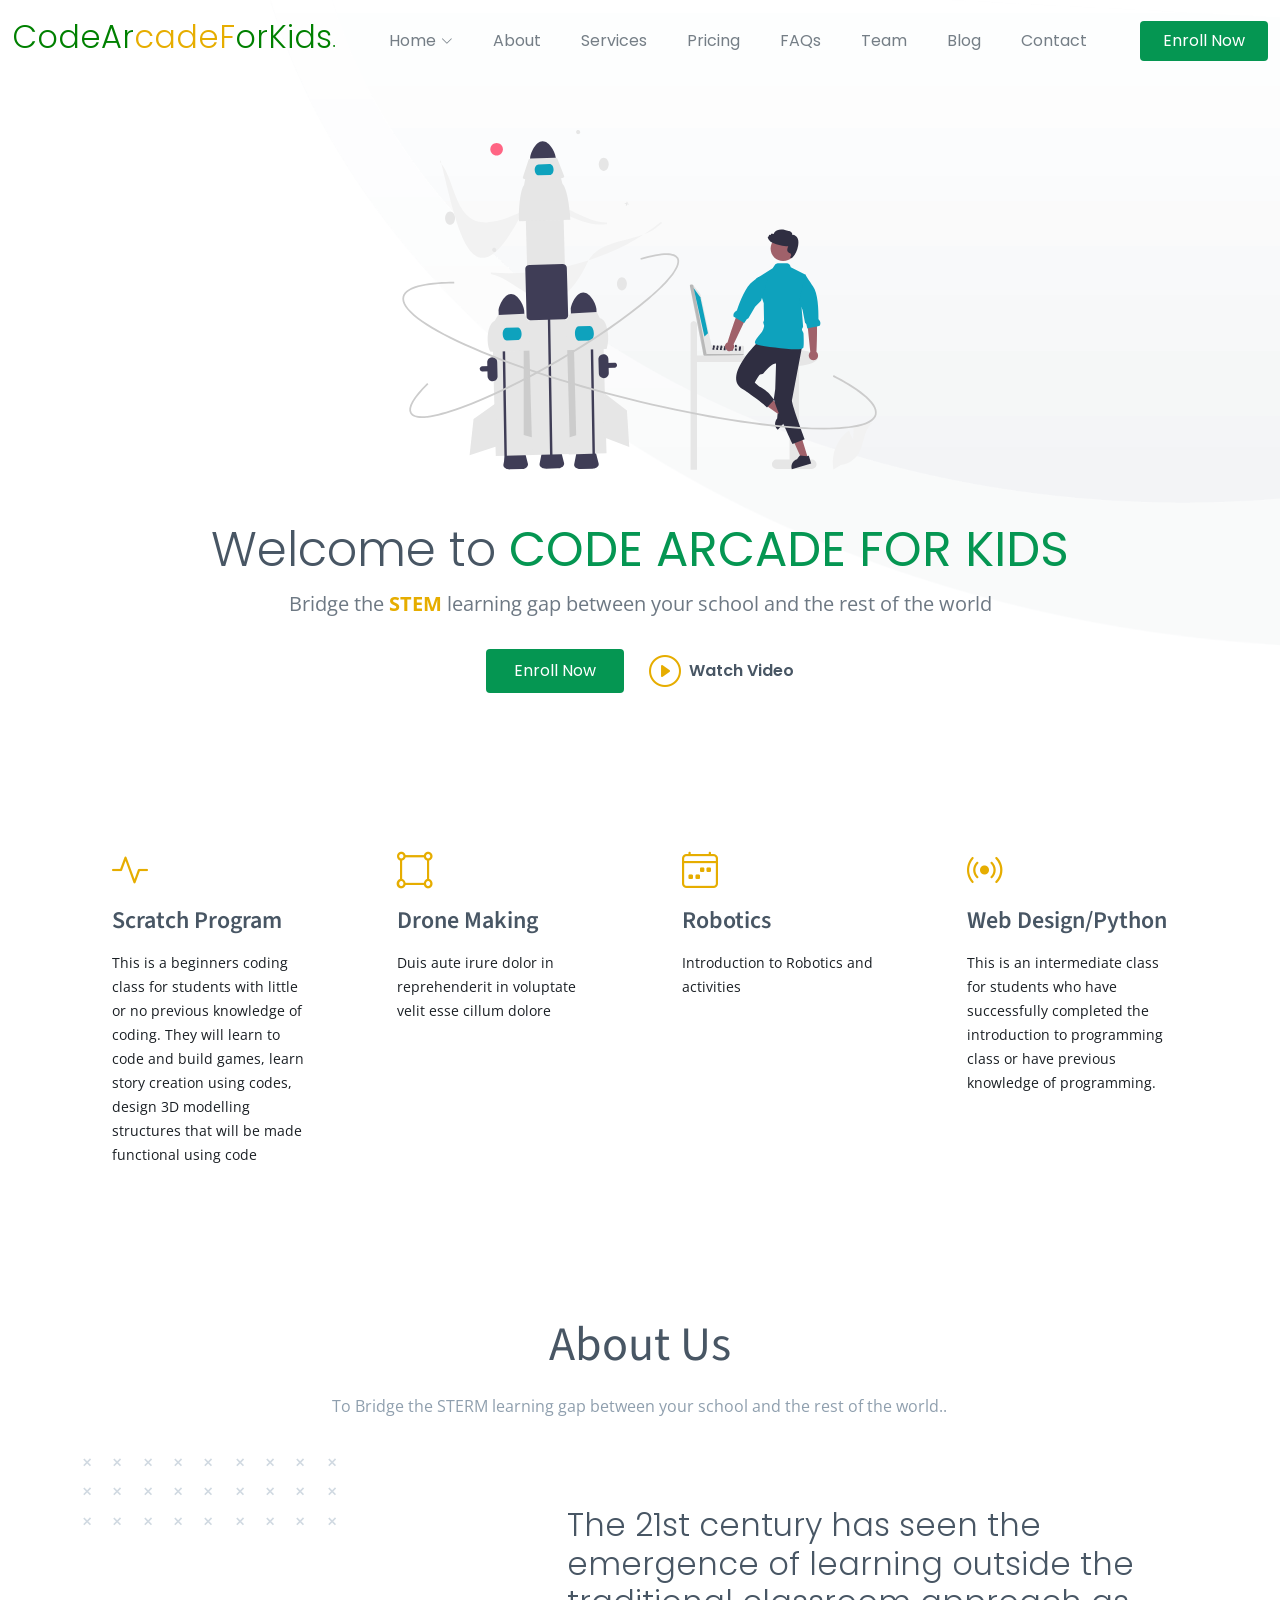
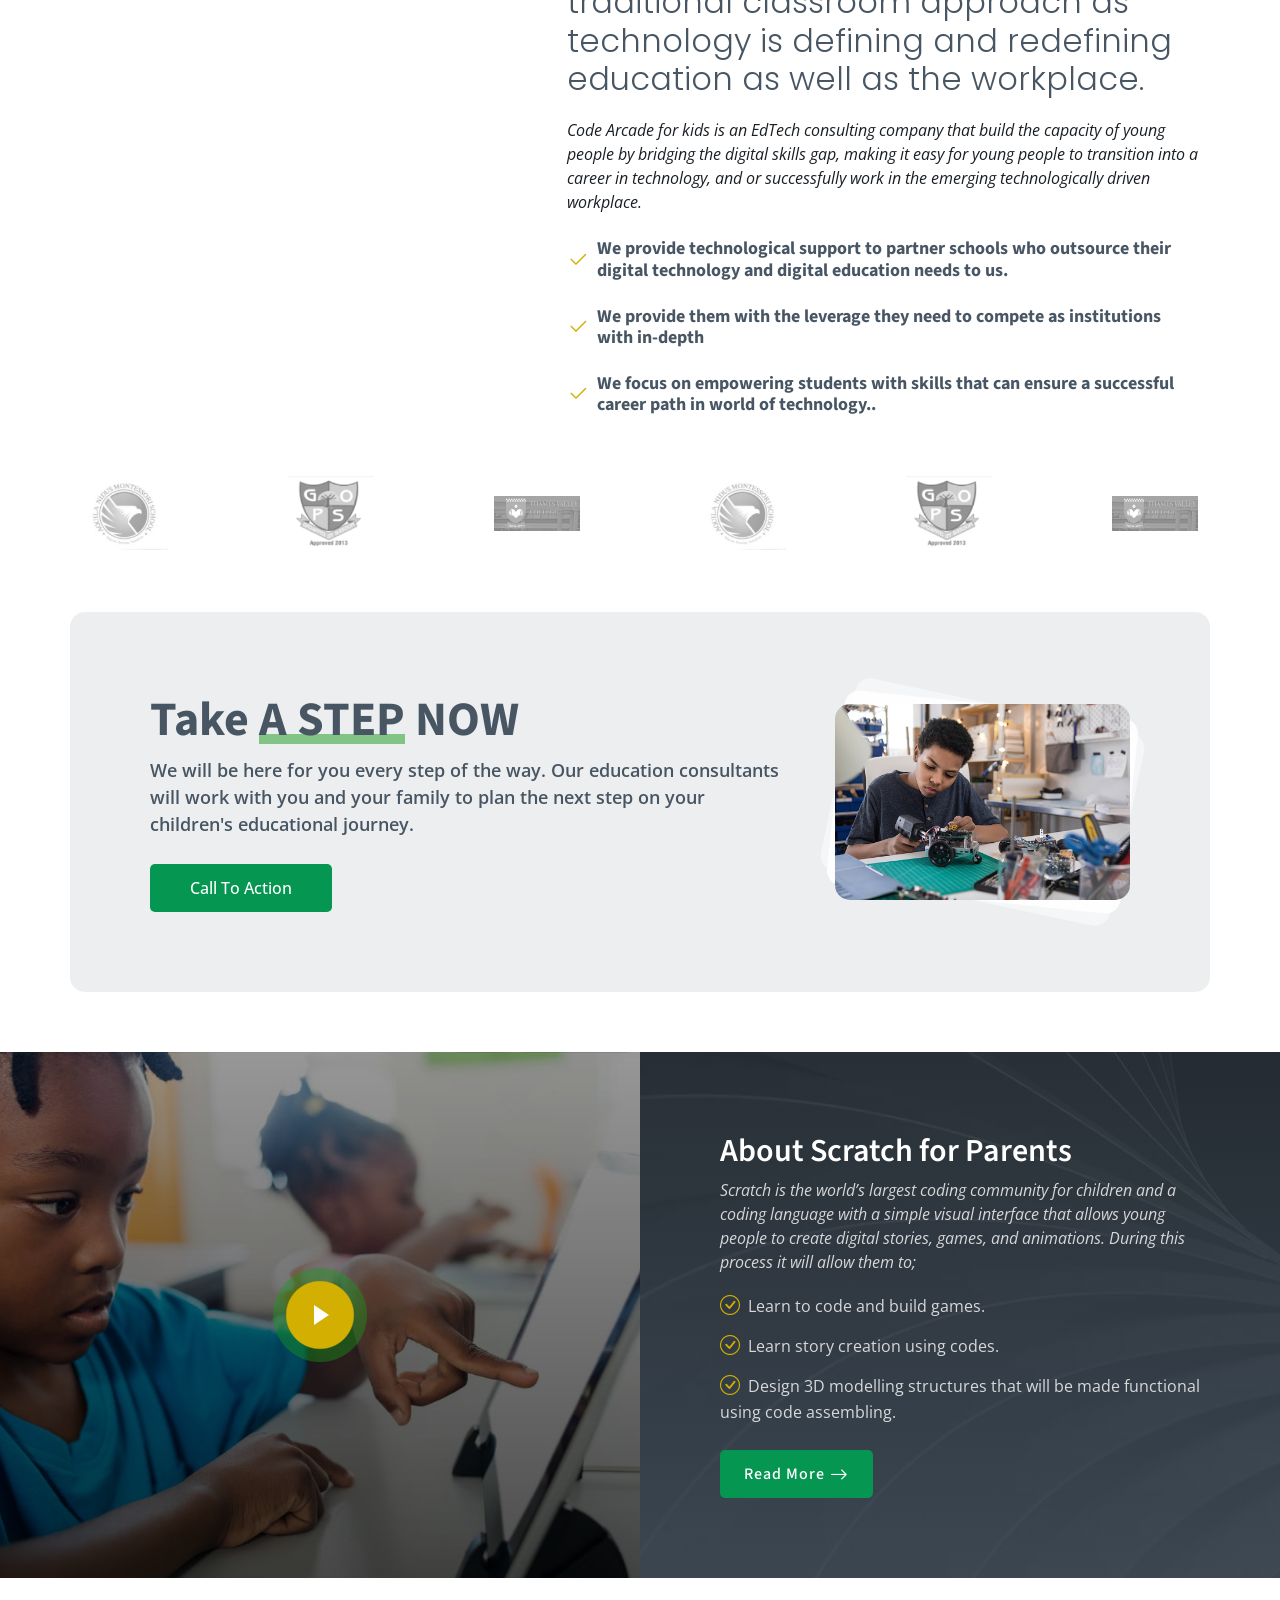
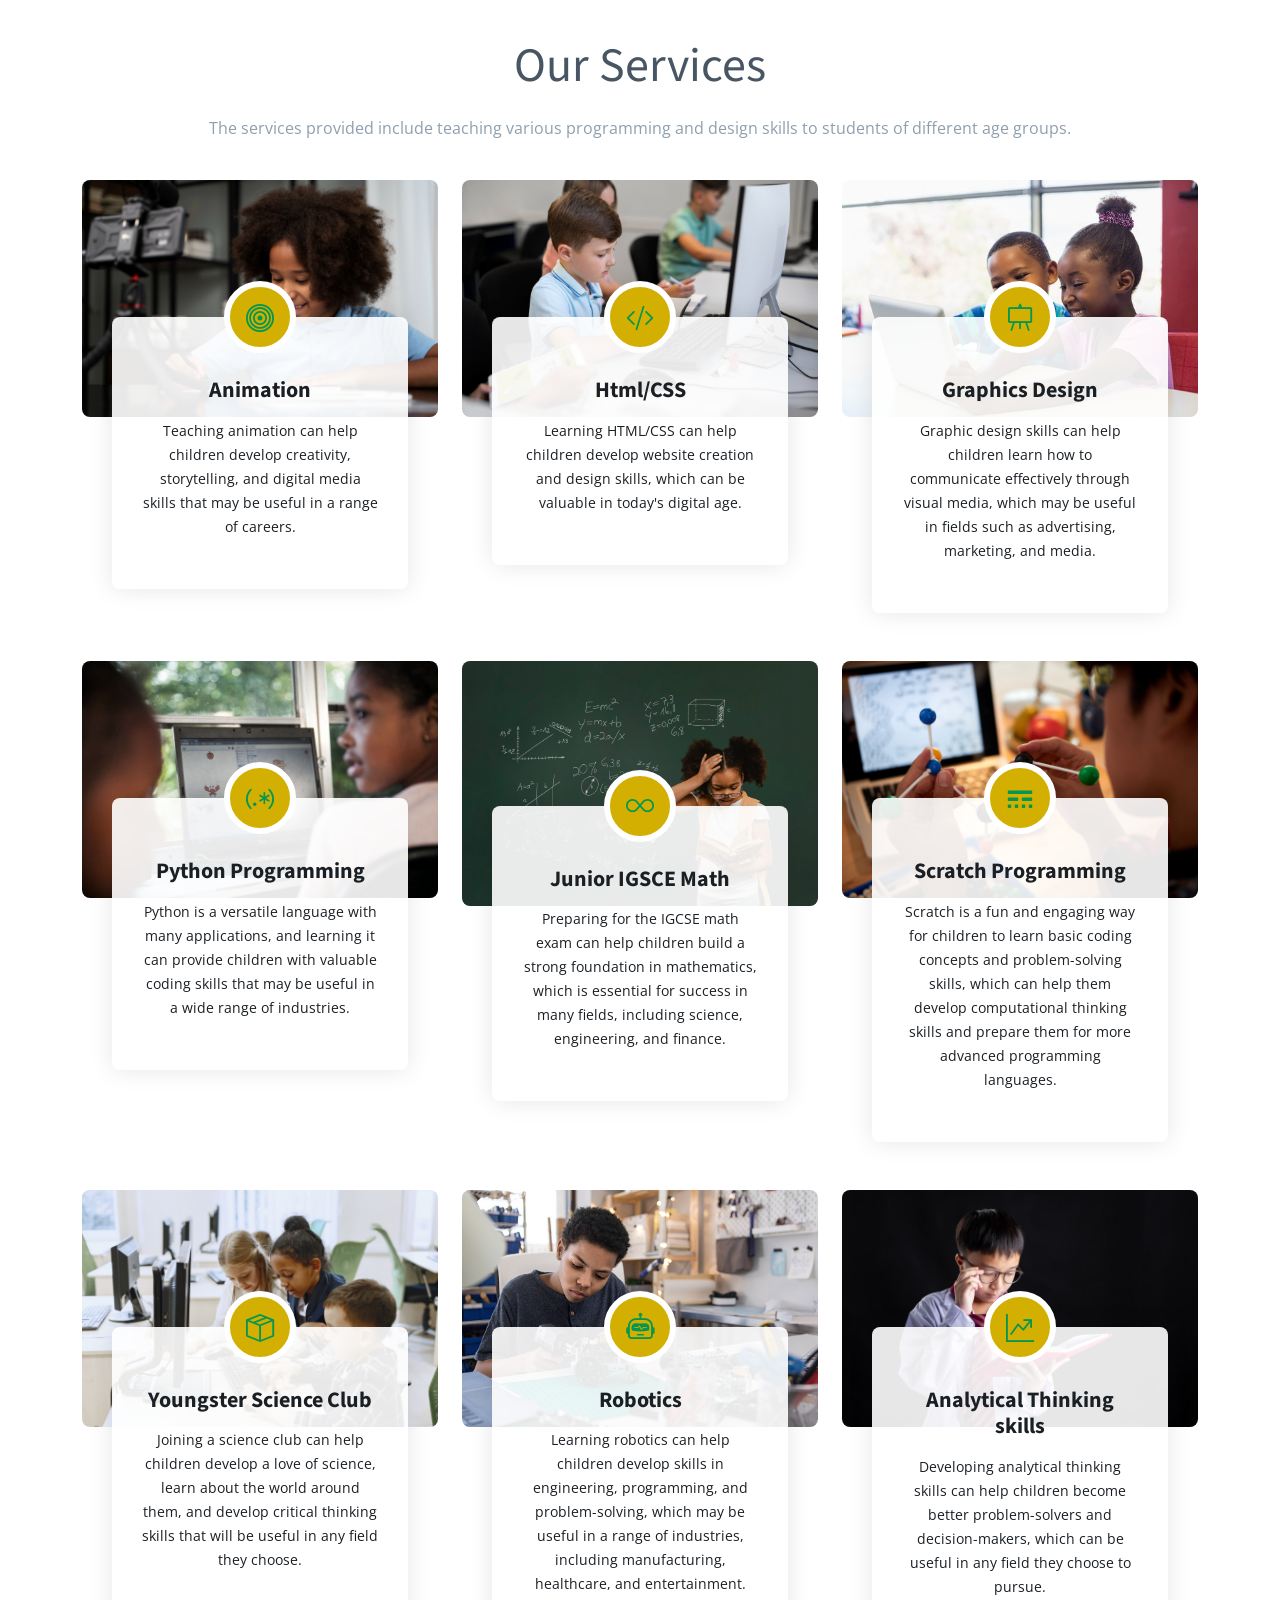
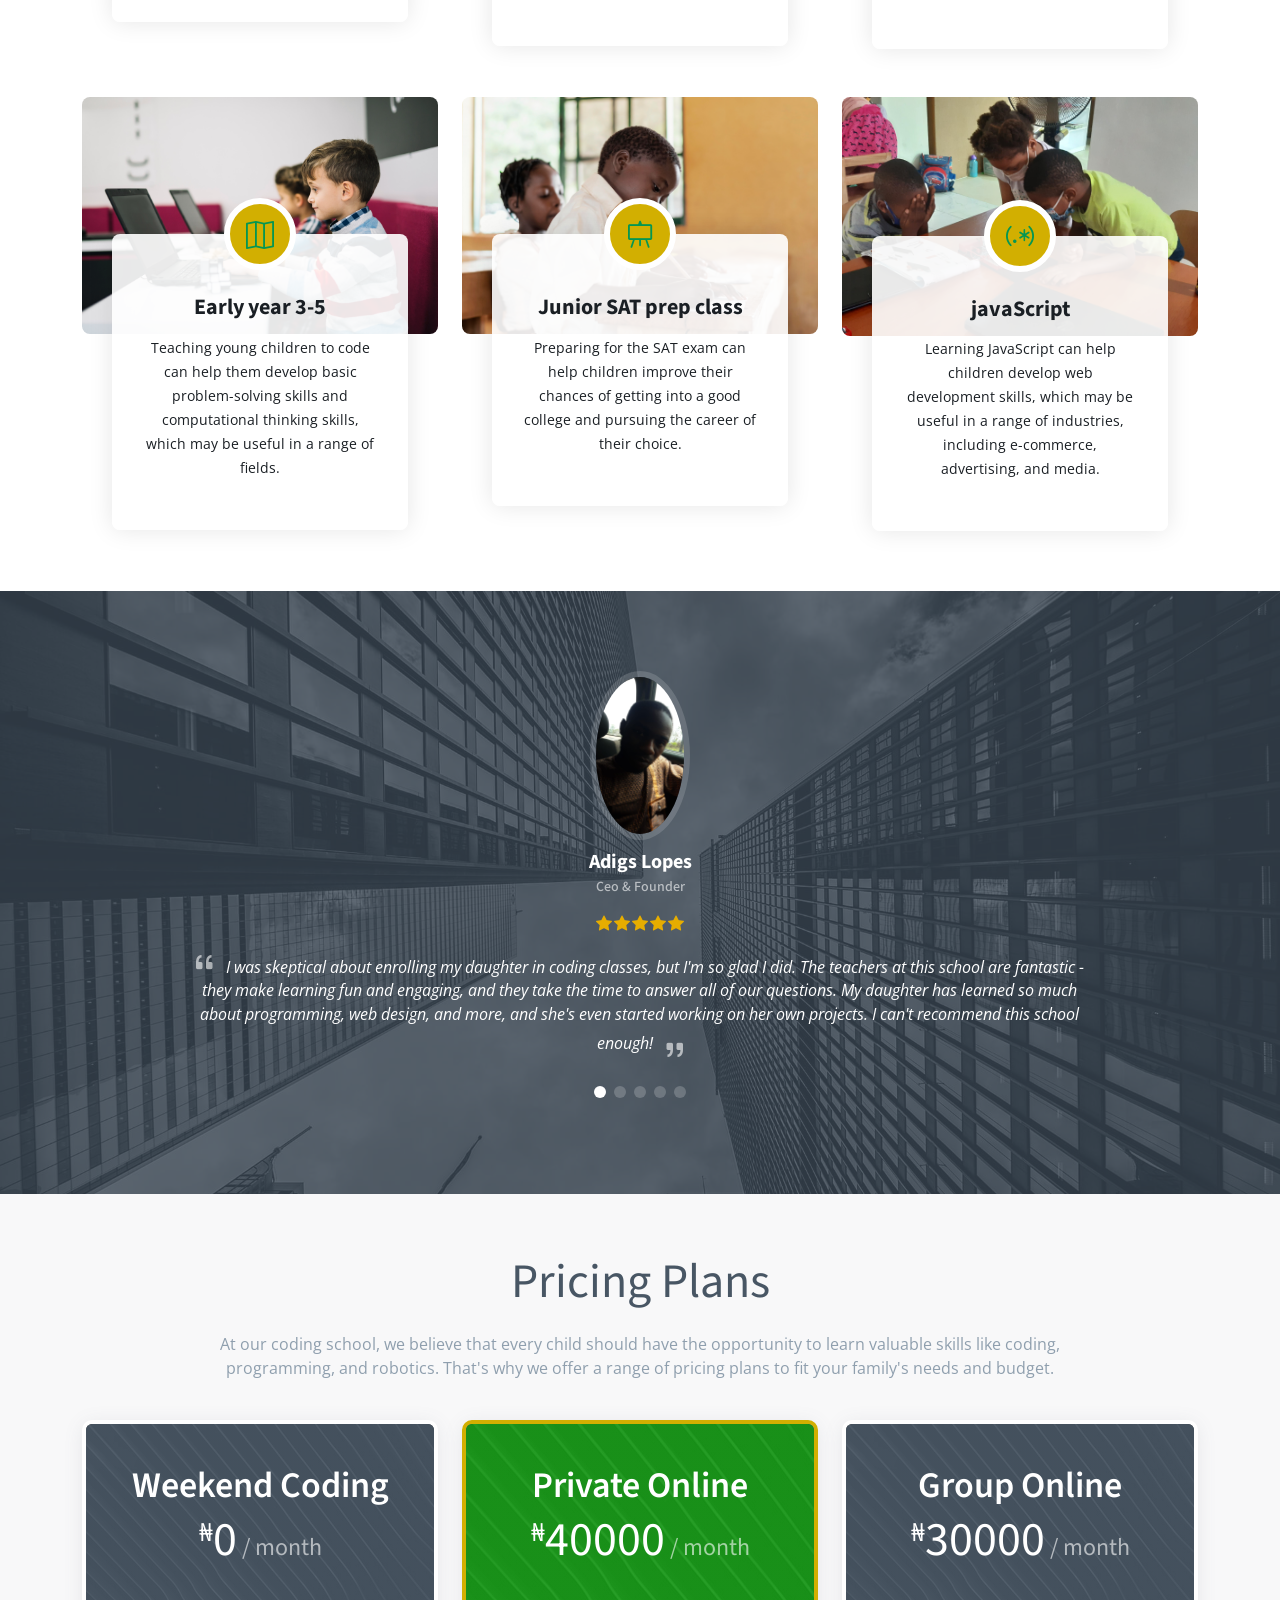
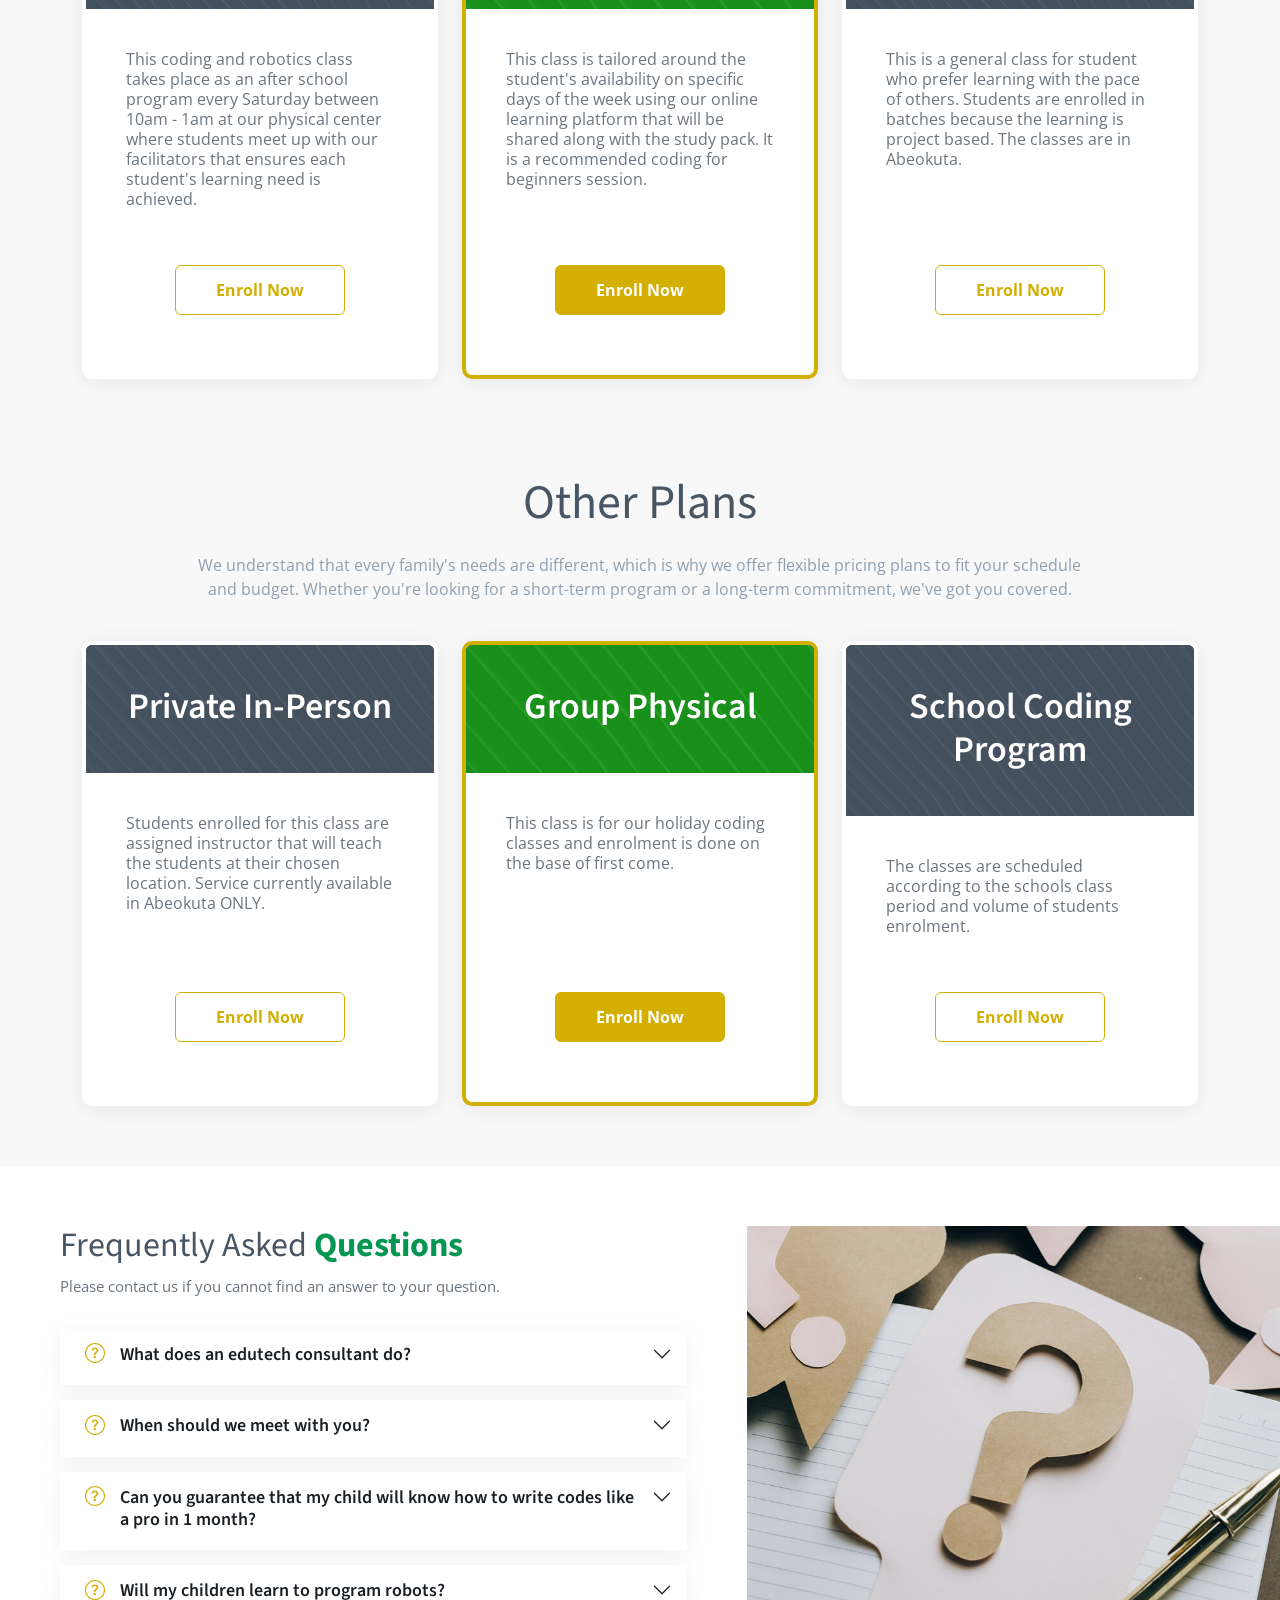
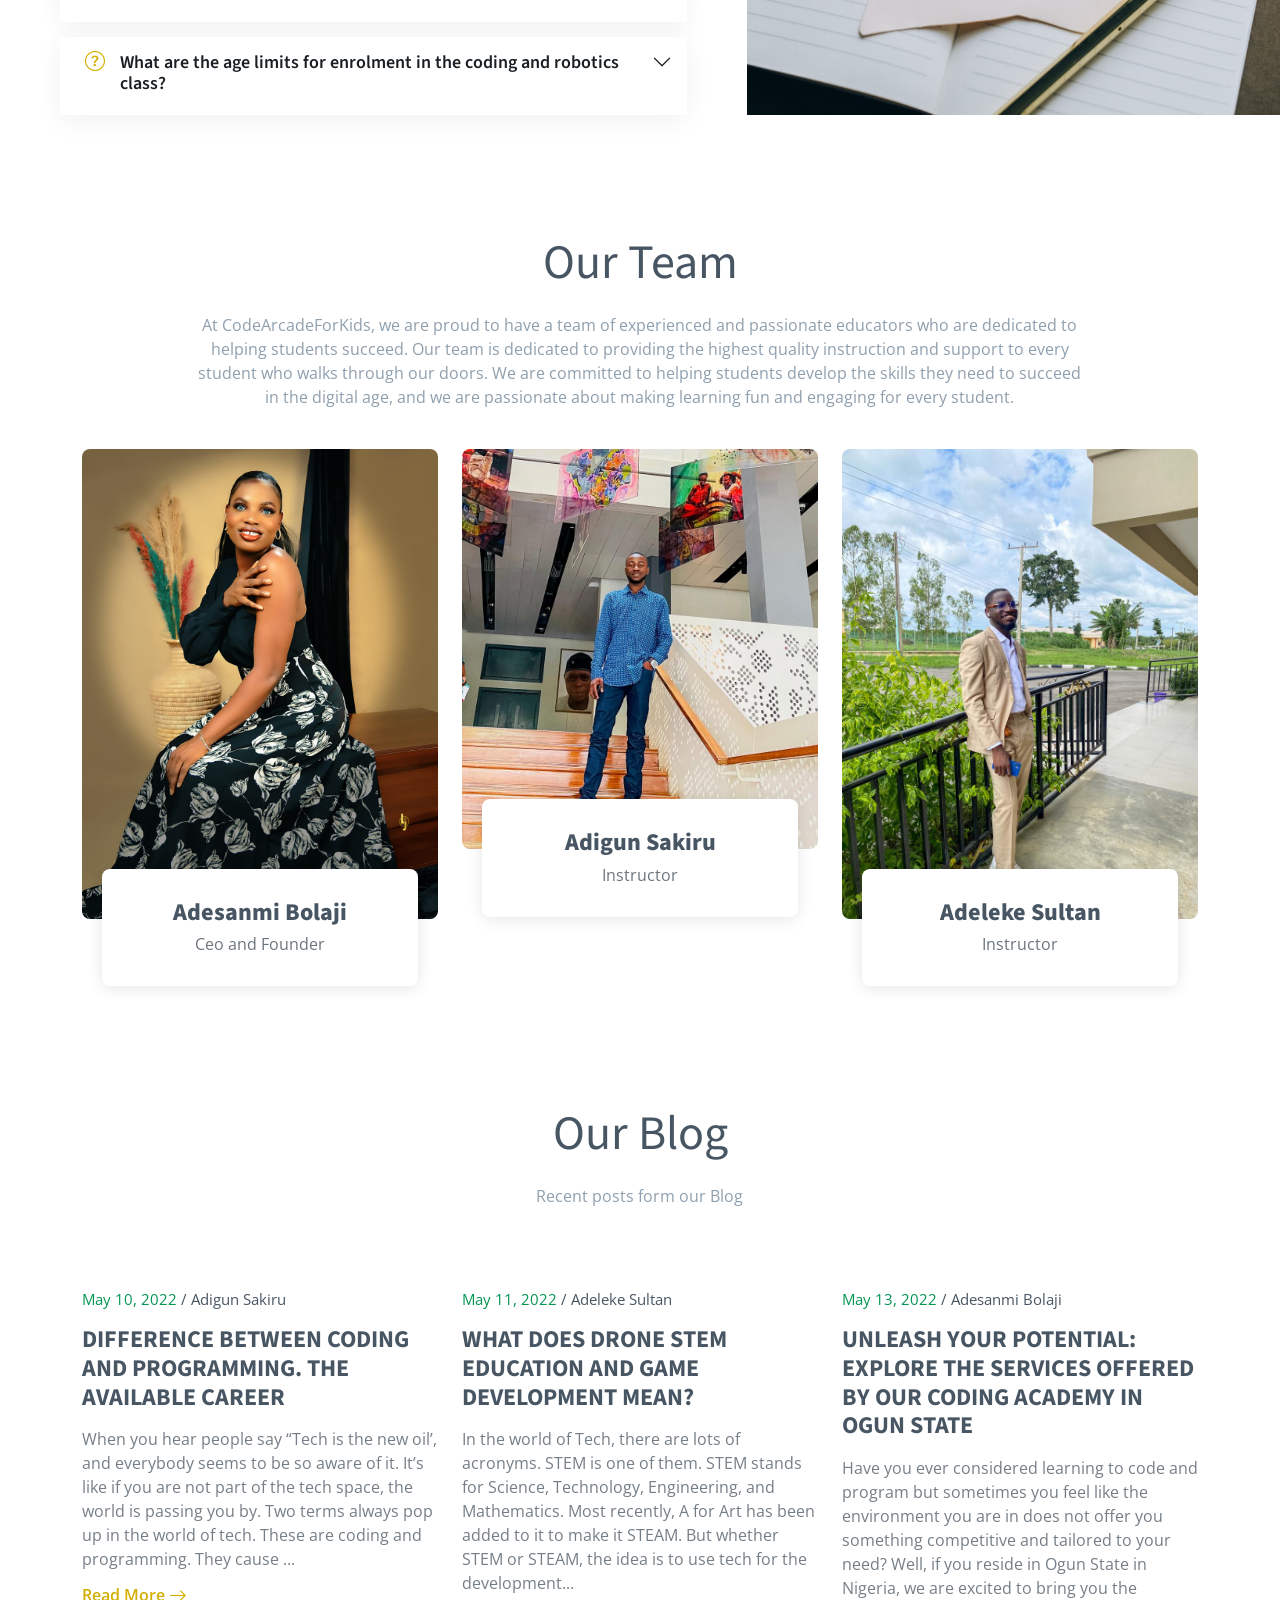
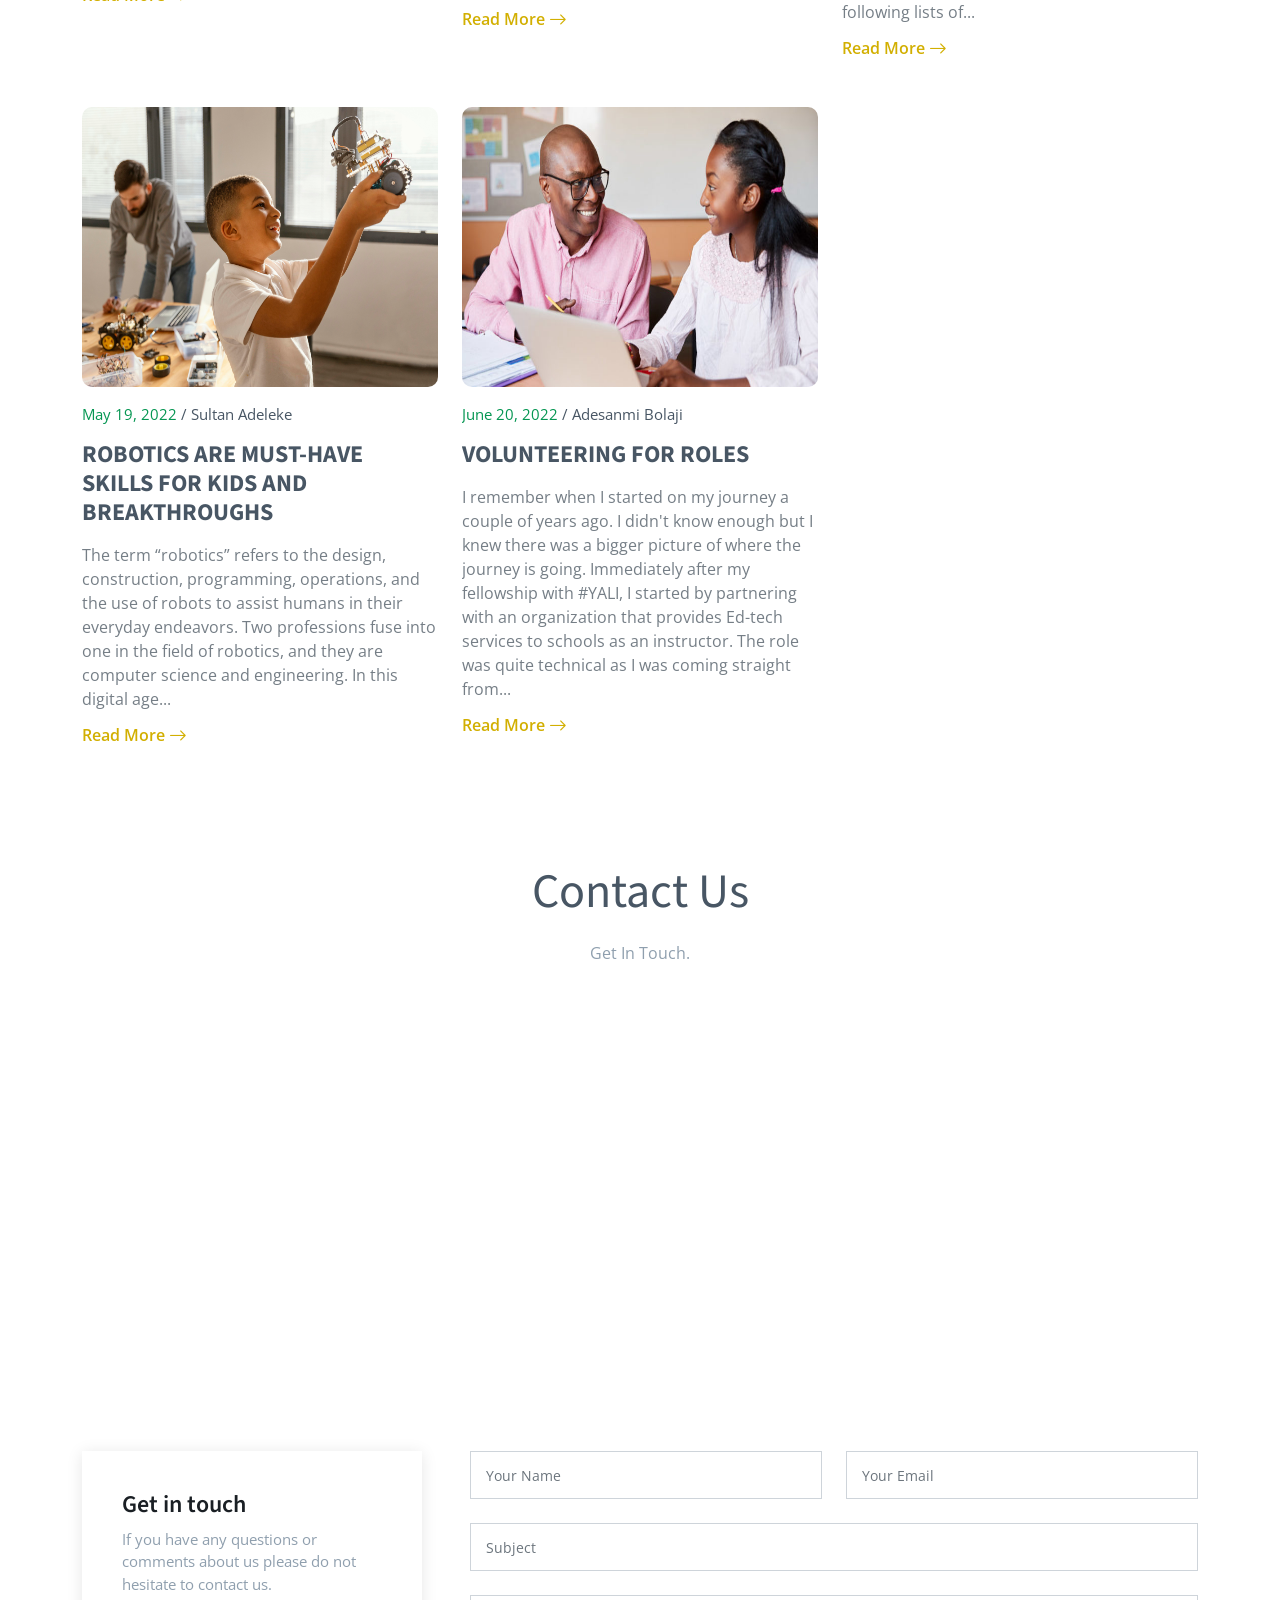
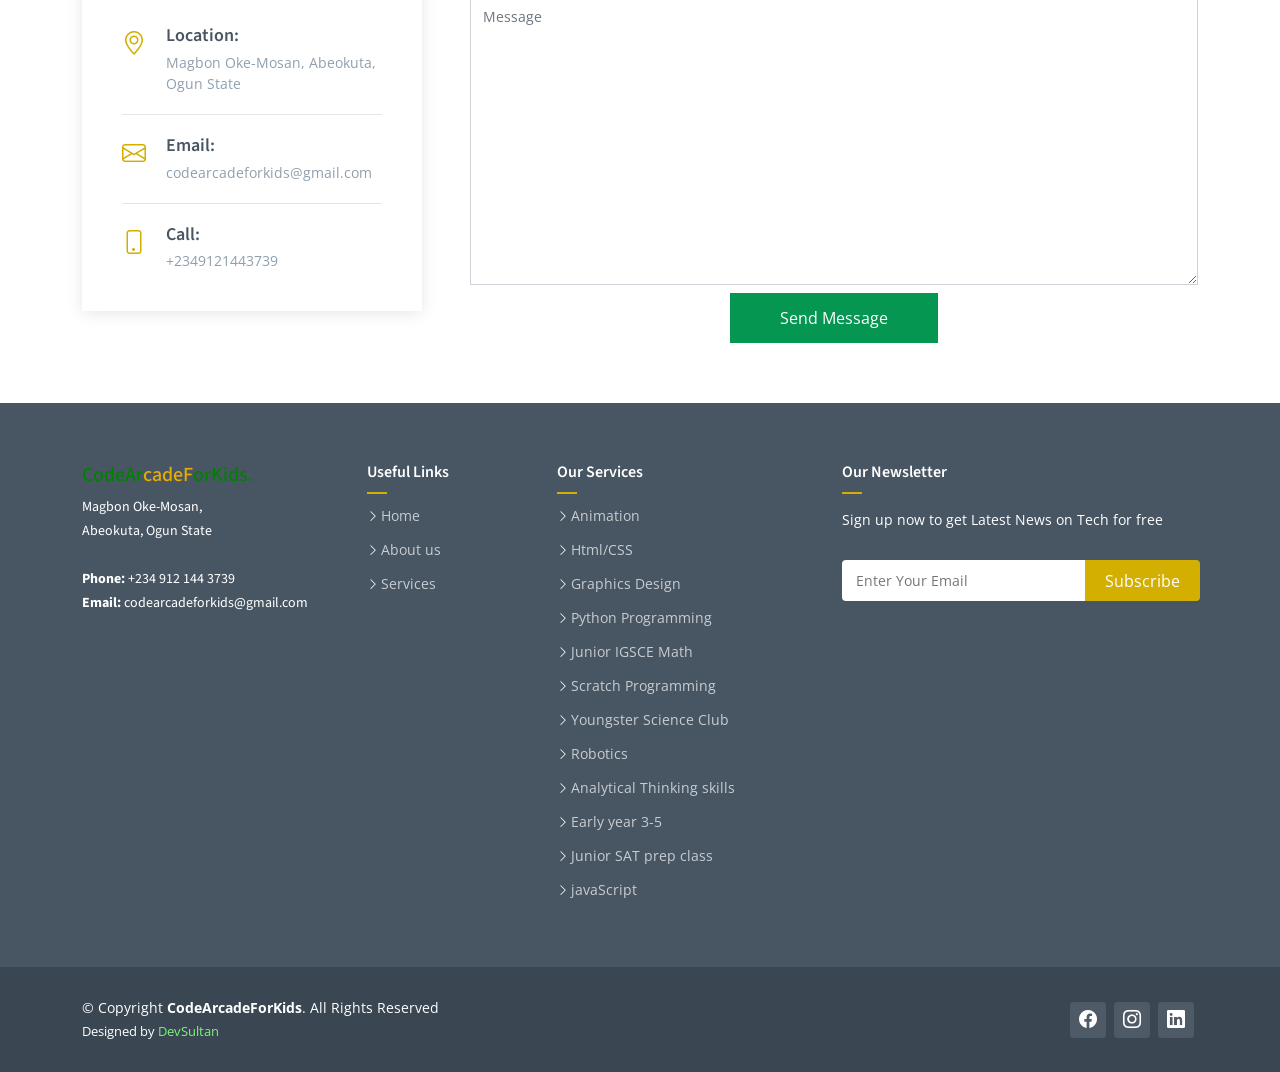
==== index.html @ bc7bf727 "Updated blog-posts" ====
<!DOCTYPE html>
<html lang="en">

<head>
  <meta charset="utf-8">
  <meta content="width=device-width, initial-scale=1.0" name="viewport">

  <title>CodeArcadeForKids.</title>
  <meta content="" name="description">
  <meta content="" name="keywords">

  <!-- Favicons -->
  <link href="./assets/img/codearcade/CAK_logo2.png" rel="icon">
  <link href="./assets/img/codearcade/CAK_logo2.png" rel="apple-touch-icon">

  <!-- Google Fonts -->
  <link rel="preconnect" href="https://fonts.googleapis.com">
  <link rel="preconnect" href="https://fonts.gstatic.com" crossorigin>
  <link href="https://fonts.googleapis.com/css2?family=Open+Sans:ital,wght@0,300;0,400;0,500;0,600;0,700;1,300;1,400;1,500;1,600;1,700&family=Poppins:ital,wght@0,300;0,400;0,500;0,600;0,700;1,300;1,400;1,500;1,600;1,700&family=Source+Sans+Pro:ital,wght@0,300;0,400;0,600;0,700;1,300;1,400;1,600;1,700&display=swap" rel="stylesheet">

  <!-- Vendor CSS Files -->
  <link href="./assets/vendor/bootstrap/css/bootstrap.min.css" rel="stylesheet">
  <link href="./assets/vendor/bootstrap-icons/bootstrap-icons.css" rel="stylesheet">
  <link href="./assets/vendor/aos/aos.css" rel="stylesheet">
  <link href="./assets/vendor/glightbox/css/glightbox.min.css" rel="stylesheet">
  <link href="./assets/vendor/swiper/swiper-bundle.min.css" rel="stylesheet">

  <link href="./assets/css/variables.css" rel="stylesheet">
  
  <!-- Template Main CSS File -->
  <link href="./assets/css/main.css" rel="stylesheet">

</head>

<body>

  <!-- ======= Header ======= -->
  <header id="header" class="header fixed-top" data-scrollto-offset="0">
    <div class="container-fluid d-flex align-items-center justify-content-between">

      <a href="index.html" class="logo d-flex align-items-center scrollto me-auto me-lg-0">
        <h1><h1 style="color: green;">CodeAr</h1><h1 style="color: #e6ad00;">cadeF</h1><h1 style="color: green;">orKids</h1><span style="color: green;">.</span></h1>
      </a>

      <nav id="navbar" class="navbar">
        <ul>

          <li class="dropdown"><a href="#"><span>Home</span> <i class="bi bi-chevron-down dropdown-indicator"></i></a></li>
          <li><a class="nav-link scrollto" href="index.html#about">About</a></li>
          <li><a class="nav-link scrollto" href="index.html#services">Services</a></li>
          <li><a class="nav-link scrollto" href="index.html#pricing">Pricing</a></li>
          <li><a class="nav-link scrollto" href="index.html#faq">FAQs</a></li>
          <li><a class="nav-link scrollto" href="index.html#team">Team</a></li>
          <li><a href="blog.html">Blog</a></li>
          <li><a class="nav-link scrollto" href="index.html#contact">Contact</a></li>
        </ul>
        <i class="bi bi-list mobile-nav-toggle d-none"></i>
      </nav>
      <!-- .navbar -->

      <a class="btn-getstarted scrollto bg-color-green" href="index.html#pricing">Enroll Now</a>

    </div>
  </header>
  <!-- End Header -->

  <section id="hero-animated" class="hero-animated d-flex align-items-center">
    <div class="container d-flex flex-column justify-content-center align-items-center text-center position-relative" data-aos="zoom-out">
      <img alt="CodeArcadeForKids" src="assets/img/hero-carousel/hero-carousel-3.svg" class="img-fluid animated">
      <h2>Welcome to <span class="color-green"><strong>CODE ARCADE</strong> <strong>FOR KIDS</strong></span></h2>
      <p>Bridge the <strong class="color-yellow">STEM </strong> learning gap between your school and the rest of the world</p>
      <div class="d-flex">
        <a href="#pricing" class="btn-get-started scrollto">Enroll Now</a>
        <a href="./assets/img/codearcade/intro-video.mp4" class="glightbox btn-watch-video d-flex align-items-center"><i class="bi bi-play-circle color-yellow"></i><span>Watch Video</span></a>
      </div>
    </div>
  </section>

  <main id="main">

    <!-- ======= Featured Services Section ======= -->
    <section id="featured-services" class="featured-services">
      <div class="container">

        <div class="row gy-4">

          <div class="col-xl-3 col-md-6 d-flex" data-aos="zoom-out">
            <div class="service-item position-relative">
              <div class="icon"><i class="bi bi-activity icon color-yellow"></i></div>
              <h4><a href="" class="stretched-link">Scratch Program</a></h4>
              <p>This is a beginners coding class for students with little or no previous knowledge of coding.
                They will learn to code and build games, learn story creation using codes, design 3D modelling
                structures that will be made functional using code <assembling></assembling></p>
            </div>
          </div>
          <!-- End Service Item -->

          <div class="col-xl-3 col-md-6 d-flex" data-aos="zoom-out" data-aos-delay="200">
            <div class="service-item position-relative">
              <div class="icon"><i class="bi bi-bounding-box-circles icon color-yellow"></i></div>
              <h4><a href="" class="stretched-link">Drone Making</a></h4>
              <p>Duis aute irure dolor in reprehenderit in voluptate velit esse cillum dolore</p>
            </div>
          </div>
          <!-- End Service Item -->

          <div class="col-xl-3 col-md-6 d-flex" data-aos="zoom-out" data-aos-delay="400">
            <div class="service-item position-relative">
              <div class="icon"><i class="bi bi-calendar4-week icon color-yellow"></i></div>
              <h4><a href="" class="stretched-link">Robotics</a></h4>
              <p>Introduction to Robotics and activities</p>
            </div>
          </div>
          <!-- End Service Item -->

          <div class="col-xl-3 col-md-6 d-flex" data-aos="zoom-out" data-aos-delay="600">
            <div class="service-item position-relative">
              <div class="icon"><i class="bi bi-broadcast icon color-yellow"></i></div>
              <h4><a href="" class="stretched-link">Web Design/Python</a></h4>
              <p>This is an intermediate class for students who have successfully completed the introduction to
                programming class or have previous knowledge of programming. </p>
            </div>
          </div>
          <!-- End Service Item -->

        </div>

      </div>
    </section>
    <!-- End Featured Services Section -->

    <!-- ======= About Section ======= -->
    <section id="about" class="about">
      <div class="container" data-aos="fade-up">

        <div class="section-header">
          <h2><b>About Us</b></h2>
          <p>To Bridge the STERM learning gap between your school and
            the rest of the world..</p>
        </div>

        <div class="row g-4 g-lg-5" data-aos="fade-up" data-aos-delay="200">

          <div class="col-lg-5">
            <div class="about-img">
              <img src="assets/img/codearcade/s2.jpg" class="img-fluid" alt="">
            </div>
          </div>

          <div class="col-lg-7">
            <h3 class="pt-0 pt-lg-5">The 21st century has seen the emergence of learning outside the
              traditional classroom approach as technology is defining and
              redefining education as well as the workplace. </h3>

            <!-- Tab Content -->
            <div class="tab-content">

              <div class="tab-pane fade show active" id="tab1">

                <p class="fst-italic">Code Arcade for kids is
                  an EdTech consulting company that build the capacity of young
                  people by bridging the digital skills gap, making it easy for young
                  people to transition into a career in technology, and or successfully
                  work in the emerging technologically driven workplace.
                  </p>

                <div class="d-flex align-items-center mt-4">
                  <i class="bi bi-check2"></i>
                  <h4>We provide technological support to partner schools who outsource
                    their digital technology and digital education needs to us. </h4>
                </div>
               

                <div class="d-flex align-items-center mt-4">
                  <i class="bi bi-check2"></i>
                  <h4>We provide them with the leverage they need to compete as institutions
                    with in-depth </h4>
                </div>
                

                <div class="d-flex align-items-center mt-4">
                  <i class="bi bi-check2"></i>
                  <h4>We focus on empowering students with skills that can
                    ensure a successful career path in world of technology..</h4>
                </div>
                
              </div>
              <!-- End Tab 1 Content -->

            </div>

          </div>

        </div>

      </div>
    </section>
    <!-- End About Section -->

    <!-- ======= Clients Section ======= -->
    <section id="clients" class="clients">
      <div class="container" data-aos="zoom-out">

        <div class="clients-slider swiper">
          <div class="swiper-wrapper align-items-center">
            <div class="swiper-slide"><img src="assets/img/clients/Capture.PNG" class="img-fluid" alt=""></div>
            <div class="swiper-slide"><img src="assets/img/clients/Green-Olives.PNG" class="img-fluid" alt=""></div>
            <div class="swiper-slide"><img src="assets/img/clients/Thames.PNG" class="img-fluid" alt=""></div>
          </div>
        </div>

      </div>
    </section>
    <!-- End Clients Section -->

    <!-- ======= Call To Action Section ======= -->
    <section id="cta" class="cta">
      <div class="container" data-aos="zoom-out">

        <div class="row g-5">

          <div class="col-lg-8 col-md-6 content d-flex flex-column justify-content-center order-last order-md-first">
            <h3>Take <em>A STEP</em> NOW</h3>
            <p> We will be here for you every step of the way. Our education consultants will work with you and your family to plan the next step on your children's educational journey. </p>
            <a class="cta-btn align-self-start bg-green" href="index.html#contact">Call To Action</a>
          </div>

          <div class="col-lg-4 col-md-6 order-first order-md-last d-flex align-items-center">
            <div class="img">
              <img src="assets/img/codearcade/student_robot.jpg" alt="" class="img-fluid">
            </div>
          </div>

        </div>

      </div>
    </section>
    <!-- End Call To Action Section -->

    <!-- ======= On Focus Section ======= -->
    <section id="onfocus" class="onfocus">
      <div class="container-fluid p-0" data-aos="fade-up">

        <div class="row g-0">
          <div class="col-lg-6 video-play position-relative">
            <a href="assets/img/codearcade/scratch_tutorial.mp4" class="glightbox play-btn"></a>
          </div>
          <div class="col-lg-6">
            <div class="content d-flex flex-column justify-content-center h-100">
              <h3>About Scratch for Parents</h3>
              <p class="fst-italic">
                Scratch is the world’s largest coding community for children and a coding language with a simple visual interface that allows young people to create digital stories, games, and animations. During this process it will allow them to;
              </p>
              <ul>
                <li><i class="bi bi-check-circle"></i> Learn to code and build games.</li>
                <li><i class="bi bi-check-circle"></i> Learn story creation using codes.</li>
                <li><i class="bi bi-check-circle"></i> Design 3D modelling structures that will be made functional using code assembling.</li>
              </ul>
              <a href="index.html#services" class="read-more align-self-start bg-green"><span>Read More</span><i class="bi bi-arrow-right"></i></a>
            </div>
          </div>
        </div>

      </div>
    </section>
    <!-- End On Focus Section -->

    <!-- ======= Services Section ======= -->
    <section id="services" class="services">
      <div class="container" data-aos="fade-up">

        <div class="section-header">
          <h2><b>Our Services</b></h2>
          <p>The services provided include teaching various programming and design skills to students of different age groups.</p>
        </div>

        <div class="row gy-5">

          <div class="col-xl-4 col-md-6" data-aos="zoom-in" data-aos-delay="200">
            <div class="service-item">
              <div class="img">
                <img src="assets/img/codearcade/young-kid-animation.jpg" class="img-fluid" alt="">
              </div>
              <div class="details position-relative">
                <div class="icon">
                  <i class="bi bi-bullseye color-green"></i>
                </div>
                <a class="stretched-link">
                  <h3>Animation</h3>
                </a>
                <p>Teaching animation can help children develop creativity, storytelling, and digital media skills that may be useful in a range of careers.</p>
              </div>
            </div>
          </div>
          <!-- End Service Item -->

          <div class="col-xl-4 col-md-6" data-aos="zoom-in" data-aos-delay="300">
            <div class="service-item">
              <div class="img">
                <img src="assets/img/codearcade/hypertext.jpg" class="img-fluid" alt="">
              </div>
              <div class="details position-relative">
                <div class="icon">
                  <i class="bi bi-code-slash color-green"></i>
                </div>
                <a class="stretched-link">
                  <h3>Html/CSS</h3>
                </a>
                <p>Learning HTML/CSS can help children develop website creation and design skills, which can be valuable in today's digital age.</p>
              </div>
            </div>
          </div>
          <!-- End Service Item -->

          <div class="col-xl-4 col-md-6" data-aos="zoom-in" data-aos-delay="400">
            <div class="service-item">
              <div class="img">
                <img src="assets/img/codearcade/student2.jpg" class="img-fluid" alt="">
              </div>
              <div class="details position-relative">
                <div class="icon">
                  <i class="bi bi-easel color-green"></i>
                </div>
                <a class="stretched-link">
                  <h3>Graphics Design</h3>
                </a>
                <p>Graphic design skills can help children learn how to communicate effectively through visual media, which may be useful in fields such as advertising, marketing, and media.</p>
              </div>
            </div>
          </div>
          <!-- End Service Item -->

          <div class="col-xl-4 col-md-6" data-aos="zoom-in" data-aos-delay="500">
            <div class="service-item">
              <div class="img">
                <img src="assets/img/codearcade/html.jpeg" class="img-fluid" alt="">
              </div>
              <div class="details position-relative">
                <div class="icon">
                  <i class="bi bi-regex color-green"></i>
                </div>
                <a class="stretched-link">
                  <h3>Python Programming</h3>
                </a>
                <p>Python is a versatile language with many applications, and learning it can provide children with valuable coding skills that may be useful in a wide range of industries.</p>
                <a class="stretched-link"></a>
              </div>
            </div>
          </div>
          <!-- End Service Item -->

          <div class="col-xl-4 col-md-6" data-aos="zoom-in" data-aos-delay="600">
            <div class="service-item">
              <div class="img">
                <img src="assets/img/codearcade/jnr2.jpg" class="img-fluid" alt="">
              </div>
              <div class="details position-relative">
                <div class="icon">
                  <i class="bi bi-infinity color-green"></i>
                </div>
                <a class="stretched-link">
                  <h3>Junior IGSCE Math</h3>
                </a>
                <p>Preparing for the IGCSE math exam can help children build a strong foundation in mathematics, which is essential for success in many fields, including science, engineering, and finance.</p>
                <a class="stretched-link"></a>
              </div>
            </div>
          </div>
          <!-- End Service Item -->

          <div class="col-xl-4 col-md-6" data-aos="zoom-in" data-aos-delay="700">
            <div class="service-item">
              <div class="img">
                <img src="assets/img/codearcade/scratch_program.jpg" class="img-fluid" alt="">
              </div>
              <div class="details position-relative">
                <div class="icon">
                  <i class="bi bi-border-style color-green"></i>
                </div>
                <a class="stretched-link">
                  <h3>Scratch Programming</h3>
                </a>
                <p>Scratch is a fun and engaging way for children to learn basic coding concepts and problem-solving skills, which can help them develop computational thinking skills and prepare them for more advanced programming languages.</p>
                <a class="stretched-link"></a>
              </div>
            </div>
          </div>
          <!-- End Service Item -->

          <div class="col-xl-4 col-md-6" data-aos="zoom-in" data-aos-delay="300">
            <div class="service-item">
              <div class="img">
                <img src="assets/img/codearcade/science.jpg" class="img-fluid" alt="">
              </div>
              <div class="details position-relative">
                <div class="icon">
                  <i class="bi bi-box-seam color-green"></i>
                </div>
                <a class="stretched-link">
                  <h3>Youngster Science Club</h3>
                </a>
                <p>Joining a science club can help children develop a love of science, learn about the world around them, and develop critical thinking skills that will be useful in any field they choose.</p>
              </div>
            </div>
          </div>
          <!-- End Service Item -->

          <div class="col-xl-4 col-md-6" data-aos="zoom-in" data-aos-delay="400">
            <div class="service-item">
              <div class="img">
                <img src="assets/img/codearcade/student_robot.jpg" class="img-fluid" alt="">
              </div>
              <div class="details position-relative">
                <div class="icon">
                  <i class="bi bi-robot color-green"></i>
                </div>
                <a class="stretched-link">
                  <h3>Robotics</h3>
                </a>
                <p>Learning robotics can help children develop skills in engineering, programming, and problem-solving, which may be useful in a range of industries, including manufacturing, healthcare, and entertainment.</p>
              </div>
            </div>
          </div>
          <!-- End Service Item -->

          <div class="col-xl-4 col-md-6" data-aos="zoom-in" data-aos-delay="300">
            <div class="service-item">
              <div class="img">
                <img src="assets/img/codearcade/ana.jpg" class="img-fluid" alt="">
              </div>
              <div class="details position-relative">
                <div class="icon">
                  <i class="bi bi-graph-up-arrow color-green"></i>
                </div>
                <a class="stretched-link">
                  <h3>Analytical Thinking skills</h3>
                </a>
                <p>Developing analytical thinking skills can help children become better problem-solvers and decision-makers, which can be useful in any field they choose to pursue.</p>
              </div>
            </div>
          </div>
          <!-- End Service Item -->

          <div class="col-xl-4 col-md-6" data-aos="zoom-in" data-aos-delay="300">
            <div class="service-item">
              <div class="img">
                <img src="assets/img/codearcade/3-5.jpg" class="img-fluid" alt="">
              </div>
              <div class="details position-relative">
                <div class="icon">
                  <i class="bi bi-map color-green"></i>
                </div>
                <a class="stretched-link">
                  <h3>Early year 3-5</h3>
                </a>
                <p>Teaching young children to code can help them develop basic problem-solving skills and computational thinking skills, which may be useful in a range of fields.</p>
              </div>
            </div>
          </div>
          <!-- End Service Item -->

          <div class="col-xl-4 col-md-6" data-aos="zoom-in" data-aos-delay="400">
            <div class="service-item">
              <div class="img">
                <img src="assets/img/codearcade/junior_sat.jpg" class="img-fluid" alt="">
              </div>
              <div class="details position-relative">
                <div class="icon">
                  <i class="bi bi-easel color-green"></i>
                </div>
                <a class="stretched-link">
                  <h3>Junior SAT prep class</h3>
                </a>
                <p>Preparing for the SAT exam can help children improve their chances of getting into a good college and pursuing the career of their choice.</p>
              </div>
            </div>
          </div>
          <!-- End Service Item -->

          <div class="col-xl-4 col-md-6" data-aos="zoom-in" data-aos-delay="500">
            <div class="service-item">
              <div class="img">
                <img src="assets/img/codearcade/python.jpg" class="img-fluid" alt="">
              </div>
              <div class="details position-relative">
                <div class="icon">
                  <i class="bi bi-regex color-green"></i>
                </div>
                <a class="stretched-link">
                  <h3>javaScript</h3>
                </a>
                <p>Learning JavaScript can help children develop web development skills, which may be useful in a range of industries, including e-commerce, advertising, and media.</p>
                <a class="stretched-link"></a>
              </div>
            </div>
          </div>
          <!-- End Service Item -->

        </div>

      </div>
    </section>
    <!-- End Services Section -->

    <!-- ======= Testimonials Section ======= -->
    <section id="testimonials" class="testimonials">
      <div class="container" data-aos="fade-up">

        <div class="testimonials-slider swiper">
          <div class="swiper-wrapper">

            <div class="swiper-slide">
              <div class="testimonial-item">
                <img src="assets/img/codearcade/adigs.jpg" class="testimonial-img" alt="">
                <h3>Adigs Lopes</h3>
                <h4>Ceo &amp; Founder</h4>
                <div class="stars">
                  <i class="bi bi-star-fill"></i><i class="bi bi-star-fill"></i><i class="bi bi-star-fill"></i><i class="bi bi-star-fill"></i><i class="bi bi-star-fill"></i>
                </div>
                <p>
                  <i class="bi bi-quote quote-icon-left"></i>
                  I was skeptical about enrolling my daughter in coding classes, but I'm so glad I did. The teachers at this school are fantastic - they make learning fun and engaging, and they take the time to answer all of our questions. My daughter has learned so much about programming, web design, and more, and she's even started working on her own projects. I can't recommend this school enough!
                  <i class="bi bi-quote quote-icon-right"></i>
                </p>
              </div>
            </div>
            <!-- End testimonial item -->

            <div class="swiper-slide">
              <div class="testimonial-item">
                <img src="assets/img/testimonials/testimonials-2.jpg" class="testimonial-img" alt="">
                <h3>TOMI LAWSON</h3>
                <h4>PARENT</h4>
                <div class="stars">
                  <i class="bi bi-star-fill"></i><i class="bi bi-star-fill"></i><i class="bi bi-star-fill"></i><i class="bi bi-star-fill"></i><i class="bi bi-star-fill"></i>
                </div>
                <p>
                  <i class="bi bi-quote quote-icon-left"></i>
                  My child loves attending coding classes at this school! The teachers are patient and knowledgeable, and they make learning fun. My child has already learned so much, and I can see how these skills will be useful in the future. I highly recommend this school!
                  <i class="bi bi-quote quote-icon-right"></i>
                </p>
              </div>
            </div>
            <!-- End testimonial item -->

            <div class="swiper-slide">
              <div class="testimonial-item">
                <img src="assets/img/testimonials/testimonials-3.jpg" class="testimonial-img" alt="">
                <h3>BEEJAY BEEJAY</h3>
                <h4>CEO CodeArcadeForKids</h4>
                <div class="stars">
                  <i class="bi bi-star-fill"></i><i class="bi bi-star-fill"></i><i class="bi bi-star-fill"></i><i class="bi bi-star-fill"></i><i class="bi bi-star-fill"></i>
                </div>
                <p>
                  <i class="bi bi-quote quote-icon-left"></i>
                  As a school director, I'm always looking for ways to prepare our students for the future. That's why we partner with this coding school - they offer top-notch programs that teach essential skills like programming, web design, and robotics. Our students love the classes, and we've seen the positive impact on their academic performance. I highly recommend this school to any parents or educators looking to give their students a competitive edge.
                  <i class="bi bi-quote quote-icon-right"></i>
                </p>
              </div>
            </div><!-- End testimonial item -->

            <div class="swiper-slide">
              <div class="testimonial-item">
                <img src="assets/img/testimonials/testimonials-4.jpg" class="testimonial-img" alt="">
                <h3>SHAKO ADIGUN</h3>
                <h4>CEO IDIORO GRAMMAR SCHOOL</h4>
                <div class="stars">
                  <i class="bi bi-star-fill"></i><i class="bi bi-star-fill"></i><i class="bi bi-star-fill"></i><i class="bi bi-star-fill"></i><i class="bi bi-star-fill"></i>
                </div>
                <p>
                  <i class="bi bi-quote quote-icon-left"></i>
                  At our school, we believe that every student should have the opportunity to learn valuable skills like coding and programming. That's why we partner with this coding school - they offer exceptional programs that are both educational and fun. Our students love the classes and are always eager to learn more. I highly recommend this school to any parent or school director looking to give their students an advantage in the digital age.
                  <i class="bi bi-quote quote-icon-right"></i>
                </p>
              </div>
            </div>
            <!-- End testimonial item -->

            <div class="swiper-slide">
              <div class="testimonial-item">
                <img src="assets/img/testimonials/testimonials-5.jpg" class="testimonial-img" alt="">
                <h3>Sultan Adeleke</h3>
                <h4>A Father</h4>
                <div class="stars">
                  <i class="bi bi-star-fill"></i><i class="bi bi-star-fill"></i><i class="bi bi-star-fill"></i><i class="bi bi-star-fill"></i><i class="bi bi-star-fill"></i>
                </div>
                <p>
                  <i class="bi bi-quote quote-icon-left"></i>
                  My son has always been interested in technology, but I didn't know how to help him develop those interests until we found this coding school. They offer a range of programs for kids of all ages, and their teachers are patient and supportive. My son has learned so much about coding, robotics, and more, and he's even started building his own websites and games. I'm so grateful for this school!
                  <i class="bi bi-quote quote-icon-right"></i>
                </p>
              </div>
            </div>
            <!-- End testimonial item -->

          </div>
          <div class="swiper-pagination"></div>
        </div>

      </div>
    </section>
    <!-- End Testimonials Section -->

    <!-- ======= Pricing Section ======= -->
    <section id="pricing" class="pricing">
      <div class="container" data-aos="fade-up">

        <div class="section-header">
          <h2><b>Pricing Plans</b></h2>
          <p>At our coding school, we believe that every child should have the opportunity to learn valuable skills like coding, programming, and robotics. That's why we offer a range of pricing plans to fit your family's needs and budget.</p>
        </div>

        <div class="row gy-4">

          <div class="col-lg-4" data-aos="zoom-in" data-aos-delay="200">
            <div class="pricing-item">

              <div class="pricing-header">
                <h3>Weekend Coding</h3>
                <h4><sup>&#8358;</sup>0<span> / month</span></h4>
              </div>

              <ul>
                <li><span>This coding and robotics class takes place as an after school program every Saturday between 10am - 1am at our physical center where students meet up with our facilitators that ensures each student's learning need is achieved.</span></li>
                
              </ul>

              <div class="text-center mt-auto">
                <a href="https://wa.link/0zq9m9" class="buy-btn">Enroll Now</a>
              </div>

            </div>
          </div>
          <!-- End Pricing Item -->

          <div class="col-lg-4" data-aos="zoom-in" data-aos-delay="400">
            <div class="pricing-item featured">

              <div class="pricing-header">
                <h3>Private Online</h3>
                <h4><sup>&#8358;</sup>40000<span> / month</span></h4>
              </div>

              <ul>
                <li><span>This class is tailored around the student's availability on specific days of the week using our online learning platform that will be shared along with the study pack. It is a recommended coding for beginners session.</span></li>
                
              </ul>

              <div class="text-center mt-auto">
                <a id="botton" href="https://wa.link/0zq9m9" class="buy-btn">Enroll Now</a>
              </div>

            </div>
          </div>
          <!-- End Pricing Item -->

          <div class="col-lg-4" data-aos="zoom-in" data-aos-delay="600">
            <div class="pricing-item">

              <div class="pricing-header">
                <h3>Group Online</h3>
                <h4><sup>&#8358;</sup>30000<span> / month</span></h4>
              </div>

              <ul>
                <li><span>This is a general class for student who prefer learning with the pace of others. Students are enrolled in batches because the learning is project based. The classes are in Abeokuta.</span></li>
                
              </ul>

              <div class="text-center mt-auto">
                <a href="https://wa.link/0zq9m9" class="buy-btn">Enroll Now</a>
              </div>

            </div>
          </div>
          <!-- End Pricing Item -->

        </div>

        <br>
        <br>
        <br>
        <br>

        <div class="section-header">
          <h2><b>Other Plans</b></h2>
          <p>We understand that every family's needs are different, which is why we offer flexible pricing plans to fit your schedule and budget. Whether you're looking for a short-term program or a long-term commitment, we've got you covered.</p>
        </div>

        <div class="row gy-4">

          <div class="col-lg-4" data-aos="zoom-in" data-aos-delay="200">
            <div class="pricing-item">

              <div class="pricing-header">
                <h3>Private In-Person</h3>
                
              </div>

              <ul>
                <li><span>Students enrolled for this class are assigned instructor that will teach the students at their chosen location. Service currently available in Abeokuta ONLY.</span></li>
                
              </ul>

              <div class="text-center mt-auto">
                <a href="https://wa.link/0zq9m9" class="buy-btn">Enroll Now</a>
              </div>

            </div>
          </div>
          <!-- End Pricing Item -->

          <div class="col-lg-4" data-aos="zoom-in" data-aos-delay="400">
            <div class="pricing-item featured">

              <div class="pricing-header">
                <h3>Group Physical</h3>
                
              </div>

              <ul>
                <li><span>This class is for our holiday coding classes and enrolment is done on the base of first come.</span></li>
                
              </ul>

              <div class="text-center mt-auto">
                <a id="botton" href="https://wa.link/0zq9m9" class="buy-btn">Enroll Now</a>
              </div>

            </div>
          </div><!-- End Pricing Item -->

          <div class="col-lg-4" data-aos="zoom-in" data-aos-delay="600">
            <div class="pricing-item">

              <div class="pricing-header">
                <h3>School Coding Program</h3>
                
              </div>

              <ul>
                <li><span>The classes are scheduled according to the schools class period and volume of students enrolment.</span></li>
                
              </ul>

              <div class="text-center mt-auto">
                <a href="https://wa.link/0zq9m9" class="buy-btn">Enroll Now</a>
              </div>

            </div>
          </div>
          <!-- End Pricing Item -->

        </div>

      </div>
    </section>
    <!-- End Pricing Section -->

    <!-- ======= F.A.Q Section ======= -->
    <section id="faq" class="faq">
      <div class="container-fluid" data-aos="fade-up">

        <div class="row gy-4">

          <div class="col-lg-7 d-flex flex-column justify-content-center align-items-stretch  order-2 order-lg-1">

            <div class="content px-xl-5">
              <h3>Frequently Asked <strong class="color-green">Questions</strong></h3>
              <p>
                Please contact us if you cannot find an answer to your question.
              </p>
            </div>

            <div class="accordion accordion-flush px-xl-5" id="faqlist">

              <div class="accordion-item" data-aos="fade-up" data-aos-delay="200">
                <h3 class="accordion-header">
                  <button class="accordion-button collapsed" type="button" data-bs-toggle="collapse" data-bs-target="#faq-content-1">
                    <i class="bi bi-question-circle question-icon"></i>
                    What does an edutech consultant do? 
                  </button>
                </h3>
                <div id="faq-content-1" class="accordion-collapse collapse" data-bs-parent="#faqlist">
                  <div class="accordion-body">
                    An educational consultant, also called a digital education consultant, assists individuals and schools in teaching young people marketable and transferable skills that can be used to excel in a tech career.
                  </div>
                </div>
              </div>
              <!-- # Faq item-->

              <div class="accordion-item" data-aos="fade-up" data-aos-delay="300">
                <h3 class="accordion-header">
                  <button class="accordion-button collapsed" type="button" data-bs-toggle="collapse" data-bs-target="#faq-content-2">
                    <i class="bi bi-question-circle question-icon"></i>
                    When should we meet with you?
                  </button>
                </h3>
                <div id="faq-content-2" class="accordion-collapse collapse" data-bs-parent="#faqlist">
                  <div class="accordion-body">
                    While we can step in to help  young people at any point in their journey, the best time to contact us is right now.
                  </div>
                </div>
              </div>
              <!-- # Faq item-->

              <div class="accordion-item" data-aos="fade-up" data-aos-delay="400">
                <h3 class="accordion-header">
                  <button class="accordion-button collapsed" type="button" data-bs-toggle="collapse" data-bs-target="#faq-content-3">
                    <i class="bi bi-question-circle question-icon"></i>
                    Can you guarantee that my child will know how to write codes like a pro in 1 month?
                  </button>
                </h3>
                <div id="faq-content-3" class="accordion-collapse collapse" data-bs-parent="#faqlist">
                  <div class="accordion-body">
                    No one can ethically offer this guarantee. However, we can work with your child to shape their activities and play to their strength by finding ways that makes learning fun and interactive for them. This way they take consistent step towards learning to become coding professionals.
                  </div>
                </div>
              </div>
              <!-- # Faq item-->

              <div class="accordion-item" data-aos="fade-up" data-aos-delay="500">
                <h3 class="accordion-header">
                  <button class="accordion-button collapsed" type="button" data-bs-toggle="collapse" data-bs-target="#faq-content-4">
                    <i class="bi bi-question-circle question-icon"></i>
                    Will my children learn to program robots?
                  </button>
                </h3>
                <div id="faq-content-4" class="accordion-collapse collapse" data-bs-parent="#faqlist">
                  <div class="accordion-body">
                    <i class="bi bi-question-circle question-icon"></i>
                    One of the courses we offer is robotics engineering where students learn to use the knowledge of artificial intelligence and coding to make robots perform simple and complex tasks.
                  </div>
                </div>
              </div>
              <!-- # Faq item-->

              <div class="accordion-item" data-aos="fade-up" data-aos-delay="600">
                <h3 class="accordion-header">
                  <button class="accordion-button collapsed" type="button" data-bs-toggle="collapse" data-bs-target="#faq-content-5">
                    <i class="bi bi-question-circle question-icon"></i>
                    What are the age limits for enrolment in the coding and robotics class?
                  </button>
                </h3>
                <div id="faq-content-5" class="accordion-collapse collapse" data-bs-parent="#faqlist">
                  <div class="accordion-body">
                    The journey of learning to code does not have limitation for both young and adults. We are in an era where young people are breaking the barriers in innovation and discovery.
                  </div>
                </div>
              </div>
              <!-- # Faq item-->

            </div>

          </div>

          <div class="col-lg-5 align-items-stretch order-1 order-lg-2 img" style='background-image: url("assets/img/faq.jpg");'>&nbsp;</div>
        </div>

      </div>
    </section>
    <!-- End F.A.Q Section -->

    <!-- ======= Team Section ======= -->
    <section id="team" class="team">
      <div class="container" data-aos="fade-up">

        <div class="section-header">
          <h2><b>Our Team</b> </h2>
          <p>At CodeArcadeForKids, we are proud to have a team of experienced and passionate educators who are dedicated to helping students succeed. Our team is dedicated to providing the highest quality instruction and support to every student who walks through our doors. We are committed to helping students develop the skills they need to succeed in the digital age, and we are passionate about making learning fun and engaging for every student.</p>
        </div>

        <div class="row gy-5">

          <div class="col-xl-4 col-md-6 d-flex" data-aos="zoom-in" data-aos-delay="200">
            <div class="team-member">
              <div class="member-img">
                <img src="assets/img/codearcade/About_us.jpg" style="height: 470.09px; width: 400px;"  class="img-fluid" alt="">
              </div>
              <div class="member-info">
                <div class="social">
                  <a href="https://twitter.com/codearcade1"><i class="bi bi-twitter"></i></a>
                  <a href="https://web.facebook.com/codearcadeforkids/"><i class="bi bi-facebook"></i></a>
                  <a href="https://instagram.com/talk2bj?igshid=YzcxN2Q2NzY0OA=="><i class="bi bi-instagram"></i></a>
                  <a href="https://ng.linkedin.com/in/omobolajiadesanmi"><i class="bi bi-linkedin"></i></a>
                </div>
                <h4 style="font-weight: 800;">Adesanmi Bolaji</h4>
                <span>Ceo and Founder</span>
              </div>
            </div>
          </div><!-- End Team Member -->

          <div class="col-xl-4 col-md-6 d-flex" data-aos="zoom-in" data-aos-delay="400">
            <div class="team-member">
              <div class="member-img">
                <img src="assets/img/Adigs.jpg" class="img-fluid" alt="">
              </div>
              <div class="member-info">
                <div class="social">
                  <a href="https://twitter.com/Hardix001/"><i class="bi bi-twitter"></i></a>
                  <a href="https://www.facebook.com/sakiru.adigun.7?mibextid=LQQJ4d"><i class="bi bi-facebook"></i></a>
                  <a href="https://wa.link/h7utys"><i class="bi bi-whatsapp"></i></a>
                  <a href=""><i class="bi bi-linkedin"></i></a>
                </div>
                <h4 style="font-weight: 800;">Adigun Sakiru</h4>
                <span>Instructor</span>
              </div>
            </div>
          </div><!-- End Team Member -->

          <div class="col-xl-4 col-md-6 d-flex" data-aos="zoom-in" data-aos-delay="600">
            <div class="team-member">
              <div class="member-img">
                <img src="assets/img/codearcade/sultan-2.jpg" style="height: 470.09px; width: 400px;" class="img-fluid" alt="">
              </div>
              <div class="member-info">
                <div class="social">
                  <a href="https://twitter.com/devkingsultan/"><i class="bi bi-twitter"></i></a>
                  <a href="https://web.facebook.com/adeleke.sultanolayinka.9"><i class="bi bi-facebook"></i></a>
                  <a href="https://wa.me/message/YGO3BAYJRSNLK1"><i class="bi bi-whatsapp"></i></a>
                  <a href="http://linkedin.com/in/adelekesultan"><i class="bi bi-linkedin"></i></a>
                </div>
                <h4 style="font-weight: 800;">Adeleke Sultan</h4>
                <span>Instructor</span>
              </div>
            </div>
          </div>
          <!-- End Team Member -->

        </div>

      </div>
    </section>
    <!-- End Team Section -->

    <!-- ======= Recent Blog Posts Section ======= -->
    <section id="recent-blog-posts" class="recent-blog-posts">

      <div class="container" data-aos="fade-up">

        <div class="section-header">
          <h2><b>Our Blog</b></h2>
          <p>Recent posts form our Blog</p>
        </div>

        <div class="row" style="row-gap: 50px;">

          <div class="col-lg-4" data-aos="fade-up" data-aos-delay="600">
            <div class="post-box">
              <div class="post-img"><img src="assets/img/codearcade/tech-programme.jpg" style="height: 280px;" class="img-fluid" alt=""></div>
              <div class="meta">
                <span class="post-date color-green">May 10, 2022</span>
                <span class="post-author"> / Adigun Sakiru</span>
              </div>
              <h3 class="post-title">DIFFERENCE BETWEEN CODING AND PROGRAMMING. THE AVAILABLE CAREER</h3>
              <p>When you hear people say “Tech is the new oil’, and everybody seems to be so aware of it. It’s like if you are not part of the tech space, the world is passing you by. Two terms always pop up in the world of tech. These are coding and programming. They cause ...</p>
              <a href="./pages/blog-details.html" class="readmore stretched-link"><span>Read More</span><i class="bi bi-arrow-right"></i></a>
            </div>
          </div>

          <div class="col-lg-4" data-aos="fade-up" data-aos-delay="600">
            <div class="post-box">
              <div class="post-img"><img src="assets/img/codearcade/various-hi-tech-devices-table.jpg" style="height: 280px;" class="img-fluid" alt=""></div>
              <div class="meta">
                <span class="post-date color-green">May 11, 2022</span>
                <span class="post-author"> / Adeleke Sultan</span>
              </div>
              <h3 class="post-title">WHAT DOES DRONE STEM EDUCATION AND GAME DEVELOPMENT MEAN?</h3>
              <p>In the world of Tech, there are lots of acronyms. STEM is one of them. STEM stands for Science, Technology, Engineering, and Mathematics. Most recently, A for Art has been added to it to make it STEAM. But whether STEM or STEAM, the idea is to use tech  for the development...</p>
              <a href="./pages/blog-details-1.html" class="readmore stretched-link"><span>Read More</span><i class="bi bi-arrow-right"></i></a>
            </div>
          </div>

          <div class="col-lg-4" data-aos="fade-up" data-aos-delay="600">
            <div class="post-box">
              <div class="post-img"><img src="assets/img/codearcade/coding_academy.jpg" style="height: 280px;" class="img-fluid" alt=""></div>
              <div class="meta">
                <span class="post-date color-green">May 13, 2022</span>
                <span class="post-author"> / Adesanmi Bolaji</span>
              </div>
              <h3 class="post-title">UNLEASH YOUR POTENTIAL: EXPLORE THE SERVICES OFFERED BY OUR CODING ACADEMY IN OGUN STATE</h3>
              <p>Have you ever considered learning to code and program but sometimes you feel like the environment you are in does not offer you something competitive and tailored to your need? Well, if you reside in Ogun State in Nigeria, we are excited to bring you the following lists of...</p>
              <a href="./pages/blog-details-2.html" class="readmore stretched-link"><span>Read More</span><i class="bi bi-arrow-right"></i></a>
            </div>
          </div>

          <div class="col-lg-4" data-aos="fade-up" data-aos-delay="200">
            <div class="post-box">
              <div class="post-img"><img src="assets/img/codearcade/father-son-making-robot.jpg" style="height: 280px;" class="img-fluid" alt=""></div>
              <div class="meta">
                <span class="post-date color-green">May 19, 2022</span>
                <span class="post-author"> / Sultan Adeleke</span>
              </div>
              <h3 class="post-title">ROBOTICS ARE MUST-HAVE SKILLS FOR KIDS AND BREAKTHROUGHS</h3>
              <p>The term “robotics” refers to the design, construction, programming, operations, and the use of robots to assist humans in their everyday endeavors. Two professions fuse into one in the field of robotics, and they are computer science and engineering. In this digital age...</p>
              <a href="./pages/blog-details-3.html" class="readmore stretched-link"><span>Read More</span><i class="bi bi-arrow-right"></i></a>
            </div>
          </div>

          <div class="col-lg-4" data-aos="fade-up" data-aos-delay="400">
            <div class="post-box">
              <div class="post-img"><img src="assets/img/codearcade/junior_igsce.jpg" style="height: 280px;" class="img-fluid" alt=""></div>
              <div class="meta">
                <span class="post-date color-green">June 20, 2022</span>
                <span class="post-author"> / Adesanmi Bolaji</span>
              </div>
              <h3 class="post-title">VOLUNTEERING FOR ROLES</h3>
              <p>I remember when I started on my journey a couple of years ago. I didn't know enough but I knew there was a bigger picture of where the journey is going. 

              Immediately after my fellowship with #YALI, I started by partnering with an organization that provides Ed-tech services to schools as an instructor. 

              The role was quite technical as I was coming straight from...</p>
              <a href="./pages/blog-details-4.html" class="readmore stretched-link"><span>Read More</span><i class="bi bi-arrow-right"></i></a>
            </div>
          </div>


        </div>

      </div>

    </section><!-- End Recent Blog Posts Section -->

    <!-- ======= Contact Section ======= -->
    <section id="contact" class="contact">
      <div class="container">

        <div class="section-header">
          <h2> <b>Contact Us</b> </h2>
          <p>Get In Touch.</p>
        </div>

      </div>

      <div class="map">
        <iframe src="https://www.google.com/maps/embed?pb=!1m14!1m8!1m3!1d3683.243780564301!2d3.359276785596079!3d7.1236192912186596!3m2!1i1024!2i768!4f13.1!3m3!1m2!1s0x103a4b7c8213c7bb%3A0x7067a9df3585947c!2sMagbon%20Police%20Station!5e0!3m2!1sen!2sng!4v1679919312483!5m2!1sen!2sng" width="600" height="450" style="border:0;" allowfullscreen="" loading="lazy" referrerpolicy="no-referrer-when-downgrade"></iframe>
      </div>
      <!-- End Google Maps -->

      <div class="container">

        <div class="row gy-5 gx-lg-5">

          <div class="col-lg-4">

            <div class="info">
              <h3>Get in touch</h3>
              <p>If you have any questions or comments about us please do not hesitate to contact us.</p>

              <div class="info-item d-flex">
                <i class="bi bi-geo-alt flex-shrink-0"></i>
                <div>
                  <h4>Location:</h4>
                  <p>Magbon Oke-Mosan, Abeokuta, Ogun State</p>
                </div>
              </div><!-- End Info Item -->

              <div class="info-item d-flex">
                <i class="bi bi-envelope flex-shrink-0"></i>
                <div>
                  <h4>Email:</h4>
                  <p>codearcadeforkids@gmail.com</p>
                </div>
              </div><!-- End Info Item -->

              <div class="info-item d-flex">
                <i class="bi bi-phone flex-shrink-0"></i>
                <div>
                  <h4>Call:</h4>
                  <p>+2349121443739</p>
                </div>
              </div><!-- End Info Item -->

            </div>

          </div>

          <div class="col-lg-8">
            <form action="https://getform.io/f/7a54f620-c206-4c31-a7ef-97c159e3b758" method="post" role="form" class="php-email-form">
              <div class="row">
                <div class="col-md-6 form-group">
                  <input type="text" name="name" class="form-control" id="name" placeholder="Your Name" required>
                </div>
                <div class="col-md-6 form-group mt-3 mt-md-0">
                  <input type="email" class="form-control" name="email" id="email" placeholder="Your Email" required>
                </div>
              </div>
              <div class="form-group mt-3">
                <input type="text" class="form-control" name="subject" id="subject" placeholder="Subject" required>
              </div>
              <div class="form-group mt-3">
                <textarea class="form-control" name="message" placeholder="Message" required></textarea>
              </div>
              <!-- <div class="my-3">
                <div class="loading">Loading</div>
                <div class="error-message"></div>
                <div class="sent-message">Your message has been sent. Thank you!</div>
              </div> -->
              <div class="text-center"><button class="bg-green"  type="submit">Send Message</button></div>
            </form>
          </div>
          <!-- End Contact Form -->

        </div>

      </div>
    </section>
    <!-- End Contact Section -->

  </main><!-- End #main -->

  <!-- ======= Footer ======= -->
  <footer id="footer" class="footer">

    <div class="footer-content">
      <div class="container">
        <div class="row">

          <div class="col-lg-3 col-md-6">
            <div class="footer-info">
              <h5><span style="color: green;">CodeAr</span><span style="color: #e6ad00;">cadeF</span><span style="color: green;">orKids</span><span style="color: green;">.</span></h5>
              <p>
                Magbon Oke-Mosan, <br>
                Abeokuta, Ogun State<br><br>
                <strong>Phone:</strong> +234 912 144 3739<br>
                <strong>Email:</strong> codearcadeforkids@gmail.com<br>
              </p>
            </div>
          </div>

          <div class="col-lg-2 col-md-6 footer-links">
            <h4>Useful Links</h4>
            <ul>
              <li><i class="bi bi-chevron-right"></i> <a href="#">Home</a></li>
              <li><i class="bi bi-chevron-right"></i> <a href="#about">About us</a></li>
              <li><i class="bi bi-chevron-right"></i> <a href="#services">Services</a></li>
            </ul>
          </div>

          <div class="col-lg-3 col-md-6 footer-links">
            <h4>Our Services</h4>
            <ul>
              <li><i class="bi bi-chevron-right"></i> <a href="#">Animation</a></li>
              <li><i class="bi bi-chevron-right"></i> <a href="#">Html/CSS</a></li>
              <li><i class="bi bi-chevron-right"></i> <a href="#">Graphics Design</a></li>
              <li><i class="bi bi-chevron-right"></i> <a href="#">Python Programming</a></li>
              <li><i class="bi bi-chevron-right"></i> <a href="#">Junior IGSCE Math</a></li>
              <li><i class="bi bi-chevron-right"></i> <a href="#">Scratch Programming</a></li>
              <li><i class="bi bi-chevron-right"></i> <a href="#">Youngster Science Club</a></li>
              <li><i class="bi bi-chevron-right"></i> <a href="#">Robotics</a></li>
              <li><i class="bi bi-chevron-right"></i> <a href="#">Analytical Thinking skills</a></li>
              <li><i class="bi bi-chevron-right"></i> <a href="#">Early year 3-5</a></li>
              <li><i class="bi bi-chevron-right"></i> <a href="#">Junior SAT prep class</a></li>
              <li><i class="bi bi-chevron-right"></i> <a href="#">javaScript</a></li>
            </ul>
          </div>

          <div class="col-lg-4 col-md-6 footer-newsletter">
            <h4>Our Newsletter</h4>
            <p>Sign up now to get Latest News on Tech for free</p>
            <form action="" method="post">
              <input type="email" placeholder="Enter Your Email" name="email"><input type="submit" value="Subscribe">
            </form>

          </div>

        </div>
      </div>
    </div>

    <div class="footer-legal text-center">
      <div class="container d-flex flex-column flex-lg-row justify-content-center justify-content-lg-between align-items-center">

        <div class="d-flex flex-column align-items-center align-items-lg-start">
          <div class="copyright">
            &copy; Copyright <strong><span>CodeArcadeForKids</span></strong>. All Rights Reserved
          </div>
          <div class="credits">
            Designed by <a href="https://sultyl.github.io/DevSultan/">DevSultan</a>
          </div>
        </div>

        <div class="social-links order-first order-lg-last mb-3 mb-lg-0">
          <a href="https://m.facebook.com/codearcadeforkids" class="facebook"><i class="bi bi-facebook"></i></a>
          <a href="https://instagram.com/codearcadeforkids?igshid=YzcxN2Q2NzY0OA==" class="instagram"><i class="bi bi-instagram"></i></a>
          <a href="https://ng.linkedin.com/in/omobolajiadesanmi" class="linkedin"><i class="bi bi-linkedin"></i></a>
        </div>

      </div>
    </div>

  </footer>
  <!-- End Footer -->

  <a href="#" class="scroll-top d-flex align-items-center justify-content-center"><i class="bi bi-arrow-up-short"></i></a>


  <!-- Vendor JS Files -->
  <script src="assets/vendor/bootstrap/js/bootstrap.bundle.min.js"></script>
  <script src="assets/vendor/aos/aos.js"></script>
  <script src="assets/vendor/glightbox/js/glightbox.min.js"></script>
  <script src="assets/vendor/isotope-layout/isotope.pkgd.min.js"></script>
  <script src="assets/vendor/swiper/swiper-bundle.min.js"></script>
  <script src="assets/vendor/php-email-form/validate.js"></script>

  <!-- Template Main JS File -->
  <script src="assets/js/main.js"></script>

</body>

</html>
---- assets/css/variables.css ----
/**
* Template Name: HeroBiz
* File: variables.css
* Description: Easily customize colors, typography, and other repetitive properties used in the template main stylesheet file main.css
* 
* Template URL: https://bootstrapmade.com/herobiz-bootstrap-business-template/
* Author: BootstrapMade.com
* License: https://bootstrapmade.com/license/
* 
* Contents:
* 1. HeroBiz template variables 
* 2. Override default Bootstrap variables
* 3. Set color and background class names
*
* Learn more about CSS variables at https://developer.mozilla.org/en-US/docs/Web/CSS/Using_CSS_custom_properties
*/

/*--------------------------------------------------------------
# 1. HeroBiz template variables 
--------------------------------------------------------------*/
:root {

  /* Fonts */
  --font-default: 'Open Sans', system-ui, -apple-system, "Segoe UI", Roboto, "Helvetica Neue", Arial, "Noto Sans", "Liberation Sans", sans-serif, "Apple Color Emoji", "Segoe UI Emoji", "Segoe UI Symbol", "Noto Color Emoji";
  --font-primary: 'Source Sans Pro', sans-serif;
  --font-secondary: 'Poppins', sans-serif;

  /* Colors */
  /* The *-rgb color names are simply the RGB converted value of the corresponding color for use in the rgba() function */

  /* Default text color */
  --color-default: #1a1f24;
  --color-default-rgb: 26, 31, 36;

  /* Defult links color */
  --color-links: rgb(210, 175, 1);
  --color-links-hover: rgb(192, 221, 2);

  /* Primay colors */
  --color-primary: rgb(210, 175, 1);
  --color-primary-light: rgb(125, 243, 125);
  --color-primary-dark: rgb(4, 65, 4);

  --color-primary-rgb: 24, 156, 24;
  --color-primary-light-rgb: 125, 243, 125;
  --color-primary-dark-rgb: 4, 65, 4;

  /* Secondary colors */
  --color-secondary: #485664;
  --color-secondary-light: #8f9fae;
  --color-secondary-dark: #3a4753;

  --color-secondary-rgb: 72, 86, 100;
  --color-secondary-light-rgb: 143, 159, 174;
  --color-secondary-dark-rgb: 58, 71, 83;

  /* General colors */
  --color-blue: #e6ad00;
  --color-blue-rgb: 255, 193, 7;

  --color-indigo: #6610f2;
  --color-indigo-rgb: 102, 16, 242;

  --color-purple: #6f42c1;
  --color-purple-rgb: 111, 66, 193;

  --color-pink: #f3268c;
  --color-pink-rgb: 243, 38, 140;

  --color-red: #df1529;
  --color-red-rgb: 223, 21, 4;

  --color-orange: #fd7e14;
  --color-orange-rgb: 253, 126, 20;

  --color-yellow: #e6ad00;
  --color-yellow-rgb: 255, 193, 7;

  --color-green: #059652;
  --color-green-rgb: 5, 150, 82;

  --color-teal: #b7e21b;
  --color-teal-rgb: #e6ad00;

  --color-cyan: #0dcaf0;
  --color-cyan-rgb: 13, 202, 240;

  --color-white: #ffffff;
  --color-white-rgb: 255, 255, 255;

  --color-gray: #6c757d;
  --color-gray-rgb: 108, 117, 125;

  --color-black: #000000;
  --color-black-rgb: 0, 0, 0;
  
}

/*--------------------------------------------------------------
# 2. Override default Bootstrap variables
--------------------------------------------------------------*/
:root {

  --bs-blue: var(--color-blue);
  --bs-indigo: var(--color-indigo);
  --bs-purple: var(--color-purple);
  --bs-pink: var(--color-pink);
  --bs-red: var(--color-red);
  --bs-orange: var(--color-orange);
  --bs-yellow: var(--color-yellow);
  --bs-green: var(--color-green);
  --bs-teal: var(--color-teal);
  --bs-cyan: var(--color-cyan);
  --bs-white: var(--color-white);
  --bs-gray: var(--color-gray);
  --bs-gray-dark: #343a40;
  --bs-gray-100: #f8f9fa;
  --bs-gray-200: #e9ecef;
  --bs-gray-300: #dee2e6;
  --bs-gray-400: #ced4da;
  --bs-gray-500: #adb5bd;
  --bs-gray-600: #6c757d;
  --bs-gray-700: #495057;
  --bs-gray-800: #343a40;
  --bs-gray-900: #212529;
  --bs-primary: var(--color-blue);
  --bs-secondary: var(--color-blue);
  --bs-success: #198754;
  --bs-info: #0dcaf0;
  --bs-warning: #ffc107;
  --bs-danger: #dc3545;
  --bs-light: #f8f9fa;
  --bs-dark: #212529;
  --bs-primary-rgb: var(--color-primary-rgb);
  --bs-secondary-rgb: var(--color-secondary-rgb);
  --bs-success-rgb: 25, 135, 84;
  --bs-info-rgb: 13, 202, 240;
  --bs-warning-rgb: 255, 193, 7;
  --bs-danger-rgb: 220, 53, 69;
  --bs-light-rgb: 248, 249, 250;
  --bs-dark-rgb: 33, 37, 41;
  --bs-white-rgb: var(--color-white-rgb);
  --bs-black-rgb: var(--color-black-rgb);
  --bs-body-color-rgb: var(--color-default-rgb);
  --bs-body-bg-rgb: 255, 255, 255;
  --bs-font-sans-serif: var(--font-default);
  --bs-font-monospace: SFMono-Regular, Menlo, Monaco, Consolas, "Liberation Mono", "Courier New", monospace;
  --bs-gradient: linear-gradient(180deg, rgba(255, 255, 255, 0.15), rgba(255, 255, 255, 0));
  --bs-body-font-family: var(--font-default);
  --bs-body-font-size: 1rem;
  --bs-body-font-weight: 400;
  --bs-body-line-height: 1.5;
  --bs-body-color: var(--color-default);
  --bs-body-bg: #fff;

}

/*--------------------------------------------------------------
# 3. Set color and background class names
--------------------------------------------------------------*/
/* Fonts */
.font-default { font-family: var(--font-default) !important; }
.font-primary { font-family: var(--font-primary) !important;}
.font-secondary { font-family: var(--font-secondary) !important; }

/* Text Colors */
.color-default { color: var(--color-default) !important; }
.color-links { color: var(--color-links) !important; }
.color-links:hover { color: var(--color-links-hover) !important; }
.color-primary { color: var(--color-primary) !important; }
.color-primary-light { color: var(--color-primary-light) !important; }
.color-primary-dark { color: var(--color-primary-dark) !important; }
.color-secondary { color: var(--color-secondary) !important; }
.color-secondary-light { color: var(--color-secondary-light) !important; }
.color-secondary-dark { color: var(--color-secondary-dark) !important; }
.color-blue { color: var(--color-blue) !important; }
.color-indigo { color: var(--color-indigo) !important; }
.color-purple { color: var(--color-purple) !important; }
.color-pink { color: var(--color-pink) !important; }
.color-red { color: var(--color-red) !important; }
.color-orange { color: var(--color-orange) !important; }
.color-yellow { color: var(--color-yellow) !important; }
.color-green { color: var(--color-green) !important; }
.color-teal { color: var(--color-teal) !important; }
.color-cyan { color: var(--color-cyan) !important; }
.color-white { color: var(--color-white) !important; }
.color-gray { color: var(--color-gray) !important; }
.color-black { color: var(--color-black) !important; }

/* Background Colors */
.bg-default { background-color: var(--color-default) !important; }
.bg-primary { background-color: var(--color-primary) !important; }
.bg-primary-light { background-color: var(--color-primary-light) !important; }
.bg-primary-dark { background-color: var(--color-primary-dark) !important; }
.bg-secondary { background-color: var(--color-secondary) !important; }
.bg-secondary-light { background-color: var(--color-secondary-light) !important; }
.bg-secondary-dark { background-color: var(--color-secondary-dark) !important; }
.bg-blue { background-color: var(--color-blue) !important; }
.bg-indigo { background-color: var(--color-indigo) !important; }
.bg-purple { background-color: var(--color-purple) !important; }
.bg-pink { background-color: var(--color-pink) !important; }
.bg-red { background-color: var(--color-red) !important; }
.bg-orange { background-color: var(--color-orange) !important; }
.bg-yellow { background-color: var(--color-yellow) !important; }
.bg-green { background-color: var(--color-green) !important; }
.bg-teal { background-color: var(--color-teal) !important; }
.bg-cyan { background-color: var(--color-cyan) !important; }
.bg-white { background-color: var(--color-white) !important; }
.bg-gray { background-color: var(--color-gray) !important; }
.bg-black { background-color: var(--color-black) !important; }
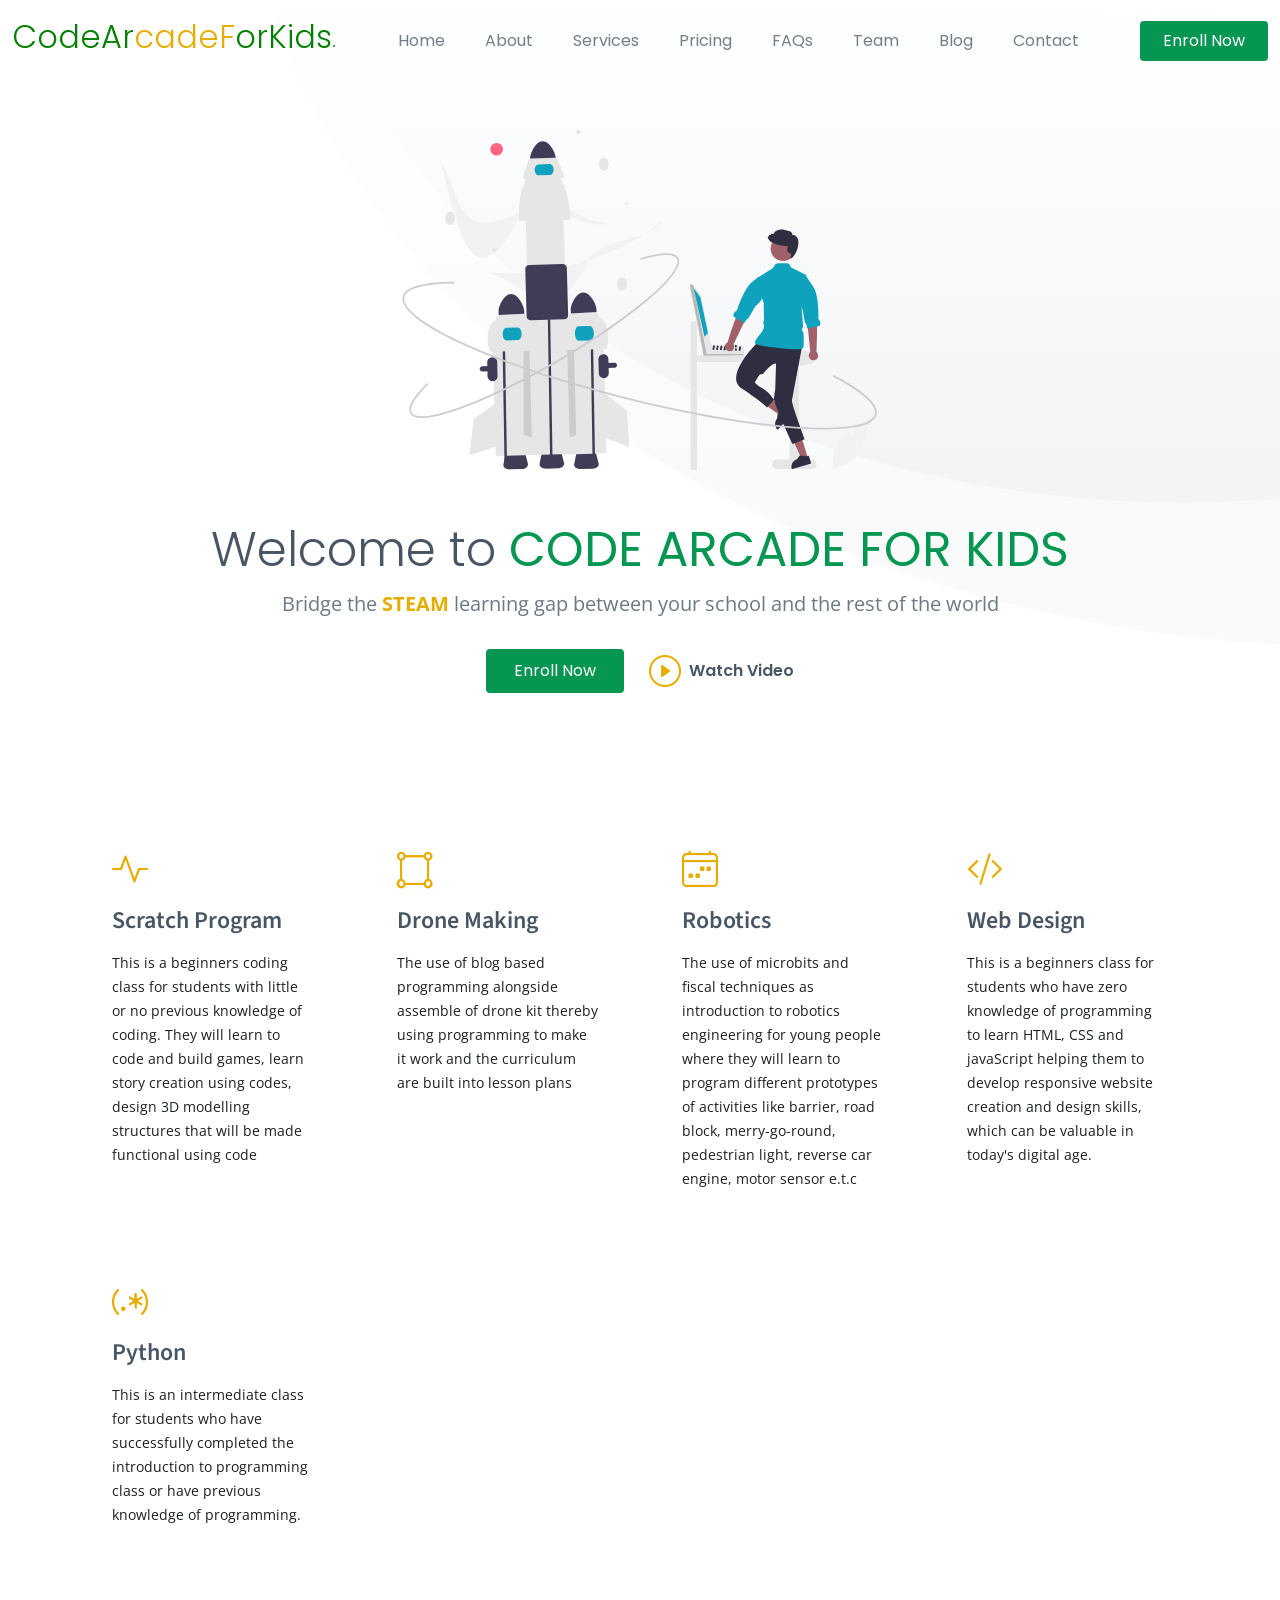
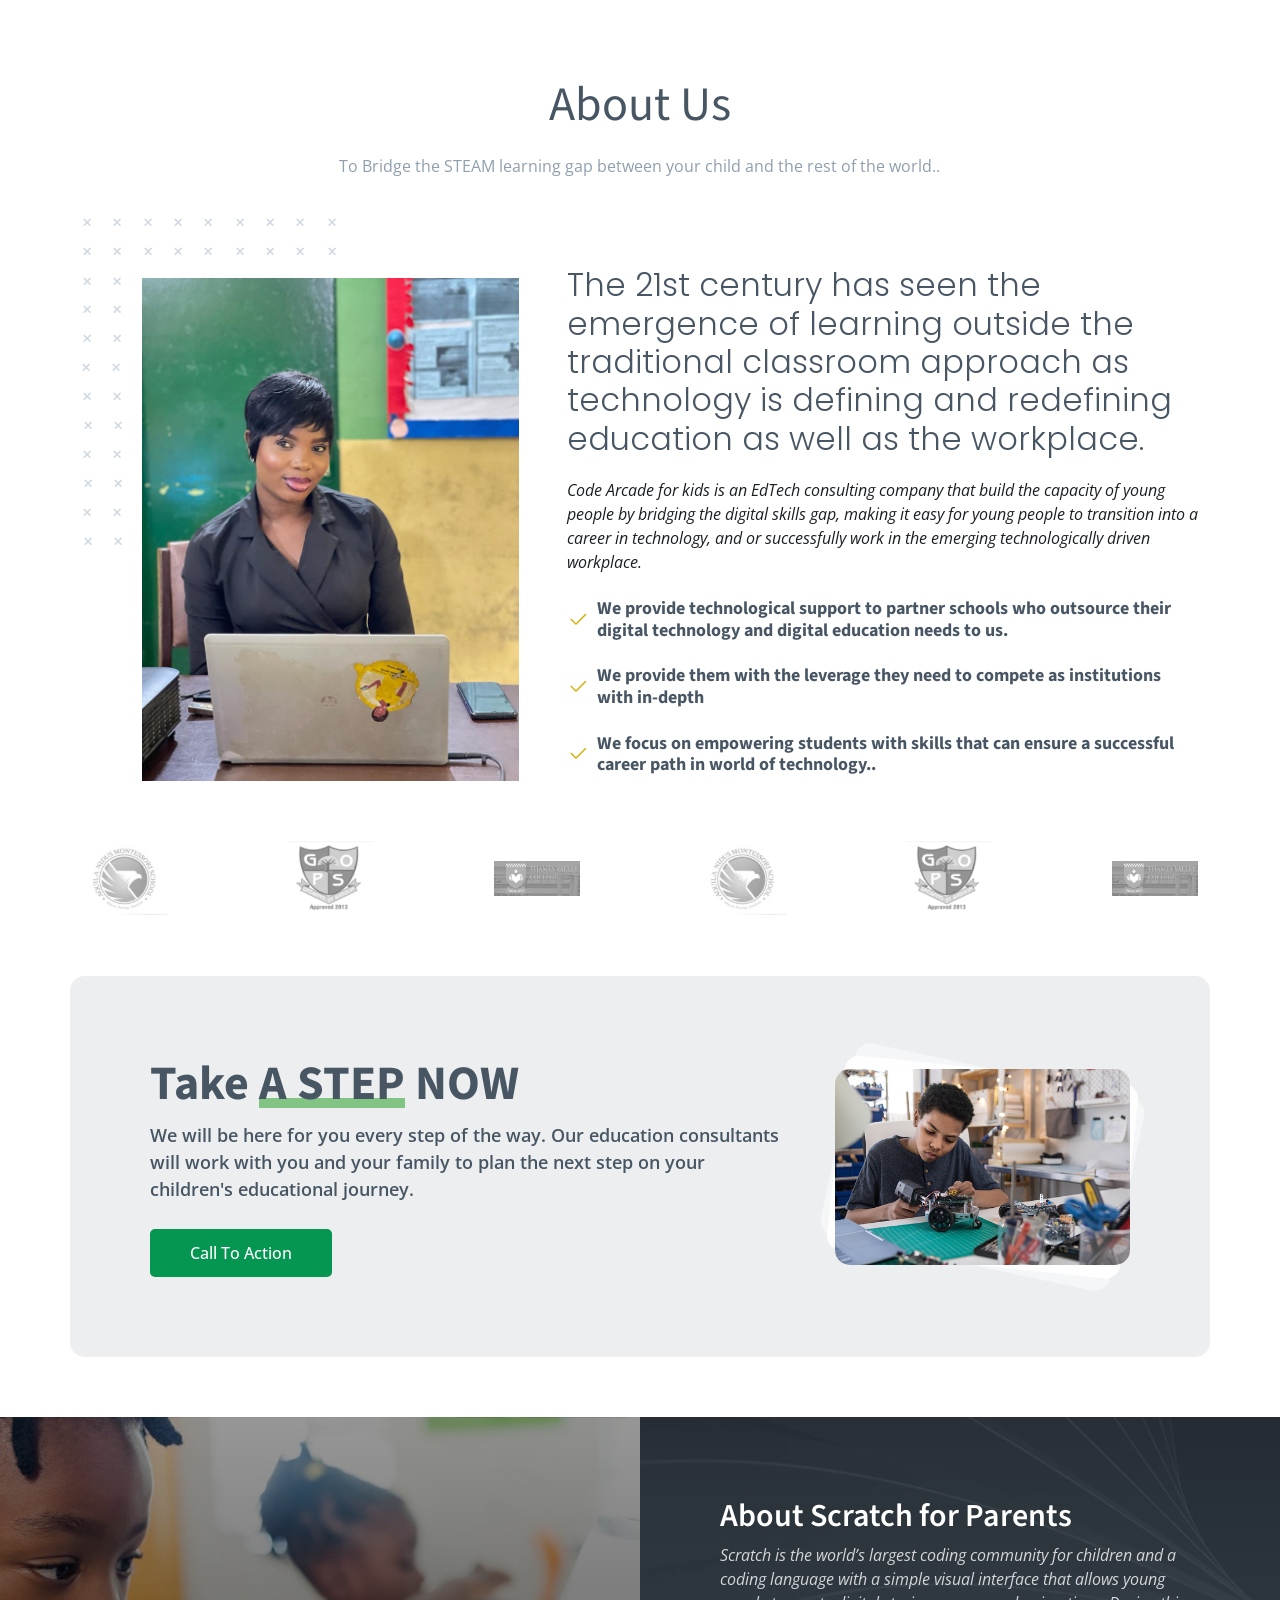
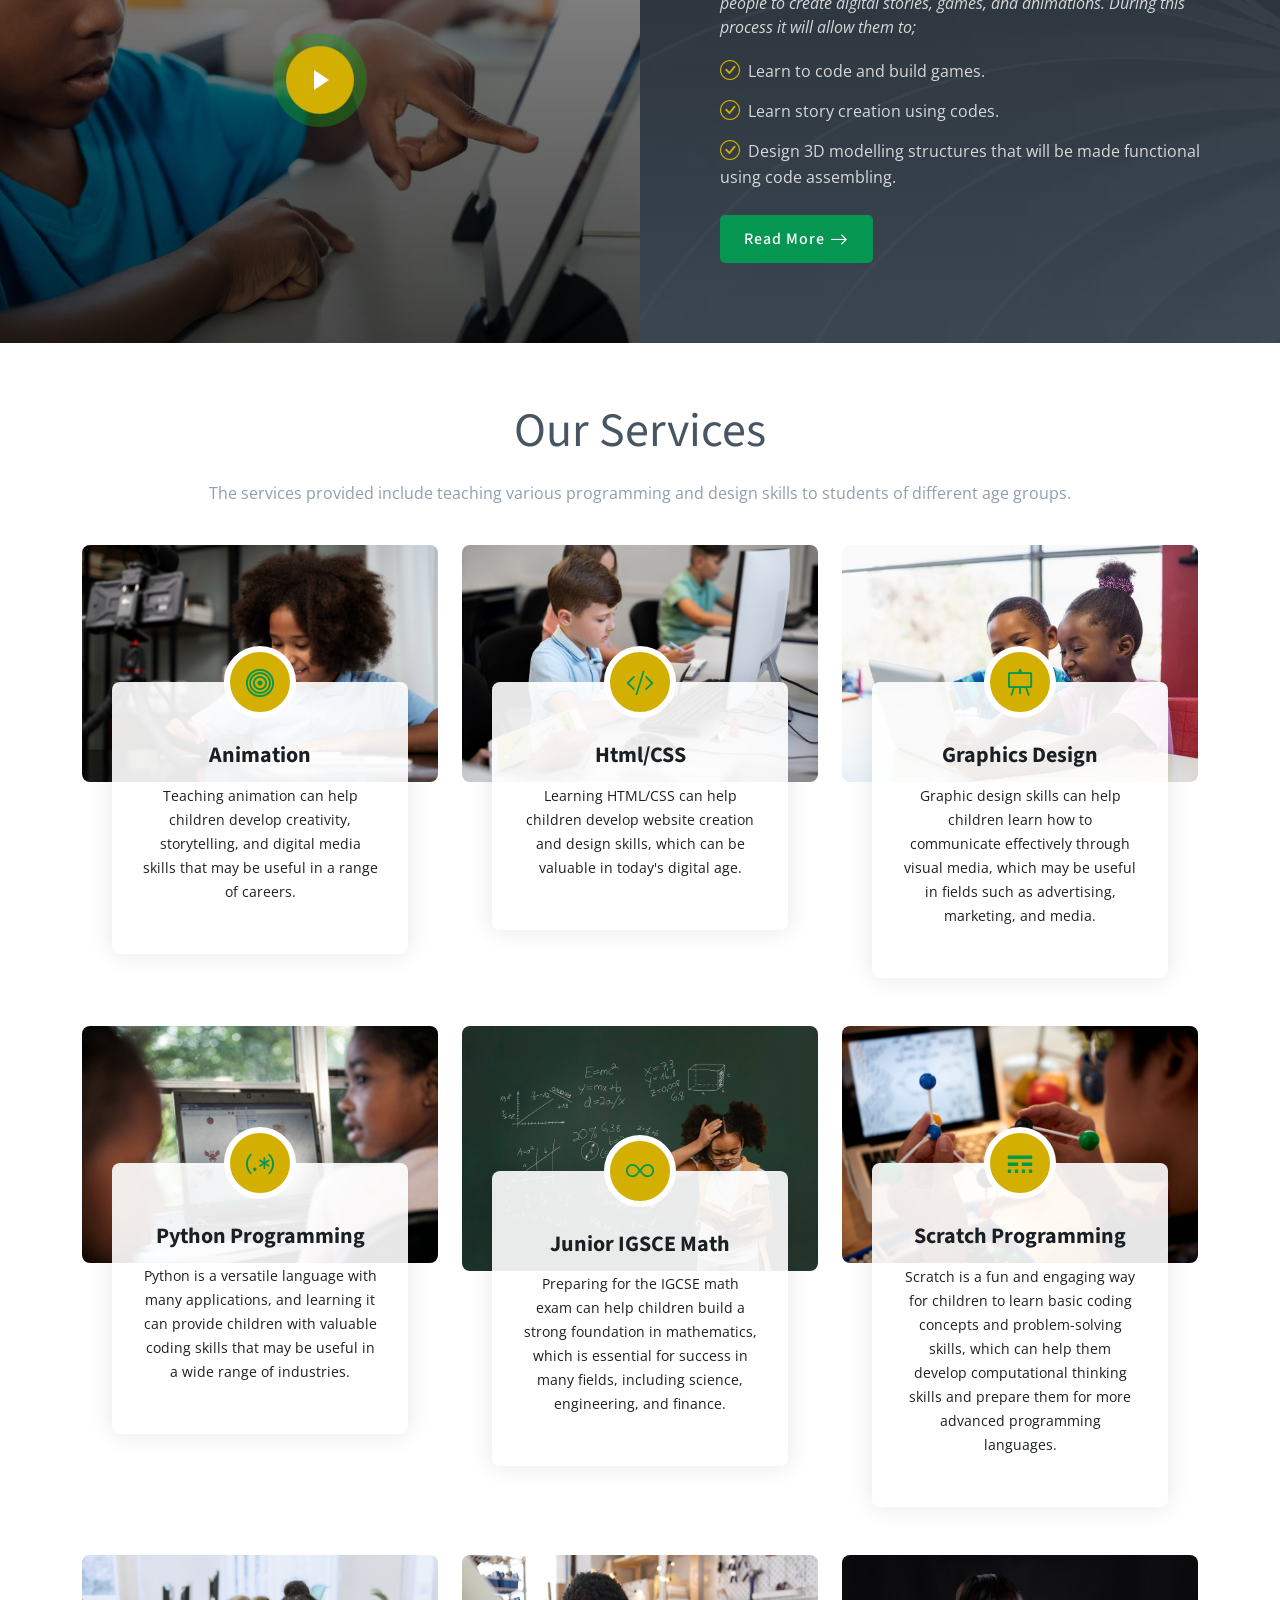
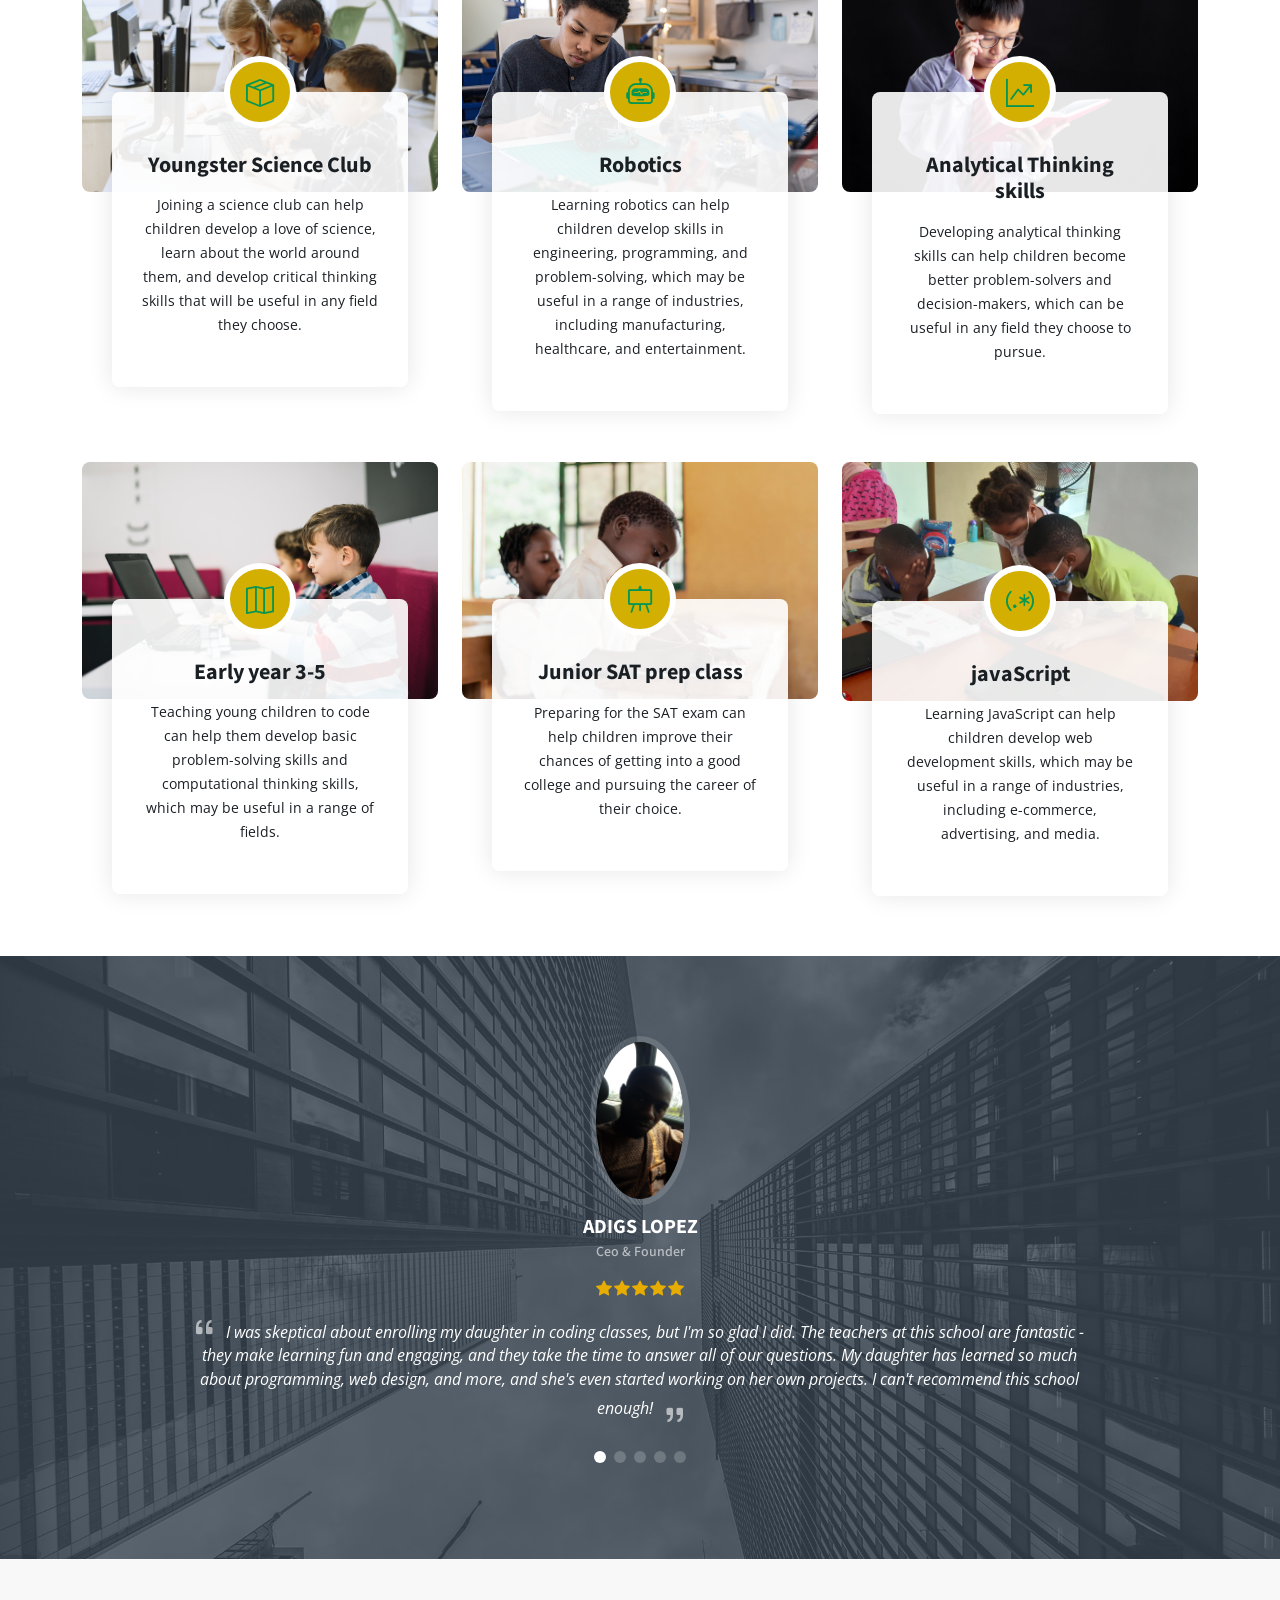
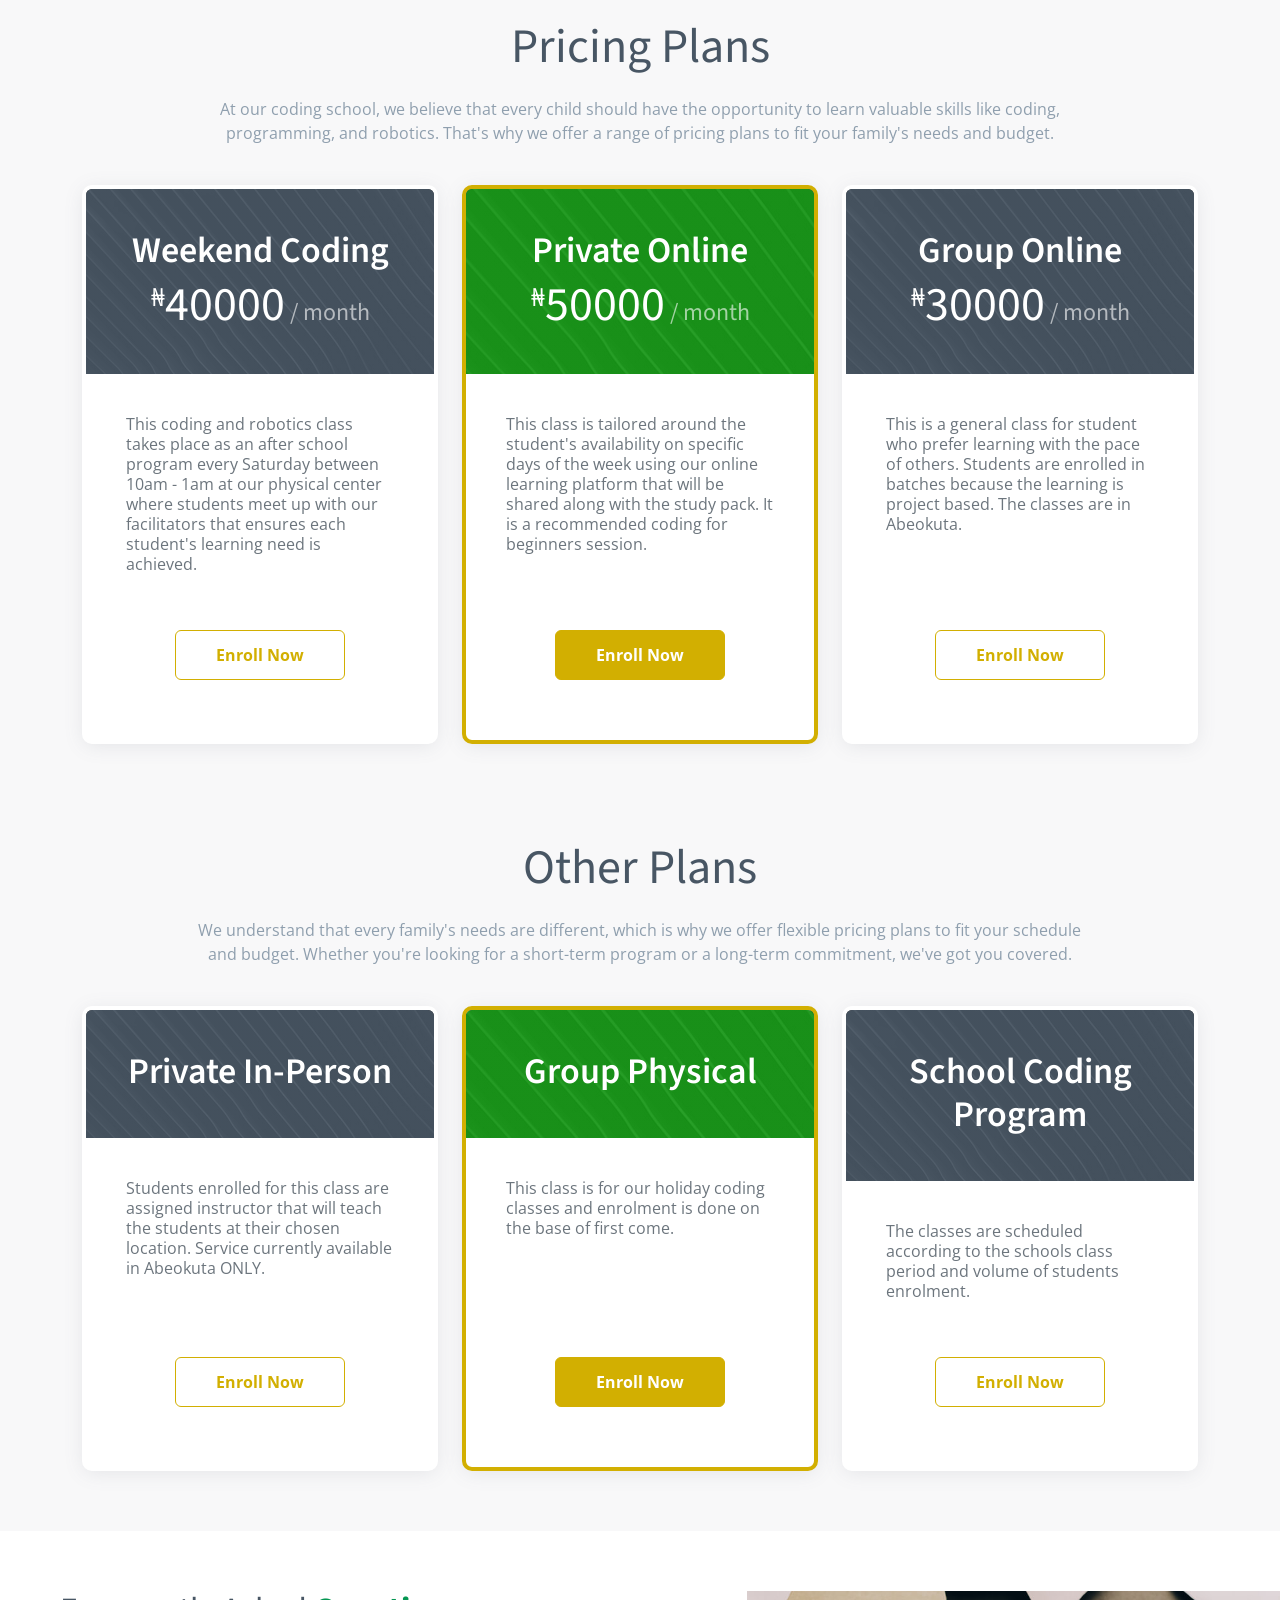
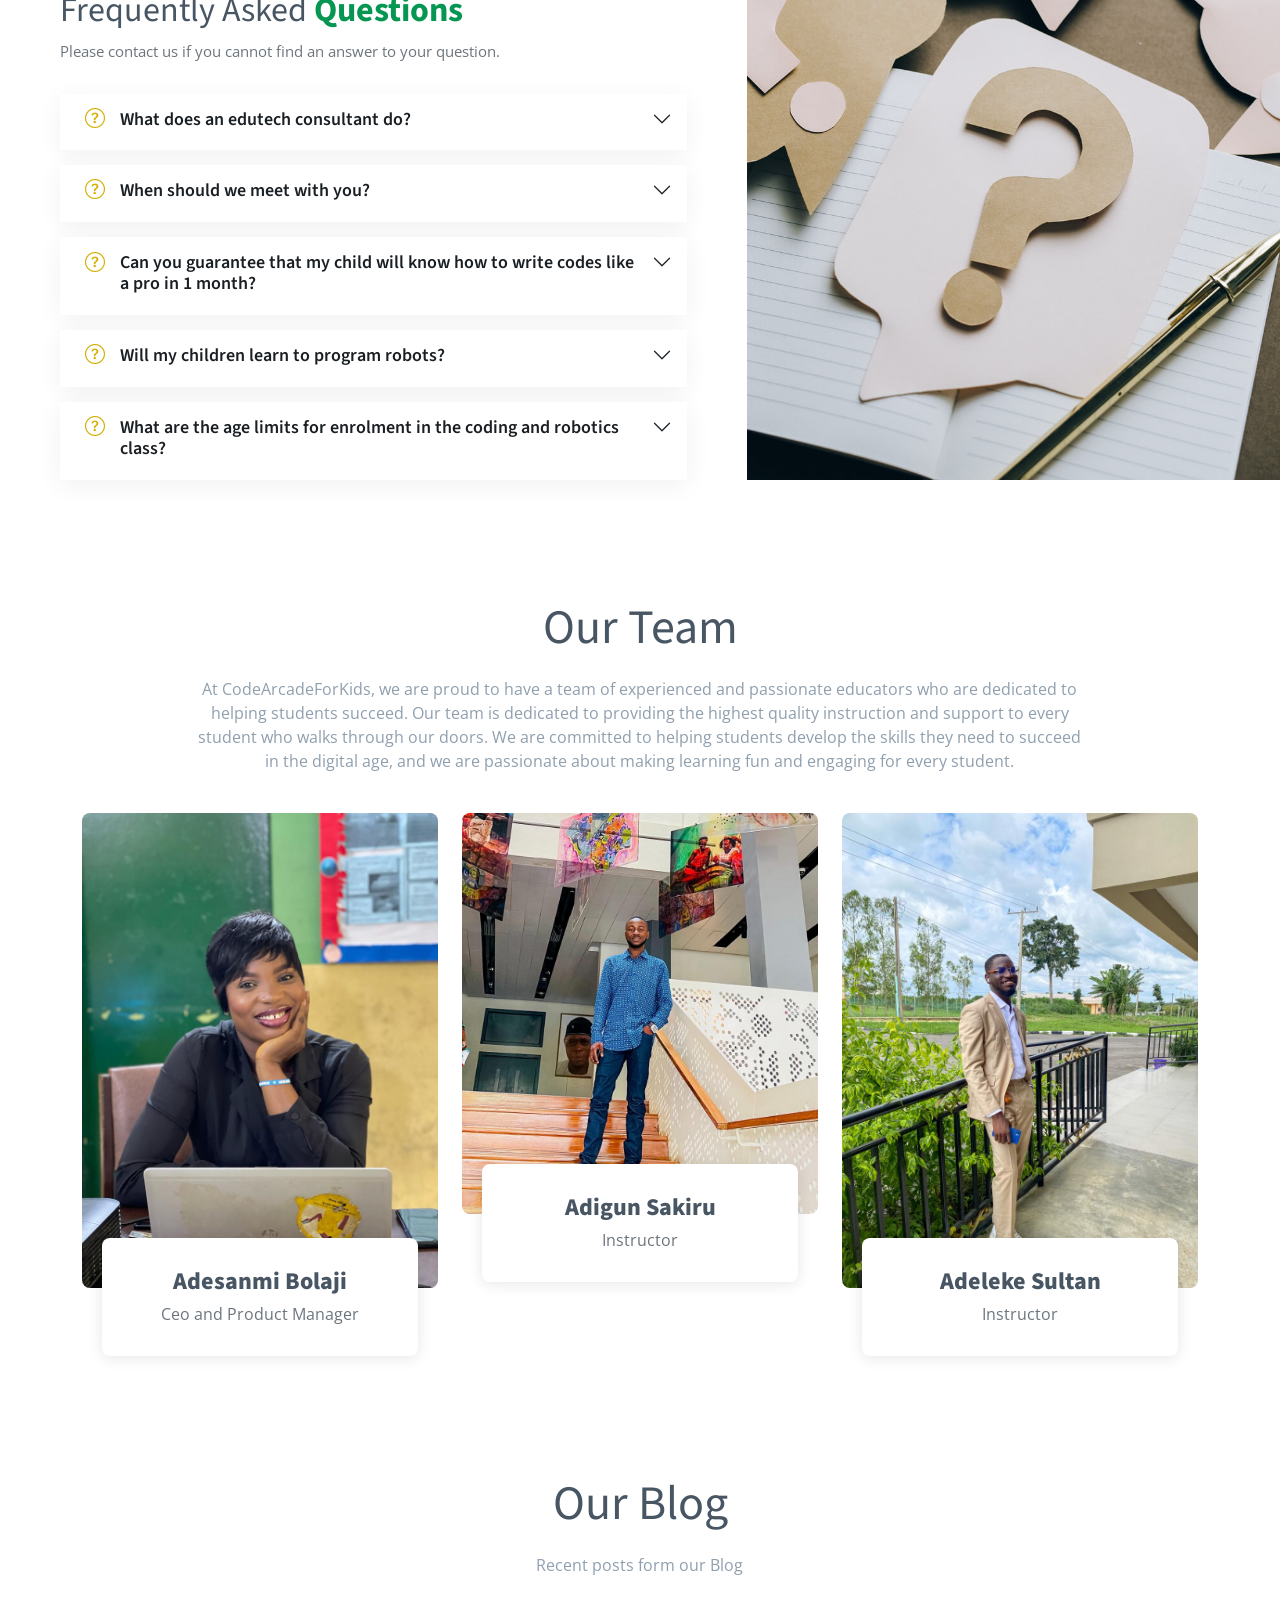
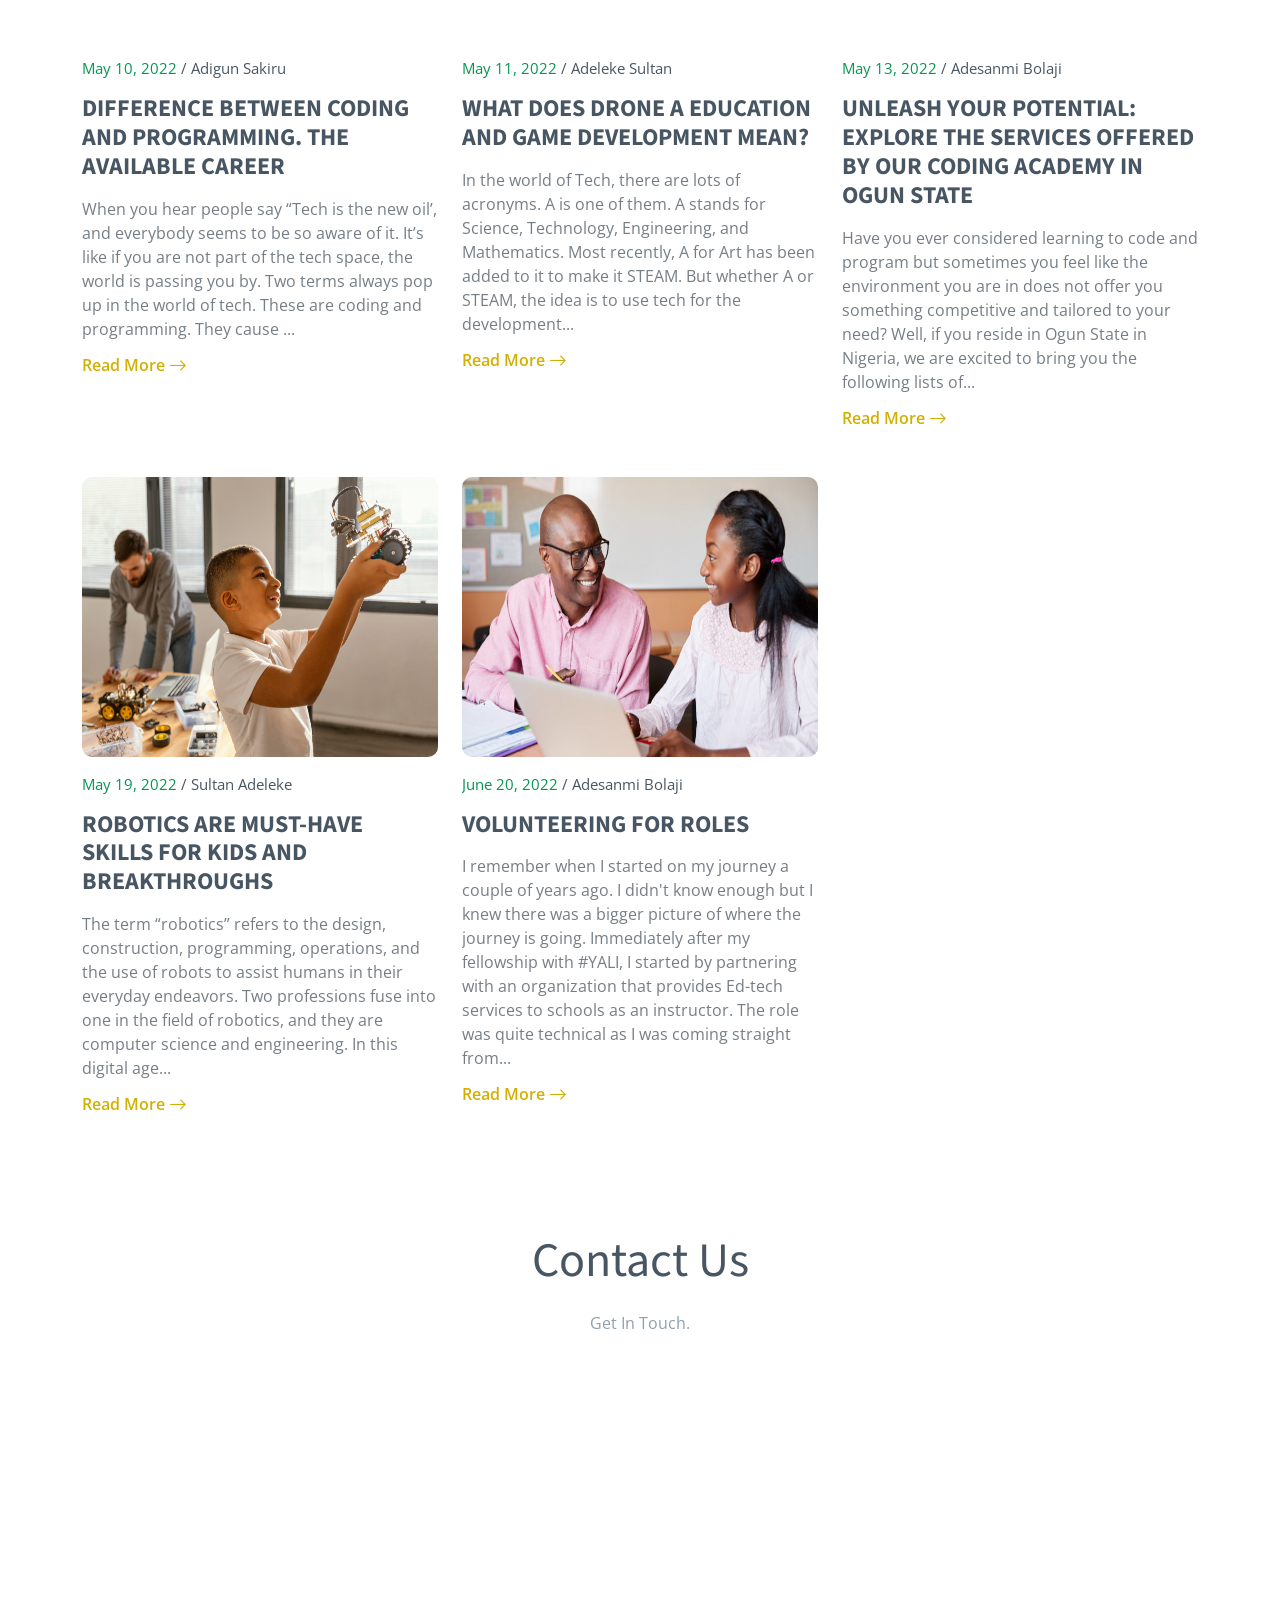
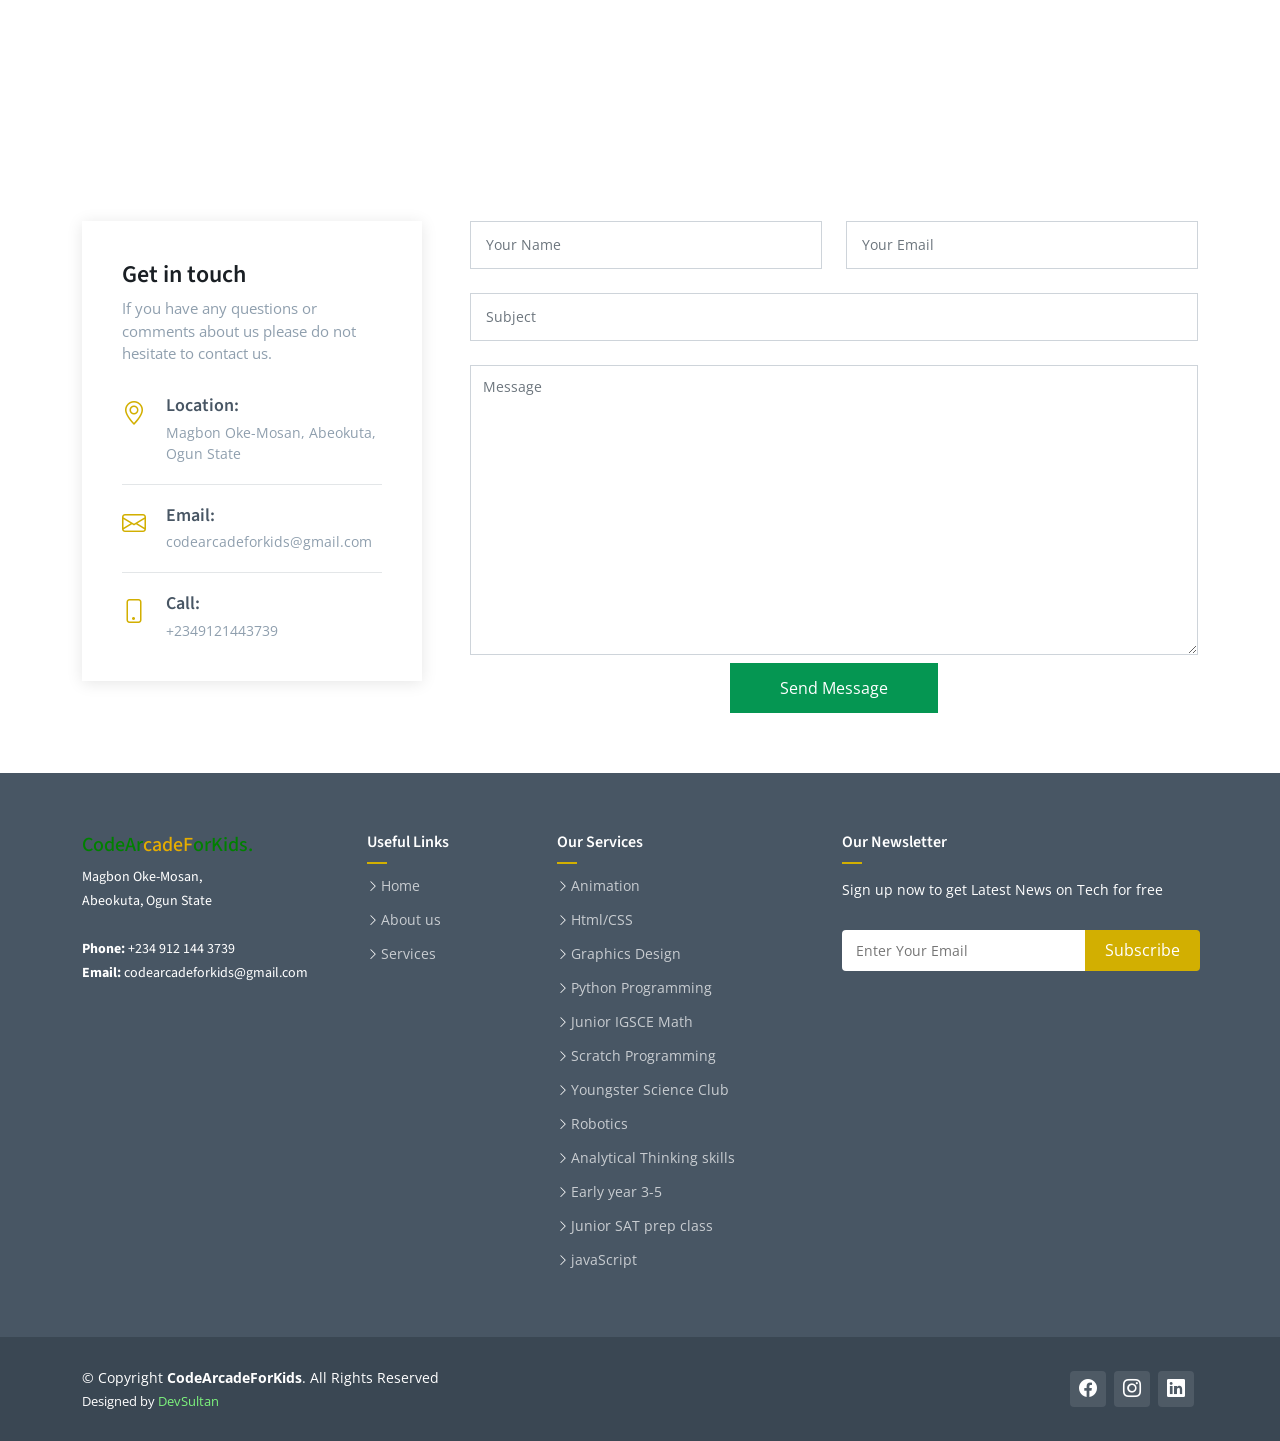
==== commit 62ff62e8: "updated content" ====
--- a/index.html
+++ b/index.html
@@ -45,7 +45,7 @@
       <nav id="navbar" class="navbar">
         <ul>
 
-          <li class="dropdown"><a href="#"><span>Home</span> <i class="bi bi-chevron-down dropdown-indicator"></i></a></li>
+          <li class="dropdown"><a href="#">Home</a></li>
           <li><a class="nav-link scrollto" href="index.html#about">About</a></li>
           <li><a class="nav-link scrollto" href="index.html#services">Services</a></li>
           <li><a class="nav-link scrollto" href="index.html#pricing">Pricing</a></li>
@@ -65,10 +65,11 @@
   <!-- End Header -->
 
   <section id="hero-animated" class="hero-animated d-flex align-items-center">
+    
     <div class="container d-flex flex-column justify-content-center align-items-center text-center position-relative" data-aos="zoom-out">
       <img alt="CodeArcadeForKids" src="assets/img/hero-carousel/hero-carousel-3.svg" class="img-fluid animated">
       <h2>Welcome to <span class="color-green"><strong>CODE ARCADE</strong> <strong>FOR KIDS</strong></span></h2>
-      <p>Bridge the <strong class="color-yellow">STEM </strong> learning gap between your school and the rest of the world</p>
+      <p>Bridge the <strong class="color-yellow">STEAM </strong> learning gap between your school and the rest of the world</p>
       <div class="d-flex">
         <a href="#pricing" class="btn-get-started scrollto">Enroll Now</a>
         <a href="./assets/img/codearcade/intro-video.mp4" class="glightbox btn-watch-video d-flex align-items-center"><i class="bi bi-play-circle color-yellow"></i><span>Watch Video</span></a>
@@ -99,7 +100,7 @@
             <div class="service-item position-relative">
               <div class="icon"><i class="bi bi-bounding-box-circles icon color-yellow"></i></div>
               <h4><a href="" class="stretched-link">Drone Making</a></h4>
-              <p>Duis aute irure dolor in reprehenderit in voluptate velit esse cillum dolore</p>
+              <p>The use of blog based programming alongside assemble of drone kit thereby using programming to make it work and the curriculum are built into lesson plans</p>
             </div>
           </div>
           <!-- End Service Item -->
@@ -108,17 +109,25 @@
             <div class="service-item position-relative">
               <div class="icon"><i class="bi bi-calendar4-week icon color-yellow"></i></div>
               <h4><a href="" class="stretched-link">Robotics</a></h4>
-              <p>Introduction to Robotics and activities</p>
+              <p>The use of microbits and fiscal techniques as introduction to robotics engineering for young people where they will learn to program different prototypes of activities like barrier, road block, merry-go-round, pedestrian light, reverse car engine, motor sensor e.t.c</p>
             </div>
           </div>
           <!-- End Service Item -->
 
           <div class="col-xl-3 col-md-6 d-flex" data-aos="zoom-out" data-aos-delay="600">
             <div class="service-item position-relative">
-              <div class="icon"><i class="bi bi-broadcast icon color-yellow"></i></div>
-              <h4><a href="" class="stretched-link">Web Design/Python</a></h4>
-              <p>This is an intermediate class for students who have successfully completed the introduction to
-                programming class or have previous knowledge of programming. </p>
+              <div class="icon"><i class="bi bi-code-slash icon color-yellow"></i></div>
+              <h4><a href="" class="stretched-link">Web Design</a></h4>
+              <p>This is a beginners class for students who have zero knowledge of programming to learn HTML, CSS and javaScript helping them to develop responsive website creation and design skills, which can be valuable in today's digital age. </p>
+            </div>
+          </div>
+          <!-- End Service Item -->
+
+          <div class="col-xl-3 col-md-6 d-flex" data-aos="zoom-out" data-aos-delay="600">
+            <div class="service-item position-relative">
+              <div class="icon"><i class="bi bi-regex icon color-yellow"></i></div>
+              <h4><a href="" class="stretched-link">Python</a></h4>
+              <p>This is an intermediate class for students who have successfully completed the introduction to programming class or have previous knowledge of programming. </p>
             </div>
           </div>
           <!-- End Service Item -->
@@ -135,7 +144,7 @@
 
         <div class="section-header">
           <h2><b>About Us</b></h2>
-          <p>To Bridge the STERM learning gap between your school and
+          <p>To Bridge the STEAM learning gap between your child and
             the rest of the world..</p>
         </div>
 
@@ -143,7 +152,7 @@
 
           <div class="col-lg-5">
             <div class="about-img">
-              <img src="assets/img/codearcade/s2.jpg" class="img-fluid" alt="">
+              <img src="assets/img/ceo2.jpg" class="img-fluid" alt="">
             </div>
           </div>
 
@@ -512,7 +521,7 @@
             <div class="swiper-slide">
               <div class="testimonial-item">
                 <img src="assets/img/codearcade/adigs.jpg" class="testimonial-img" alt="">
-                <h3>Adigs Lopes</h3>
+                <h3>ADIGS LOPEZ</h3>
                 <h4>Ceo &amp; Founder</h4>
                 <div class="stars">
                   <i class="bi bi-star-fill"></i><i class="bi bi-star-fill"></i><i class="bi bi-star-fill"></i><i class="bi bi-star-fill"></i><i class="bi bi-star-fill"></i>
@@ -562,7 +571,7 @@
             <div class="swiper-slide">
               <div class="testimonial-item">
                 <img src="assets/img/testimonials/testimonials-4.jpg" class="testimonial-img" alt="">
-                <h3>SHAKO ADIGUN</h3>
+                <h3>SHAKO JOHN</h3>
                 <h4>CEO IDIORO GRAMMAR SCHOOL</h4>
                 <div class="stars">
                   <i class="bi bi-star-fill"></i><i class="bi bi-star-fill"></i><i class="bi bi-star-fill"></i><i class="bi bi-star-fill"></i><i class="bi bi-star-fill"></i>
@@ -579,7 +588,7 @@
             <div class="swiper-slide">
               <div class="testimonial-item">
                 <img src="assets/img/testimonials/testimonials-5.jpg" class="testimonial-img" alt="">
-                <h3>Sultan Adeleke</h3>
+                <h3>EMMANUEL FITZ</h3>
                 <h4>A Father</h4>
                 <div class="stars">
                   <i class="bi bi-star-fill"></i><i class="bi bi-star-fill"></i><i class="bi bi-star-fill"></i><i class="bi bi-star-fill"></i><i class="bi bi-star-fill"></i>
@@ -617,7 +626,7 @@
 
               <div class="pricing-header">
                 <h3>Weekend Coding</h3>
-                <h4><sup>&#8358;</sup>0<span> / month</span></h4>
+                <h4><sup>&#8358;</sup>40000<span> / month</span></h4>
               </div>
 
               <ul>
@@ -638,7 +647,7 @@
 
               <div class="pricing-header">
                 <h3>Private Online</h3>
-                <h4><sup>&#8358;</sup>40000<span> / month</span></h4>
+                <h4><sup>&#8358;</sup>50000<span> / month</span></h4>
               </div>
 
               <ul>
@@ -875,7 +884,7 @@
           <div class="col-xl-4 col-md-6 d-flex" data-aos="zoom-in" data-aos-delay="200">
             <div class="team-member">
               <div class="member-img">
-                <img src="assets/img/codearcade/About_us.jpg" style="height: 470.09px; width: 400px;"  class="img-fluid" alt="">
+                <img src="assets/img/ceo.jpg"  class="img-fluid" alt="">
               </div>
               <div class="member-info">
                 <div class="social">
@@ -885,7 +894,7 @@
                   <a href="https://ng.linkedin.com/in/omobolajiadesanmi"><i class="bi bi-linkedin"></i></a>
                 </div>
                 <h4 style="font-weight: 800;">Adesanmi Bolaji</h4>
-                <span>Ceo and Founder</span>
+                <span>Ceo and Product Manager</span>
               </div>
             </div>
           </div><!-- End Team Member -->
@@ -911,7 +920,7 @@
           <div class="col-xl-4 col-md-6 d-flex" data-aos="zoom-in" data-aos-delay="600">
             <div class="team-member">
               <div class="member-img">
-                <img src="assets/img/codearcade/sultan-2.jpg" style="height: 470.09px; width: 400px;" class="img-fluid" alt="">
+                <img src="assets/img/codearcade/sultan-2.jpg" class="img-fluid" alt="">
               </div>
               <div class="member-info">
                 <div class="social">
@@ -965,8 +974,8 @@
                 <span class="post-date color-green">May 11, 2022</span>
                 <span class="post-author"> / Adeleke Sultan</span>
               </div>
-              <h3 class="post-title">WHAT DOES DRONE STEM EDUCATION AND GAME DEVELOPMENT MEAN?</h3>
-              <p>In the world of Tech, there are lots of acronyms. STEM is one of them. STEM stands for Science, Technology, Engineering, and Mathematics. Most recently, A for Art has been added to it to make it STEAM. But whether STEM or STEAM, the idea is to use tech  for the development...</p>
+              <h3 class="post-title">WHAT DOES DRONE A EDUCATION AND GAME DEVELOPMENT MEAN?</h3>
+              <p>In the world of Tech, there are lots of acronyms. A is one of them. A stands for Science, Technology, Engineering, and Mathematics. Most recently, A for Art has been added to it to make it STEAM. But whether A or STEAM, the idea is to use tech  for the development...</p>
               <a href="./pages/blog-details-1.html" class="readmore stretched-link"><span>Read More</span><i class="bi bi-arrow-right"></i></a>
             </div>
           </div>
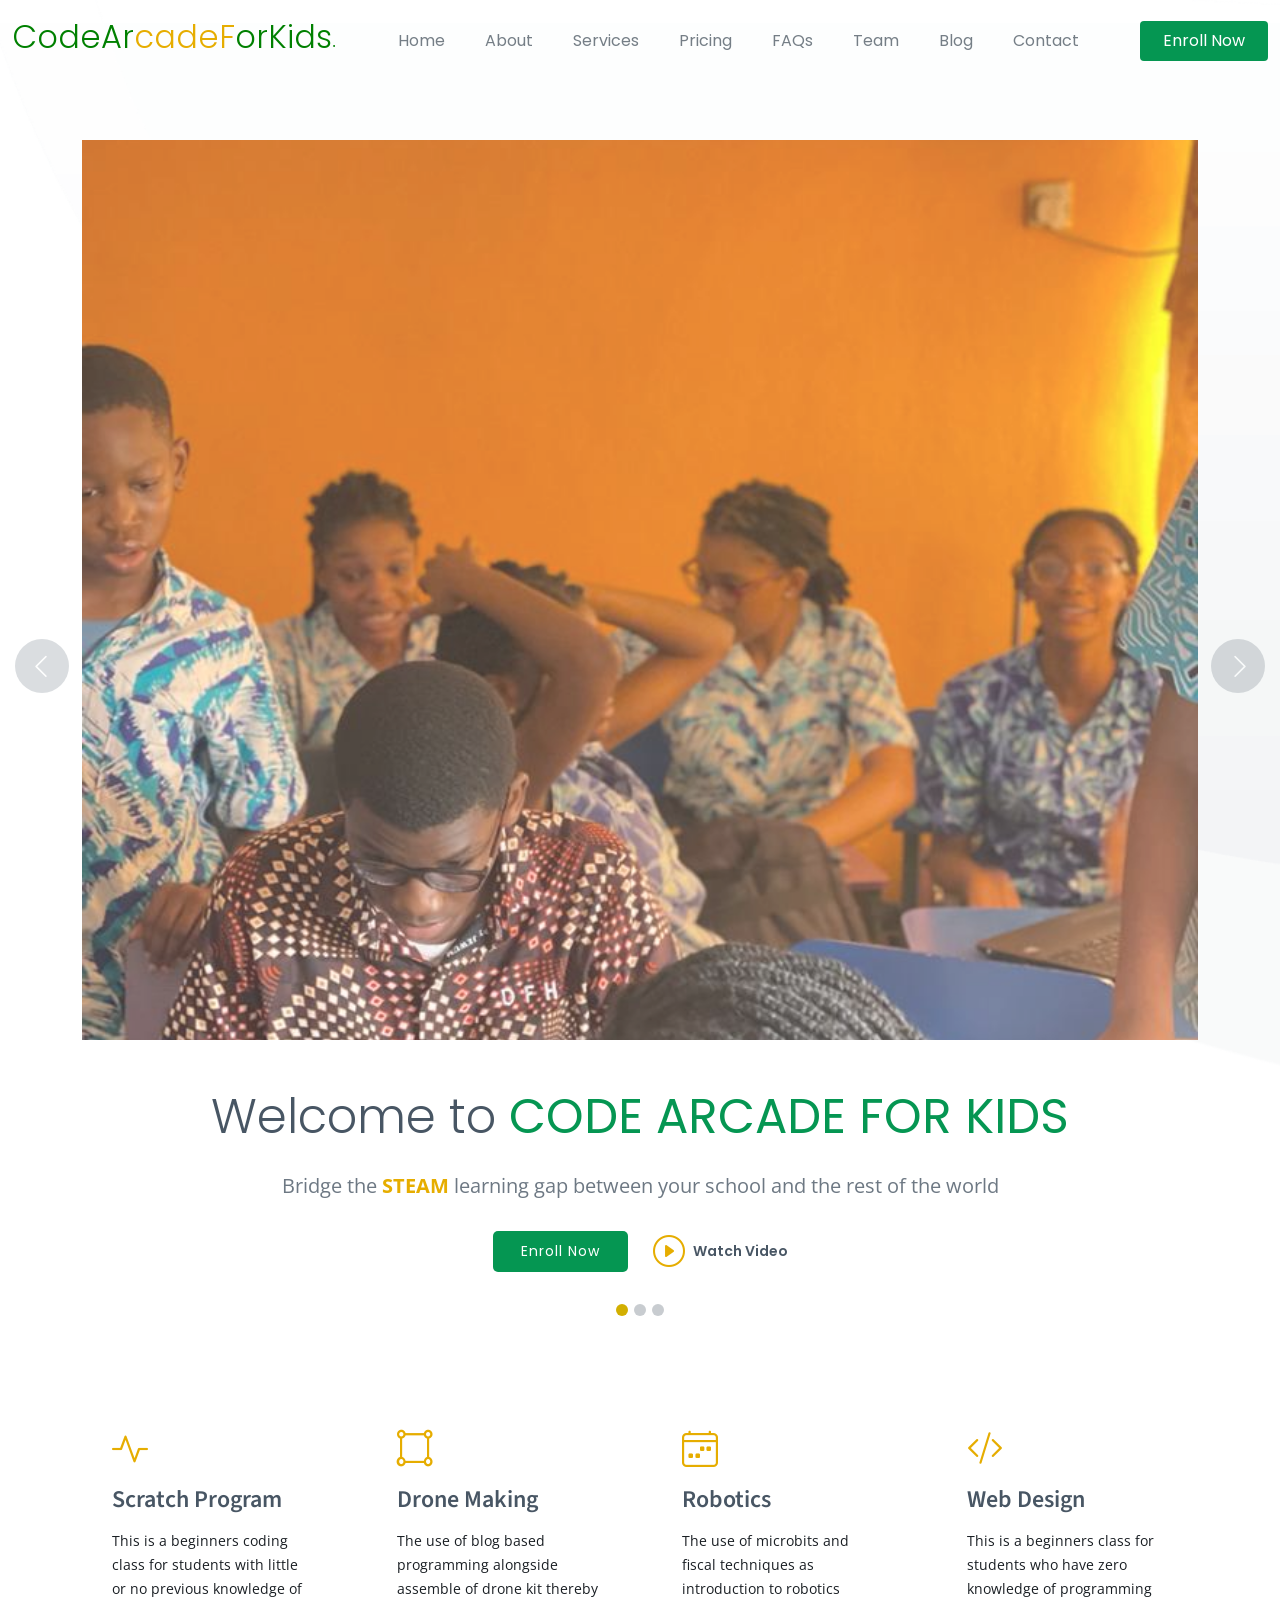
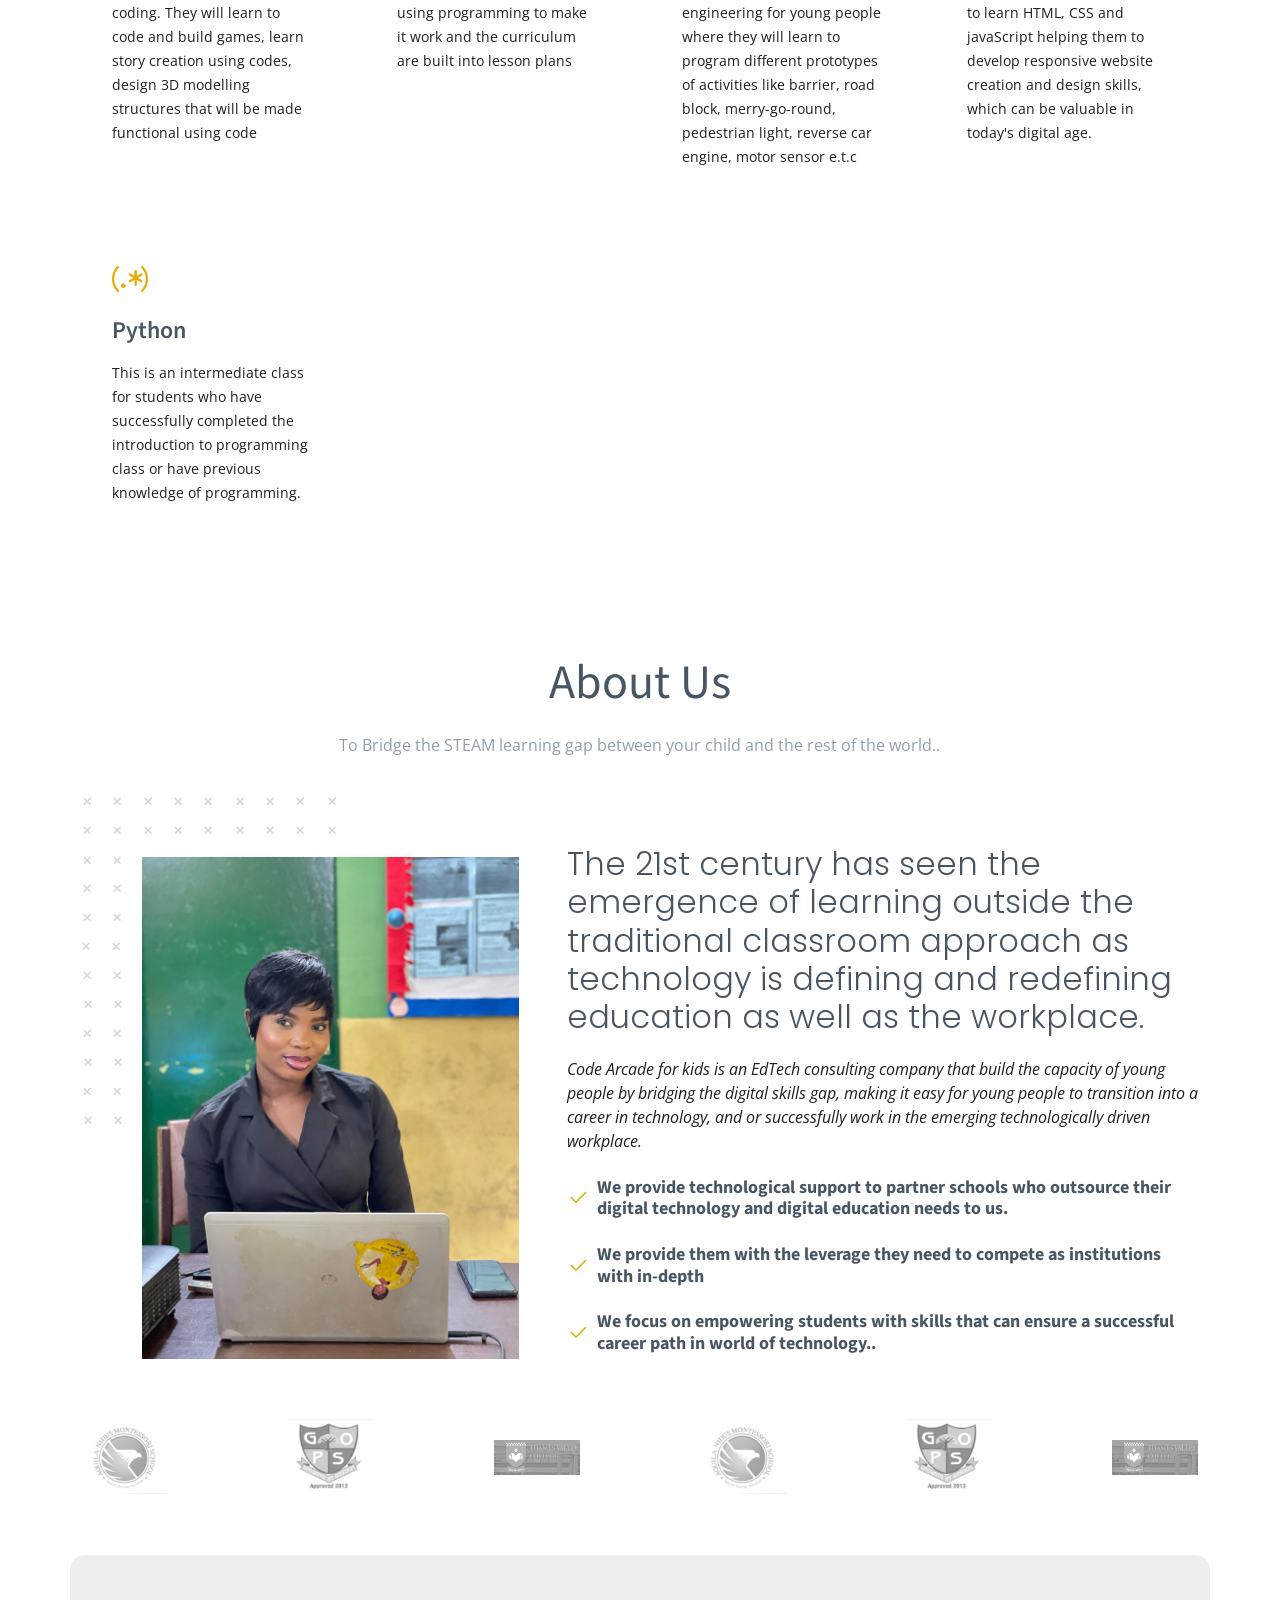
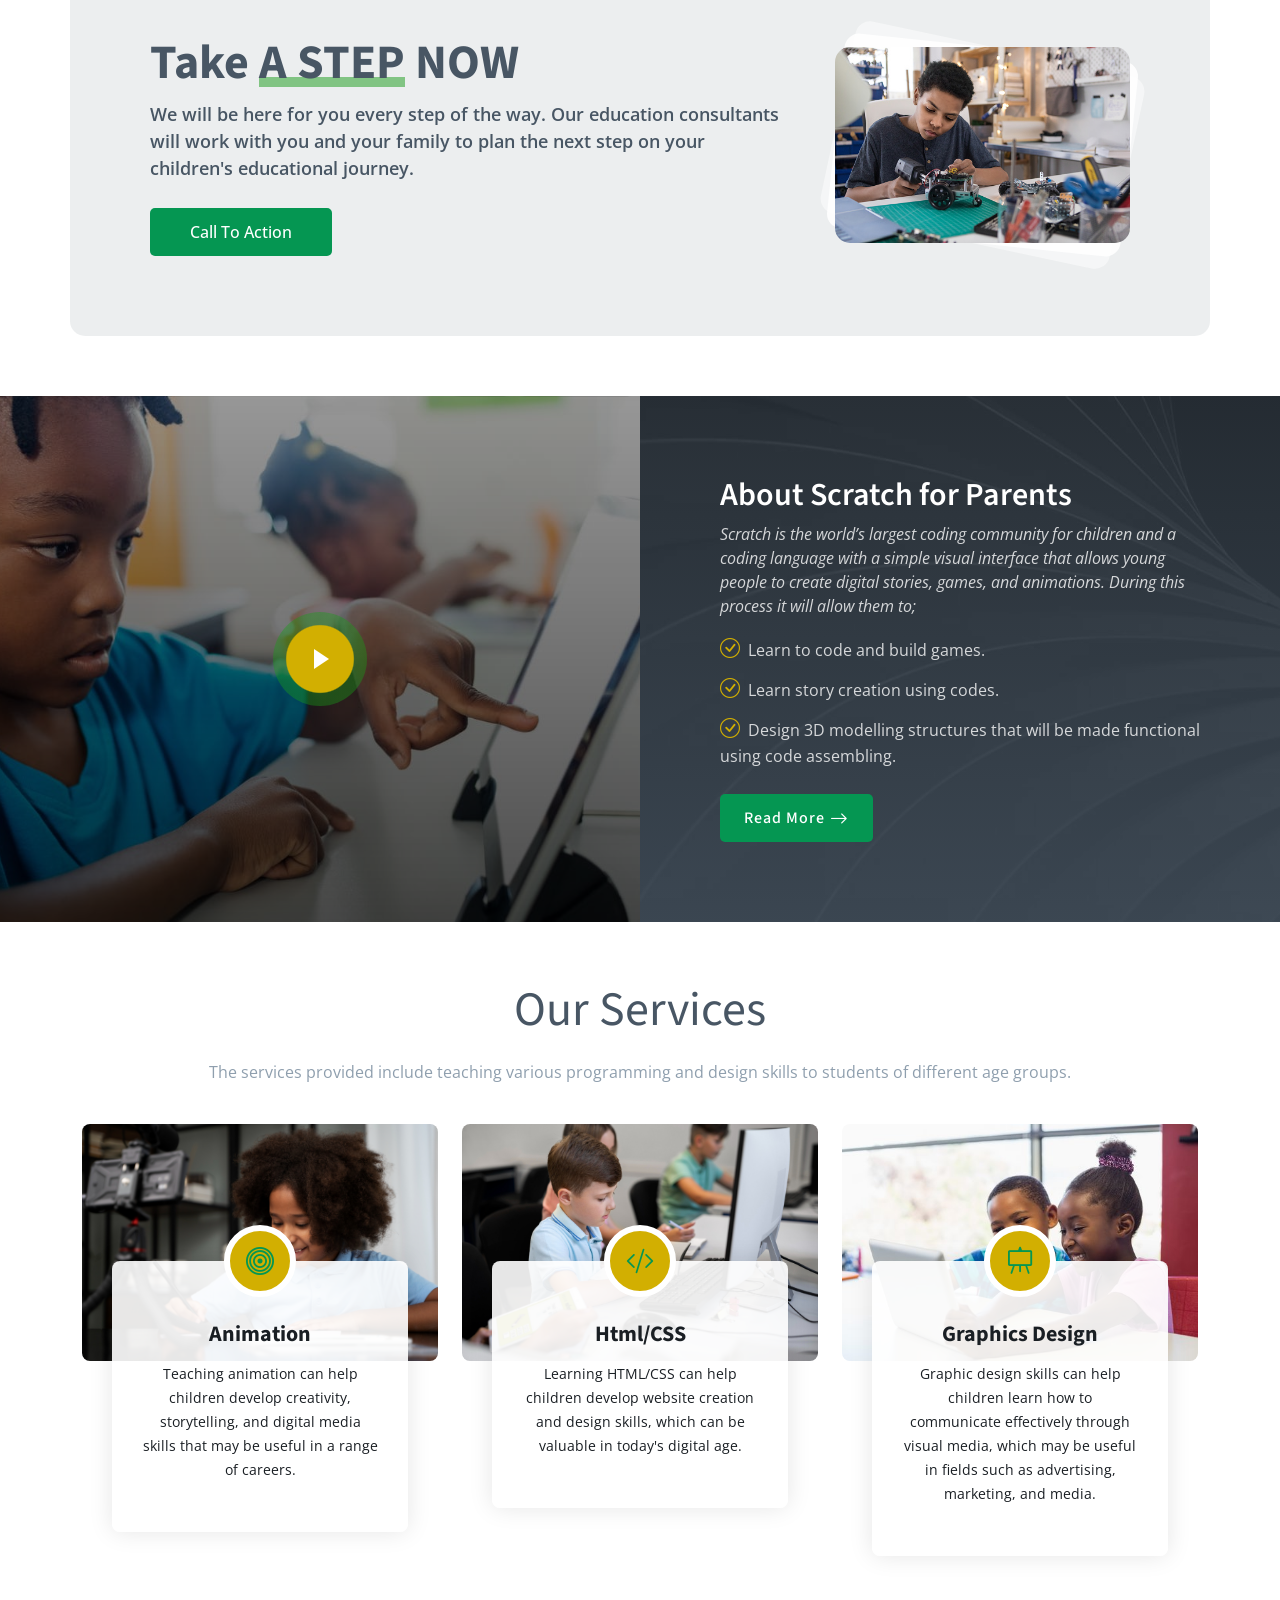
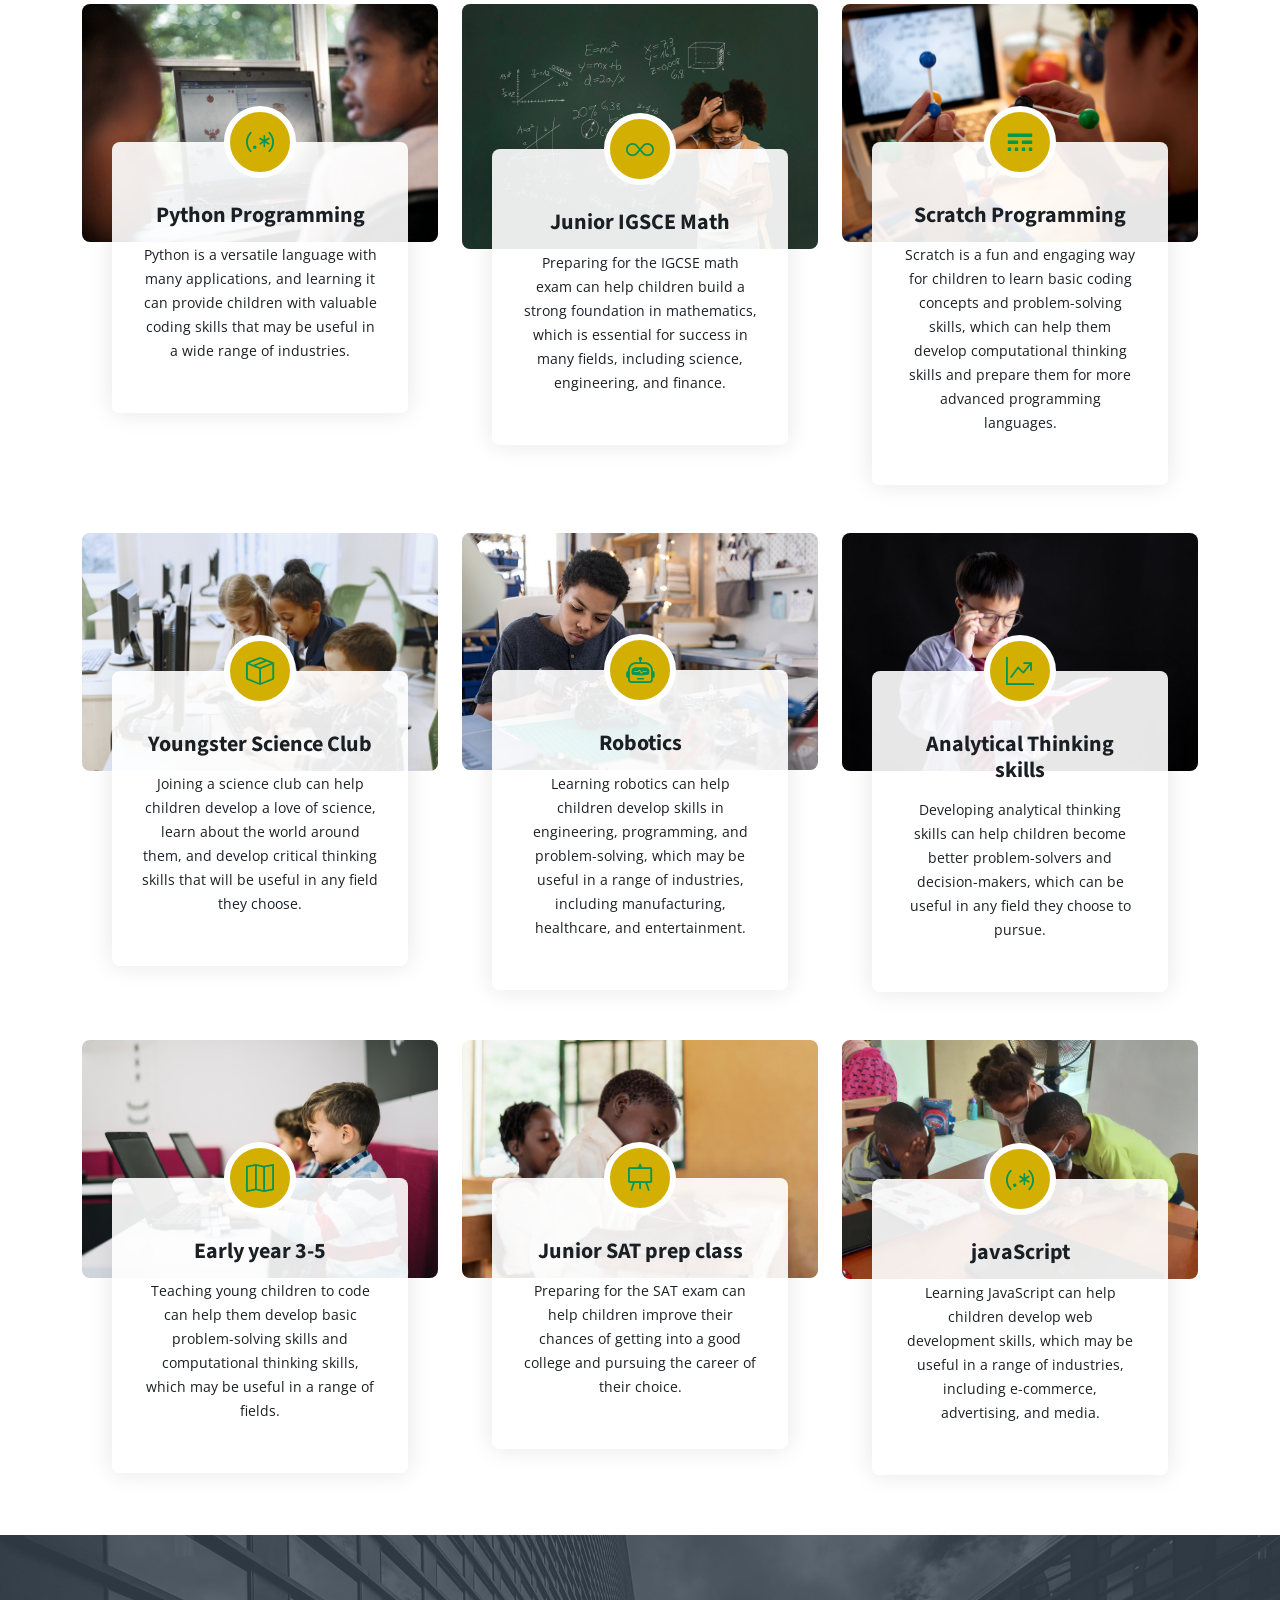
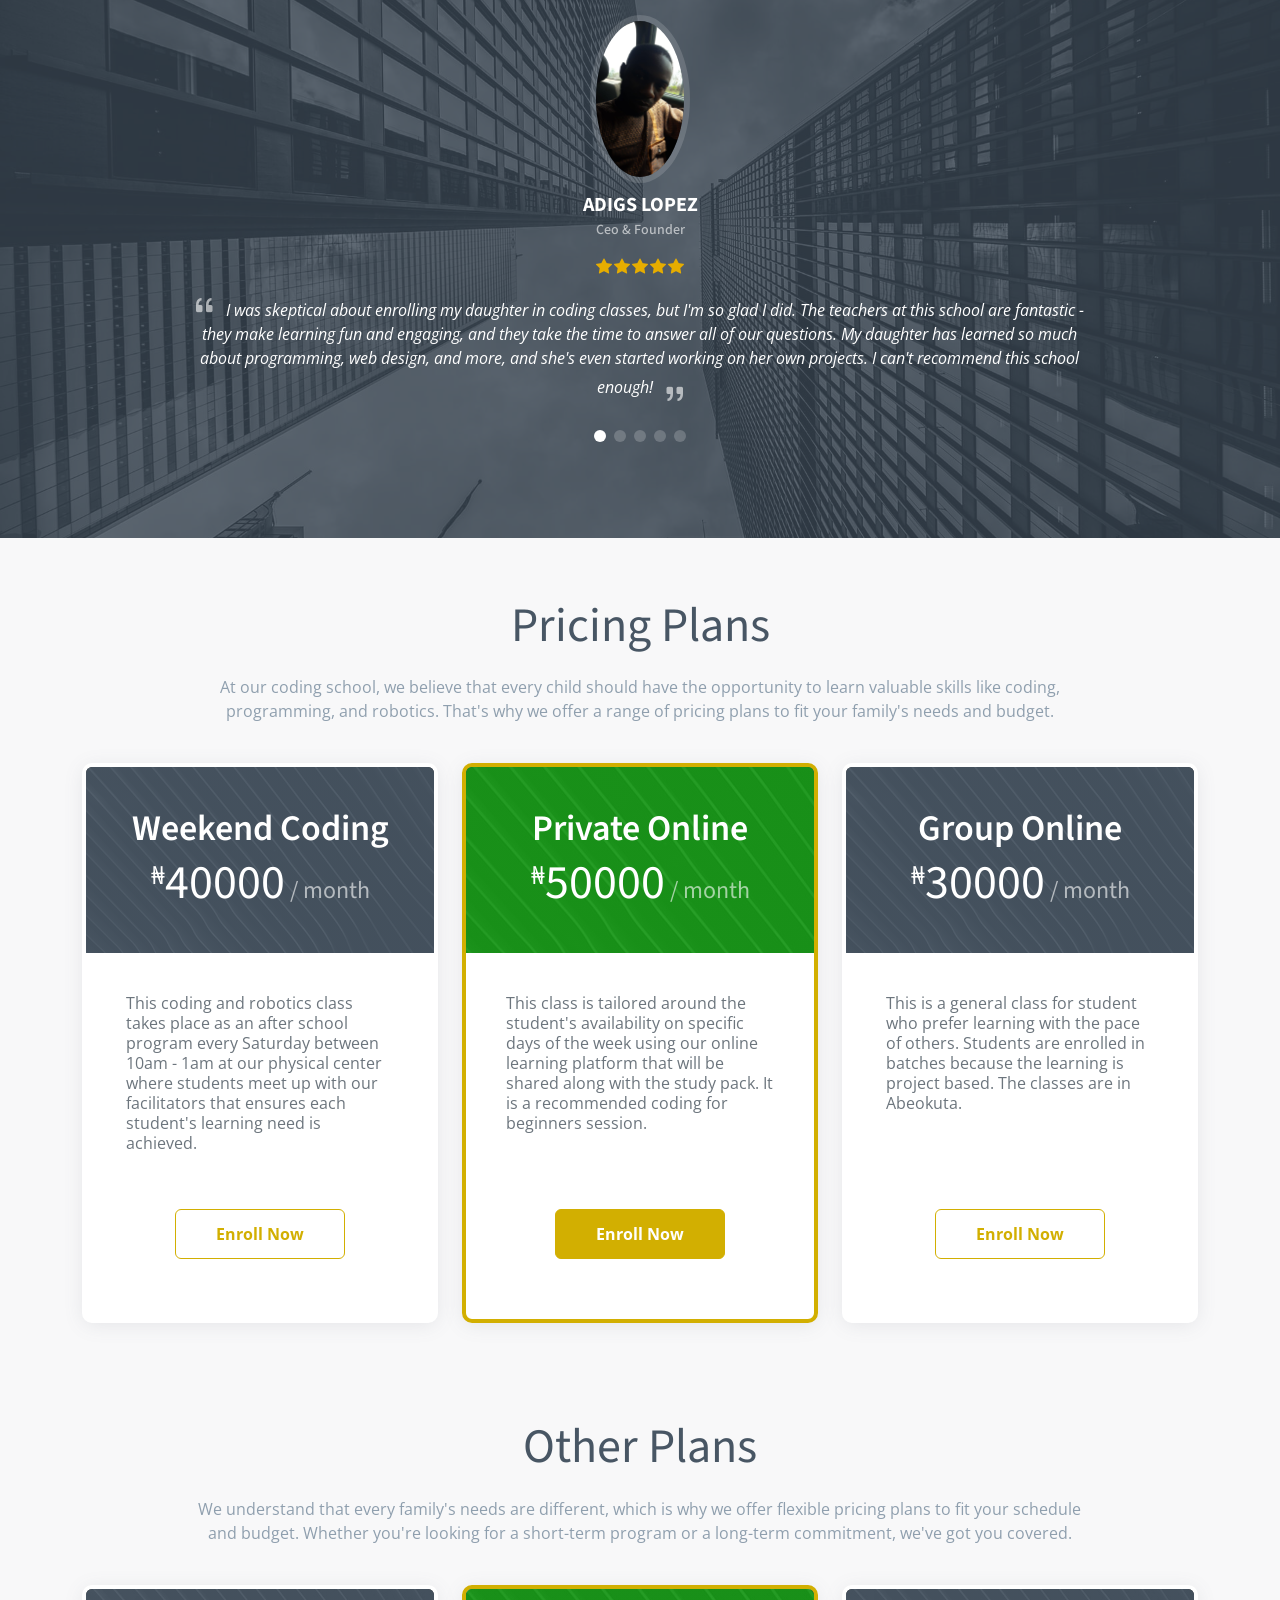
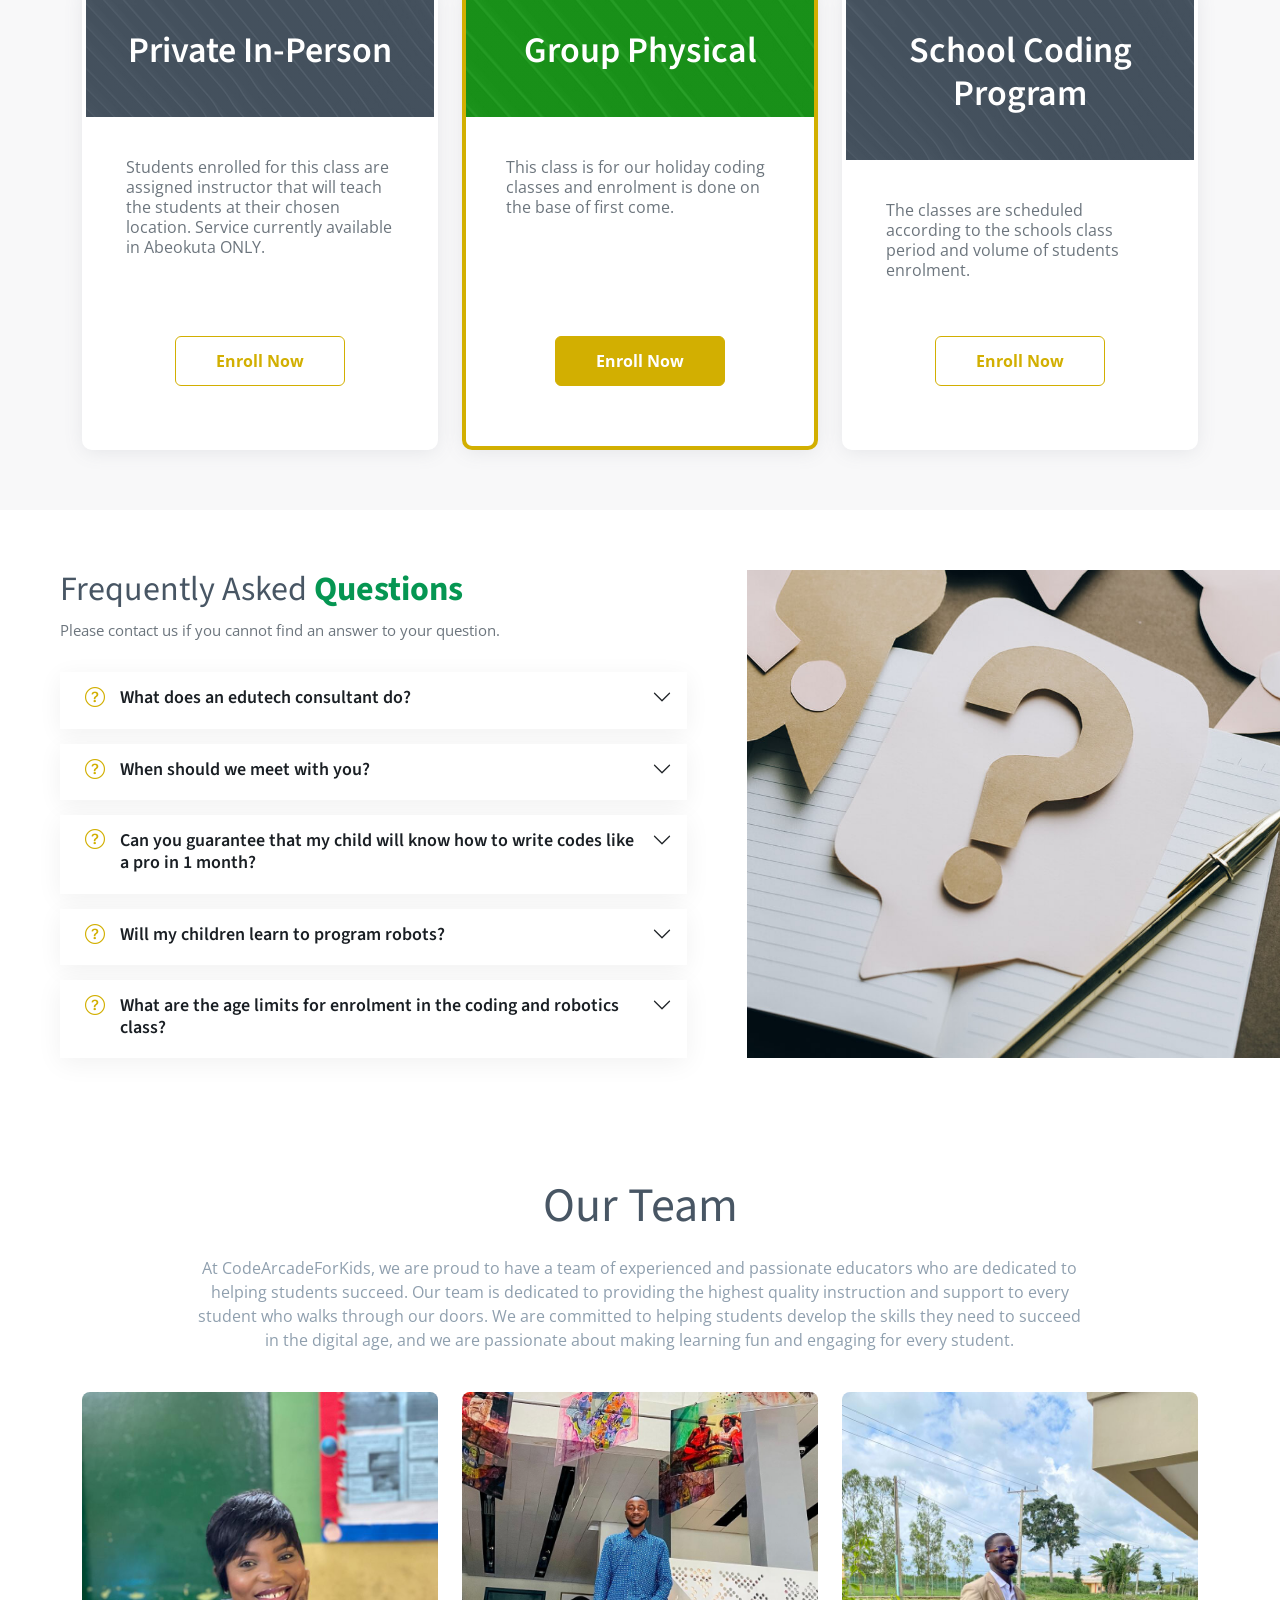
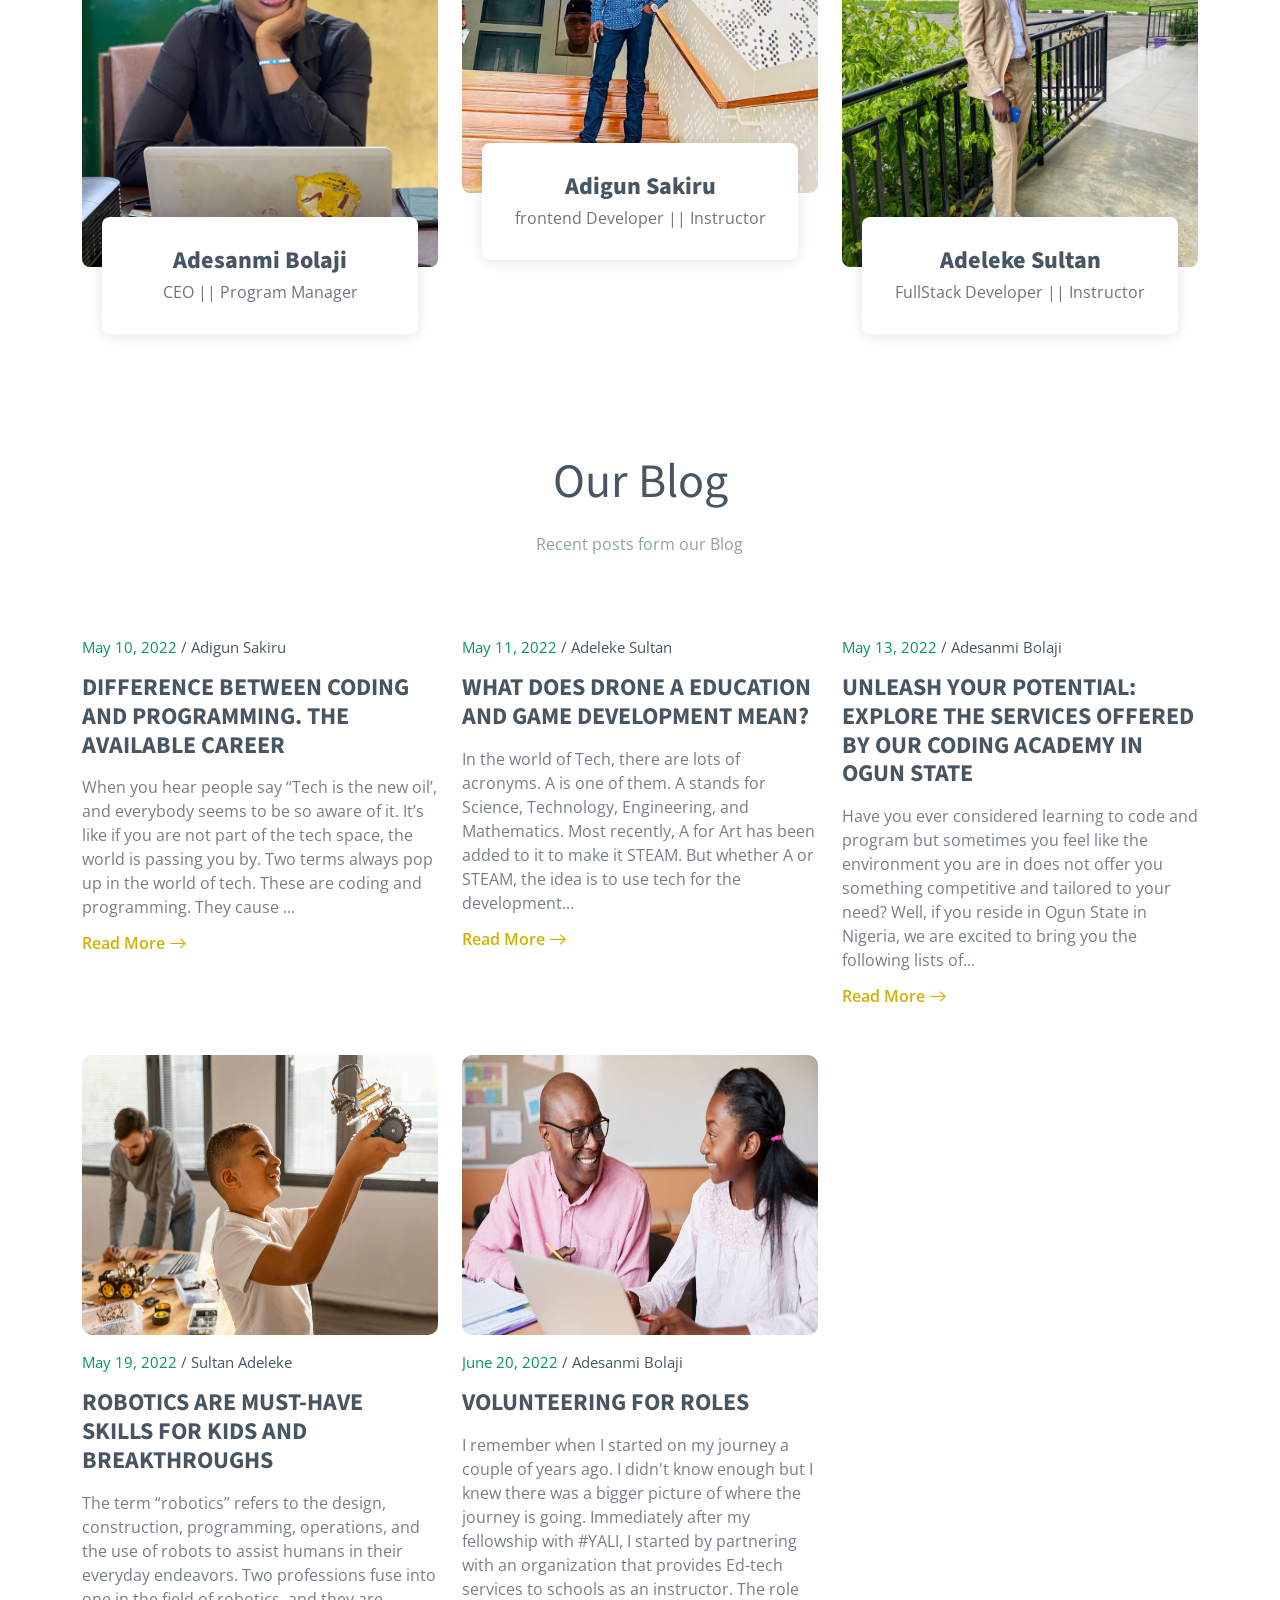
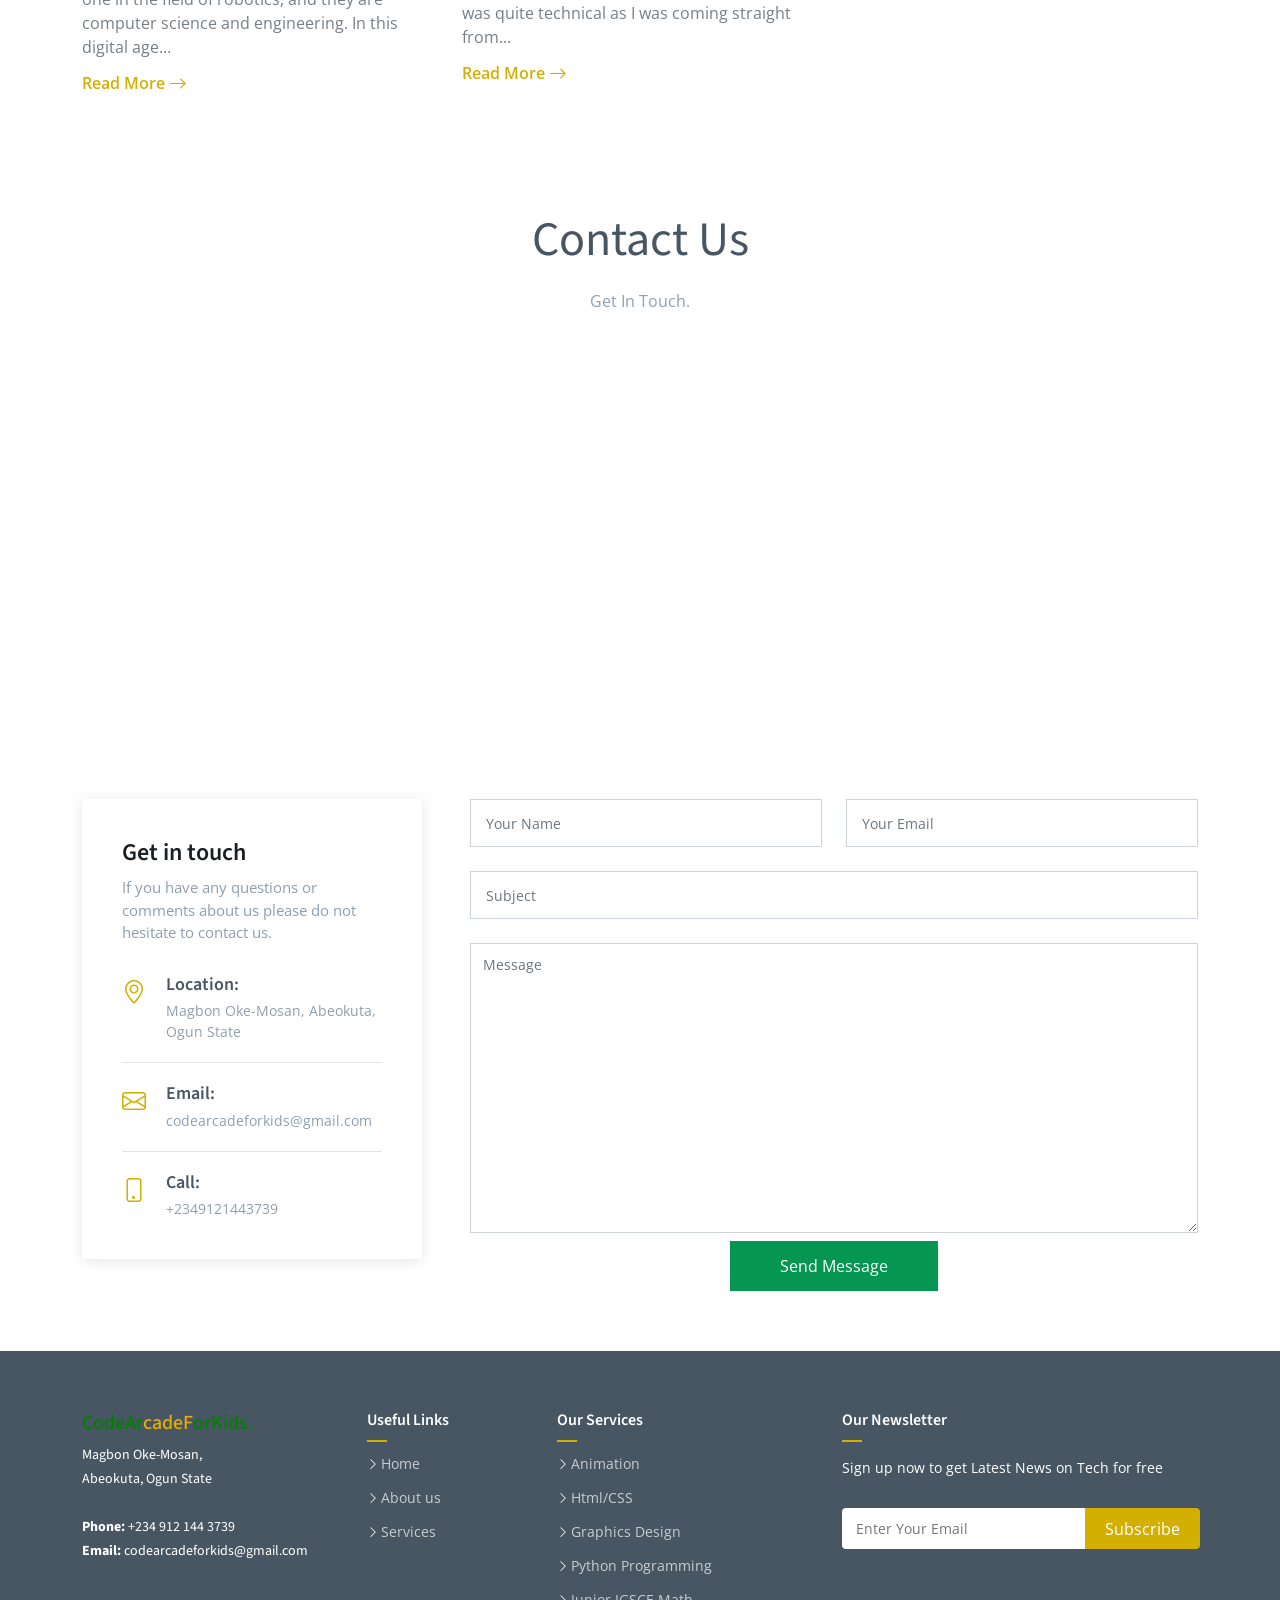
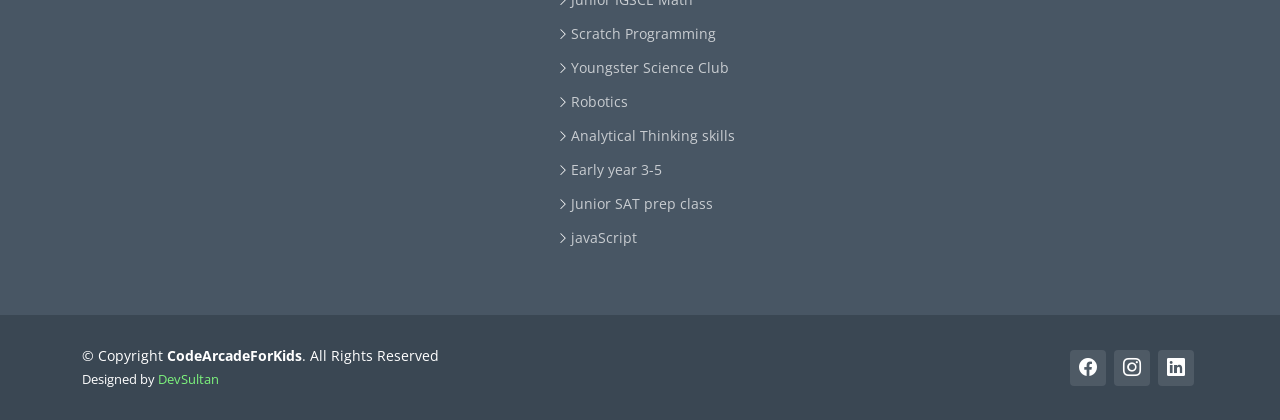
==== commit 221fcb9e: "updated home slider and form endpoint" ====
--- a/index.html
+++ b/index.html
@@ -64,18 +64,79 @@
   </header>
   <!-- End Header -->
 
-  <section id="hero-animated" class="hero-animated d-flex align-items-center">
-    
-    <div class="container d-flex flex-column justify-content-center align-items-center text-center position-relative" data-aos="zoom-out">
-      <img alt="CodeArcadeForKids" src="assets/img/hero-carousel/hero-carousel-3.svg" class="img-fluid animated">
-      <h2>Welcome to <span class="color-green"><strong>CODE ARCADE</strong> <strong>FOR KIDS</strong></span></h2>
-      <p>Bridge the <strong class="color-yellow">STEAM </strong> learning gap between your school and the rest of the world</p>
-      <div class="d-flex">
-        <a href="#pricing" class="btn-get-started scrollto">Enroll Now</a>
-        <a href="./assets/img/codearcade/intro-video.mp4" class="glightbox btn-watch-video d-flex align-items-center"><i class="bi bi-play-circle color-yellow"></i><span>Watch Video</span></a>
-      </div>
+  <section id="hero" class="hero carousel  carousel-fade" data-bs-ride="carousel" data-bs-interval="5000">
+
+    <div class="carousel-inner">
+      <div class="carousel-item active">
+        <div class="container">
+          <div id="hero-fullscreen" class="hero-fullscreen d-flex align-items-center">
+            
+          </div>
+          <br><br>
+          <div class="container d-flex flex-column justify-content-center align-items-center text-center position-relative" data-aos="zoom-out">
+            <div>
+              <h2>Welcome to <span class="color-green"><strong>CODE ARCADE</strong> <strong>FOR KIDS</strong></span></h2>
+              <p>Bridge the <strong class="color-yellow">STEAM </strong> learning gap between your school and the rest of the world</p>  
+            </div>
+            <div class="d-flex">
+              <a href="#pricing" class="btn-get-started scrollto">Enroll Now</a>
+              <a href="./assets/img/codearcade/intro-video.mp4" class="glightbox btn-watch-video d-flex align-items-center"><i class="bi bi-play-circle color-yellow"></i><span>Watch Video</span></a>
+            </div>
+          </div>
+        </div>
+      </div>
+      <!-- End Carousel Item -->
+
+      <div class="carousel-item">
+        <div class="container">
+          <div id="hero-fullscreen2" class="hero-fullscreen2 d-flex align-items-center">
+            
+          </div>
+          <br><br>
+          <div class="container d-flex flex-column justify-content-center align-items-center text-center position-relative" data-aos="zoom-out">
+            <div >
+              <h2>Welcome to <span class="color-green"><strong>CODE ARCADE</strong> <strong>FOR KIDS</strong></span></h2>
+              <p>Bridge the <strong class="color-yellow">STEAM </strong> learning gap between your school and the rest of the world</p>  
+            </div>
+            <div class="d-flex">
+              <a href="#pricing" class="btn-get-started scrollto">Enroll Now</a>
+              <a href="./assets/img/video-2.mp4" class="glightbox btn-watch-video d-flex align-items-center"><i class="bi bi-play-circle color-yellow"></i><span>Watch Video </span></a>
+            </div>
+          </div>
+        </div>
+      </div>
+      <!-- End Carousel Item -->
+
+      <div class="carousel-item">
+        <div class="container">
+          <div id="hero-fullscreen3" class="hero-fullscreen3 d-flex align-items-center">
+            
+          </div>
+          <br><br>
+          <div class="container d-flex flex-column justify-content-center align-items-center text-center position-relative" data-aos="zoom-out">
+              <h2>Welcome to <span class="color-green"><strong>CODE ARCADE</strong> <strong>FOR KIDS</strong></span></h2>
+              <p>Bridge the <strong class="color-yellow">STEAM </strong> learning gap between your school and the rest of the world</p>  
+            <div class="d-flex">
+              <a href="#pricing" class="btn-get-started scrollto">Enroll Now</a>
+              <a href="./assets/img/video-1.mp4" class="glightbox btn-watch-video d-flex align-items-center"><i class="bi bi-play-circle color-yellow"></i><span>Watch Video</span></a>
+            </div>
+          </div>
+        </div>
+      </div>
+      <!-- End Carousel Item -->
     </div>
-  </section>
+
+    <a class="carousel-control-prev" href="#hero" role="button" data-bs-slide="prev">
+      <span class="carousel-control-prev-icon bi bi-chevron-left" aria-hidden="true"></span>
+    </a>
+
+    <a class="carousel-control-next" href="#hero" role="button" data-bs-slide="next">
+      <span class="carousel-control-next-icon bi bi-chevron-right" aria-hidden="true"></span>
+    </a>
+
+    <ol class="carousel-indicators"></ol>
+
+  </section><!-- End Hero Section -->
 
   <main id="main">
 
@@ -265,7 +326,7 @@
                 <li><i class="bi bi-check-circle"></i> Learn story creation using codes.</li>
                 <li><i class="bi bi-check-circle"></i> Design 3D modelling structures that will be made functional using code assembling.</li>
               </ul>
-              <a href="index.html#services" class="read-more align-self-start bg-green"><span>Read More</span><i class="bi bi-arrow-right"></i></a>
+              <a href="./blog.html" class="read-more align-self-start bg-green"><span>Read More</span><i class="bi bi-arrow-right"></i></a>
             </div>
           </div>
         </div>
@@ -894,7 +955,7 @@
                   <a href="https://ng.linkedin.com/in/omobolajiadesanmi"><i class="bi bi-linkedin"></i></a>
                 </div>
                 <h4 style="font-weight: 800;">Adesanmi Bolaji</h4>
-                <span>Ceo and Product Manager</span>
+                <span>CEO || Program Manager</span>
               </div>
             </div>
           </div><!-- End Team Member -->
@@ -912,7 +973,7 @@
                   <a href=""><i class="bi bi-linkedin"></i></a>
                 </div>
                 <h4 style="font-weight: 800;">Adigun Sakiru</h4>
-                <span>Instructor</span>
+                <span>frontend Developer || Instructor</span>
               </div>
             </div>
           </div><!-- End Team Member -->
@@ -930,7 +991,7 @@
                   <a href="http://linkedin.com/in/adelekesultan"><i class="bi bi-linkedin"></i></a>
                 </div>
                 <h4 style="font-weight: 800;">Adeleke Sultan</h4>
-                <span>Instructor</span>
+                <span>FullStack Developer || Instructor</span>
               </div>
             </div>
           </div>
@@ -1085,7 +1146,7 @@
           </div>
 
           <div class="col-lg-8">
-            <form action="https://getform.io/f/7a54f620-c206-4c31-a7ef-97c159e3b758" method="post" role="form" class="php-email-form">
+            <form action="https://getform.io/f/14cdffa0-29a3-4154-a738-cd350045967d" method="post" role="form" class="php-email-form">
               <div class="row">
                 <div class="col-md-6 form-group">
                   <input type="text" name="name" class="form-control" id="name" placeholder="Your Name" required>
@@ -1145,7 +1206,7 @@
               <li><i class="bi bi-chevron-right"></i> <a href="#services">Services</a></li>
             </ul>
           </div>
-
+          
           <div class="col-lg-3 col-md-6 footer-links">
             <h4>Our Services</h4>
             <ul>
@@ -1167,7 +1228,7 @@
           <div class="col-lg-4 col-md-6 footer-newsletter">
             <h4>Our Newsletter</h4>
             <p>Sign up now to get Latest News on Tech for free</p>
-            <form action="" method="post">
+            <form action="https://getform.io/f/14cdffa0-29a3-4154-a738-cd350045967d" method="post">
               <input type="email" placeholder="Enter Your Email" name="email"><input type="submit" value="Subscribe">
             </form>
 
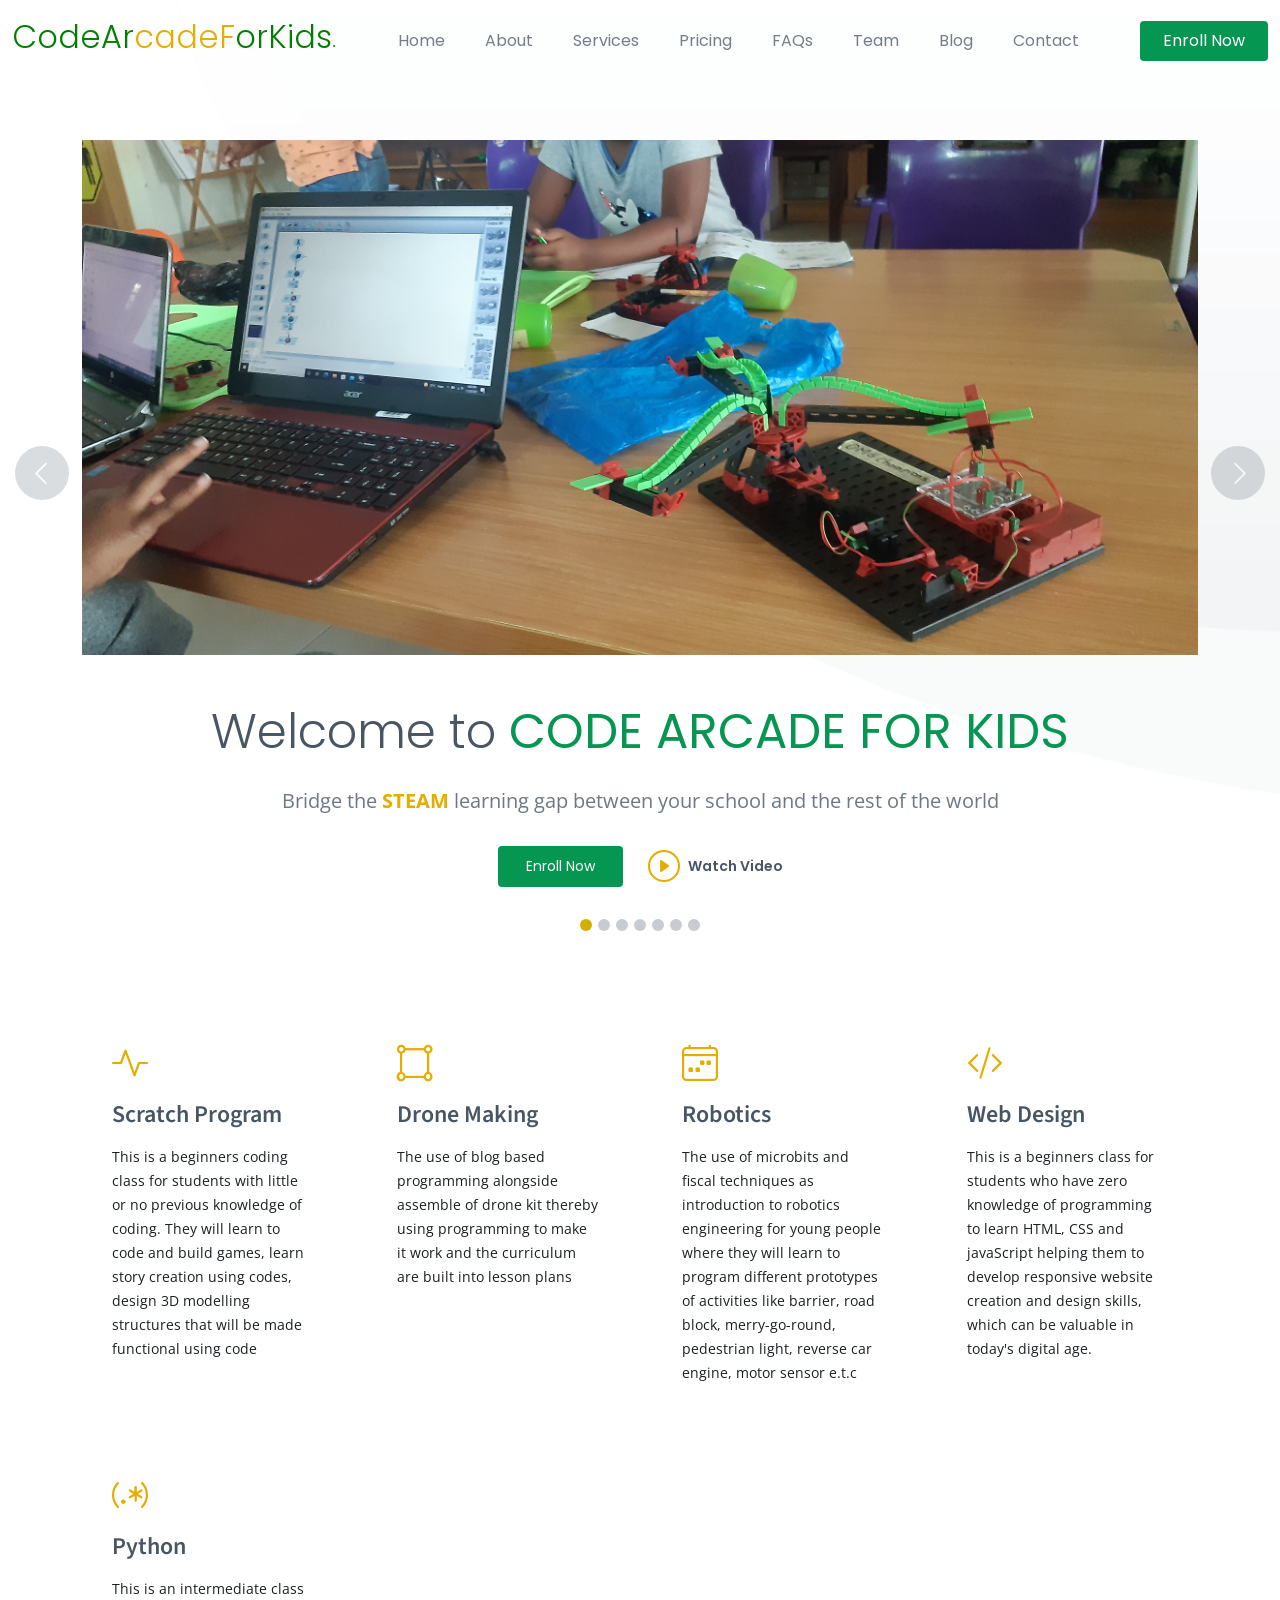
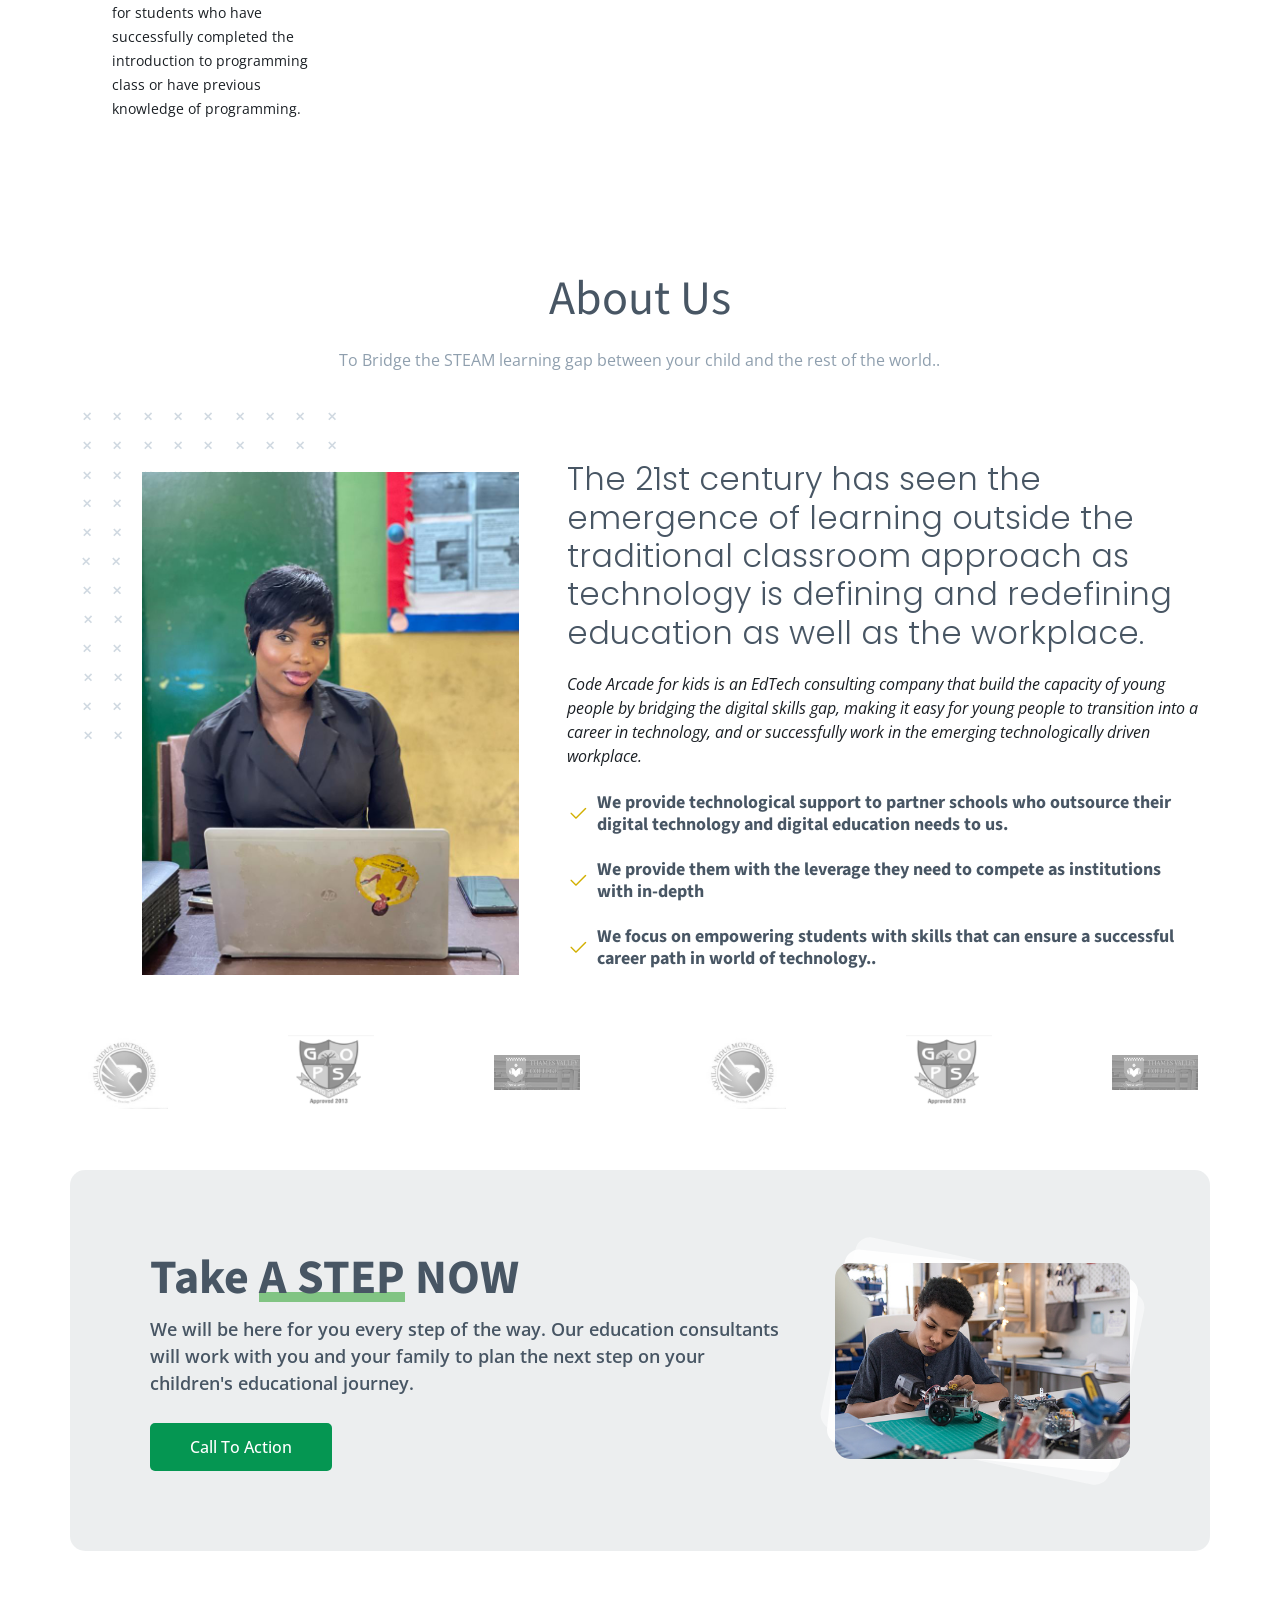
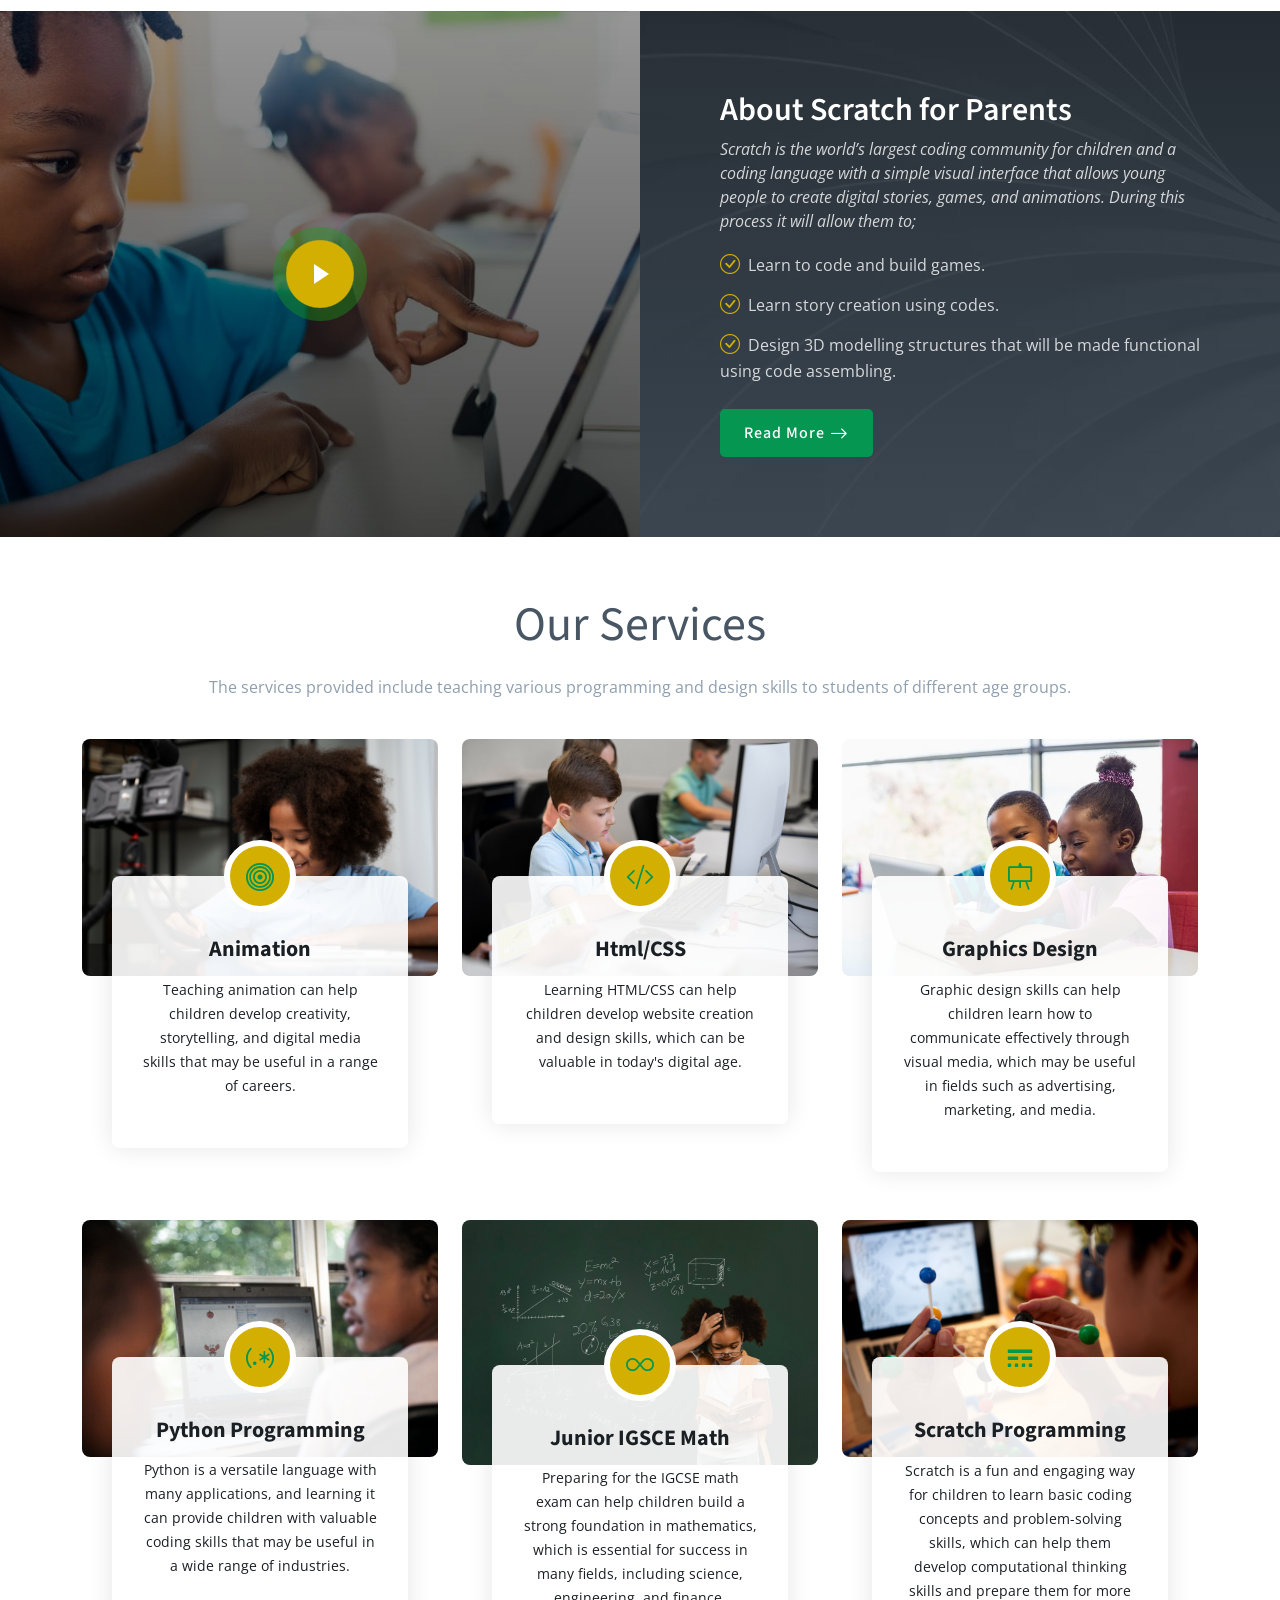
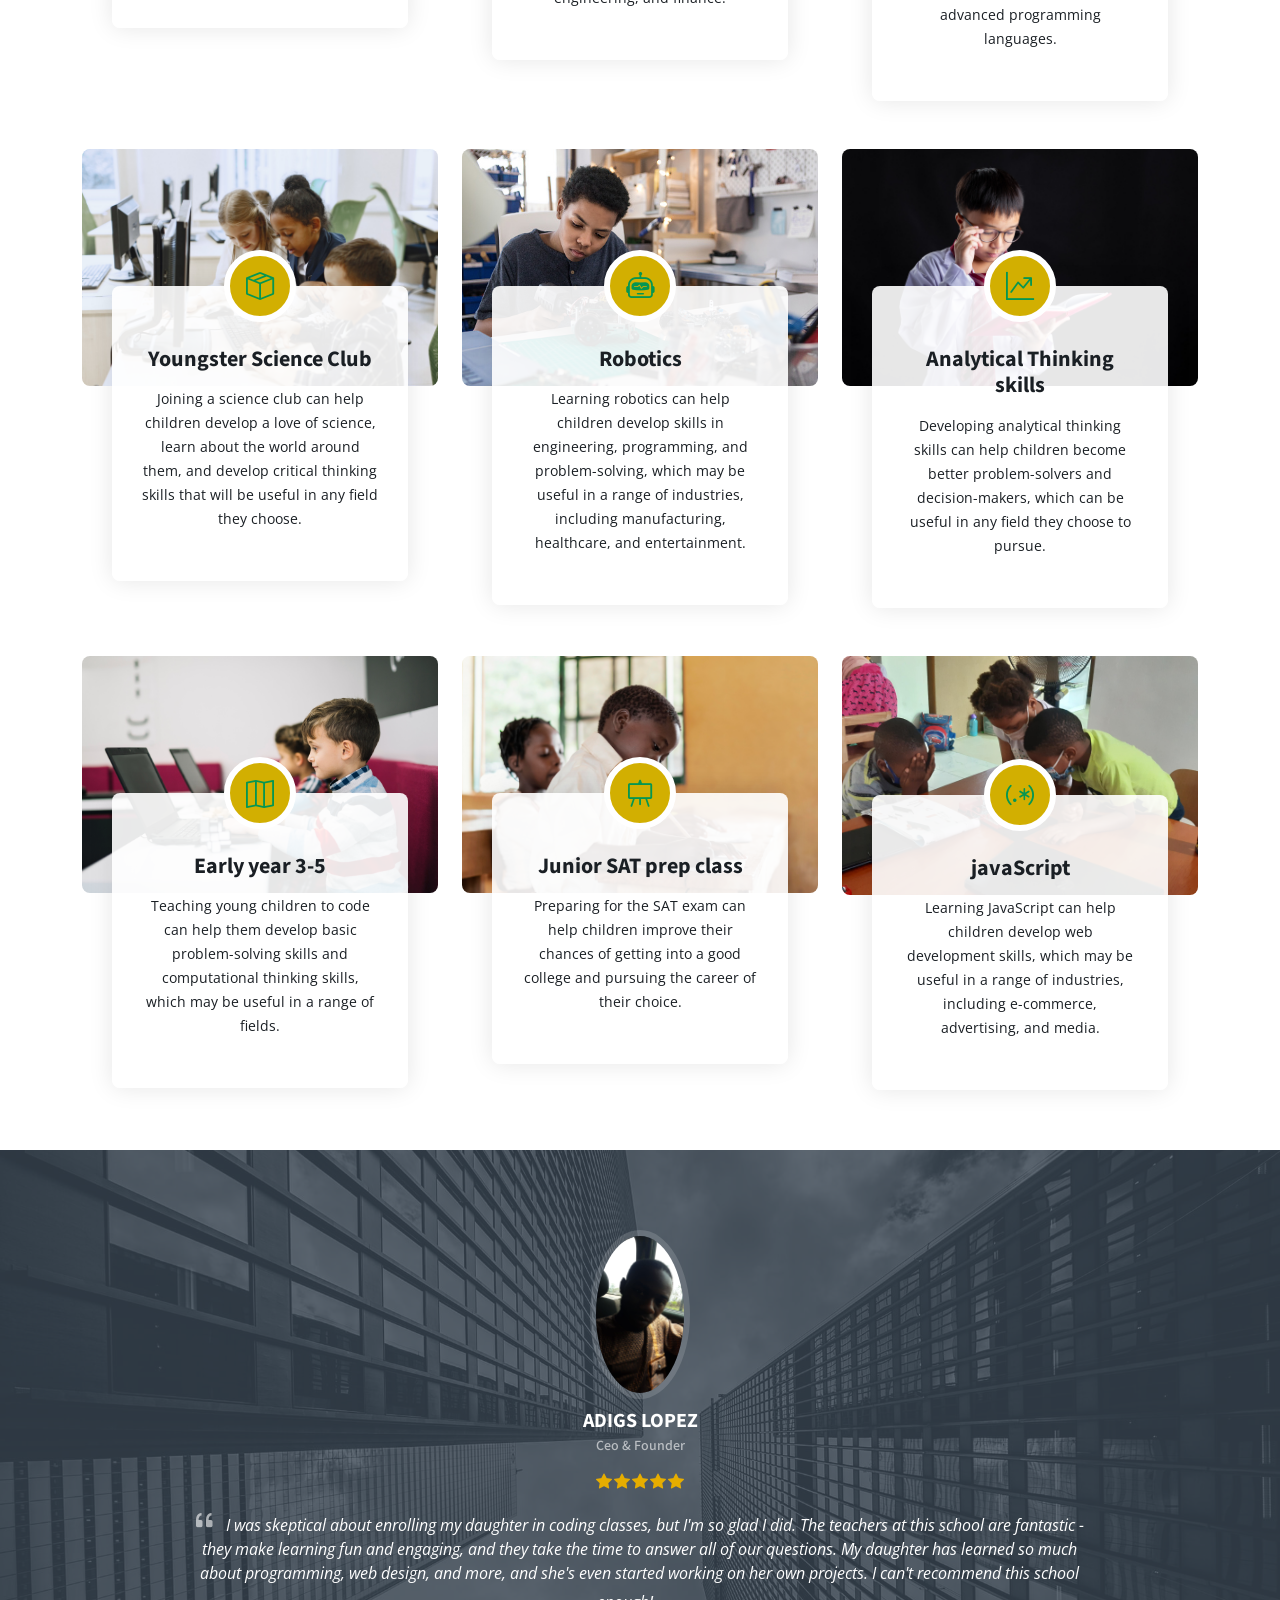
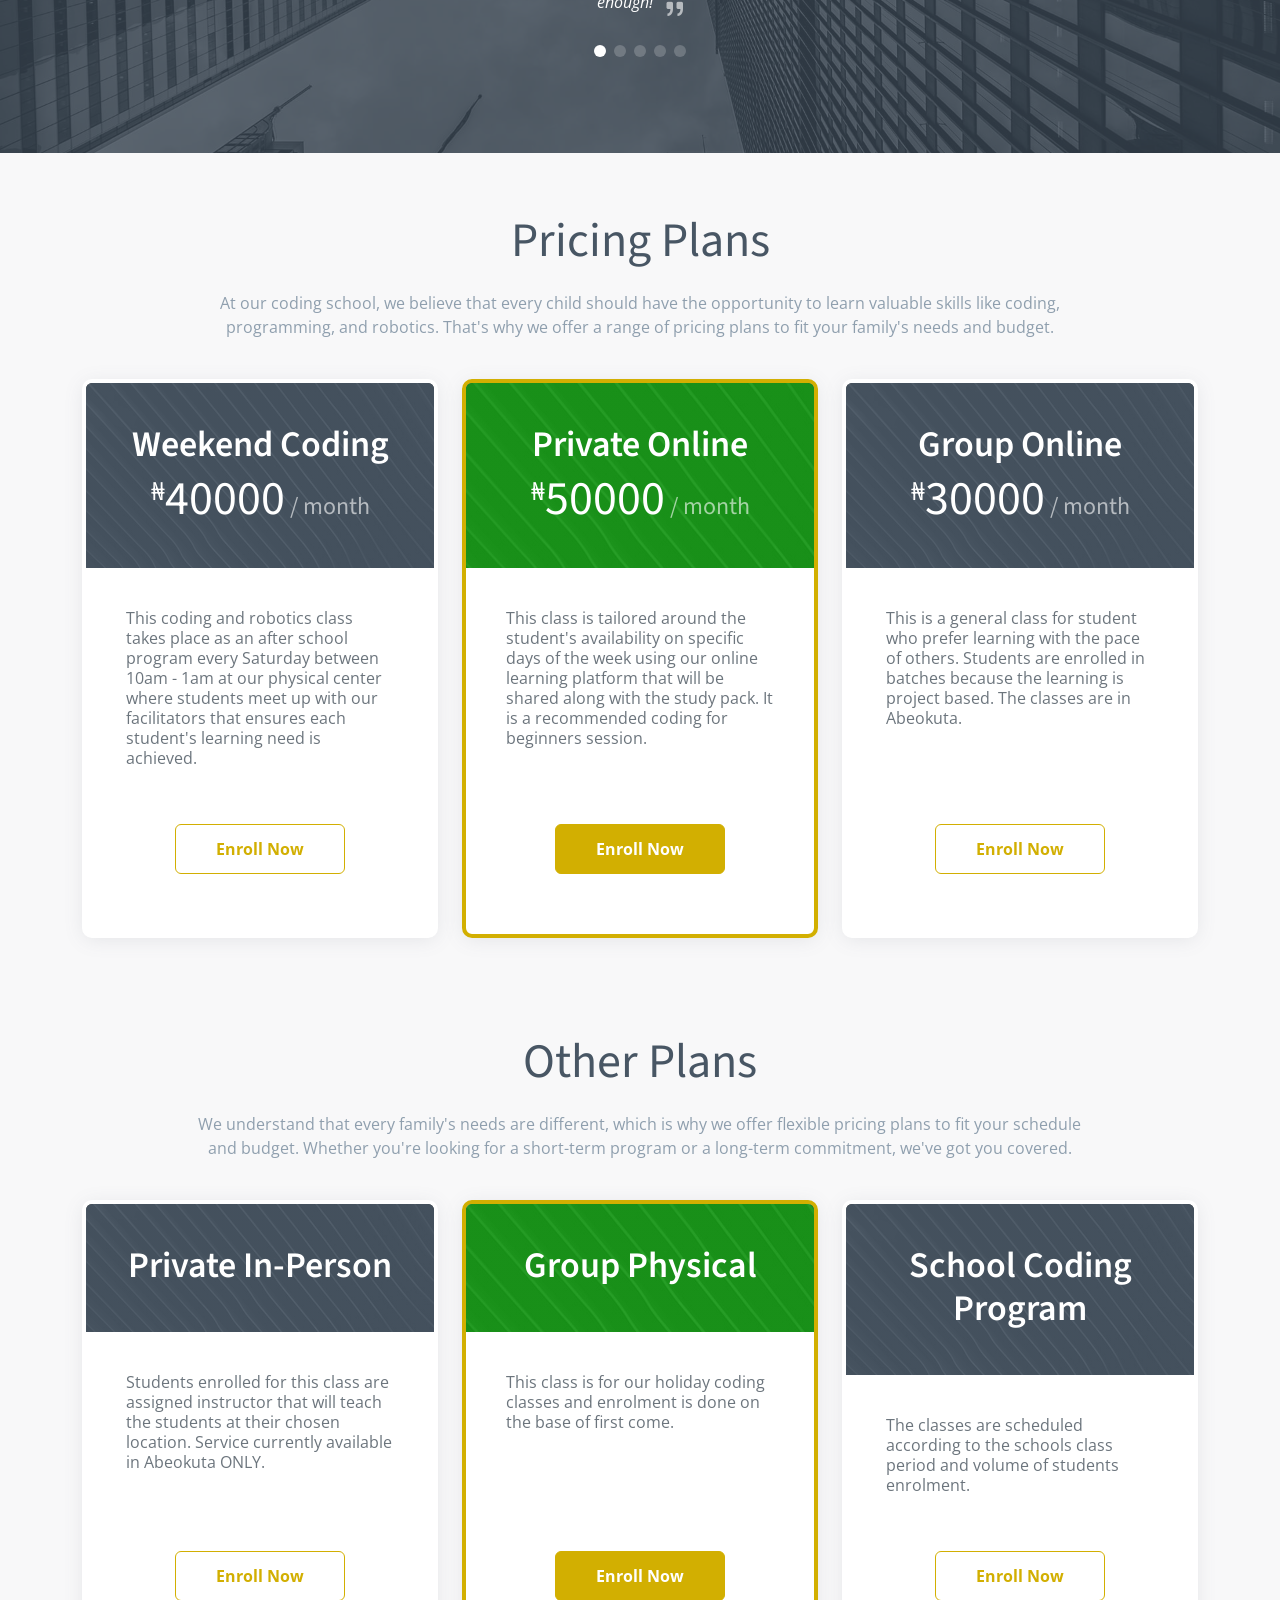
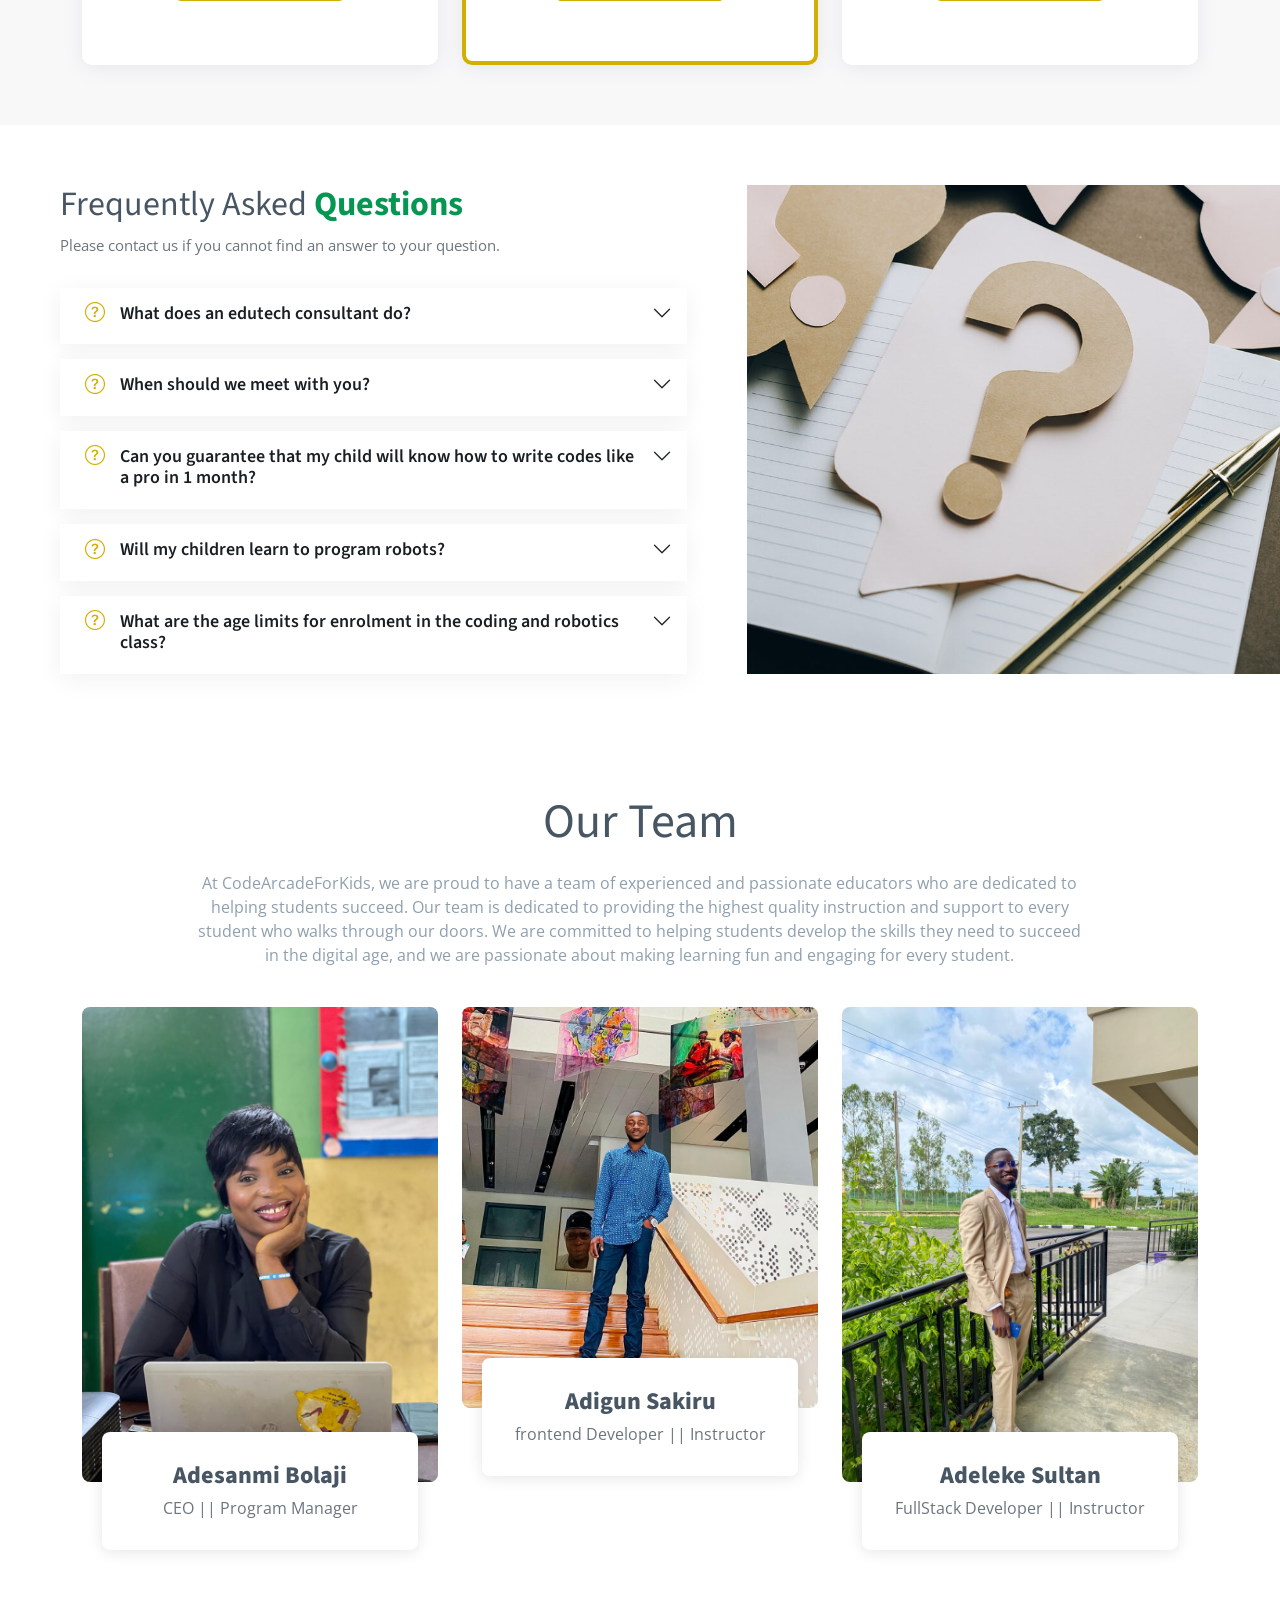
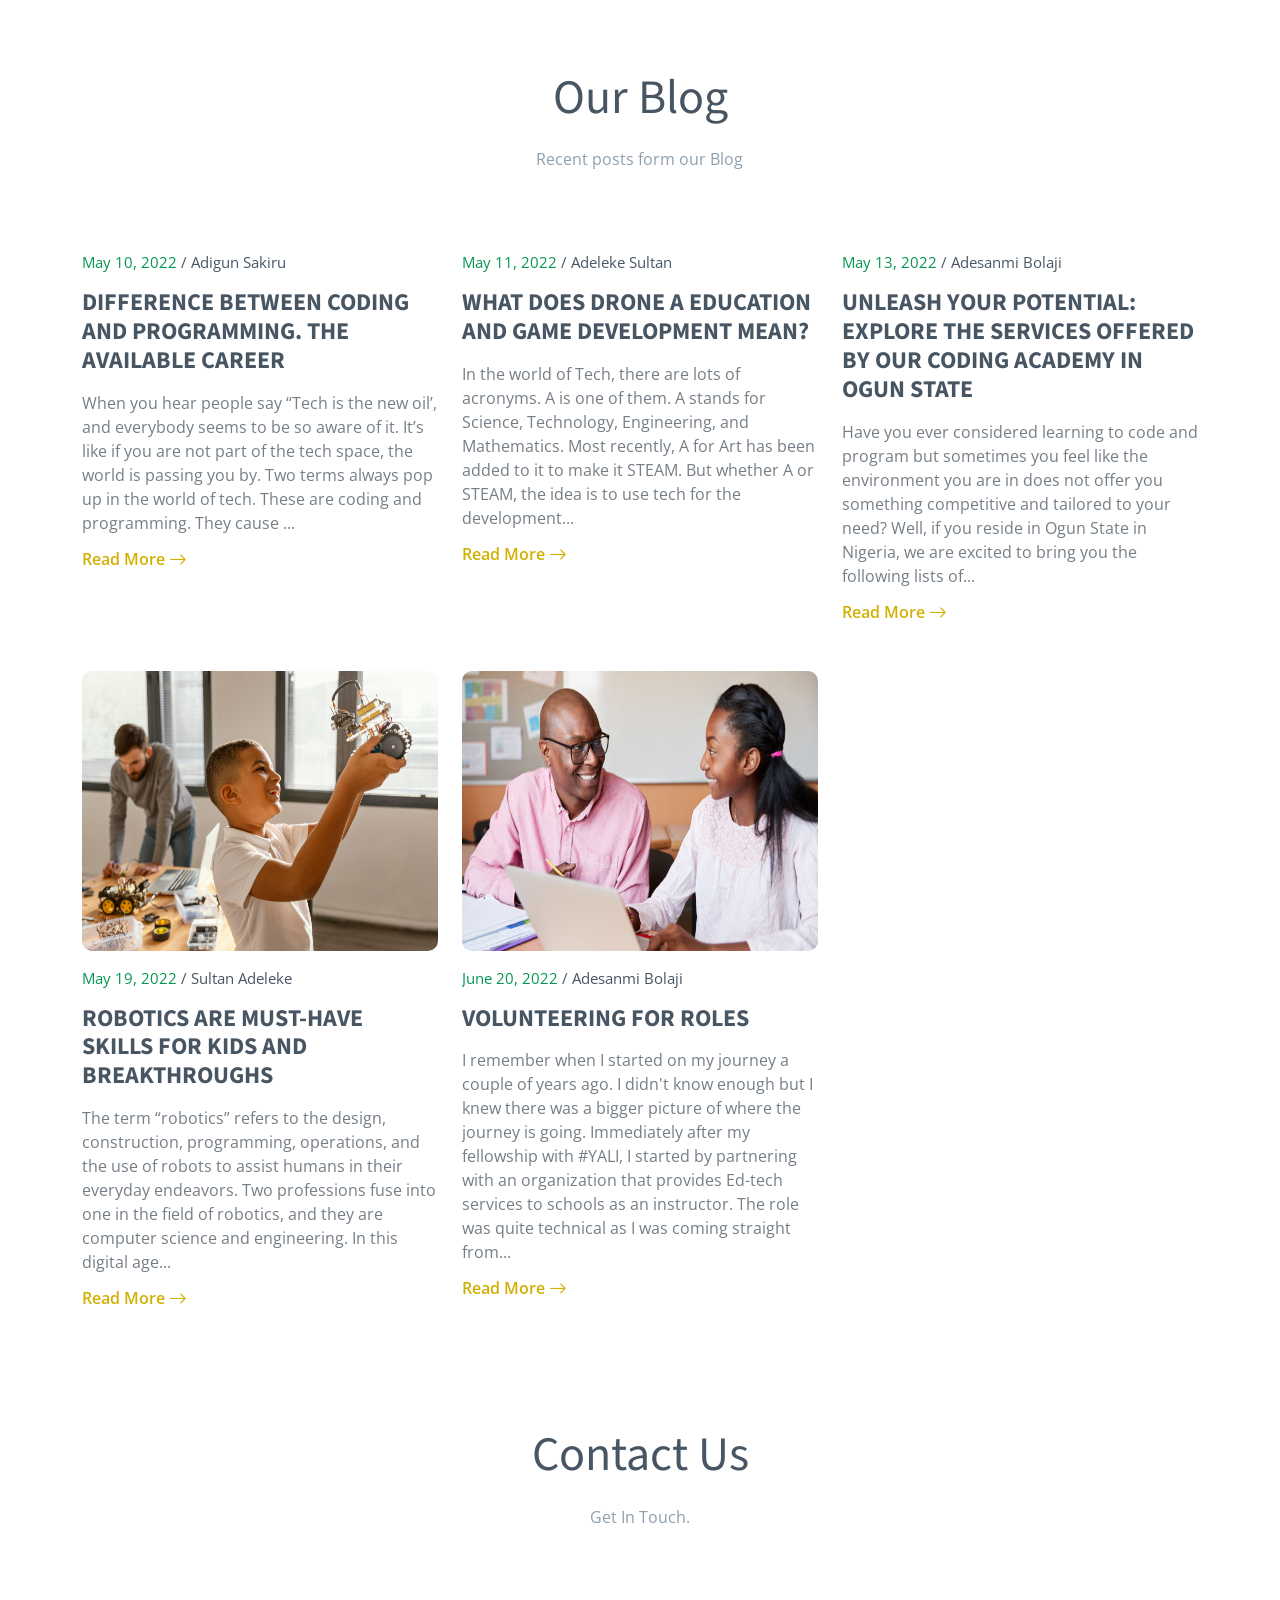
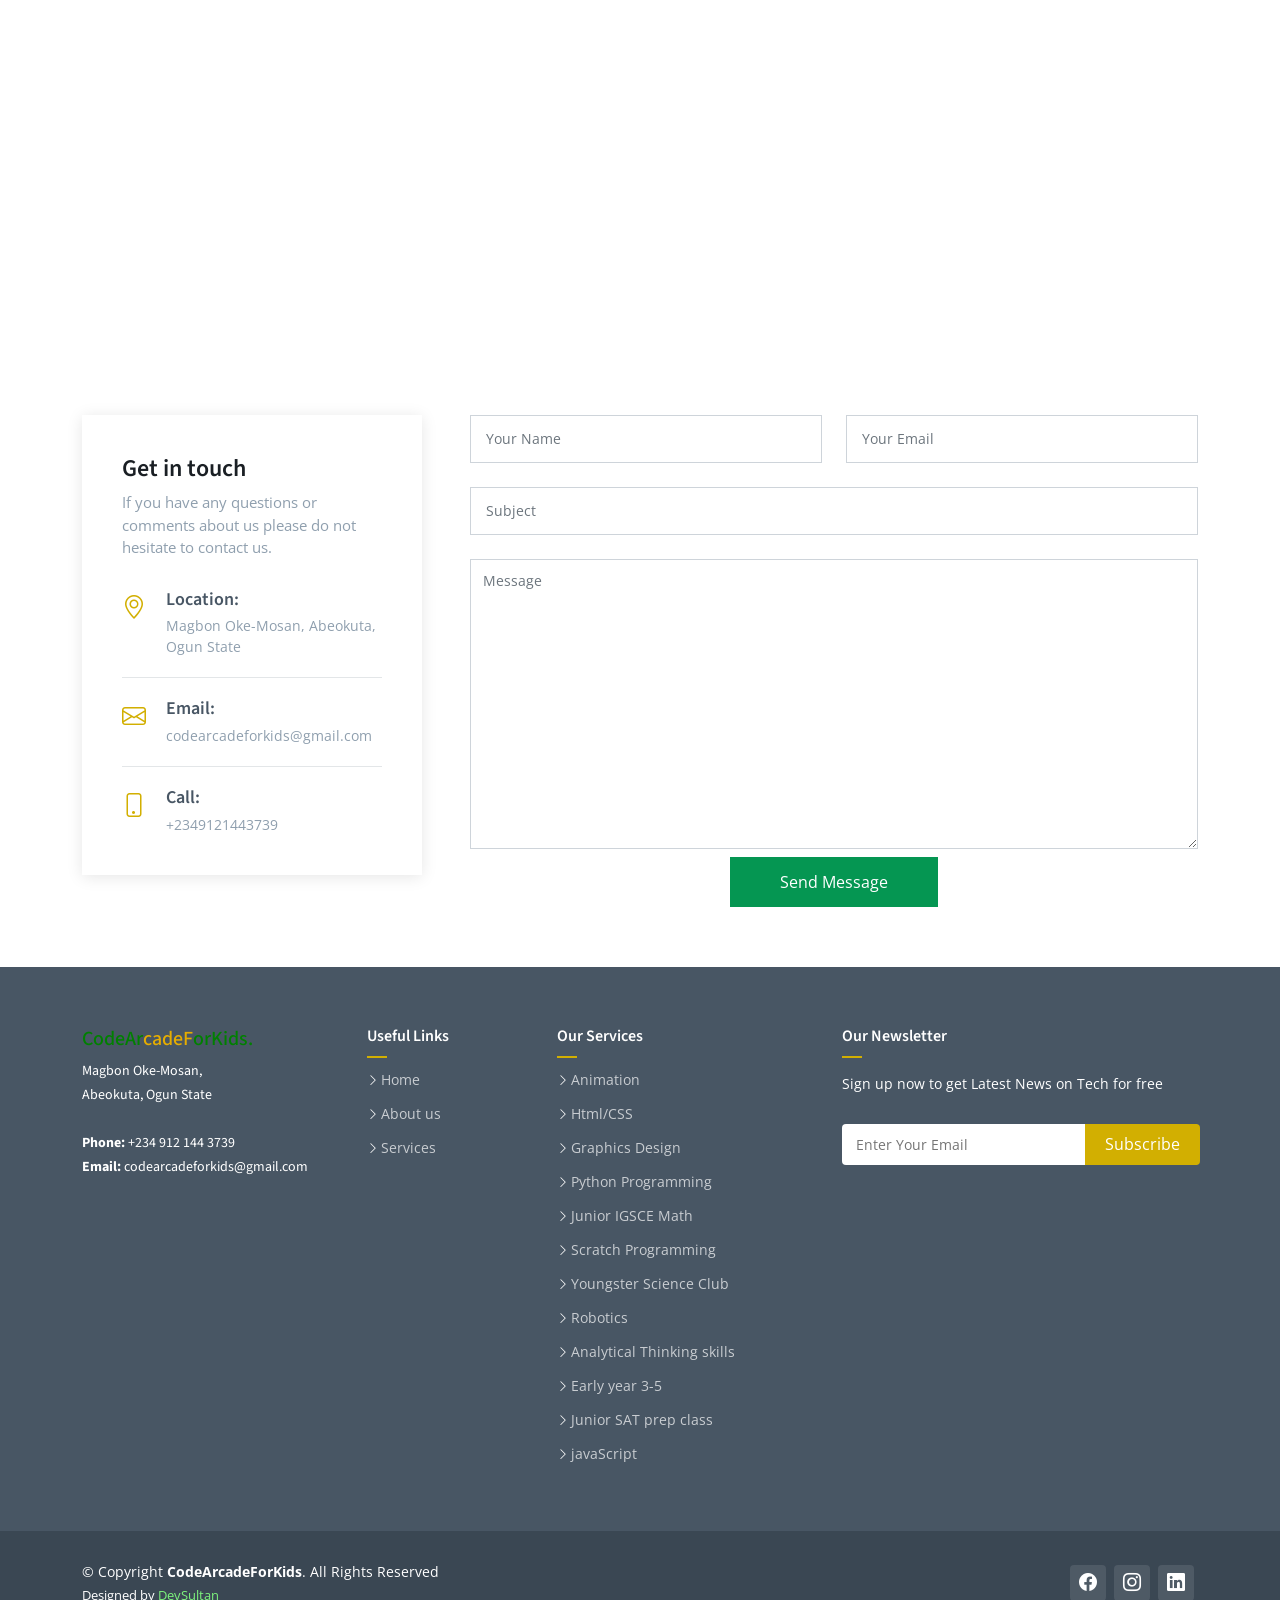
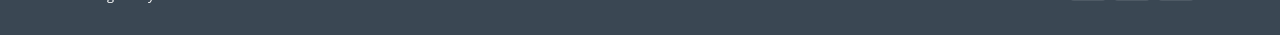
==== commit 8665676c: "updated slider" ====
--- a/index.html
+++ b/index.html
@@ -70,7 +70,7 @@
       <div class="carousel-item active">
         <div class="container">
           <div id="hero-fullscreen" class="hero-fullscreen d-flex align-items-center">
-            
+            <img src="./assets/img/bg-1.jpg" style="width: 100%;" id="hidden" alt="">
           </div>
           <br><br>
           <div class="container d-flex flex-column justify-content-center align-items-center text-center position-relative" data-aos="zoom-out">
@@ -90,7 +90,7 @@
       <div class="carousel-item">
         <div class="container">
           <div id="hero-fullscreen2" class="hero-fullscreen2 d-flex align-items-center">
-            
+            <img src="./assets/img/bg-2.jpg" style="width: 100%;" id="hidden" alt="">
           </div>
           <br><br>
           <div class="container d-flex flex-column justify-content-center align-items-center text-center position-relative" data-aos="zoom-out">
@@ -110,7 +110,81 @@
       <div class="carousel-item">
         <div class="container">
           <div id="hero-fullscreen3" class="hero-fullscreen3 d-flex align-items-center">
-            
+            <img src="./assets/img/bg-3.jpg" style="width: 100%;" id="hidden" alt="">
+          </div>
+          <br><br>
+          <div class="container d-flex flex-column justify-content-center align-items-center text-center position-relative" data-aos="zoom-out">
+              <h2>Welcome to <span class="color-green"><strong>CODE ARCADE</strong> <strong>FOR KIDS</strong></span></h2>
+              <p>Bridge the <strong class="color-yellow">STEAM </strong> learning gap between your school and the rest of the world</p>  
+            <div class="d-flex">
+              <a href="#pricing" class="btn-get-started scrollto">Enroll Now</a>
+              <a href="./assets/img/video-1.mp4" class="glightbox btn-watch-video d-flex align-items-center"><i class="bi bi-play-circle color-yellow"></i><span>Watch Video</span></a>
+            </div>
+          </div>
+        </div>
+      </div>
+      <!-- End Carousel Item -->
+      <div class="carousel-item">
+        <div class="container">
+          <div id="hero-fullscreen4" class="hero-fullscreen4 d-flex align-items-center">
+            <img src="./assets/img/bg-4.jpg" style="width: 100%;" id="hidden" alt="">
+          </div>
+          <br><br>
+          <div class="container d-flex flex-column justify-content-center align-items-center text-center position-relative" data-aos="zoom-out">
+            <div >
+              <h2>Welcome to <span class="color-green"><strong>CODE ARCADE</strong> <strong>FOR KIDS</strong></span></h2>
+              <p>Bridge the <strong class="color-yellow">STEAM </strong> learning gap between your school and the rest of the world</p>  
+            </div>
+            <div class="d-flex">
+              <a href="#pricing" class="btn-get-started scrollto">Enroll Now</a>
+              <a href="./assets/img/video-2.mp4" class="glightbox btn-watch-video d-flex align-items-center"><i class="bi bi-play-circle color-yellow"></i><span>Watch Video </span></a>
+            </div>
+          </div>
+        </div>
+      </div>
+      <!-- End Carousel Item -->
+
+      <div class="carousel-item">
+        <div class="container">
+          <div id="hero-fullscreen5" class="hero-fullscreen5 d-flex align-items-center">
+            <img src="./assets/img/bg-5.jpg" style="width: 100%;" id="hidden" alt="">
+          </div>
+          <br><br>
+          <div class="container d-flex flex-column justify-content-center align-items-center text-center position-relative" data-aos="zoom-out">
+              <h2>Welcome to <span class="color-green"><strong>CODE ARCADE</strong> <strong>FOR KIDS</strong></span></h2>
+              <p>Bridge the <strong class="color-yellow">STEAM </strong> learning gap between your school and the rest of the world</p>  
+            <div class="d-flex">
+              <a href="#pricing" class="btn-get-started scrollto">Enroll Now</a>
+              <a href="./assets/img/video-1.mp4" class="glightbox btn-watch-video d-flex align-items-center"><i class="bi bi-play-circle color-yellow"></i><span>Watch Video</span></a>
+            </div>
+          </div>
+        </div>
+      </div>
+      <!-- End Carousel Item -->
+      <div class="carousel-item">
+        <div class="container">
+          <div id="hero-fullscreen6" class="hero-fullscreen6 d-flex align-items-center">
+            <img src="./assets/img/bg-6.jpg" style="width: 100%;" id="hidden" alt="">
+          </div>
+          <br><br>
+          <div class="container d-flex flex-column justify-content-center align-items-center text-center position-relative" data-aos="zoom-out">
+            <div >
+              <h2>Welcome to <span class="color-green"><strong>CODE ARCADE</strong> <strong>FOR KIDS</strong></span></h2>
+              <p>Bridge the <strong class="color-yellow">STEAM </strong> learning gap between your school and the rest of the world</p>  
+            </div>
+            <div class="d-flex">
+              <a href="#pricing" class="btn-get-started scrollto">Enroll Now</a>
+              <a href="./assets/img/video-2.mp4" class="glightbox btn-watch-video d-flex align-items-center"><i class="bi bi-play-circle color-yellow"></i><span>Watch Video </span></a>
+            </div>
+          </div>
+        </div>
+      </div>
+      <!-- End Carousel Item -->
+
+      <div class="carousel-item">
+        <div class="container">
+          <div id="hero-fullscreen7" class="hero-fullscreen7 d-flex align-items-center">
+            <img src="./assets/img/bg-7.jpg" style="width: 100%;" id="hidden" alt="">
           </div>
           <br><br>
           <div class="container d-flex flex-column justify-content-center align-items-center text-center position-relative" data-aos="zoom-out">
@@ -1206,7 +1280,7 @@
               <li><i class="bi bi-chevron-right"></i> <a href="#services">Services</a></li>
             </ul>
           </div>
-          
+
           <div class="col-lg-3 col-md-6 footer-links">
             <h4>Our Services</h4>
             <ul>
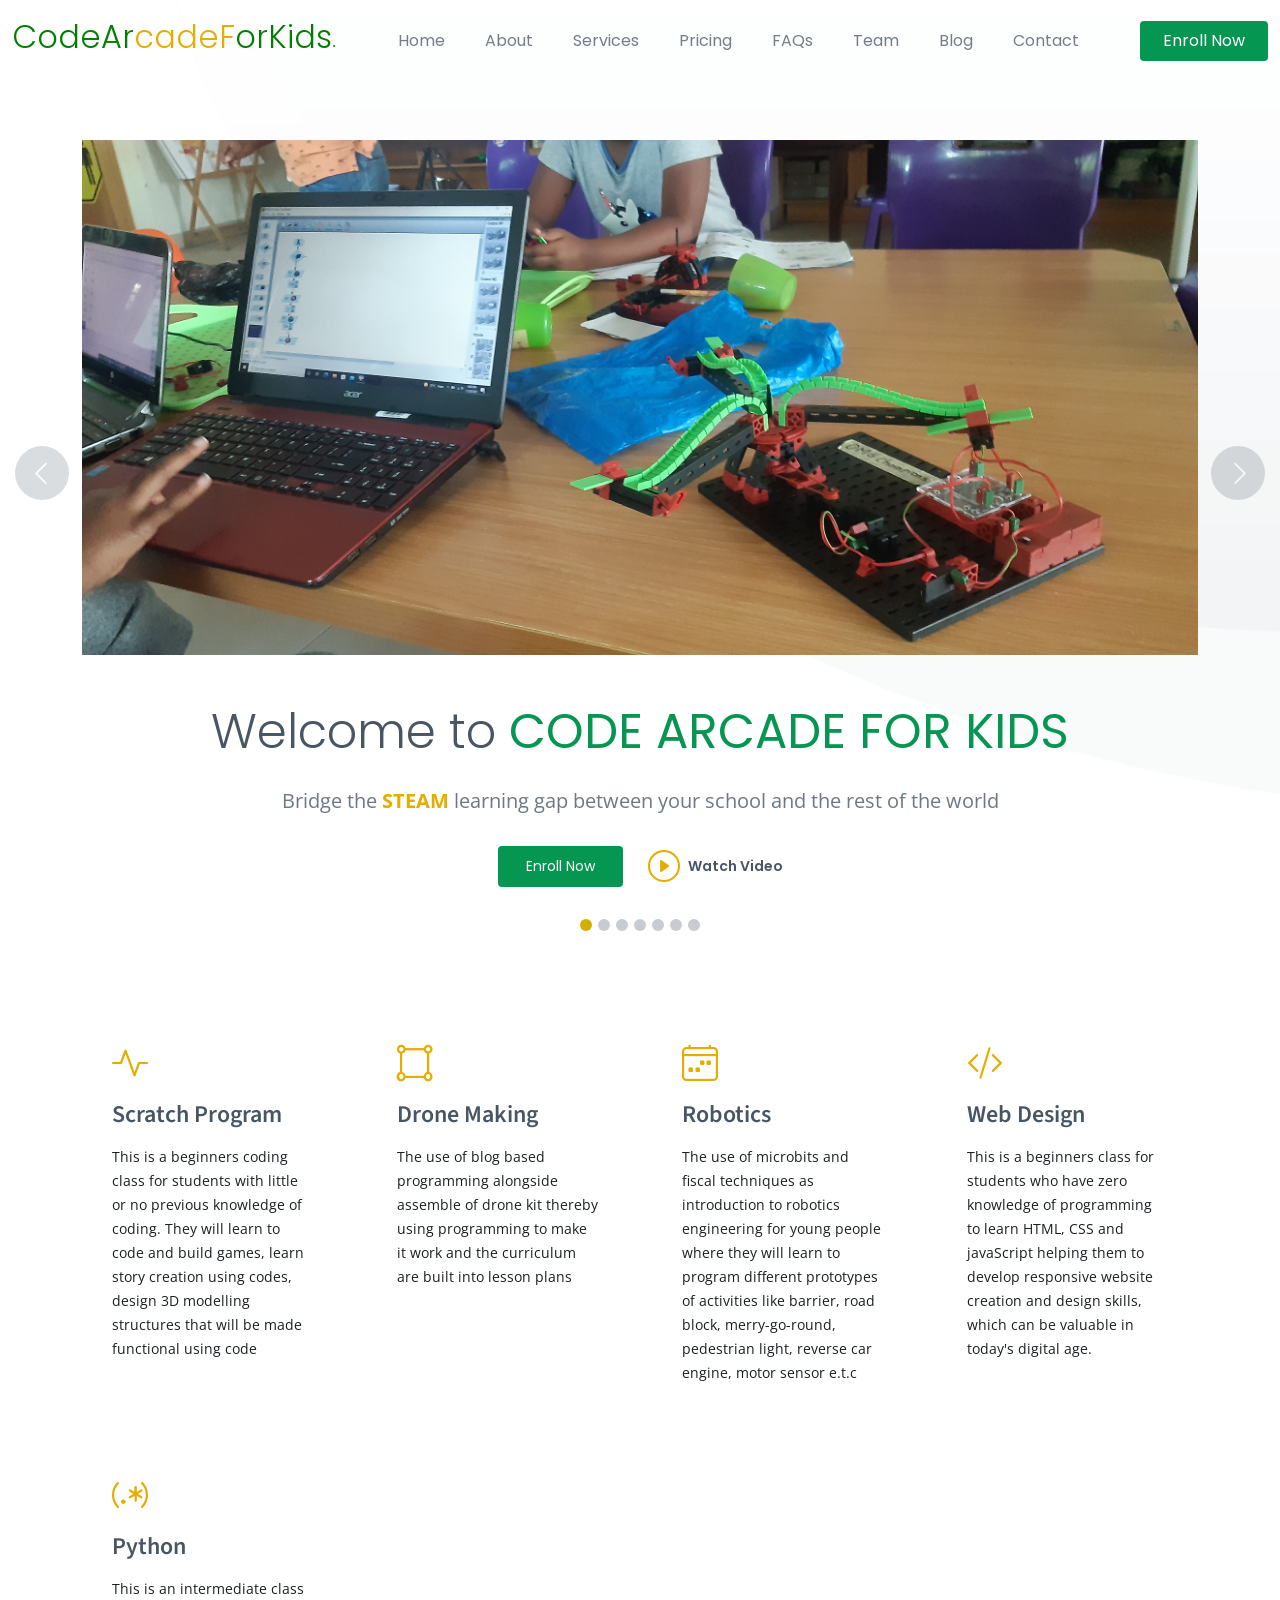
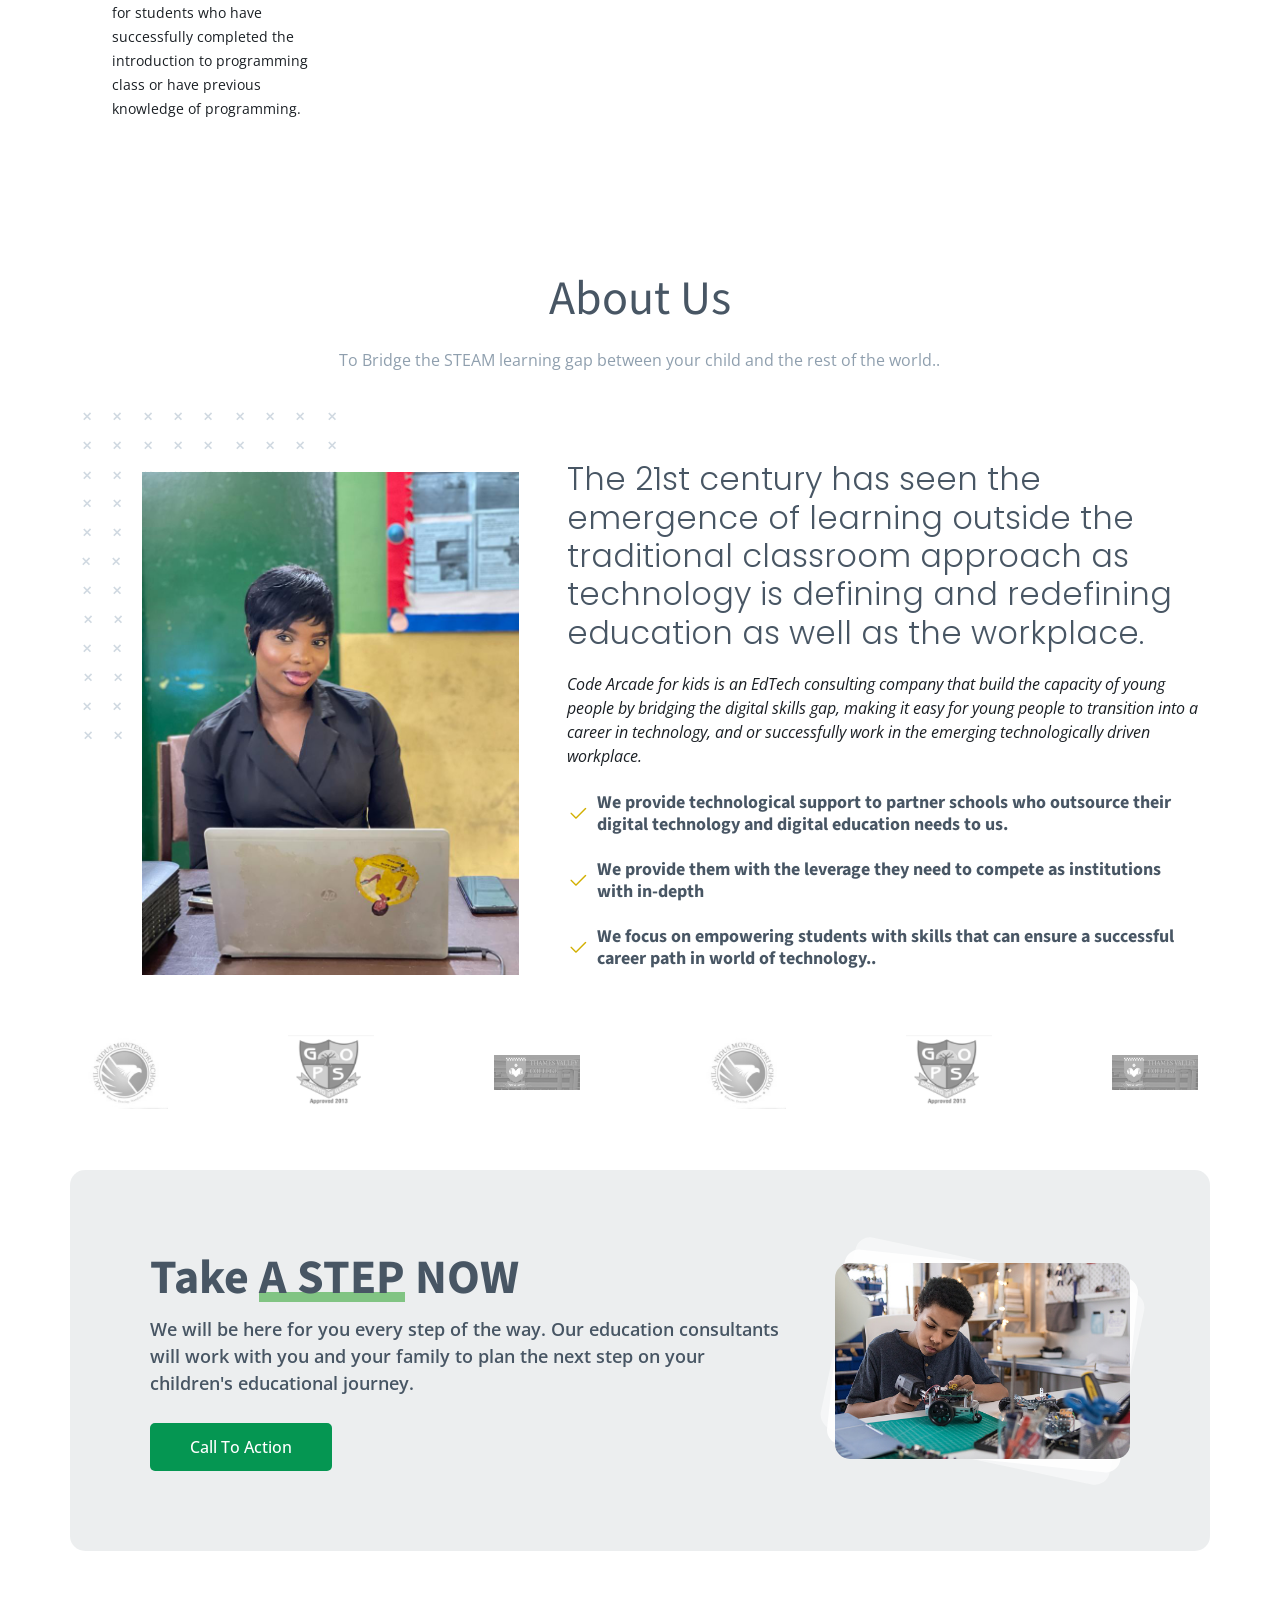
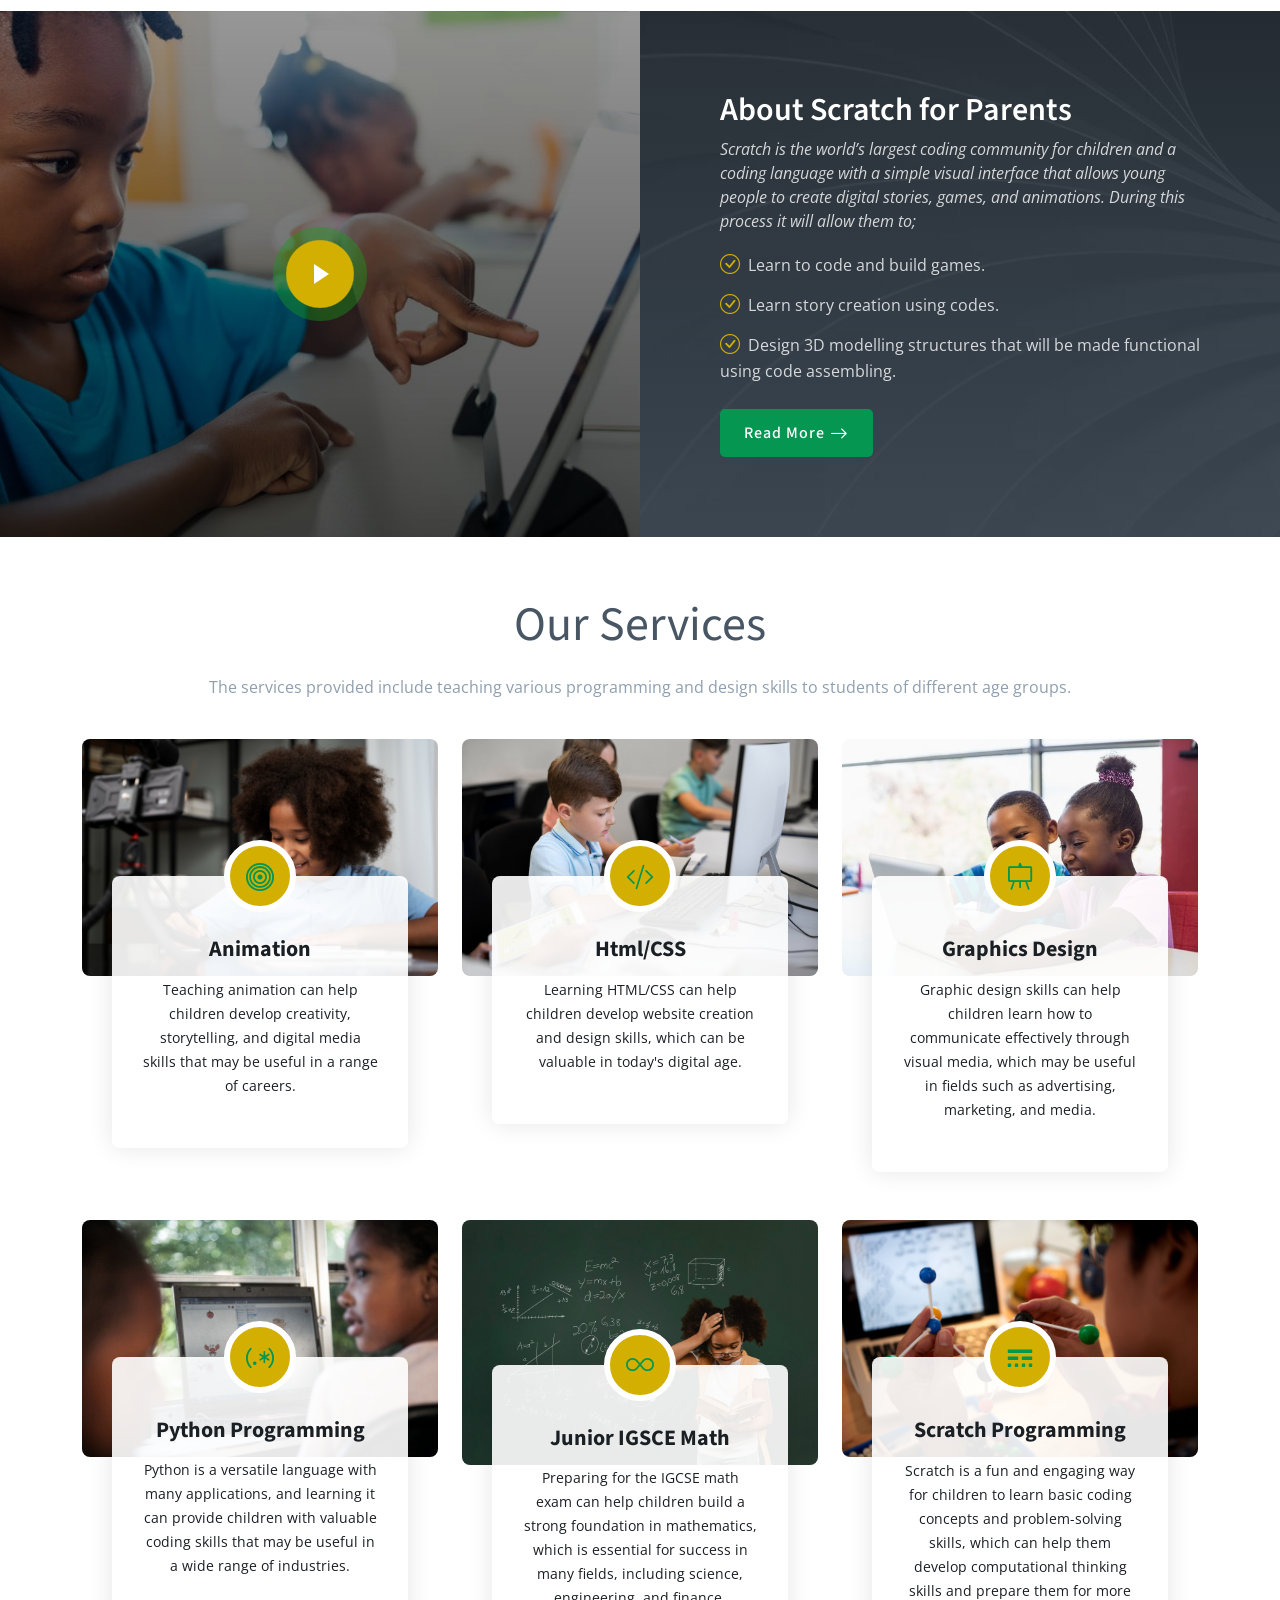
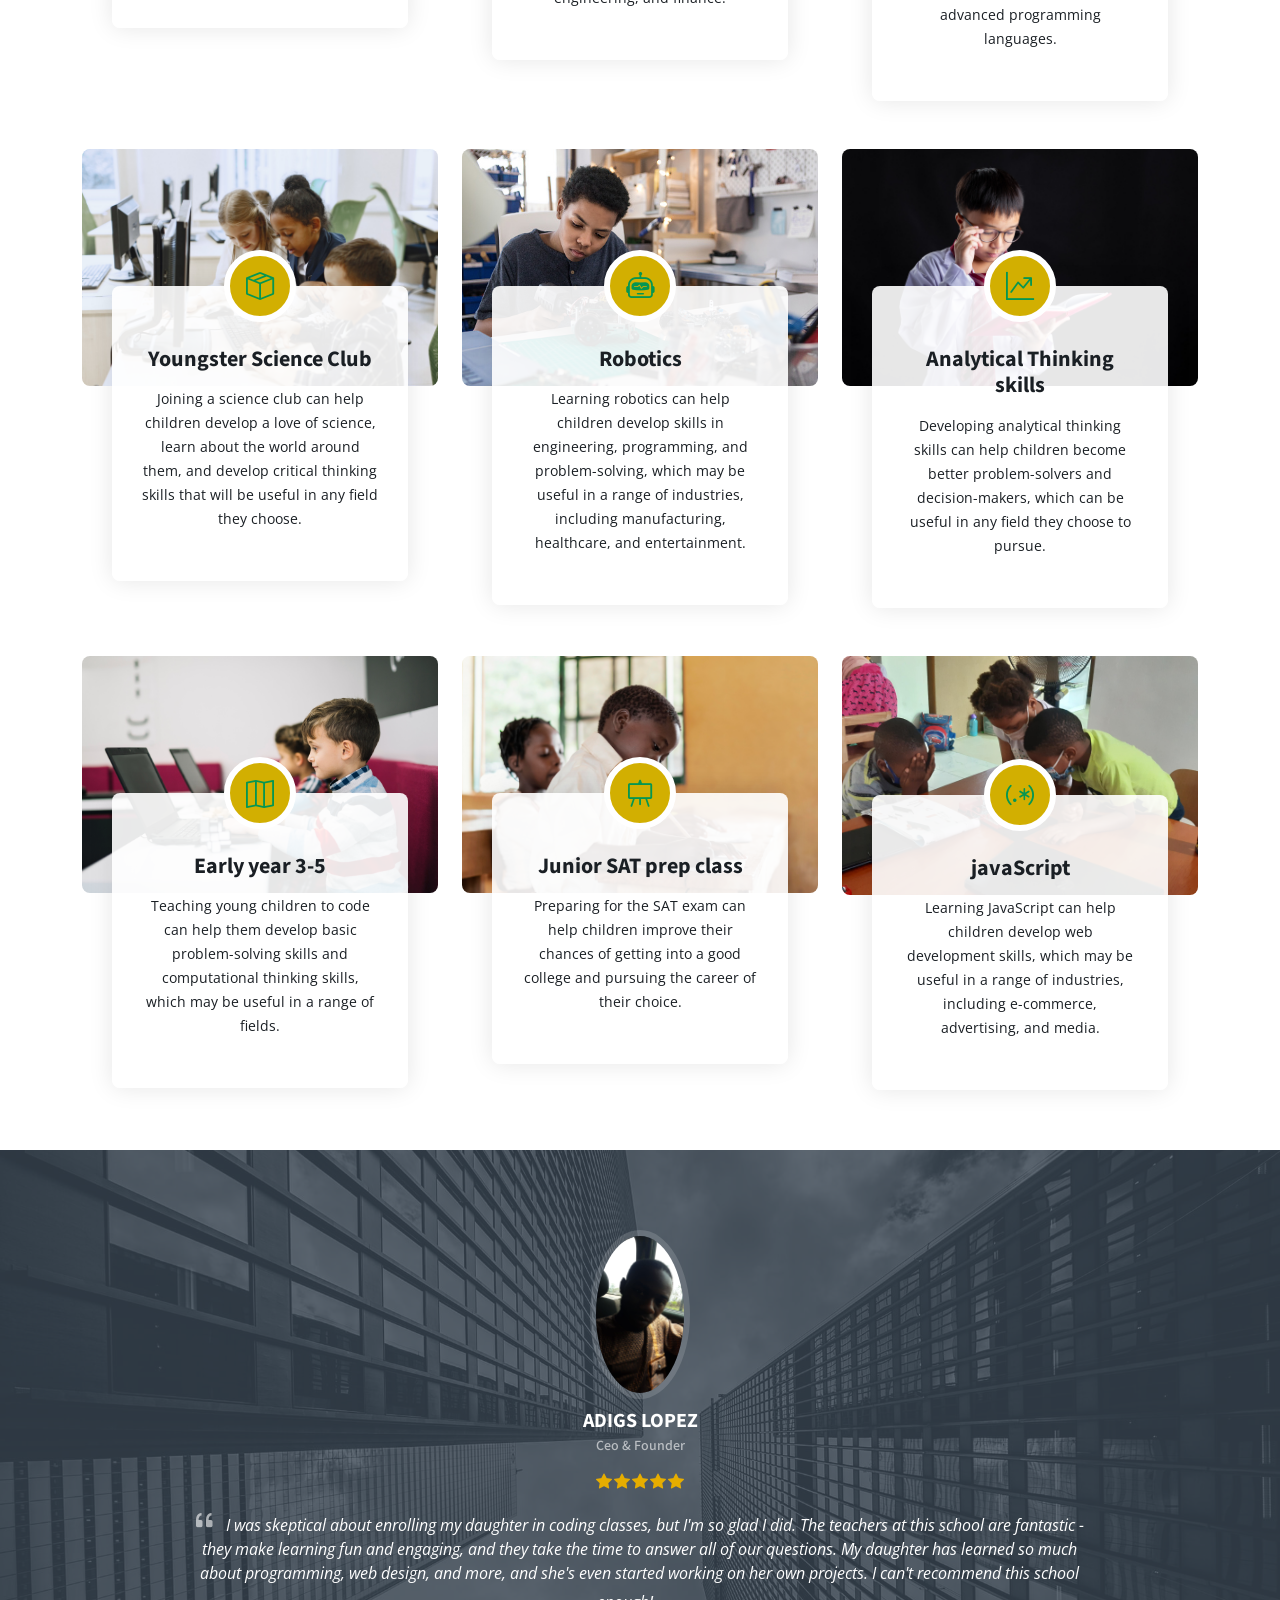
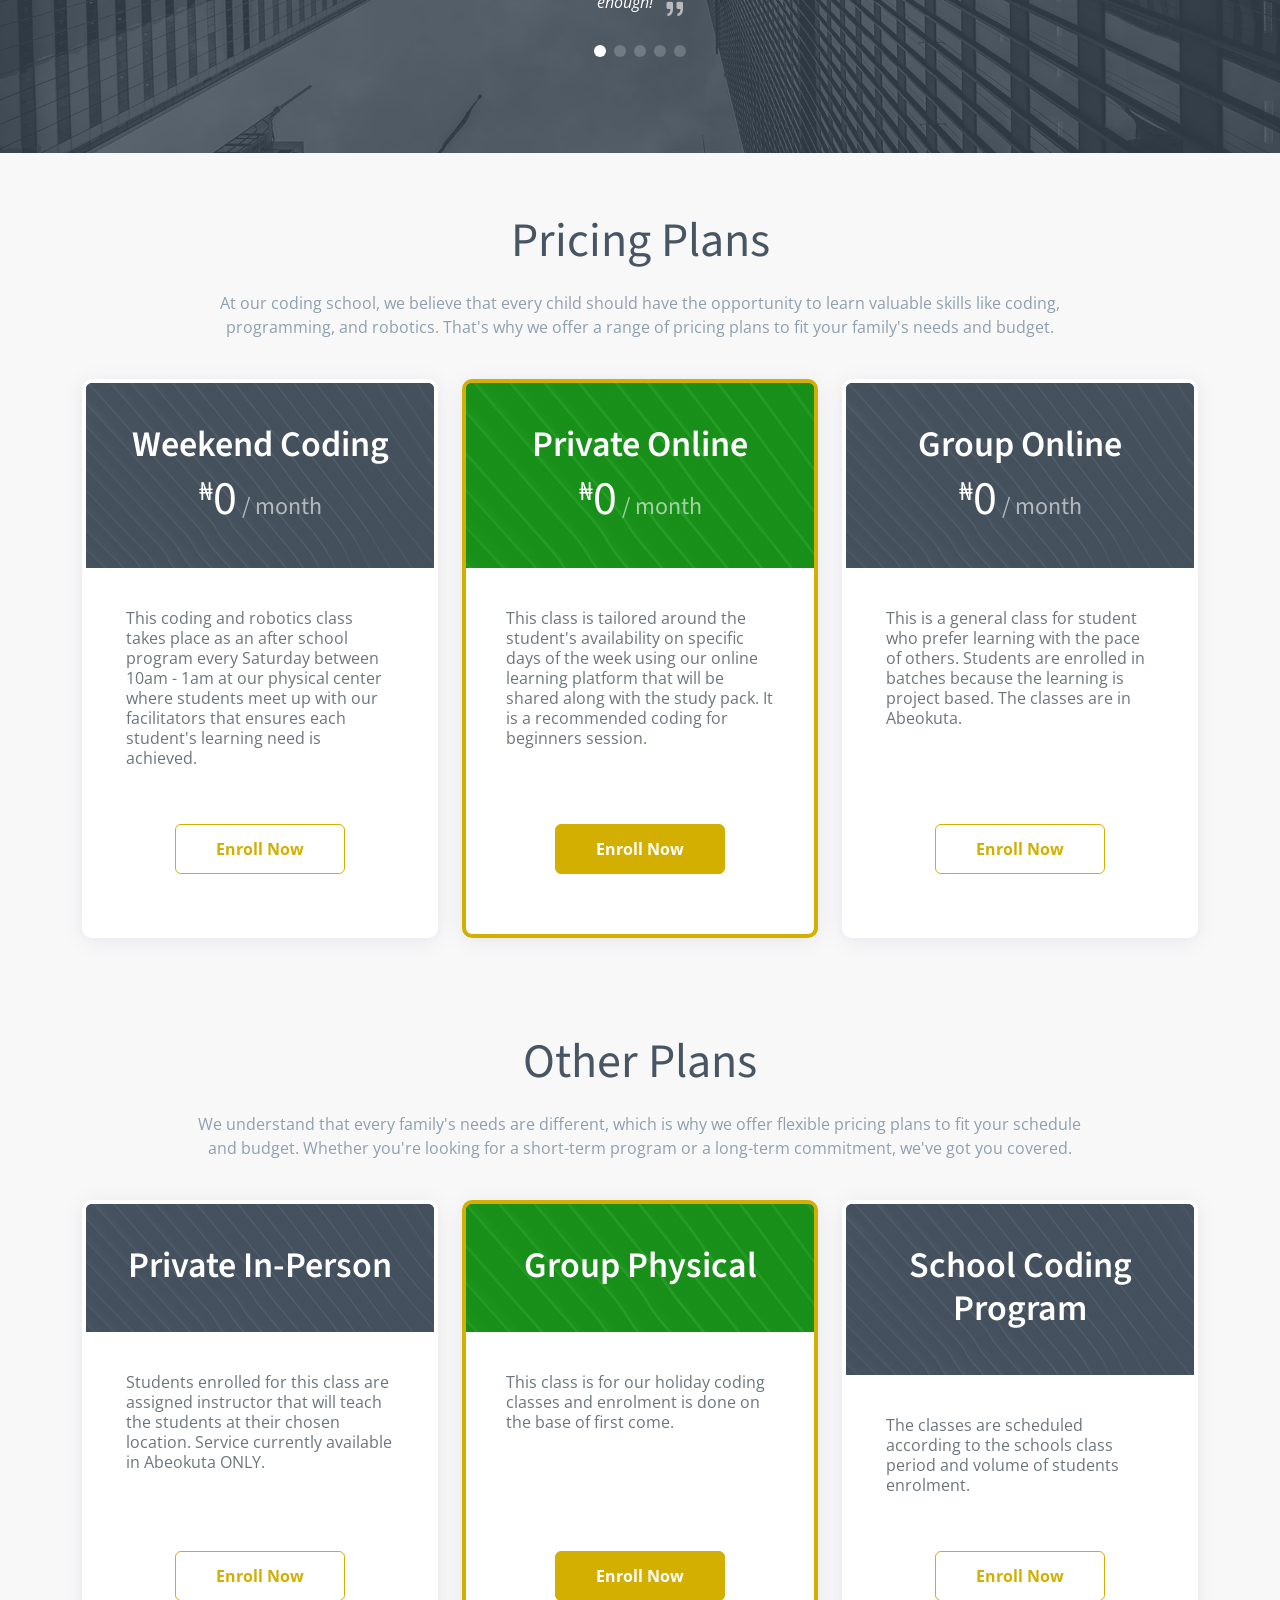
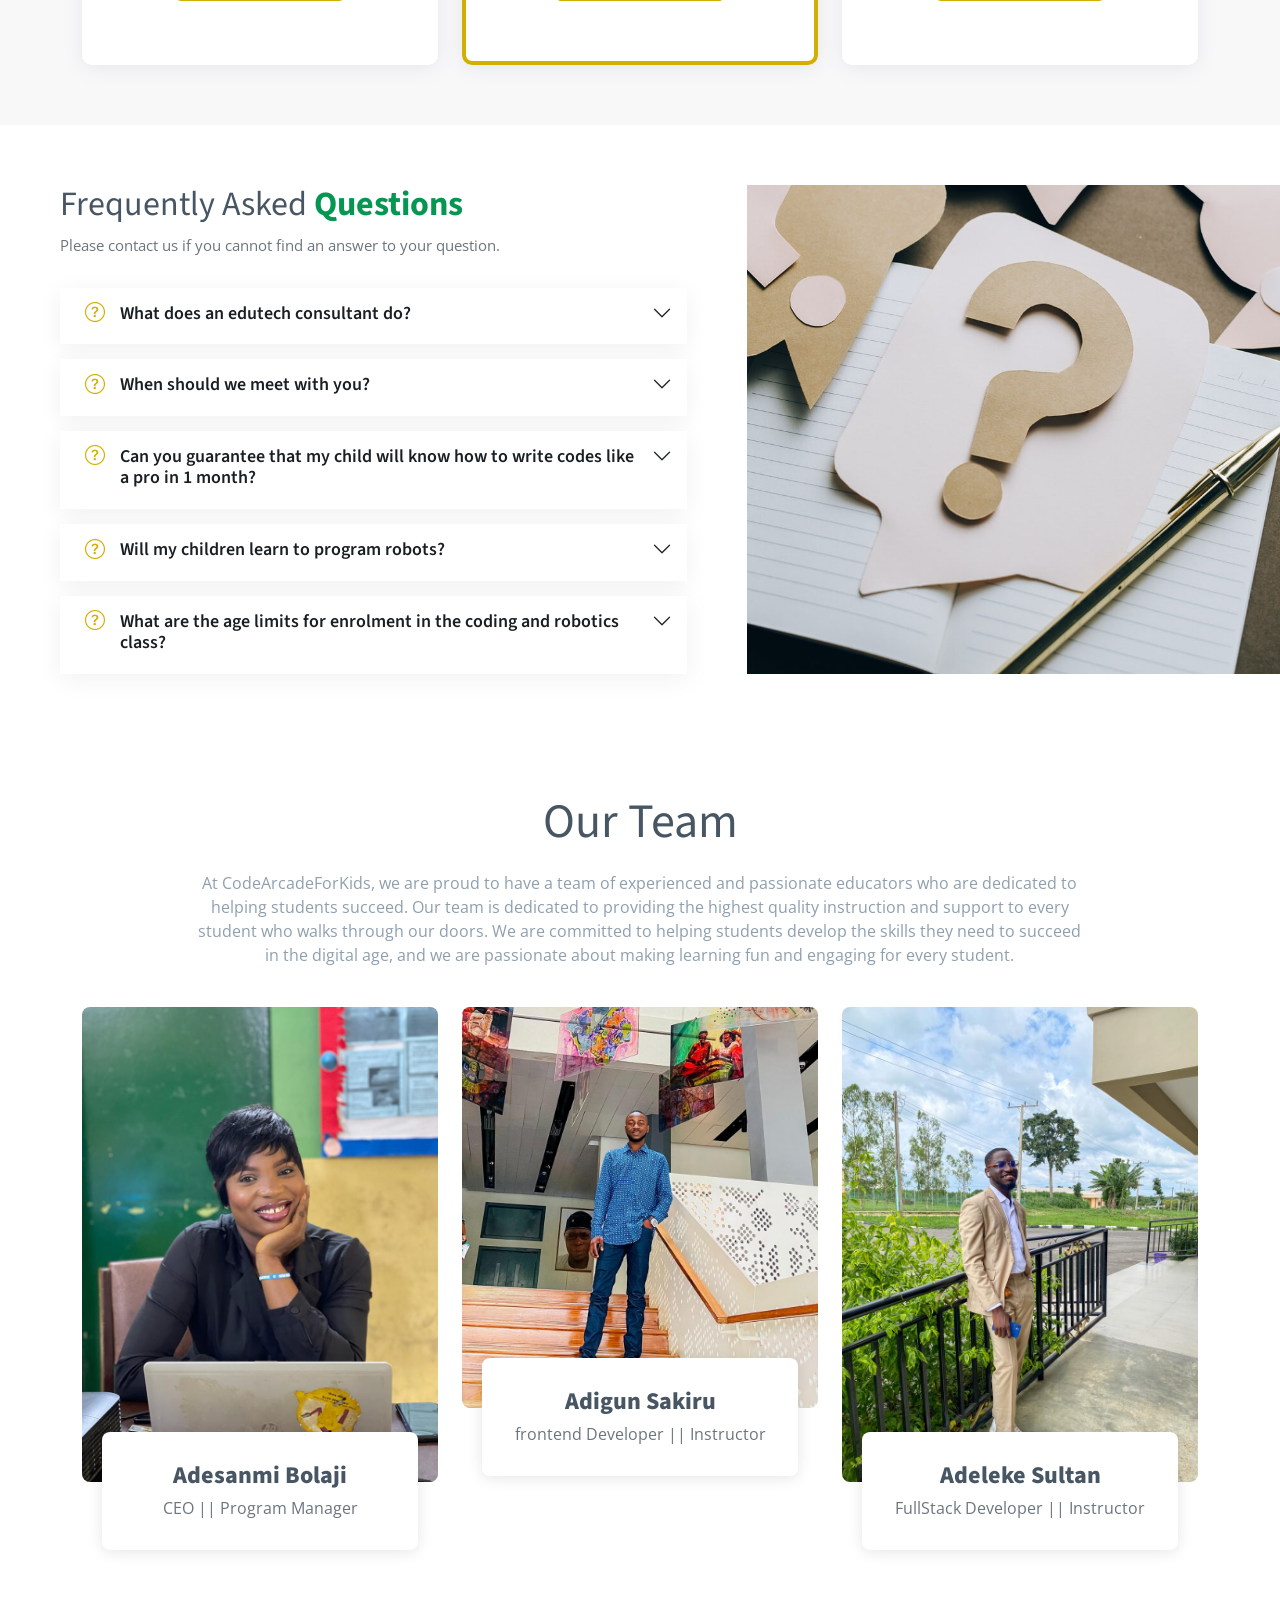
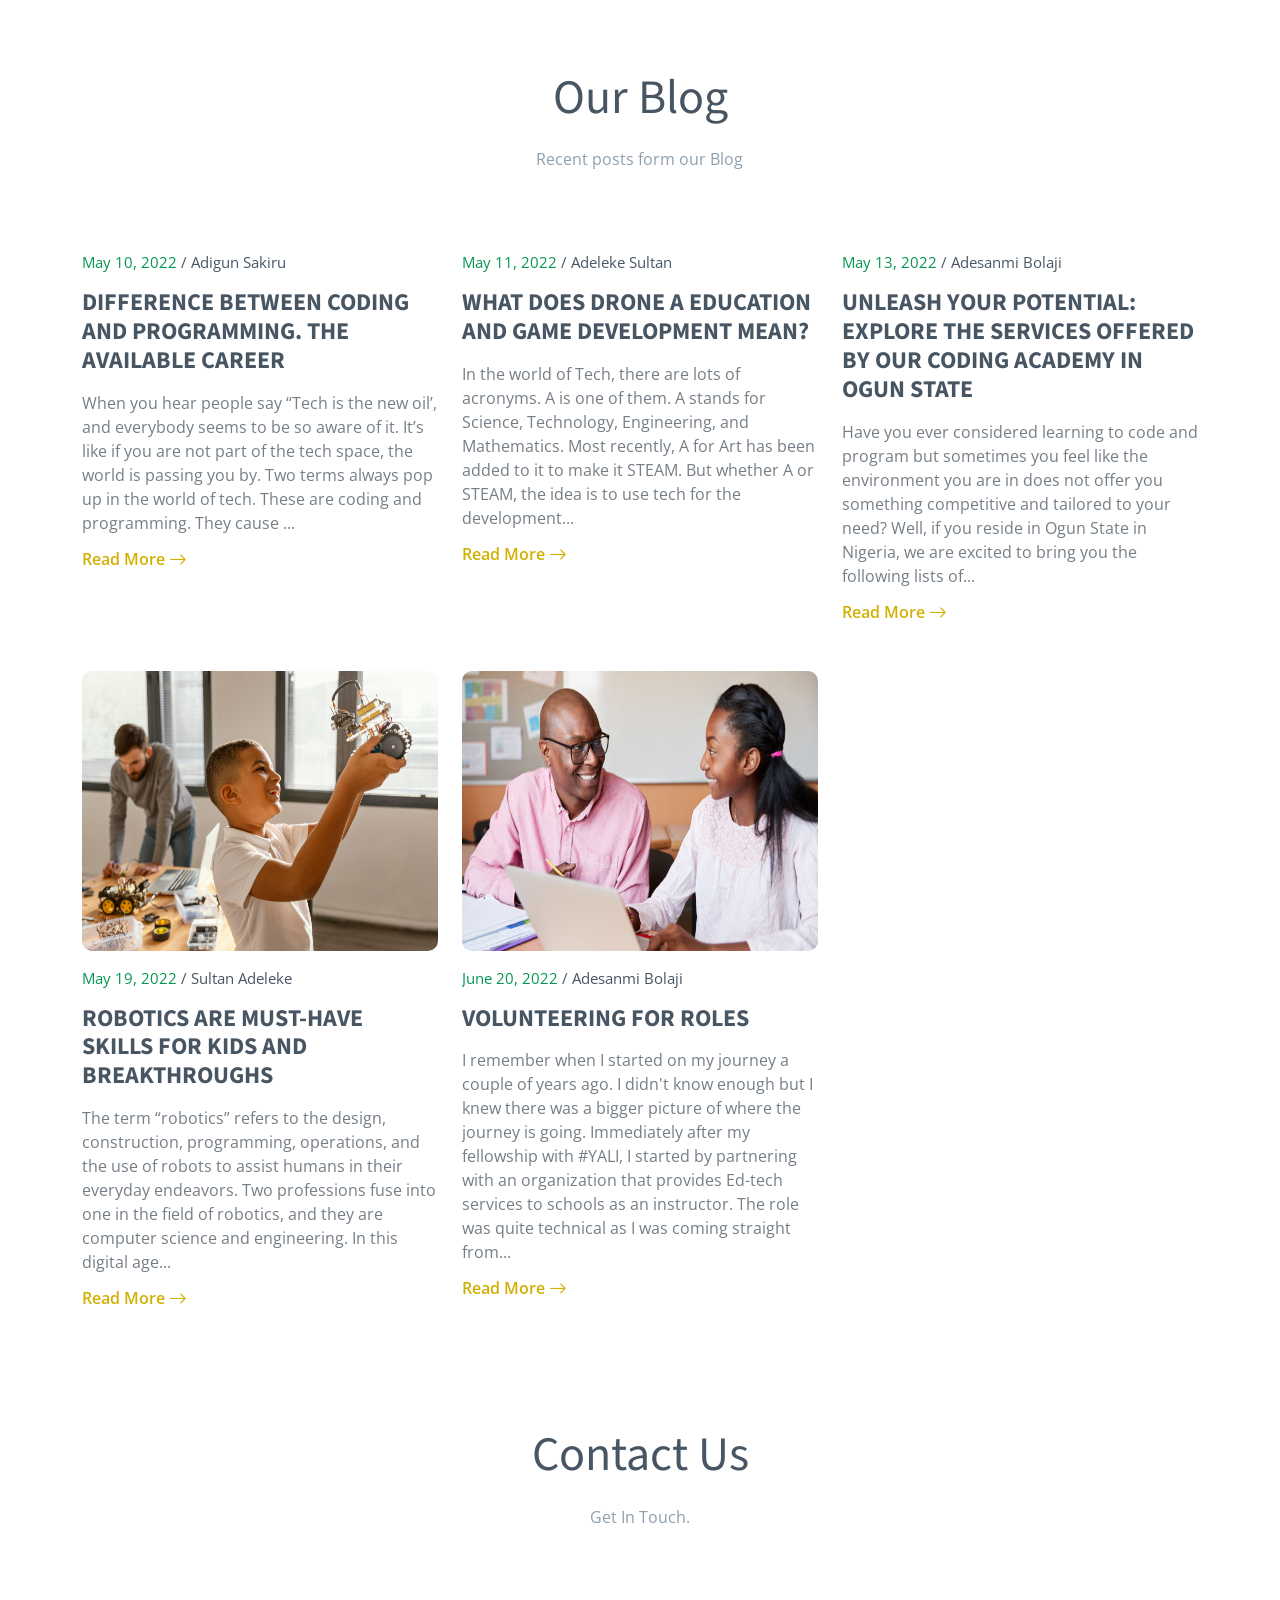
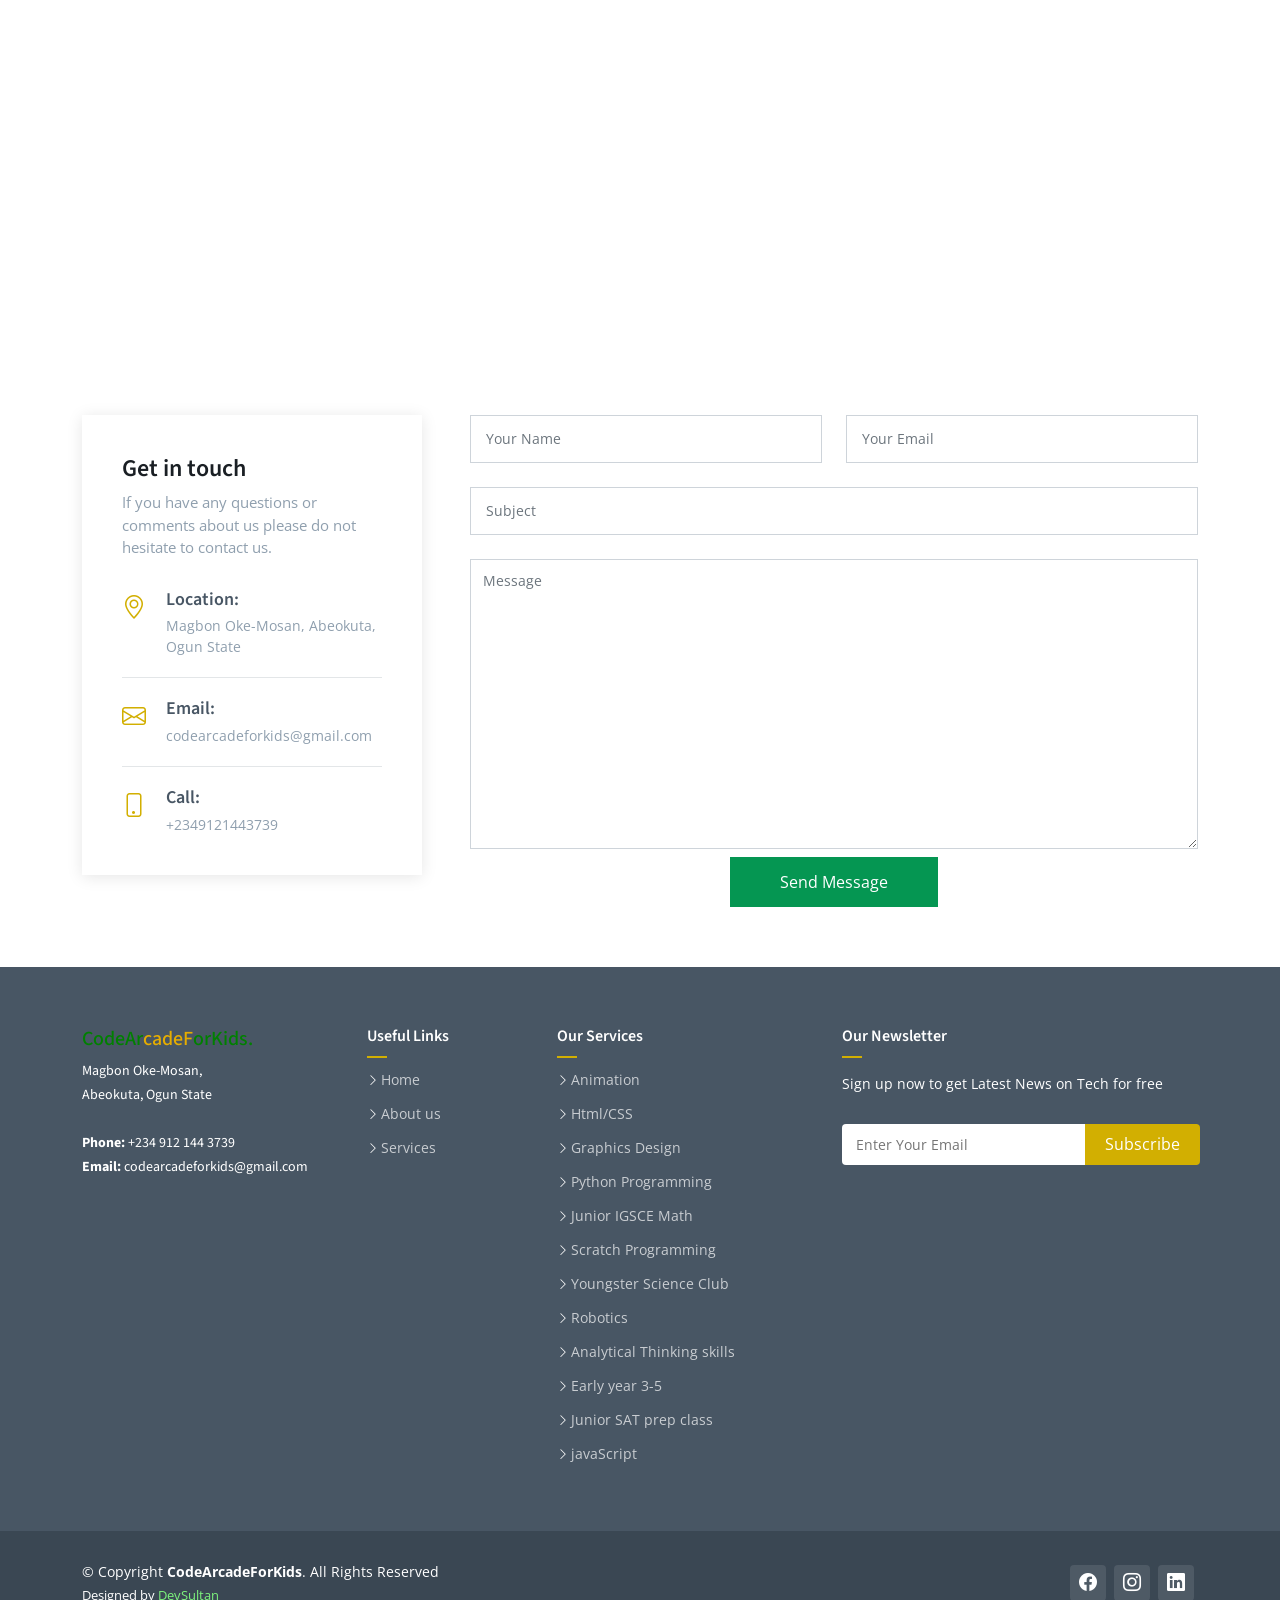
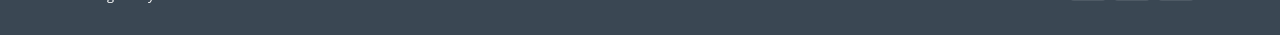
==== commit 017f77ab: "Update index.html" ====
--- a/index.html
+++ b/index.html
@@ -761,7 +761,7 @@
 
               <div class="pricing-header">
                 <h3>Weekend Coding</h3>
-                <h4><sup>&#8358;</sup>40000<span> / month</span></h4>
+                <h4><sup>&#8358;</sup>0<span> / month</span></h4>
               </div>
 
               <ul>
@@ -782,7 +782,7 @@
 
               <div class="pricing-header">
                 <h3>Private Online</h3>
-                <h4><sup>&#8358;</sup>50000<span> / month</span></h4>
+                <h4><sup>&#8358;</sup>0<span> / month</span></h4>
               </div>
 
               <ul>
@@ -803,7 +803,7 @@
 
               <div class="pricing-header">
                 <h3>Group Online</h3>
-                <h4><sup>&#8358;</sup>30000<span> / month</span></h4>
+                <h4><sup>&#8358;</sup>0<span> / month</span></h4>
               </div>
 
               <ul>
@@ -1352,4 +1352,4 @@
 
 </body>
 
-</html>+</html>
--- a/assets/css/main.css
+++ b/assets/css/main.css
@@ -0,0 +1,3345 @@
+
+*/
+/*--------------------------------------------------------------
+# General
+--------------------------------------------------------------*/
+:root {
+  scroll-behavior: smooth;
+}
+
+a {
+  color: var(--color-links);
+  text-decoration: none;
+}
+
+a:hover {
+  color: var(--color-links-hover);
+  text-decoration: none;
+}
+
+h1,
+h2,
+h3,
+h4,
+h5,
+h6 {
+  font-family: var(--font-primary);
+}
+
+/*--------------------------------------------------------------
+# Preloader
+--------------------------------------------------------------*/
+#preloader {
+  position: fixed;
+  inset: 0;
+  z-index: 9999;
+  overflow: hidden;
+  background: var(--color-white);
+  transition: all 0.6s ease-out;
+  width: 100%;
+  height: 100vh;
+}
+em
+
+#preloader:before,
+#preloader:after {
+  content: "";
+  position: absolute;
+  border: 4px solid var(--color-primary);
+  border-radius: 50%;
+  animation: animate-preloader 2s cubic-bezier(0, 0.2, 0.8, 1) infinite;
+}
+
+#preloader:after {
+  animation-delay: -0.5s;
+}
+
+@keyframes animate-preloader {
+  0% {
+    width: 10px;
+    height: 10px;
+    top: calc(50% - 5px);
+    left: calc(50% - 5px);
+    opacity: 1;
+  }
+
+  100% {
+    width: 72px;
+    height: 72px;
+    top: calc(50% - 36px);
+    left: calc(50% - 36px);
+    opacity: 0;
+  }
+}
+
+/*--------------------------------------------------------------
+# Sections & Section Header
+--------------------------------------------------------------*/
+section {
+  padding: 60px 0;
+  overflow: hidden;
+}
+
+.section-header {
+  text-align: center;
+  padding-bottom: 40px;
+}
+
+.section-header h2 {
+  font-size: 48px;
+  font-weight: 300;
+  margin-bottom: 20px;
+  color: var(--color-secondary);
+}
+
+.section-header p {
+  margin: 0 auto;
+  color: var(--color-secondary-light);
+}
+
+@media (min-width: 1280px) {
+  .section-header p {
+    max-width: 80%;
+  }
+}
+
+/*--------------------------------------------------------------
+# Breadcrumbs
+--------------------------------------------------------------*/
+.breadcrumbs {
+  padding: 15px 0;
+  background: rgba(var(--color-secondary-rgb), 0.05);
+  min-height: 40px;
+  margin-top: 76px;
+}
+
+.breadcrumbs h2 {
+  font-size: 30px;
+  font-weight: 300;
+  margin: 0;
+}
+
+.breadcrumbs ol {
+  display: flex;
+  flex-wrap: wrap;
+  list-style: none;
+  padding: 0;
+  margin: 0;
+  font-size: 14px;
+}
+
+.breadcrumbs ol li+li {
+  padding-left: 10px;
+}
+
+.breadcrumbs ol li+li::before {
+  display: inline-block;
+  padding-right: 10px;
+  color: var(--color-secondary-light);
+  content: "/";
+}
+
+@media (max-width: 992px) {
+  .breadcrumbs .d-flex {
+    display: block !important;
+  }
+
+  .breadcrumbs h2 {
+    margin-bottom: 10px;
+    font-size: 24px;
+  }
+
+  .breadcrumbs ol {
+    display: block;
+  }
+
+  .breadcrumbs ol li {
+    display: inline-block;
+  }
+}
+
+/*--------------------------------------------------------------
+# Scroll top button
+--------------------------------------------------------------*/
+.scroll-top {
+  position: fixed;
+  visibility: hidden;
+  opacity: 0;
+  right: 15px;
+  bottom: 15px;
+  z-index: 995;
+  background: var(--color-green);
+  width: 40px;
+  height: 40px;
+  border-radius: 4px;
+  transition: all 0.4s;
+}
+
+.scroll-top i {
+  font-size: 24px;
+  color: var(--color-white);
+  line-height: 0;
+}
+
+.scroll-top:hover {
+  background: rgba(var(--color-green-rgb), 0.85);
+  color: var(--color-white);
+}
+
+.scroll-top.active {
+  visibility: visible;
+  opacity: 1;
+}
+
+/*--------------------------------------------------------------
+# Disable aos animation delay on mobile devices
+--------------------------------------------------------------*/
+@media screen and (max-width: 768px) {
+  [data-aos-delay] {
+    transition-delay: 0 !important;
+  }
+}
+
+/*--------------------------------------------------------------
+# Header
+--------------------------------------------------------------*/
+.header {
+  padding: 15px 0;
+  transition: all 0.5s;
+  z-index: 997;
+}
+
+.header.sticked {
+  background: var(--color-white);
+  box-shadow: 0px 2px 20px rgba(var(--color-secondary-rgb), 0.1);
+}
+
+.header .logo img {
+  max-height: 40px;
+  margin-right: 6px;
+}
+
+.header .logo h1 {
+  font-size: 32px;
+  font-weight: 300;
+  color: var(--color-secondary);
+  font-family: var(--font-secondary);
+}
+
+@media only screen and (max-width: 600px) and (min-width: 300px) {
+  .header > .container-fluid > .logo > h1 {
+    font-size: 14px !important;
+  } 
+}
+
+.header .logo h1 span {
+  color: var(--color-primary);
+  font-weight: 500;
+}
+
+.header .btn-getstarted,
+.header .btn-getstarted:focus {
+  font-size: 16px;
+  color: var(--color-white);
+  background: var(--color-green);
+  padding: 8px 23px;
+  border-radius: 4px;
+  transition: 0.3s;
+  font-family: var(--font-secondary);
+}
+
+.header .btn-getstarted:hover,
+.header .btn-getstarted:focus:hover {
+  color: var(--color-white);
+  background: rgba(var(--color-green-rgb), 0.85);
+}
+
+@media (max-width: 1279px) {
+
+  .header .btn-getstarted,
+  .header .btn-getstarted:focus {
+    margin-right: 50px;
+  }
+}
+
+/*--------------------------------------------------------------
+# Desktop Navigation 
+--------------------------------------------------------------*/
+@media (min-width: 1280px) {
+  .navbar {
+    padding: 0;
+    position: relative;
+  }
+
+  .navbar ul {
+    margin: 0;
+    padding: 0;
+    display: flex;
+    list-style: none;
+    align-items: center;
+  }
+
+  .navbar li {
+    position: relative;
+  }
+
+  .navbar>ul>li {
+    white-space: nowrap;
+  }
+
+  .navbar a,
+  .navbar a:focus {
+    display: flex;
+    align-items: center;
+    justify-content: space-between;
+    padding: 14px 20px;
+    font-family: var(--font-secondary);
+    font-size: 16px;
+    font-weight: 400;
+    color: rgba(var(--color-secondary-dark-rgb), 0.7);
+    white-space: nowrap;
+    transition: 0.3s;
+    position: relative;
+  }
+
+  .navbar a i,
+  .navbar a:focus i {
+    font-size: 12px;
+    line-height: 0;
+    margin-left: 5px;
+  }
+
+  .navbar>ul>li>a:before {
+    content: "";
+    position: absolute;
+    width: 100%;
+    height: 2px;
+    bottom: 0;
+    left: 0;
+    background-color: var(--color-primary);
+    visibility: hidden;
+    transition: all 0.3s ease-in-out 0s;
+    transform: scaleX(0);
+    transition: all 0.3s ease-in-out 0s;
+  }
+
+  .navbar a:hover:before,
+  .navbar li:hover>a:before,
+  .navbar .active:before {
+    visibility: visible;
+    transform: scaleX(0.7);
+  }
+
+  .navbar a:hover,
+  .navbar .active,
+  .navbar .active:focus,
+  .navbar li:hover>a {
+    color: var(--color-primary);
+  }
+
+  .navbar .dropdown a:hover:before,
+  .navbar .dropdown:hover>a:before,
+  .navbar .dropdown .active:before {
+    visibility: hidden;
+  }
+
+  .navbar .dropdown a:hover,
+  .navbar .dropdown .active,
+  .navbar .dropdown .active:focus,
+  .navbar .dropdown:hover>a {
+    color: var(--color-white);
+    background: var(--color-secondary);
+  }
+
+  .navbar .dropdown ul {
+    display: block;
+    position: absolute;
+    left: 0;
+    top: 100%;
+    margin: 0;
+    padding: 0 0 10px 0;
+    z-index: 99;
+    opacity: 0;
+    visibility: hidden;
+    background: var(--color-secondary);
+    transition: 0.3s;
+  }
+
+  .navbar .dropdown ul li {
+    min-width: 200px;
+  }
+
+  .navbar .dropdown ul a {
+    padding: 10px 20px;
+    font-size: 15px;
+    text-transform: none;
+    font-weight: 400;
+    color: rgba(var(--color-white-rgb), 0.5);
+  }
+
+  .navbar .dropdown ul a i {
+    font-size: 12px;
+  }
+
+  .navbar .dropdown ul a:hover,
+  .navbar .dropdown ul .active,
+  .navbar .dropdown ul .active:hover,
+  .navbar .dropdown ul li:hover>a {
+    color: var(--color-white);
+    background: var(--color-primary);
+  }
+
+  .navbar .dropdown:hover>ul {
+    opacity: 1;
+    visibility: visible;
+  }
+
+  .navbar .megamenu {
+    position: static;
+  }
+
+  .navbar .megamenu ul {
+    right: 0;
+    padding: 10px;
+    display: flex;
+  }
+
+  .navbar .megamenu ul li {
+    flex: 1;
+  }
+
+  .navbar .megamenu ul li a,
+  .navbar .megamenu ul li:hover>a {
+    color: rgba(var(--color-white-rgb), 0.5);
+    background: none;
+  }
+
+  .navbar .megamenu ul li a:hover,
+  .navbar .megamenu ul li .active,
+  .navbar .megamenu ul li .active:hover {
+    color: var(--color-white);
+    background: var(--color-primary);
+  }
+
+  .navbar .dropdown .dropdown ul {
+    top: 0;
+    left: calc(100% - 30px);
+    visibility: hidden;
+  }
+
+  .navbar .dropdown .dropdown:hover>ul {
+    opacity: 1;
+    top: 0;
+    left: 100%;
+    visibility: visible;
+  }
+}
+
+@media (min-width: 1280px) and (max-width: 1366px) {
+  .navbar .dropdown .dropdown ul {
+    left: -90%;
+  }
+
+  .navbar .dropdown .dropdown:hover>ul {
+    left: -100%;
+  }
+}
+
+/*--------------------------------------------------------------
+# Mobile Navigation
+--------------------------------------------------------------*/
+@media (max-width: 1279px) {
+  .navbar {
+    position: fixed;
+    top: 0;
+    left: -100%;
+    width: calc(100% - 70px);
+    bottom: 0;
+    transition: 0.3s;
+    z-index: 9997;
+  }
+
+  .navbar ul {
+    position: absolute;
+    inset: 0;
+    padding: 10px 0;
+    margin: 0;
+    background: rgba(var(--color-secondary-rgb), 0.9);
+    overflow-y: auto;
+    transition: 0.3s;
+    z-index: 9998;
+  }
+
+  .navbar a,
+  .navbar a:focus {
+    display: flex;
+    align-items: center;
+    justify-content: space-between;
+    padding: 12px 20px;
+    font-size: 16px;
+    font-weight: 500;
+    color: rgba(var(--color-white-rgb), 0.7);
+    white-space: nowrap;
+    transition: 0.3s;
+  }
+
+  .navbar a i,
+  .navbar a:focus i {
+    font-size: 12px;
+    line-height: 0;
+    margin-left: 5px;
+  }
+
+  .navbar a:hover,
+  .navbar .active,
+  .navbar .active:focus,
+  .navbar li:hover>a {
+    color: var(--color-white);
+  }
+
+  .navbar .dropdown ul,
+  .navbar .dropdown .dropdown ul {
+    position: static;
+    display: none;
+    padding: 10px 0;
+    margin: 10px 20px;
+    transition: all 0.5s ease-in-out;
+    border: 1px solid rgba(var(--color-secondary-light-rgb), 0.3);
+  }
+
+  .navbar .dropdown>.dropdown-active,
+  .navbar .dropdown .dropdown>.dropdown-active {
+    display: block;
+  }
+
+  .mobile-nav-toggle {
+    display: block !important;
+    color: var(--color-secondary);
+    font-size: 28px;
+    cursor: pointer;
+    line-height: 0;
+    transition: 0.5s;
+    position: fixed;
+    top: 20px;
+    z-index: 9999;
+    right: 20px;
+  }
+
+  .mobile-nav-toggle.bi-x {
+    color: var(--color-white);
+  }
+
+  .mobile-nav-active {
+    overflow: hidden;
+    z-index: 9995;
+    position: relative;
+  }
+
+  .mobile-nav-active .navbar {
+    left: 0;
+  }
+
+  .mobile-nav-active .navbar:before {
+    content: "";
+    position: fixed;
+    inset: 0;
+    background: rgba(var(--color-secondary-rgb), 0.8);
+    z-index: 9996;
+  }
+}
+
+/*--------------------------------------------------------------
+# Index Page
+--------------------------------------------------------------*/
+/*--------------------------------------------------------------
+# Animated Hero Section
+--------------------------------------------------------------*/
+.hero-animated {
+  width: 100%;
+  min-height: 50vh;
+  background: url("../img/hero-bg.png") center center;
+  background-size: cover;
+  position: relative;
+  padding: 120px 0 60px;
+}
+
+.hero-animated h2 {
+  margin: 0 0 10px 0;
+  font-size: 48px;
+  font-weight: 300;
+  color: var(--color-secondary);
+  font-family: var(--font-secondary);
+}
+
+.hero-animated h2 span {
+  color: var(--color-primary);
+}
+
+.hero-animated p {
+  color: rgba(var(--color-secondary-rgb), 0.8);
+  margin: 0 0 30px 0;
+  font-size: 20px;
+  font-weight: 400;
+}
+
+.hero-animated .animated {
+  margin-bottom: 60px;
+  animation: up-down 2s ease-in-out infinite alternate-reverse both;
+}
+
+@media (min-width: 992px) {
+  .hero-animated .animated {
+    max-width: 45%;
+  }
+}
+
+@media (max-width: 991px) {
+  .hero-animated .animated {
+    max-width: 60%;
+  }
+}
+
+@media (max-width: 575px) {
+  .hero-animated .animated {
+    max-width: 80%;
+  }
+}
+
+.hero-animated .btn-get-started {
+  font-size: 16px;
+  font-weight: 400;
+  display: inline-block;
+  padding: 10px 28px;
+  border-radius: 4px;
+  transition: 0.5s;
+  color: var(--color-white);
+  background: var(--color-green);
+  font-family: var(--font-secondary);
+}
+
+.hero-animated .btn-get-started:hover {
+  background: rgba(var(--color-green-rgb), 0.8);
+}
+
+.hero-animated .btn-watch-video {
+  font-size: 16px;
+  transition: 0.5s;
+  margin-left: 25px;
+  font-family: var(--font-secondary);
+  color: var(--color-secondary);
+  font-weight: 600;
+}
+
+.hero-animated .btn-watch-video i {
+  color: var(--color-primary);
+  font-size: 32px;
+  transition: 0.3s;
+  line-height: 0;
+  margin-right: 8px;
+}
+
+.hero-animated .btn-watch-video:hover {
+  color: var(--color-primary);
+}
+
+.hero-animated .btn-watch-video:hover i {
+  color: rgba(var(--color-primary-rgb), 0.8);
+}
+
+@media (max-width: 640px) {
+  .hero-animated h2 {
+    font-size: 32px;
+  }
+
+  .hero-animated p {
+    font-size: 18px;
+    margin-bottom: 30px;
+  }
+
+  .hero-animated .btn-get-started,
+  .hero-animated .btn-watch-video {
+    font-size: 14px;
+  }
+}
+
+@keyframes up-down {
+  0% {
+    transform: translateY(10px);
+  }
+
+  100% {
+    transform: translateY(-10px);
+  }
+}
+
+/*--------------------------------------------------------------
+# Carousel Hero Section
+--------------------------------------------------------------*/
+.hero {
+  width: 100%;
+  padding: 0;
+  background: var(--color-black);
+  background: url("../img/hero-bg.png") center center;
+  background-size: cover;
+  background-position: center;
+  background-repeat: no-repeat;
+  position: relative;
+  display: flex;
+  flex-direction: column;
+  justify-content: center;
+  padding: 140px 0 60px 0;
+  padding: 140px 0 60px 0;
+}
+
+@media (max-width: 640px) {
+  .hero {
+    padding: 80px 0 60px 0;
+  }
+}
+
+@media (max-width: 768px) {
+  .hero {
+    padding: 80px 0 60px 0;
+  }
+}
+
+.hero .carousel-item {
+  overflow: hidden;
+}
+
+@media (max-width: 640px) {
+  .hero .container {
+    padding: 0 5px;
+  }
+}
+
+.hero h2 {
+  color: var(--color-secondary);
+  font-family: var(--font-secondary);
+  margin-bottom: 25px;
+  font-size: 48px;
+  font-weight: 300;
+  animation: fadeInDown 1s both 0.2s;
+}
+
+.hero h2 span {
+  color: var(--color-primary);
+}
+
+@media (max-width: 768px) {
+  .hero h2 {
+    font-size: 30px;
+  }
+}
+
+.hero p {
+  color: rgba(var(--color-secondary-rgb), 0.8);
+  font-size: 20px;
+  animation: fadeInDown 1s both 0.4s;
+  font-weight: 400;
+  margin-bottom: 30px;
+}
+
+.hero .img {
+  margin-bottom: 40px;
+  animation: fadeInDownLite 1s both;
+}
+
+.hero .btn-get-started {
+  font-size: 16px;
+  font-weight: 400;
+  display: inline-block;
+  padding: 10px 28px;
+  border-radius: 4px;
+  transition: 0.5s;
+  color: var(--color-white);
+  background: var(--color-green);
+  font-family: var(--font-secondary);
+}
+
+.hero .btn-watch-video {
+  font-size: 16px;
+  transition: 0.5s;
+  margin-left: 25px;
+  font-family: var(--font-secondary);
+  color: var(--color-secondary);
+  font-weight: 600;
+}
+
+.hero .btn-watch-video i {
+  color: var(--color-primary);
+  font-size: 32px;
+  transition: 0.3s;
+  line-height: 0;
+  margin-right: 8px;
+}
+
+.hero .btn-watch-video:hover {
+  color: var(--color-primary);
+}
+
+.hero .btn-watch-video:hover i {
+  color: rgba(var(--color-primary-rgb), 0.8);
+}
+
+.hero .btn-get-started:hover {
+  background: rgba(var(--color-green-rgb), 0.8);
+}
+
+.hero .carousel-control-prev {
+  justify-content: start;
+}
+
+@media (min-width: 640px) {
+  .hero .carousel-control-prev {
+    padding-left: 15px;
+  }
+
+  .hero .btn-get-started,
+  .hero .btn-watch-video {
+    font-size: 14px;
+  }
+}
+
+@media (min-width: 320px) {
+  .hero .btn-get-started {
+    font-size: 14px;
+  }
+  .hero .btn-watch-video {
+    font-size: 14px;
+  }
+}
+
+.hero .carousel-control-next {
+  justify-content: end;
+}
+
+@media (min-width: 640px) {
+  .hero .carousel-control-next {
+    padding-right: 15px;
+  }
+}
+
+.hero .carousel-control-next-icon,
+.hero .carousel-control-prev-icon {
+  background: none;
+  font-size: 26px;
+  line-height: 0;
+  background: rgba(var(--color-secondary-rgb), 0.4);
+  color: rgba(var(--color-white-rgb), 0.98);
+  border-radius: 50px;
+  width: 54px;
+  height: 54px;
+  display: flex;
+  align-items: center;
+  justify-content: center;
+}
+
+.hero .carousel-control-next-icon {
+  padding-left: 3px;
+}
+
+.hero .carousel-control-prev-icon {
+  padding-right: 3px;
+}
+
+.hero .carousel-control-prev,
+.hero .carousel-control-next {
+  transition: 0.3s;
+}
+
+.hero .carousel-control-prev:focus,
+.hero .carousel-control-next:focus {
+  opacity: 0.5;
+}
+
+.hero .carousel-control-prev:hover,
+.hero .carousel-control-next:hover {
+  opacity: 0.9;
+}
+
+.hero .carousel-indicators li {
+  cursor: pointer;
+  background: rgba(var(--color-secondary-rgb), 0.5);
+  overflow: hidden;
+  border: 0;
+  width: 12px;
+  height: 12px;
+  border-radius: 50px;
+  opacity: 0.6;
+  transition: 0.3s;
+}
+
+.hero .carousel-indicators li.active {
+  opacity: 1;
+  background: var(--color-primary);
+}
+
+@keyframes fadeIn {
+  from {
+    opacity: 0;
+  }
+
+  to {
+    opacity: 1;
+  }
+}
+
+@keyframes fadeInUp {
+  from {
+    opacity: 0;
+    transform: translate3d(0, 100%, 0);
+  }
+
+  to {
+    opacity: 1;
+    transform: translate3d(0, 0, 0);
+  }
+}
+
+@keyframes fadeInDown {
+  from {
+    opacity: 0;
+    transform: translate3d(0, -100%, 0);
+  }
+
+  to {
+    opacity: 1;
+    transform: translate3d(0, 0, 0);
+  }
+}
+
+@keyframes fadeInDownLite {
+  from {
+    opacity: 0;
+    transform: translate3d(0, -10%, 0);
+  }
+
+  to {
+    opacity: 1;
+    transform: translate3d(0, 0, 0);
+  }
+}
+
+/*--------------------------------------------------------------
+# Fullscreen Hero Section
+--------------------------------------------------------------*/
+/* .hero-fullscreen {
+  width: 100%;
+  min-height: 100vh;
+  background: url("../img/bg-1.jpg") center center;
+  background-size: cover;
+  position: relative;
+  padding: 10px 0 60px;
+}
+
+.hero-fullscreen2 {
+  width: 100%;
+  min-height: 100vh;
+  background: url("../img/bg-2.jpg") center center;
+  background-size: cover;
+  position: relative;
+  padding: 120px 0 60px;
+}
+
+.hero-fullscreen3 {
+  width: 100%;
+  min-height: 100vh;
+  background: url("../img/bg-3.jpg") center center;
+  background-size: cover;
+  position: relative;
+  padding: 120px 0 60px;
+}
+.hero-fullscreen4 {
+  width: 100%;
+  min-height: 100vh;
+  background: url("../img/bg-4.jpg") center center;
+  background-size: cover;
+  position: relative;
+  padding: 120px 0 60px;
+}
+
+.hero-fullscreen5 {
+  width: 100%;
+  min-height: 100vh;
+  background: url("../img/bg-5.jpg") center center;
+  background-size: cover;
+  position: relative;
+  padding: 120px 0 60px;
+}
+.hero-fullscreen6 {
+  width: 100%;
+  min-height: 100vh;
+  background: url("../img/bg-6.jpg") center center;
+  background-size: cover;
+  position: relative;
+  padding: 120px 0 60px;
+}
+
+.hero-fullscreen7 {
+  width: 100%;
+  min-height: 100vh;
+  background: url("../img/bg-7.jpg") center center;
+  background-size: cover;
+  position: relative;
+  padding: 120px 0 60px;
+} */
+
+
+
+@media (max-width: 640px) {
+  .hero-fullscreen  > #hidden{
+    height: 300px;
+  }
+}
+
+@media (max-width: 640px) {
+  .hero-fullscreen7 > #hidden {
+    height: 300px;
+  }
+}
+
+@media (max-width: 640px) {
+  .hero-fullscreen6 > #hidden {
+    height: 300px;
+  }
+}
+
+@media (max-width: 640px) {
+  .hero-fullscreen5 > #hidden {
+    height: 300px;
+  }
+}
+@media (max-width: 640px) {
+  .hero-fullscreen4 > #hidden {
+    height: 300px;
+  }
+}
+@media (max-width: 640px) {
+  .hero-fullscreen3 > #hidden {
+    height: 300px;
+  }
+
+}
+@media (max-width: 640px) {
+  .hero-fullscreen2 > #hidden {
+    height: 300px;
+  }
+
+}
+/* 
+.hero-fullscreen:before {
+  content: "";
+  background: rgba(var(--color-white-rgb), 0.2);
+  position: absolute;
+  inset: 0;
+}
+
+.hero-fullscreen2:before {
+  content: "";
+  background: rgba(var(--color-white-rgb), 0.2);
+  position: absolute;
+  inset: 0;
+}
+
+.hero-fullscreen3:before {
+  content: "";
+  background: rgba(var(--color-white-rgb), 0.2);
+  position: absolute;
+  inset: 0;
+} */
+
+.hero-fullscreen h2 {
+  margin: 0 0 10px 0;
+  font-size: 48px;
+  font-weight: 300;
+  color: var(--color-secondary);
+  font-family: var(--font-secondary);
+}
+
+.hero-fullscreen h2 span {
+  color: var(--color-primary);
+}
+
+.hero-fullscreen p {
+  color: rgba(var(--color-secondary-rgb), 0.8);
+  margin: 0 0 30px 0;
+  font-size: 20px;
+  font-weight: 400;
+}
+
+.hero-fullscreen .btn-get-started {
+  font-size: 16px;
+  font-weight: 400;
+  display: inline-block;
+  padding: 10px 28px;
+  border-radius: 4px;
+  transition: 0.5s;
+  color: var(--color-white);
+  background: var(--color-green);
+  font-family: var(--font-secondary);
+}
+
+.hero-fullscreen .btn-get-started:hover {
+  background: rgba(var(--color-primary-rgb), 0.8);
+}
+
+.hero-fullscreen .btn-watch-video {
+  font-size: 16px;
+  transition: 0.5s;
+  margin-left: 25px;
+  font-family: var(--font-secondary);
+  color: var(--color-secondary);
+  font-weight: 600;
+}
+
+.hero-fullscreen .btn-watch-video i {
+  color: var(--color-primary);
+  font-size: 32px;
+  transition: 0.3s;
+  line-height: 0;
+  margin-right: 8px;
+}
+
+.hero-fullscreen .btn-watch-video:hover {
+  color: var(--color-primary);
+}
+
+.hero-fullscreen .btn-watch-video:hover i {
+  color: rgba(var(--color-primary-rgb), 0.8);
+}
+
+@media (max-width: 640px) {
+  .hero-fullscreen h2 {
+    font-size: 32px;
+  }
+
+  .hero-fullscreen p {
+    font-size: 18px;
+    margin-bottom: 30px;
+  }
+
+  .hero-fullscreen .btn-get-started,
+  .hero-fullscreen .btn-watch-video {
+    font-size: 14px;
+  }
+}
+
+@media (min-width: 330px) {
+  .hero-fullscreen .btn-get-started,
+  .hero-fullscreen .btn-watch-video {
+    font-size: 5px;
+  }
+}
+
+/*--------------------------------------------------------------
+# Static Hero Section
+--------------------------------------------------------------*/
+.hero-static {
+  width: 100%;
+  min-height: 50vh;
+  background: url("../img/hero-bg.png") center center;
+  background-size: cover;
+  position: relative;
+  padding: 120px 0 60px;
+}
+
+.hero-static h2 {
+  margin: 0 0 10px 0;
+  font-size: 48px;
+  font-weight: 300;
+  color: var(--color-secondary);
+  font-family: var(--font-secondary);
+}
+
+.hero-static h2 span {
+  color: var(--color-primary);
+}
+
+.hero-static p {
+  color: rgba(var(--color-secondary-rgb), 0.8);
+  margin: 0 0 30px 0;
+  font-size: 20px;
+  font-weight: 400;
+}
+
+.hero-static .btn-get-started {
+  font-size: 16px;
+  font-weight: 400;
+  display: inline-block;
+  padding: 10px 28px;
+  border-radius: 4px;
+  transition: 0.5s;
+  color: var(--color-white);
+  background: var(--color-primary);
+  font-family: var(--font-secondary);
+}
+
+.hero-static .btn-get-started:hover {
+  background: rgba(var(--color-primary-rgb), 0.8);
+}
+
+.hero-static .btn-watch-video {
+  font-size: 16px;
+  transition: 0.5s;
+  margin-left: 25px;
+  font-family: var(--font-secondary);
+  color: var(--color-secondary);
+  font-weight: 600;
+}
+
+.hero-static .btn-watch-video i {
+  color: var(--color-primary);
+  font-size: 32px;
+  transition: 0.3s;
+  line-height: 0;
+  margin-right: 8px;
+}
+
+.hero-static .btn-watch-video:hover {
+  color: var(--color-primary);
+}
+
+.hero-static .btn-watch-video:hover i {
+  color: rgba(var(--color-primary-rgb), 0.8);
+}
+
+@media (max-width: 640px) {
+  .hero-static h2 {
+    font-size: 32px;
+  }
+
+  .hero-static p {
+    font-size: 18px;
+    margin-bottom: 30px;
+  }
+
+  .hero-static .btn-get-started,
+  .hero-static .btn-watch-video {
+    font-size: 14px;
+  }
+}
+
+/*--------------------------------------------------------------
+# Featured Services Section
+--------------------------------------------------------------*/
+.featured-services .service-item {
+  padding: 30px;
+  transition: all ease-in-out 0.4s;
+  background: var(--color-white);
+  height: 100%;
+}
+
+.featured-services .service-item .icon {
+  margin-bottom: 10px;
+}
+
+.featured-services .service-item .icon i {
+  color: var(--color-primary);
+  font-size: 36px;
+  transition: 0.3s;
+}
+
+.featured-services .service-item h4 {
+  font-weight: 600;
+  margin-bottom: 15px;
+  font-size: 24px;
+}
+
+.featured-services .service-item h4 a {
+  color: var(--color-secondary);
+  transition: ease-in-out 0.3s;
+}
+
+.featured-services .service-item p {
+  line-height: 24px;
+  font-size: 14px;
+  margin-bottom: 0;
+}
+
+.featured-services .service-item:hover {
+  transform: translateY(-10px);
+  box-shadow: 0px 0 60px 0 rgba(var(--color-secondary-rgb), 0.1);
+}
+
+.featured-services .service-item:hover h4 a {
+  color: var(--color-primary);
+}
+
+/*--------------------------------------------------------------
+# About Section
+--------------------------------------------------------------*/
+.about .about-img {
+  position: relative;
+  margin: 60px 0 0 60px;
+}
+
+.about .about-img:before {
+  position: absolute;
+  inset: -60px 0 0 -60px;
+  z-index: -1;
+  content: "";
+  background: url("../img/about-bg.png") top left;
+  background-repeat: no-repeat;
+}
+
+@media (max-width: 575px) {
+  .about .about-img {
+    margin: 30px 0 0 30px;
+  }
+
+  .about .about-img:before {
+    inset: -30px 0 0 -30px;
+  }
+}
+
+.about h3 {
+  color: var(--color-secondary);
+  font-family: var(--font-secondary);
+  font-weight: 300;
+  font-size: 32px;
+  margin-bottom: 20px;
+}
+
+@media (max-width: 768px) {
+  .about h3 {
+    font-size: 28px;
+  }
+}
+
+.about .nav-pills {
+  border-bottom: 1px solid rgba(var(--color-secondary-rgb), 0.2);
+}
+
+.about .nav-pills li+li {
+  margin-left: 40px;
+}
+
+.about .nav-link {
+  background: none;
+  font-size: 18px;
+  font-weight: 400;
+  color: var(--color-secondary);
+  padding: 12px 0;
+  margin-bottom: -2px;
+  border-radius: 0;
+  font-family: var(--font-secondary);
+}
+
+.about .nav-link.active {
+  color: var(--color-primary);
+  background: none;
+  border-bottom: 3px solid var(--color-primary);
+}
+
+@media (max-width: 575px) {
+  .about .nav-link {
+    font-size: 16px;
+  }
+}
+
+.about .tab-content h4 {
+  font-size: 18px;
+  margin: 0;
+  font-weight: 700;
+  color: var(--color-secondary);
+}
+
+.about .tab-content i {
+  font-size: 22px;
+  line-height: 0;
+  margin-right: 8px;
+  color: var(--color-primary);
+}
+
+/*--------------------------------------------------------------
+# Clients Section
+--------------------------------------------------------------*/
+.clients {
+  padding: 0 0 60px 0;
+}
+
+.clients .swiper-slide img {
+  opacity: 0.5;
+  transition: 0.3s;
+  filter: grayscale(100);
+}
+
+.clients .swiper-slide img:hover {
+  filter: none;
+  opacity: 1;
+}
+
+/*--------------------------------------------------------------
+# Call To Action Section
+--------------------------------------------------------------*/
+.cta {
+  padding: 0;
+  margin-bottom: 60px;
+}
+
+.cta .container {
+  padding: 80px;
+  background: rgba(var(--color-secondary-rgb), 0.1);
+  border-radius: 15px;
+}
+
+@media (max-width: 992px) {
+  .cta .container {
+    padding: 60px;
+  }
+}
+
+.cta .content h3 {
+  color: var(--color-secondary);
+  font-size: 48px;
+  font-weight: 700;
+}
+
+.cta .content h3 em {
+  font-style: normal;
+  position: relative;
+}
+
+.cta .content h3 em:after {
+  content: "";
+  position: absolute;
+  left: 0;
+  right: 0;
+  bottom: 10px;
+  height: 10px;
+  background: rgba(var(--color-primary-rgb), 0.5);
+  z-index: -1;
+}
+
+.cta .content p {
+  color: var(--color-secondary);
+  font-weight: 600;
+  font-size: 18px;
+}
+
+.cta .content .cta-btn {
+  color: var(--color-white);
+  font-weight: 500;
+  font-size: 16px;
+  display: inline-block;
+  padding: 12px 40px;
+  border-radius: 5px;
+  transition: 0.5s;
+  margin-top: 10px;
+  background: rgba(var(--color-primary-dark-rgb), 0.9);
+}
+
+.cta .content .cta-btn:hover {
+  background: var(--color-primary);
+}
+
+.cta .img {
+  position: relative;
+}
+
+.cta .img:before {
+  content: "";
+  position: absolute;
+  inset: 0;
+  background: rgba(var(--color-white-rgb), 0.5);
+  border-radius: 15px;
+  transform: rotate(12deg);
+}
+
+.cta .img:after {
+  content: "";
+  position: absolute;
+  inset: 0;
+  background: rgba(var(--color-white-rgb), 0.9);
+  border-radius: 15px;
+  transform: rotate(6deg);
+}
+
+.cta .img img {
+  position: relative;
+  z-index: 3;
+  border-radius: 15px;
+}
+
+/*--------------------------------------------------------------
+# On Focus Section
+--------------------------------------------------------------*/
+.onfocus {
+  padding: 0;
+}
+
+.onfocus .video-play {
+  min-height: 400px;
+  background: linear-gradient(rgba(var(--color-black-rgb), 0.4), rgba(var(--color-black-rgb), 0.7)), url("../img/codearcade/coding_baby.jpg") center center;
+  background-size: cover;
+}
+
+.onfocus .content {
+  background: linear-gradient(rgba(var(--color-secondary-rgb), 0.5), rgba(var(--color-secondary-rgb), 0.8)), url("../img/onfocus-content-bg.jpg") center center;
+  background-size: cover;
+  color: rgba(var(--color-white-rgb), 0.8);
+  padding: 40px;
+}
+
+@media (min-width: 768px) {
+  .onfocus .content {
+    padding: 80px;
+  }
+}
+
+.onfocus .content h3 {
+  font-weight: 600;
+  font-size: 32px;
+  color: var(--color-white);
+}
+
+.onfocus .content ul {
+  list-style: none;
+  padding: 0;
+}
+
+.onfocus .content ul li {
+  padding-bottom: 10px;
+}
+
+.onfocus .content ul i {
+  font-size: 20px;
+  padding-right: 4px;
+  color: var(--color-primary);
+}
+
+.onfocus .content p:last-child {
+  margin-bottom: 0;
+}
+
+.onfocus .content .read-more {
+  font-family: var(--font-primary);
+  font-weight: 500;
+  font-size: 16px;
+  letter-spacing: 1px;
+  padding: 12px 24px;
+  border-radius: 5px;
+  transition: 0.3s;
+  display: inline-flex;
+  align-items: center;
+  justify-content: center;
+  color: var(--color-white);
+  background: var(--color-primary);
+}
+
+.onfocus .content .read-more i {
+  font-size: 18px;
+  margin-left: 5px;
+  line-height: 0;
+  transition: 0.3s;
+}
+
+.onfocus .content .read-more:hover {
+  background: rgba(var(--color-primary-rgb), 0.9);
+  padding-right: 19px;
+}
+
+.onfocus .content .read-more:hover i {
+  margin-left: 10px;
+}
+
+.onfocus .play-btn {
+  width: 94px;
+  height: 94px;
+  background: radial-gradient(var(--color-primary) 50%, rgba(var(--color-primary-rgb), 0.4) 52%);
+  border-radius: 50%;
+  display: block;
+  position: absolute;
+  left: calc(50% - 47px);
+  top: calc(50% - 47px);
+  overflow: hidden;
+}
+
+.onfocus .play-btn:before {
+  content: "";
+  position: absolute;
+  width: 120px;
+  height: 120px;
+  animation-delay: 0s;
+  animation: pulsate-btn 2s;
+  animation-direction: forwards;
+  animation-iteration-count: infinite;
+  animation-timing-function: steps;
+  opacity: 1;
+  border-radius: 50%;
+  border: 5px solid rgba(var(--color-primary-rgb), 0.7);
+  top: -15%;
+  left: -15%;
+  background: rgba(198, 16, 0, 0);
+}
+
+.onfocus .play-btn:after {
+  content: "";
+  position: absolute;
+  left: 50%;
+  top: 50%;
+  transform: translateX(-40%) translateY(-50%);
+  width: 0;
+  height: 0;
+  border-top: 10px solid transparent;
+  border-bottom: 10px solid transparent;
+  border-left: 15px solid var(--color-white);
+  z-index: 100;
+  transition: all 400ms cubic-bezier(0.55, 0.055, 0.675, 0.19);
+}
+
+.onfocus .play-btn:hover:before {
+  content: "";
+  position: absolute;
+  left: 50%;
+  top: 50%;
+  transform: translateX(-40%) translateY(-50%);
+  width: 0;
+  height: 0;
+  border: none;
+  border-top: 10px solid transparent;
+  border-bottom: 10px solid transparent;
+  border-left: 15px solid var(--color-white);
+  z-index: 200;
+  animation: none;
+  border-radius: 0;
+}
+
+.onfocus .play-btn:hover:after {
+  border-left: 15px solid var(--color-primary);
+  transform: scale(20);
+}
+
+@keyframes pulsate-btn {
+  0% {
+    transform: scale(0.6, 0.6);
+    opacity: 1;
+  }
+
+  100% {
+    transform: scale(1, 1);
+    opacity: 0;
+  }
+}
+
+/*--------------------------------------------------------------
+# Features Section
+--------------------------------------------------------------*/
+.features .nav-tabs {
+  border: 0;
+}
+
+.features .nav-link {
+  border: 0;
+  padding: 25px 20px;
+  color: var(--color-secondary);
+  box-shadow: 5px 5px 25px rgba(var(--color-secondary-rgb), 0.15);
+  border-radius: 0;
+  display: flex;
+  align-items: center;
+  justify-content: center;
+  flex-direction: column;
+  transition: 0s;
+  cursor: pointer;
+  height: 100%;
+}
+
+.features .nav-link i {
+  font-size: 32px;
+  line-height: 0;
+}
+
+.features .nav-link h4 {
+  font-size: 20px;
+  font-weight: 600;
+  margin: 10px 0 0 0;
+  color: var(--color-secondary);
+}
+
+.features .nav-link:hover {
+  color: var(--color-primary);
+}
+
+.features .nav-link.active {
+  transition: 0.3s;
+  background: var(--color-secondary) linear-gradient(rgba(var(--color-primary-rgb), 0.95), rgba(var(--color-primary-rgb), 0.6));
+  border-color: var(--color-primary);
+}
+
+.features .nav-link.active h4 {
+  color: var(--color-white);
+}
+
+.features .nav-link.active i {
+  color: var(--color-white) !important;
+}
+
+.features .tab-content {
+  margin-top: 30px;
+}
+
+.features .tab-pane.active {
+  animation: fadeIn 0.5s ease-out;
+}
+
+.features .tab-pane h3 {
+  font-weight: 600;
+  font-size: 36px;
+  color: var(--color-secondary);
+}
+
+.features .tab-pane ul {
+  list-style: none;
+  padding: 0;
+}
+
+.features .tab-pane ul li {
+  padding-bottom: 10px;
+}
+
+.features .tab-pane ul i {
+  font-size: 24px;
+  margin-right: 4px;
+  color: var(--color-primary);
+}
+
+.features .tab-pane p:last-child {
+  margin-bottom: 0;
+}
+
+@keyframes fadeIn {
+  0% {
+    opacity: 0;
+  }
+
+  100% {
+    opacity: 1;
+  }
+}
+
+/*--------------------------------------------------------------
+# Services Section
+--------------------------------------------------------------*/
+.services .img {
+  border-radius: 8px;
+  overflow: hidden;
+}
+
+.services .img img {
+  transition: 0.6s;
+}
+
+.services .details {
+  padding: 50px 30px;
+  margin: -100px 30px 0 30px;
+  transition: all ease-in-out 0.3s;
+  background: var(--color-white);
+  position: relative;
+  background: rgba(var(--color-white-rgb), 0.9);
+  text-align: center;
+  border-radius: 8px;
+  box-shadow: 0px 0 25px rgba(var(--color-black-rgb), 0.1);
+}
+
+.services .details .icon {
+  margin: 0;
+  width: 72px;
+  height: 72px;
+  background: var(--color-primary);
+  border-radius: 50px;
+  display: flex;
+  align-items: center;
+  justify-content: center;
+  margin-bottom: 20px;
+  color: var(--color-white);
+  font-size: 28px;
+  transition: ease-in-out 0.3s;
+  position: absolute;
+  top: -36px;
+  left: calc(50% - 36px);
+  border: 6px solid var(--color-white);
+}
+
+.services .details h3 {
+  color: var(--color-default);
+  font-weight: 700;
+  margin: 10px 0 15px 0;
+  font-size: 22px;
+  transition: ease-in-out 0.3s;
+}
+
+.services .details p {
+  line-height: 24px;
+  font-size: 14px;
+  margin-bottom: 0;
+}
+
+.services .service-item:hover .details h3 {
+  color: var(--color-primary);
+}
+
+.services .service-item:hover .details .icon {
+  background: var(--color-white);
+  border: 2px solid var(--color-primary);
+}
+
+.services .service-item:hover .details .icon i {
+  color: var(--color-primary);
+}
+
+.services .service-item:hover .img img {
+  transform: scale(1.2);
+}
+
+/*--------------------------------------------------------------
+# Testimonials Section
+--------------------------------------------------------------*/
+.testimonials {
+  padding: 80px 0;
+  background: url("../img/testimonials-bg.jpg") no-repeat;
+  background-position: center center;
+  background-size: cover;
+  position: relative;
+}
+
+.testimonials::before {
+  content: "";
+  position: absolute;
+  inset: 0;
+  background: rgba(var(--color-secondary-dark-rgb), 0.8);
+}
+
+.testimonials .section-header {
+  margin-bottom: 40px;
+}
+
+.testimonials .testimonials-carousel,
+.testimonials .testimonials-slider {
+  overflow: hidden;
+}
+
+.testimonials .testimonial-item {
+  text-align: center;
+  color: var(--color-white);
+}
+
+.testimonials .testimonial-item .testimonial-img {
+  width: 100px;
+  border-radius: 50%;
+  border: 6px solid rgba(var(--color-white-rgb), 0.15);
+  margin: 0 auto;
+}
+
+.testimonials .testimonial-item h3 {
+  font-size: 20px;
+  font-weight: bold;
+  margin: 10px 0 5px 0;
+  color: var(--color-white);
+}
+
+.testimonials .testimonial-item h4 {
+  font-size: 14px;
+  color: rgba(var(--color-white-rgb), 0.6);
+  margin: 0 0 15px 0;
+}
+
+.testimonials .testimonial-item .stars {
+  margin-bottom: 15px;
+}
+
+.testimonials .testimonial-item .stars i {
+  color: var(--color-yellow);
+  margin: 0 1px;
+}
+
+.testimonials .testimonial-item .quote-icon-left,
+.testimonials .testimonial-item .quote-icon-right {
+  color: rgba(var(--color-white-rgb), 0.6);
+  font-size: 26px;
+  line-height: 0;
+}
+
+.testimonials .testimonial-item .quote-icon-left {
+  display: inline-block;
+  left: -5px;
+  position: relative;
+}
+
+.testimonials .testimonial-item .quote-icon-right {
+  display: inline-block;
+  right: -5px;
+  position: relative;
+  top: 10px;
+  transform: scale(-1, -1);
+}
+
+.testimonials .testimonial-item p {
+  font-style: italic;
+  margin: 0 auto 15px auto;
+}
+
+.testimonials .swiper-pagination {
+  margin-top: 20px;
+  position: relative;
+}
+
+.testimonials .swiper-pagination .swiper-pagination-bullet {
+  width: 12px;
+  height: 12px;
+  background-color: rgba(var(--color-white-rgb), 0.4);
+  opacity: 0.5;
+}
+
+.testimonials .swiper-pagination .swiper-pagination-bullet-active {
+  background-color: var(--color-white);
+  opacity: 1;
+}
+
+@media (min-width: 992px) {
+  .testimonials .testimonial-item p {
+    width: 80%;
+  }
+}
+
+/*--------------------------------------------------------------
+# Pricing Section
+--------------------------------------------------------------*/
+.pricing {
+  background: rgba(var(--color-secondary-rgb), 0.04);
+}
+
+.pricing .pricing-item {
+  padding: 60px 40px;
+  box-shadow: 0 3px 20px -2px rgba(var(--color-gray-rgb), 0.15);
+  background: var(--color-white);
+  height: 100%;
+  display: flex;
+  flex-direction: column;
+  border: 4px solid var(--color-white);
+  border-radius: 10px;
+  overflow: hidden;
+}
+
+.pricing .pricing-header {
+  background: linear-gradient(rgba(var(--color-secondary-rgb), 0.9), rgba(var(--color-secondary-rgb), 0.9)), url("../img/pricing-bg.jpg") center center;
+  background-size: cover;
+  text-align: center;
+  padding: 40px;
+  margin: -60px -40px 0;
+}
+
+.pricing h3 {
+  font-weight: 600;
+  margin-bottom: 5px;
+  font-size: 36px;
+  color: var(--color-white);
+}
+
+.pricing h4 {
+  font-size: 48px;
+  color: var(--color-white);
+  font-weight: 400;
+  font-family: var(--font-primary);
+  margin-bottom: 0;
+}
+
+.pricing h4 sup {
+  font-size: 28px;
+}
+
+.pricing h4 span {
+  color: rgba(var(--color-white-rgb), 0.6);
+  font-size: 24px;
+}
+
+.pricing ul {
+  padding: 30px 0;
+  list-style: none;
+  color: var(--color-gray);
+  text-align: left;
+  line-height: 20px;
+}
+
+.pricing ul li {
+  padding: 10px 0;
+  display: flex;
+  align-items: center;
+}
+
+.pricing ul i {
+  color: var(--color-primary);
+  font-size: 36px;
+  padding-right: 3px;
+  line-height: 0;
+}
+
+.pricing ul .na {
+  color: rgba(var(--color-gray-rgb), 0.5);
+}
+
+.pricing ul .na i {
+  color: rgba(var(--color-gray-rgb), 0.5);
+  font-size: 24px;
+  padding-left: 4px;
+}
+
+.pricing ul .na span {
+  text-decoration: line-through;
+}
+
+.pricing .buy-btn {
+  display: inline-block;
+  padding: 12px 40px;
+  border-radius: 6px;
+  color: var(--color-primary);
+  transition: none;
+  font-size: 16px;
+  font-weight: 700;
+  transition: 0.3s;
+  border: 1px solid var(--color-primary);
+}
+
+.pricing .buy-btn:hover {
+  background: var(--color-primary);
+  color: var(--color-white);
+}
+
+.pricing .featured {
+  border-color: var(--color-primary);
+}
+
+.pricing .featured .pricing-header {
+  background: linear-gradient(rgba(var(--color-primary-rgb), 0.9), rgba(var(--color-primary-rgb), 0.9)), url("../img/pricing-bg.jpg") center center;
+}
+
+.pricing .featured .buy-btn {
+  background: var(--color-primary);
+  color: var(--color-white);
+}
+
+/*--------------------------------------------------------------
+# F.A.Q Section
+--------------------------------------------------------------*/
+@media (max-width: 991px) {
+  .faq {
+    padding: 0;
+  }
+}
+
+.faq .content h3 {
+  font-weight: 400;
+  font-size: 34px;
+  color: var(--color-secondary);
+}
+
+.faq .content h4 {
+  font-size: 20px;
+  font-weight: 700;
+  margin-top: 5px;
+}
+
+.faq .content p {
+  font-size: 15px;
+  color: var(--color-gray);
+}
+
+.faq .img {
+  background-size: cover;
+  background-repeat: no-repeat;
+  background-position: center center;
+  min-height: 400px;
+}
+
+.faq .accordion-item {
+  border: 0;
+  margin-top: 15px;
+  box-shadow: 0px 5px 25px 0px rgba(var(--color-black-rgb), 0.06);
+}
+
+.faq .accordion-collapse {
+  border: 0;
+}
+
+.faq .accordion-button {
+  padding: 15px 40px 20px 60px;
+  font-weight: 600;
+  border: 0;
+  font-size: 18px;
+  color: var(--color-default);
+  text-align: left;
+  background: var(--color-white);
+  box-shadow: none;
+  border-radius: 5px;
+}
+
+.faq .accordion-button:not(.collapsed) {
+  color: var(--color-primary);
+  border-bottom: 0;
+  box-shadow: none;
+}
+
+.faq .question-icon {
+  position: absolute;
+  top: 14px;
+  left: 25px;
+  font-size: 20px;
+  color: var(--color-primary);
+}
+
+.faq .accordion-button:after {
+  position: absolute;
+  right: 15px;
+  top: 15px;
+  color: var(--color-primary);
+}
+
+.faq .accordion-body {
+  padding: 0 30px 25px 60px;
+  border: 0;
+  border-radius: 5px;
+  background: var(--color-white);
+  box-shadow: none;
+}
+
+/*--------------------------------------------------------------
+# Portfolio Section
+--------------------------------------------------------------*/
+.portfolio .portfolio-flters {
+  padding: 0;
+  margin: 0 auto 30px auto;
+  list-style: none;
+  text-align: center;
+}
+
+.portfolio .portfolio-flters li {
+  cursor: pointer;
+  display: inline-block;
+  padding: 0;
+  font-size: 18px;
+  font-weight: 300;
+  margin: 0 10px;
+  line-height: 1;
+  margin-bottom: 5px;
+  transition: all 0.3s ease-in-out;
+}
+
+.portfolio .portfolio-flters li:hover,
+.portfolio .portfolio-flters li.filter-active {
+  color: var(--color-primary);
+}
+
+.portfolio .portfolio-flters li:first-child {
+  margin-left: 0;
+}
+
+.portfolio .portfolio-flters li:last-child {
+  margin-right: 0;
+}
+
+@media (max-width: 575px) {
+  .portfolio .portfolio-flters li {
+    font-size: 14px;
+    margin: 0 5px;
+  }
+}
+
+.portfolio .portfolio-item {
+  position: relative;
+  border: 1px solid var(--color-white);
+  overflow: hidden;
+  z-index: 1;
+}
+
+.portfolio .portfolio-item img {
+  transition: all 0.3s;
+}
+
+.portfolio .portfolio-item:before {
+  content: "";
+  inset: 0;
+  position: absolute;
+  background: rgba(var(--color-secondary-rgb), 0.8);
+  z-index: 2;
+  transition: 0.5s;
+  visibility: hidden;
+  opacity: 0;
+}
+
+.portfolio .portfolio-item .portfolio-info {
+  opacity: 0;
+  position: absolute;
+  inset: auto 40px 40px 40px;
+  z-index: 3;
+  transition: all ease-in-out 0.3s;
+  padding: 20px;
+}
+
+.portfolio .portfolio-item .portfolio-info h4 {
+  font-size: 18px;
+  font-weight: 600;
+  color: var(--color-white);
+  padding-right: 50px;
+}
+
+.portfolio .portfolio-item .portfolio-info .preview-link,
+.portfolio .portfolio-item .portfolio-info .details-link {
+  position: absolute;
+  right: 50px;
+  font-size: 24px;
+  top: calc(50% - 14px);
+  color: rgba(var(--color-white-rgb), 0.7);
+  transition: 0.3s;
+  line-height: 0;
+}
+
+.portfolio .portfolio-item .portfolio-info .preview-link:hover,
+.portfolio .portfolio-item .portfolio-info .details-link:hover {
+  color: var(--color-white);
+}
+
+.portfolio .portfolio-item .portfolio-info .details-link {
+  right: 14px;
+  font-size: 28px;
+}
+
+.portfolio .portfolio-item:hover:before {
+  visibility: visible;
+  opacity: 1;
+}
+
+.portfolio .portfolio-item:hover img {
+  transform: scale(1.2);
+}
+
+.portfolio .portfolio-item:hover .portfolio-info {
+  opacity: 1;
+  inset: auto 10px 0 10px;
+}
+
+/*--------------------------------------------------------------
+# Team Section
+--------------------------------------------------------------*/
+.team .team-member .member-img {
+  border-radius: 8px;
+  overflow: hidden;
+}
+
+.team .team-member .social {
+  position: absolute;
+  left: 0;
+  top: -18px;
+  right: 0;
+  opacity: 0;
+  transition: ease-in-out 0.3s;
+  display: flex;
+  align-items: center;
+  justify-content: center;
+}
+
+.team .team-member .social a {
+  transition: color 0.3s;
+  color: var(--color-white);
+  background: var(--color-primary);
+  margin: 0 5px;
+  display: inline-flex;
+  align-items: center;
+  justify-content: center;
+  width: 36px;
+  height: 36px;
+  border-radius: 50%;
+  transition: 0.3s;
+}
+
+.team .team-member .social a i {
+  line-height: 0;
+  font-size: 16px;
+}
+
+.team .team-member .social a:hover {
+  background: var(--color-primary-light);
+}
+
+.team .team-member .social i {
+  font-size: 18px;
+  margin: 0 2px;
+}
+
+.team .team-member .member-info {
+  padding: 30px 15px;
+  text-align: center;
+  box-shadow: 0px 2px 15px rgba(var(--color-black-rgb), 0.1);
+  background: var(--color-white);
+  margin: -50px 20px 0 20px;
+  position: relative;
+  border-radius: 8px;
+}
+
+.team .team-member .member-info h4 {
+  font-weight: 400;
+  margin-bottom: 5px;
+  font-size: 24px;
+  color: var(--color-secondary);
+}
+
+.team .team-member .member-info span {
+  display: block;
+  font-size: 16px;
+  font-weight: 400;
+  color: var(--color-gray);
+}
+
+.team .team-member .member-info p {
+  font-style: italic;
+  font-size: 14px;
+  line-height: 26px;
+  color: var(--color-gray);
+}
+
+.team .team-member:hover .social {
+  opacity: 1;
+}
+
+/*--------------------------------------------------------------
+# Recent Blog Posts
+--------------------------------------------------------------*/
+.recent-blog-posts .post-box {
+  transition: 0.3s;
+  height: 100%;
+  overflow: hidden;
+  position: relative;
+  display: flex;
+  flex-direction: column;
+}
+
+.recent-blog-posts .post-box .post-img {
+  overflow: hidden;
+  position: relative;
+  border-radius: 10px;
+}
+
+.recent-blog-posts .post-box .post-img img {
+  transition: 0.5s;
+}
+
+.recent-blog-posts .post-box .meta {
+  margin-top: 15px;
+}
+
+.recent-blog-posts .post-box .meta .post-date {
+  font-size: 15px;
+  font-weight: 400;
+  color: var(--color-primary);
+}
+
+.recent-blog-posts .post-box .meta .post-author {
+  font-size: 15px;
+  font-weight: 400;
+  color: var(--color-secondary);
+}
+
+.recent-blog-posts .post-box .post-title {
+  font-size: 24px;
+  color: var(--color-secondary);
+  font-weight: 700;
+  margin: 15px 0 0 0;
+  position: relative;
+  transition: 0.3s;
+}
+
+.recent-blog-posts .post-box p {
+  margin: 15px 0 0 0;
+  color: rgba(var(--color-secondary-dark-rgb), 0.7);
+}
+
+.recent-blog-posts .post-box .readmore {
+  display: flex;
+  align-items: center;
+  font-weight: 600;
+  line-height: 1;
+  transition: 0.3s;
+  margin-top: 15px;
+}
+
+.recent-blog-posts .post-box .readmore i {
+  line-height: 0;
+  margin-left: 4px;
+  font-size: 18px;
+}
+
+.recent-blog-posts .post-box:hover .post-title {
+  color: var(--color-primary);
+}
+
+.recent-blog-posts .post-box:hover .post-img img {
+  transform: scale(1.1);
+}
+
+/*--------------------------------------------------------------
+# Contact Section
+--------------------------------------------------------------*/
+.contact .map {
+  margin-bottom: 40px;
+}
+
+.contact .map iframe {
+  border: 0;
+  width: 100%;
+  height: 400px;
+}
+
+.contact .info {
+  padding: 40px;
+  box-shadow: 0px 2px 15px rgba(var(--color-black-rgb), 0.1);
+  overflow: hidden;
+}
+
+.contact .info h3 {
+  font-weight: 600;
+  font-size: 24px;
+}
+
+.contact .info p {
+  color: var(--color-secondary-light);
+  margin-bottom: 30px;
+  font-size: 15px;
+}
+
+.contact .info-item+.info-item {
+  padding-top: 20px;
+  margin-top: 20px;
+  border-top: 1px solid rgba(var(--color-secondary-rgb), 0.15);
+}
+
+.contact .info-item i {
+  font-size: 24px;
+  color: var(--color-primary);
+  transition: all 0.3s ease-in-out;
+  margin-right: 20px;
+}
+
+.contact .info-item h4 {
+  padding: 0;
+  font-size: 18px;
+  font-weight: 600;
+  margin-bottom: 5px;
+  color: var(--color-secondary);
+}
+
+.contact .info-item p {
+  padding: 0;
+  margin-bottom: 0;
+  font-size: 14px;
+  color: var(--color-secondary-light);
+}
+
+.contact .php-email-form {
+  width: 100%;
+  background: var(--color-white);
+}
+
+.contact .php-email-form .form-group {
+  padding-bottom: 8px;
+}
+
+.contact .php-email-form .error-message {
+  display: none;
+  color: var(--color-white);
+  background: var(--color-red);
+  text-align: left;
+  padding: 15px;
+  font-weight: 600;
+}
+
+.contact .php-email-form .error-message br+br {
+  margin-top: 25px;
+}
+
+.contact .php-email-form .sent-message {
+  display: none;
+  color: var(--color-white);
+  background: var(--color-green);
+  text-align: center;
+  padding: 15px;
+  font-weight: 600;
+}
+
+.contact .php-email-form .loading {
+  display: none;
+  background: var(--color-white);
+  text-align: center;
+  padding: 15px;
+}
+
+.contact .php-email-form .loading:before {
+  content: "";
+  display: inline-block;
+  border-radius: 50%;
+  width: 24px;
+  height: 24px;
+  margin: 0 10px -6px 0;
+  border: 3px solid var(--color-green);
+  border-top-color: var(--color-white);
+  animation: animate-loading 1s linear infinite;
+}
+
+.contact .php-email-form input[type=text],
+.contact .php-email-form input[type=email],
+.contact .php-email-form textarea {
+  border-radius: 0px;
+  box-shadow: none;
+  font-size: 14px;
+}
+
+.contact .php-email-form input[type=text]:focus,
+.contact .php-email-form input[type=email]:focus,
+.contact .php-email-form textarea:focus {
+  border-color: var(--color-secondary-light);
+}
+
+.contact .php-email-form input[type=text],
+.contact .php-email-form input[type=email] {
+  height: 48px;
+  padding: 10px 15px;
+}
+
+.contact .php-email-form textarea {
+  padding: 10px 12px;
+  height: 290px;
+}
+
+.contact .php-email-form button[type=submit] {
+  background: var(--color-primary);
+  border: 0;
+  padding: 13px 50px;
+  color: var(--color-white);
+  transition: 0.4s;
+  border-radius: 0;
+}
+
+.contact .php-email-form button[type=submit]:hover {
+  background: rgba(var(--color-primary-rgb), 0.85);
+}
+
+@keyframes animate-loading {
+  0% {
+    transform: rotate(0deg);
+  }
+
+  100% {
+    transform: rotate(360deg);
+  }
+}
+
+/*--------------------------------------------------------------
+# Portfolio Details
+--------------------------------------------------------------*/
+.portfolio-details {
+  padding-top: 40px;
+}
+
+.portfolio-details .portfolio-details-slider img {
+  width: 100%;
+}
+
+.portfolio-details .portfolio-details-slider .swiper-pagination {
+  margin-top: 20px;
+  position: relative;
+}
+
+.portfolio-details .portfolio-details-slider .swiper-pagination .swiper-pagination-bullet {
+  width: 12px;
+  height: 12px;
+  background-color: var(--color-white);
+  opacity: 1;
+  border: 1px solid var(--color-primary);
+}
+
+.portfolio-details .portfolio-details-slider .swiper-pagination .swiper-pagination-bullet-active {
+  background-color: var(--color-primary);
+}
+
+.portfolio-details .portfolio-info {
+  padding: 30px;
+  box-shadow: 0px 0 30px rgba(var(--color-secondary-rgb), 0.15);
+}
+
+.portfolio-details .portfolio-info h3 {
+  font-size: 22px;
+  font-weight: 700;
+  margin-bottom: 20px;
+  padding-bottom: 20px;
+  border-bottom: 1px solid var(--color-secondary-light);
+}
+
+.portfolio-details .portfolio-info ul {
+  list-style: none;
+  padding: 0;
+  font-size: 15px;
+}
+
+.portfolio-details .portfolio-info ul li+li {
+  margin-top: 10px;
+}
+
+.portfolio-details .portfolio-description {
+  padding-top: 30px;
+}
+
+.portfolio-details .portfolio-description h2 {
+  font-size: 26px;
+  font-weight: 700;
+  margin-bottom: 20px;
+}
+
+.portfolio-details .portfolio-description p {
+  padding: 0;
+}
+
+/*--------------------------------------------------------------
+# Blog Stylings
+--------------------------------------------------------------*/
+/*--------------------------------------------------------------
+# Blog Home Posts List
+--------------------------------------------------------------*/
+.blog .posts-list article {
+  box-shadow: 0 4px 16px rgba(var(--color-black-rgb), 0.1);
+  padding: 30px;
+  height: 100%;
+}
+
+.blog .posts-list article+article {
+  margin-top: 60px;
+}
+
+.blog .posts-list .post-img {
+  max-height: 240px;
+  margin: -30px -30px 0 -30px;
+  overflow: hidden;
+}
+
+.blog .posts-list .title {
+  font-size: 24px;
+  font-weight: 700;
+  padding: 0;
+  margin: 20px 0 0 0;
+}
+
+.blog .posts-list .title a {
+  color: var(--color-secondary);
+  transition: 0.3s;
+}
+
+.blog .posts-list .title a:hover {
+  color: var(--color-primary);
+}
+
+.blog .posts-list .meta-top {
+  margin-top: 20px;
+  color: var(--color-gray);
+}
+
+.blog .posts-list .meta-top ul {
+  display: flex;
+  flex-wrap: wrap;
+  list-style: none;
+  align-items: center;
+  padding: 0;
+  margin: 0;
+}
+
+.blog .posts-list .meta-top ul li+li {
+  padding-left: 20px;
+}
+
+.blog .posts-list .meta-top i {
+  font-size: 16px;
+  margin-right: 8px;
+  line-height: 0;
+  color: rgba(var(--color-primary-rgb), 0.8);
+}
+
+.blog .posts-list .meta-top a {
+  color: var(--color-gray);
+  font-size: 14px;
+  display: inline-block;
+  line-height: 1;
+}
+
+.blog .posts-list .content {
+  margin-top: 20px;
+}
+
+.blog .posts-list .read-more a {
+  display: inline-block;
+  background: var(--color-primary);
+  color: var(--color-white);
+  padding: 8px 30px;
+  transition: 0.3s;
+  font-size: 14px;
+  border-radius: 4px;
+}
+
+.blog .posts-list .read-more a:hover {
+  background: rgba(var(--color-primary-rgb), 0.8);
+}
+
+/*--------------------------------------------------------------
+# Blog Details Page
+--------------------------------------------------------------*/
+.blog .blog-details {
+  box-shadow: 0 4px 16px rgba(var(--color-black-rgb), 0.1);
+  padding: 30px;
+}
+
+.blog .blog-details .post-img {
+  margin: -30px -30px 20px -30px;
+  overflow: hidden;
+}
+
+.blog .blog-details .title {
+  font-size: 28px;
+  font-weight: 700;
+  padding: 0;
+  margin: 20px 0 0 0;
+  color: var(--color-secondary);
+}
+
+.blog .blog-details .content {
+  margin-top: 20px;
+}
+
+.blog .blog-details .content h3 {
+  font-size: 22px;
+  margin-top: 30px;
+  font-weight: bold;
+}
+
+.blog .blog-details .content blockquote {
+  overflow: hidden;
+  background-color: rgba(var(--color-secondary-rgb), 0.06);
+  padding: 60px;
+  position: relative;
+  text-align: center;
+  margin: 20px 0;
+}
+
+.blog .blog-details .content blockquote p {
+  color: var(--color-default);
+  line-height: 1.6;
+  margin-bottom: 0;
+  font-style: italic;
+  font-weight: 500;
+  font-size: 22px;
+}
+
+.blog .blog-details .content blockquote:after {
+  content: "";
+  position: absolute;
+  left: 0;
+  top: 0;
+  bottom: 0;
+  width: 3px;
+  background-color: var(--color-secondary);
+  margin-top: 20px;
+  margin-bottom: 20px;
+}
+
+.blog .blog-details .meta-top {
+  margin-top: 20px;
+  color: var(--color-gray);
+}
+
+.blog .blog-details .meta-top ul {
+  display: flex;
+  flex-wrap: wrap;
+  list-style: none;
+  align-items: center;
+  padding: 0;
+  margin: 0;
+}
+
+.blog .blog-details .meta-top ul li+li {
+  padding-left: 20px;
+}
+
+.blog .blog-details .meta-top i {
+  font-size: 16px;
+  margin-right: 8px;
+  line-height: 0;
+  color: rgba(var(--color-primary-rgb), 0.8);
+}
+
+.blog .blog-details .meta-top a {
+  color: var(--color-gray);
+  font-size: 14px;
+  display: inline-block;
+  line-height: 1;
+}
+
+.blog .blog-details .meta-bottom {
+  padding-top: 10px;
+  border-top: 1px solid rgba(var(--color-secondary-rgb), 0.15);
+}
+
+.blog .blog-details .meta-bottom i {
+  color: var(--color-secondary-light);
+  display: inline;
+}
+
+.blog .blog-details .meta-bottom a {
+  color: rgba(var(--color-secondary-rgb), 0.8);
+  transition: 0.3s;
+}
+
+.blog .blog-details .meta-bottom a:hover {
+  color: var(--color-primary);
+}
+
+.blog .blog-details .meta-bottom .cats {
+  list-style: none;
+  display: inline;
+  padding: 0 20px 0 0;
+  font-size: 14px;
+}
+
+.blog .blog-details .meta-bottom .cats li {
+  display: inline-block;
+}
+
+.blog .blog-details .meta-bottom .tags {
+  list-style: none;
+  display: inline;
+  padding: 0;
+  font-size: 14px;
+}
+
+.blog .blog-details .meta-bottom .tags li {
+  display: inline-block;
+}
+
+.blog .blog-details .meta-bottom .tags li+li::before {
+  padding-right: 6px;
+  color: var(--color-default);
+  content: ",";
+}
+
+.blog .blog-details .meta-bottom .share {
+  font-size: 16px;
+}
+
+.blog .blog-details .meta-bottom .share i {
+  padding-left: 5px;
+}
+
+.blog .post-author {
+  padding: 20px;
+  margin-top: 30px;
+  box-shadow: 0 4px 16px rgba(var(--color-black-rgb), 0.1);
+}
+
+.blog .post-author img {
+  max-width: 120px;
+  margin-right: 20px;
+}
+
+.blog .post-author h4 {
+  font-weight: 600;
+  font-size: 22px;
+  margin-bottom: 0px;
+  padding: 0;
+  color: var(--color-secondary);
+}
+
+.blog .post-author .social-links {
+  margin: 0 10px 10px 0;
+}
+
+.blog .post-author .social-links a {
+  color: rgba(var(--color-secondary-rgb), 0.5);
+  margin-right: 5px;
+}
+
+.blog .post-author p {
+  font-style: italic;
+  color: rgba(var(--color-gray-rgb), 0.8);
+  margin-bottom: 0;
+}
+
+/*--------------------------------------------------------------
+# Blog Sidebar
+--------------------------------------------------------------*/
+.blog .sidebar {
+  padding: 30px;
+  box-shadow: 0 4px 16px rgba(var(--color-black-rgb), 0.1);
+}
+
+.blog .sidebar .sidebar-title {
+  font-size: 20px;
+  font-weight: 700;
+  padding: 0;
+  margin: 0;
+  color: var(--color-secondary);
+}
+
+.blog .sidebar .sidebar-item+.sidebar-item {
+  margin-top: 40px;
+}
+
+.blog .sidebar .search-form form {
+  background: var(--color-white);
+  border: 1px solid rgba(var(--color-secondary-rgb), 0.3);
+  padding: 3px 10px;
+  position: relative;
+}
+
+.blog .sidebar .search-form form input[type=text] {
+  border: 0;
+  padding: 4px;
+  border-radius: 4px;
+  width: calc(100% - 40px);
+}
+
+.blog .sidebar .search-form form input[type=text]:focus {
+  outline: none;
+}
+
+.blog .sidebar .search-form form button {
+  position: absolute;
+  top: 0;
+  right: 0;
+  bottom: 0;
+  border: 0;
+  background: none;
+  font-size: 16px;
+  padding: 0 15px;
+  margin: -1px;
+  background: var(--color-primary);
+  color: var(--color-white);
+  transition: 0.3s;
+  border-radius: 0 4px 4px 0;
+  line-height: 0;
+}
+
+.blog .sidebar .search-form form button i {
+  line-height: 0;
+}
+
+.blog .sidebar .search-form form button:hover {
+  background: rgba(var(--color-primary-rgb), 0.8);
+}
+
+.blog .sidebar .categories ul {
+  list-style: none;
+  padding: 0;
+}
+
+.blog .sidebar .categories ul li+li {
+  padding-top: 10px;
+}
+
+.blog .sidebar .categories ul a {
+  color: var(--color-secondary);
+  transition: 0.3s;
+}
+
+.blog .sidebar .categories ul a:hover {
+  color: var(--color-default);
+}
+
+.blog .sidebar .categories ul a span {
+  padding-left: 5px;
+  color: rgba(var(--color-default-rgb), 0.4);
+  font-size: 14px;
+}
+
+.blog .sidebar .recent-posts .post-item {
+  display: flex;
+}
+
+.blog .sidebar .recent-posts .post-item+.post-item {
+  margin-top: 15px;
+}
+
+.blog .sidebar .recent-posts img {
+  width: 80px;
+  margin-right: 15px;
+}
+
+.blog .sidebar .recent-posts h4 {
+  font-size: 18px;
+  font-weight: 400;
+}
+
+.blog .sidebar .recent-posts h4 a {
+  color: var(--color-secondary);
+  transition: 0.3s;
+}
+
+.blog .sidebar .recent-posts h4 a:hover {
+  color: var(--color-primary);
+}
+
+.blog .sidebar .recent-posts time {
+  display: block;
+  font-style: italic;
+  font-size: 14px;
+  color: rgba(var(--color-default-rgb), 0.4);
+}
+
+.blog .sidebar .tags {
+  margin-bottom: -10px;
+}
+
+.blog .sidebar .tags ul {
+  list-style: none;
+  padding: 0;
+}
+
+.blog .sidebar .tags ul li {
+  display: inline-block;
+}
+
+.blog .sidebar .tags ul a {
+  color: var(--color-secondary-light);
+  font-size: 14px;
+  padding: 6px 14px;
+  margin: 0 6px 8px 0;
+  border: 1px solid rgba(var(--color-secondary-light-rgb), 0.8);
+  display: inline-block;
+  transition: 0.3s;
+}
+
+.blog .sidebar .tags ul a:hover {
+  color: var(--color-white);
+  border: 1px solid var(--color-primary);
+  background: var(--color-primary);
+}
+
+.blog .sidebar .tags ul a span {
+  padding-left: 5px;
+  color: rgba(var(--color-secondary-light-rgb), 0.8);
+  font-size: 14px;
+}
+
+/*--------------------------------------------------------------
+# Blog Comments
+--------------------------------------------------------------*/
+.blog .comments {
+  margin-top: 30px;
+}
+
+.blog .comments .comments-count {
+  font-weight: bold;
+}
+
+.blog .comments .comment {
+  margin-top: 30px;
+  position: relative;
+}
+
+.blog .comments .comment .comment-img {
+  margin-right: 14px;
+}
+
+.blog .comments .comment .comment-img img {
+  width: 60px;
+}
+
+.blog .comments .comment h5 {
+  font-size: 16px;
+  margin-bottom: 2px;
+}
+
+.blog .comments .comment h5 a {
+  font-weight: bold;
+  color: var(--color-default);
+  transition: 0.3s;
+}
+
+.blog .comments .comment h5 a:hover {
+  color: var(--color-primary);
+}
+
+.blog .comments .comment h5 .reply {
+  padding-left: 10px;
+  color: var(--color-secondary);
+}
+
+.blog .comments .comment h5 .reply i {
+  font-size: 20px;
+}
+
+.blog .comments .comment time {
+  display: block;
+  font-size: 14px;
+  color: rgba(var(--color-secondary-rgb), 0.8);
+  margin-bottom: 5px;
+}
+
+.blog .comments .comment.comment-reply {
+  padding-left: 40px;
+}
+
+.blog .comments .reply-form {
+  margin-top: 30px;
+  padding: 30px;
+  box-shadow: 0 4px 16px rgba(var(--color-black-rgb), 0.1);
+}
+
+.blog .comments .reply-form h4 {
+  font-weight: bold;
+  font-size: 22px;
+}
+
+.blog .comments .reply-form p {
+  font-size: 14px;
+}
+
+.blog .comments .reply-form input {
+  border-radius: 4px;
+  padding: 10px 10px;
+  font-size: 14px;
+}
+
+.blog .comments .reply-form input:focus {
+  box-shadow: none;
+  border-color: rgba(var(--color-primary-rgb), 0.8);
+}
+
+.blog .comments .reply-form textarea {
+  border-radius: 4px;
+  padding: 10px 10px;
+  font-size: 14px;
+}
+
+.blog .comments .reply-form textarea:focus {
+  box-shadow: none;
+  border-color: rgba(var(--color-primary-rgb), 0.8);
+}
+
+.blog .comments .reply-form .form-group {
+  margin-bottom: 25px;
+}
+
+.blog .comments .reply-form .btn-primary {
+  border-radius: 4px;
+  padding: 10px 20px;
+  border: 0;
+  background-color: var(--color-secondary);
+}
+
+.blog .comments .reply-form .btn-primary:hover {
+  background-color: rgba(var(--color-secondary-rgb), 0.8);
+}
+
+/*--------------------------------------------------------------
+# Blog Home Pagination
+--------------------------------------------------------------*/
+.blog .blog-pagination {
+  margin-top: 30px;
+  color: var(--color-secondary-light);
+}
+
+.blog .blog-pagination ul {
+  display: flex;
+  padding: 0;
+  margin: 0;
+  list-style: none;
+}
+
+.blog .blog-pagination li {
+  margin: 0 5px;
+  transition: 0.3s;
+}
+
+.blog .blog-pagination li a {
+  color: var(--color-secondary);
+  padding: 7px 16px;
+  display: flex;
+  align-items: center;
+  justify-content: center;
+}
+
+.blog .blog-pagination li.active,
+.blog .blog-pagination li:hover {
+  background: var(--color-primary);
+}
+
+.blog .blog-pagination li.active a,
+.blog .blog-pagination li:hover a {
+  color: var(--color-white);
+}
+
+/*--------------------------------------------------------------
+# Footer
+--------------------------------------------------------------*/
+.footer {
+  color: var(--color-white);
+  font-size: 14px;
+}
+
+.footer .footer-content {
+  background: var(--color-secondary);
+  padding: 60px 0 30px 0;
+}
+
+.footer .footer-content .footer-info {
+  margin-bottom: 30px;
+}
+
+.footer .footer-content .footer-info h3 {
+  font-size: 28px;
+  margin: 0 0 20px 0;
+  padding: 2px 0 2px 0;
+  line-height: 1;
+  font-weight: 700;
+  text-transform: uppercase;
+}
+
+.footer .footer-content .footer-info h3 span {
+  color: var(--color-primary);
+}
+
+.footer .footer-content .footer-info p {
+  font-size: 14px;
+  line-height: 24px;
+  margin-bottom: 0;
+  font-family: var(--font-primary);
+  color: var(--color-white);
+}
+
+.footer .footer-content h4 {
+  font-size: 16px;
+  font-weight: 600;
+  color: var(--color-white);
+  position: relative;
+  padding-bottom: 12px;
+  margin-bottom: 15px;
+}
+
+.footer .footer-content h4::after {
+  content: "";
+  position: absolute;
+  display: block;
+  width: 20px;
+  height: 2px;
+  background: var(--color-primary);
+  bottom: 0;
+  left: 0;
+}
+
+.footer .footer-content .footer-links {
+  margin-bottom: 30px;
+}
+
+.footer .footer-content .footer-links ul {
+  list-style: none;
+  padding: 0;
+  margin: 0;
+}
+
+.footer .footer-content .footer-links ul i {
+  padding-right: 2px;
+  color: var(--color-white);
+  font-size: 12px;
+  line-height: 1;
+}
+
+.footer .footer-content .footer-links ul li {
+  padding: 10px 0;
+  display: flex;
+  align-items: center;
+}
+
+.footer .footer-content .footer-links ul li:first-child {
+  padding-top: 0;
+}
+
+.footer .footer-content .footer-links ul a {
+  color: rgba(var(--color-white-rgb), 0.7);
+  transition: 0.3s;
+  display: inline-block;
+  line-height: 1;
+}
+
+.footer .footer-content .footer-links ul a:hover {
+  color: var(--color-white);
+}
+
+.footer .footer-content .footer-newsletter form {
+  margin-top: 30px;
+  background: var(--color-white);
+  padding: 6px 10px;
+  position: relative;
+  border-radius: 4px;
+}
+
+.footer .footer-content .footer-newsletter form input[type=email] {
+  border: 0;
+  padding: 4px;
+  width: calc(100% - 110px);
+}
+
+.footer .footer-content .footer-newsletter form input[type=email]:focus-visible {
+  outline: none;
+}
+
+.footer .footer-content .footer-newsletter form input[type=submit] {
+  position: absolute;
+  top: 0;
+  right: -2px;
+  bottom: 0;
+  border: 0;
+  background: none;
+  font-size: 16px;
+  padding: 0 20px;
+  background: var(--color-primary);
+  color: var(--color-white);
+  transition: 0.3s;
+  border-radius: 0 4px 4px 0;
+}
+
+.footer .footer-content .footer-newsletter form input[type=submit]:hover {
+  background: rgba(var(--color-primary-rgb), 0.85);
+}
+
+.footer .footer-legal {
+  padding: 30px 0;
+  background: var(--color-secondary-dark);
+}
+
+.footer .footer-legal .credits {
+  padding-top: 4px;
+  font-size: 13px;
+  color: var(--color-white);
+}
+
+.footer .footer-legal .credits a {
+  color: var(--color-primary-light);
+}
+
+.footer .footer-legal .social-links a {
+  font-size: 18px;
+  display: inline-block;
+  background: rgba(var(--color-white-rgb), 0.1);
+  color: var(--color-white);
+  line-height: 1;
+  padding: 8px 0;
+  margin-right: 4px;
+  border-radius: 4px;
+  text-align: center;
+  width: 36px;
+  height: 36px;
+  transition: 0.3s;
+}
+
+.footer .footer-legal .social-links a:hover {
+  background: var(--color-primary);
+  text-decoration: none;
+}
+
+#botton:hover {
+  background-color: #ffffff;
+  color: green;
+}
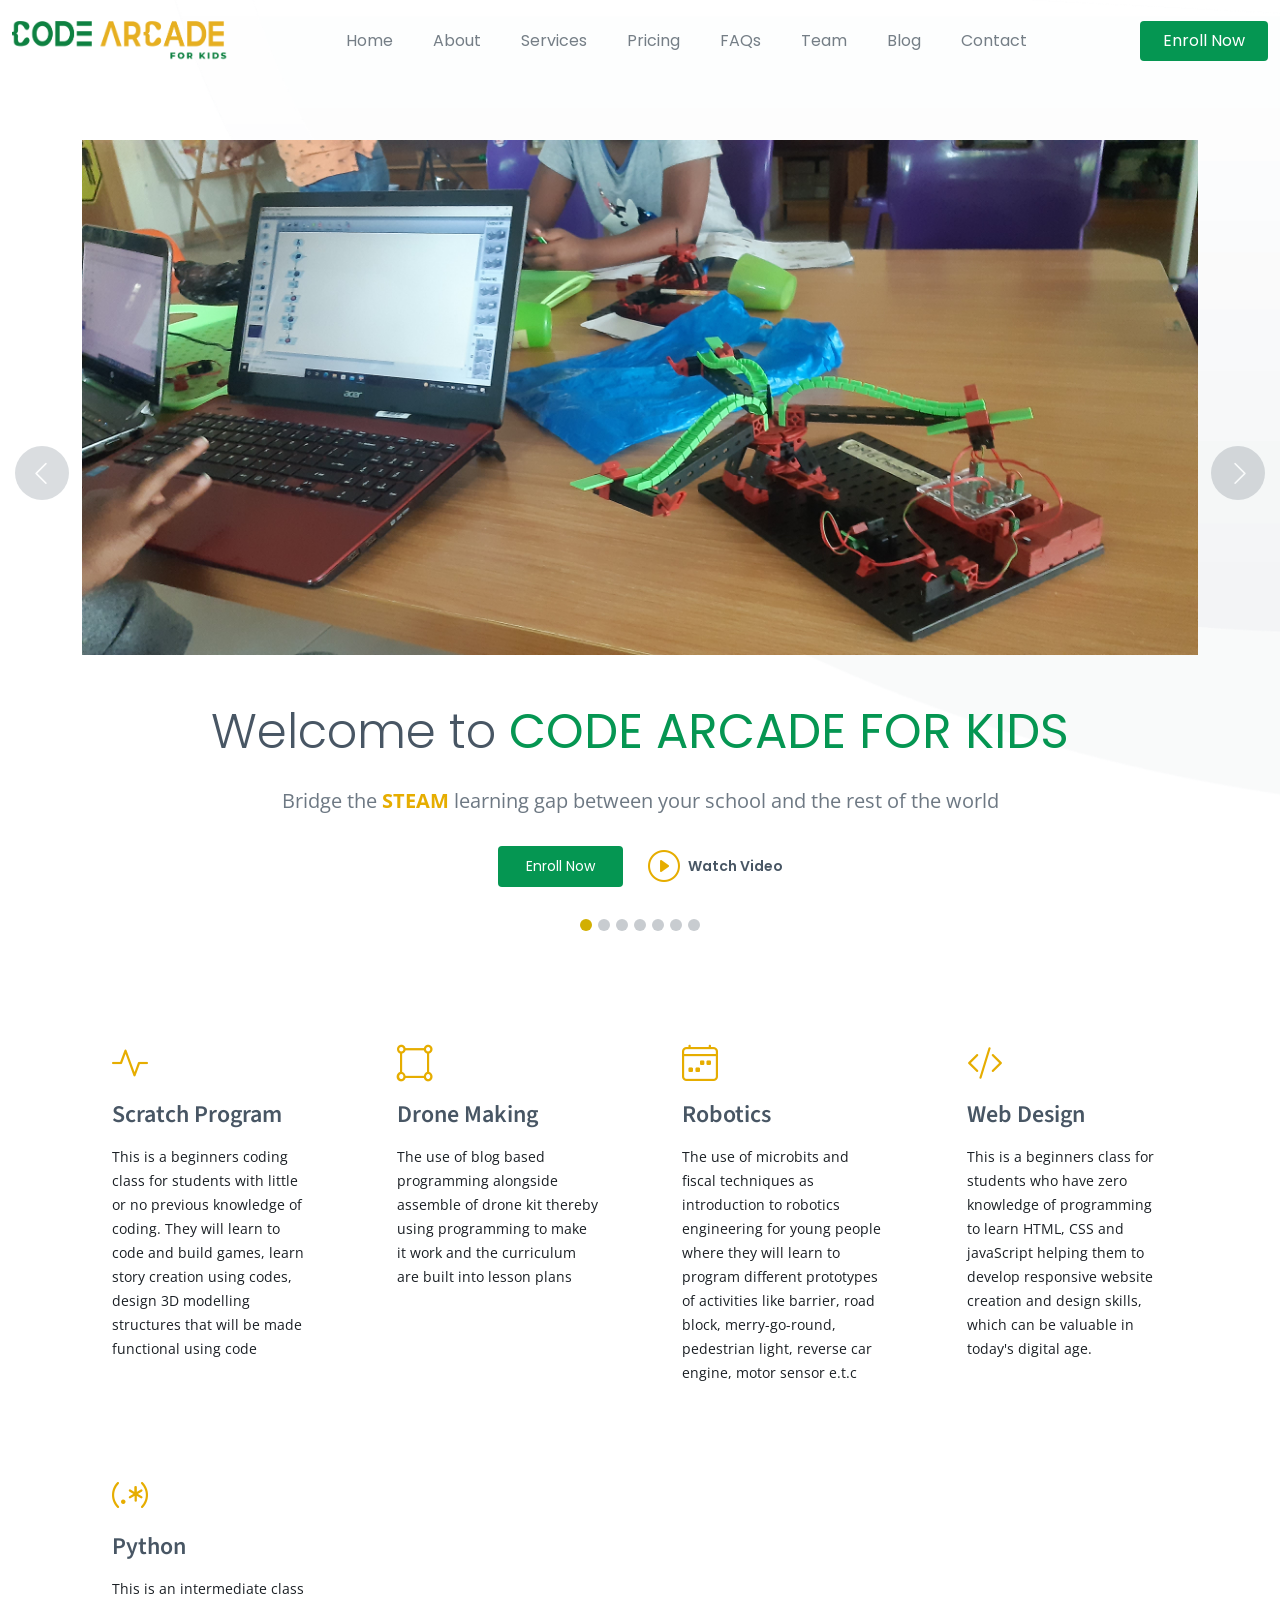
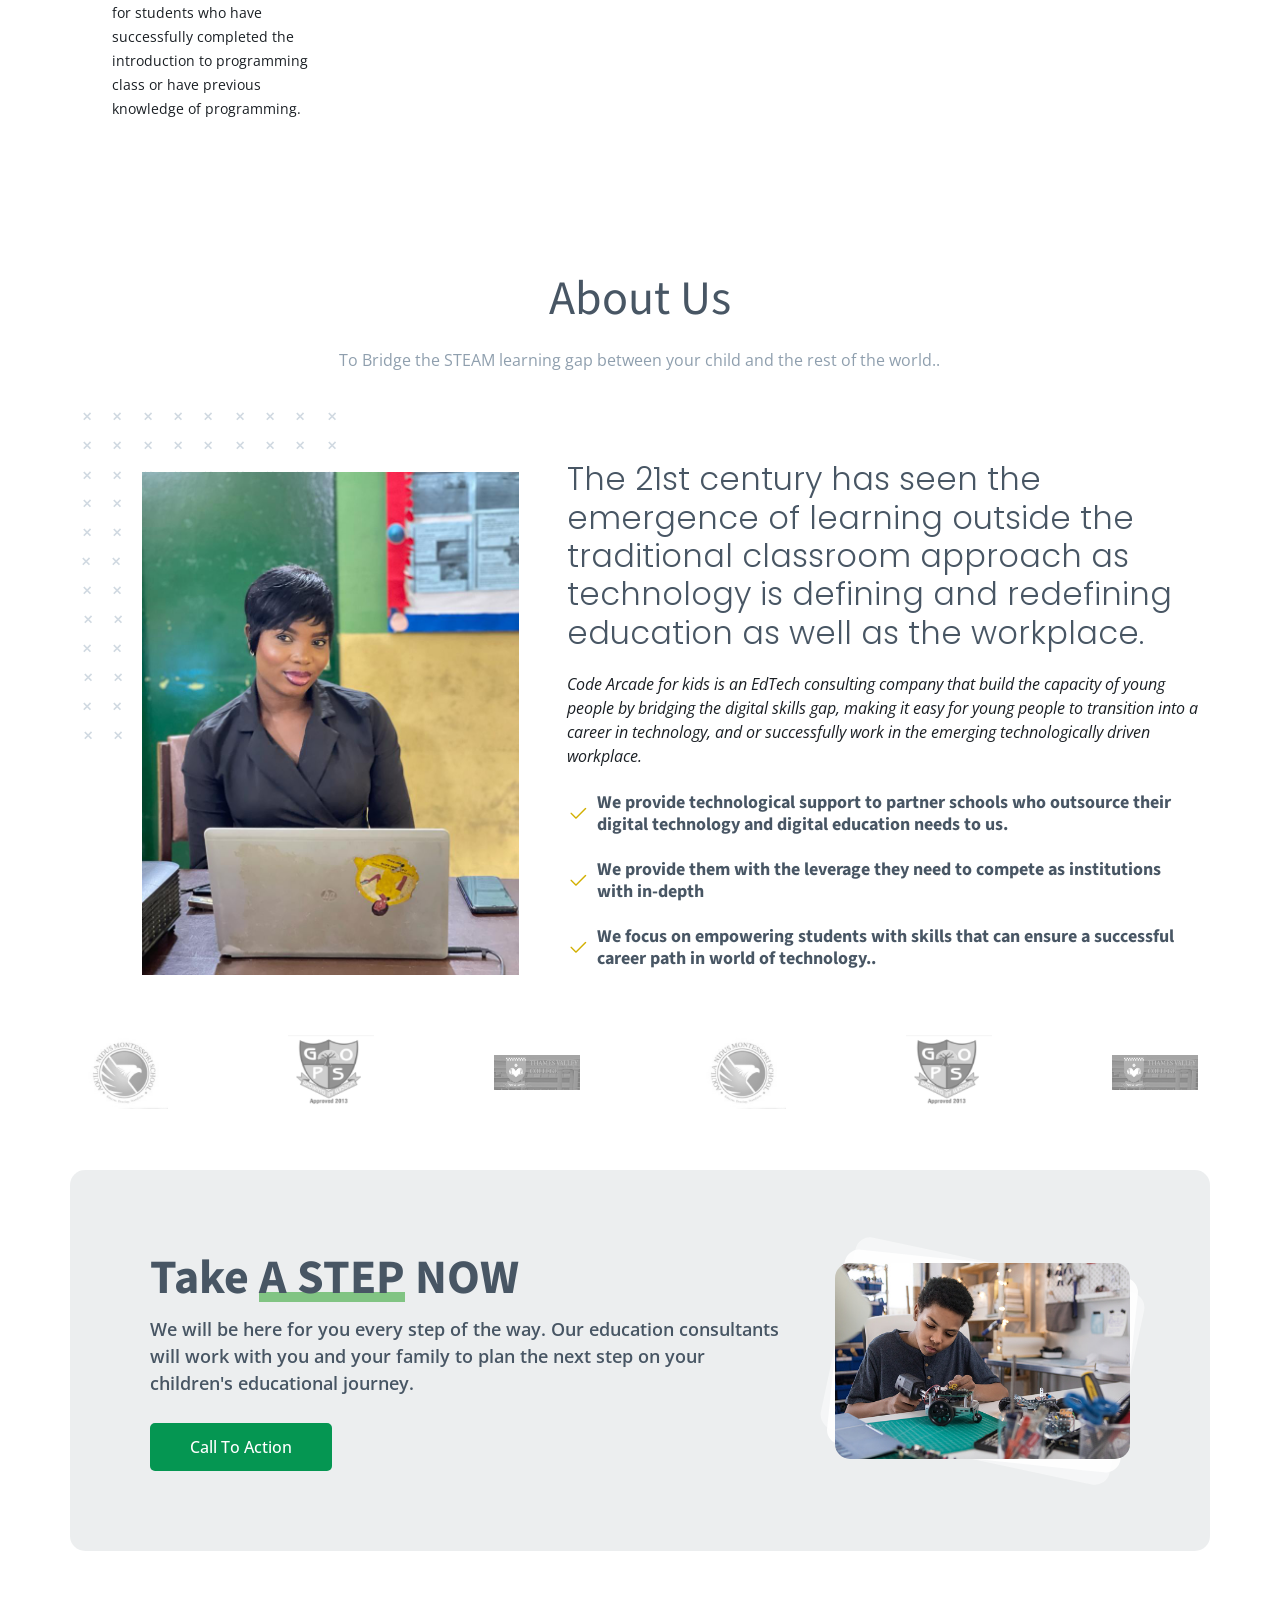
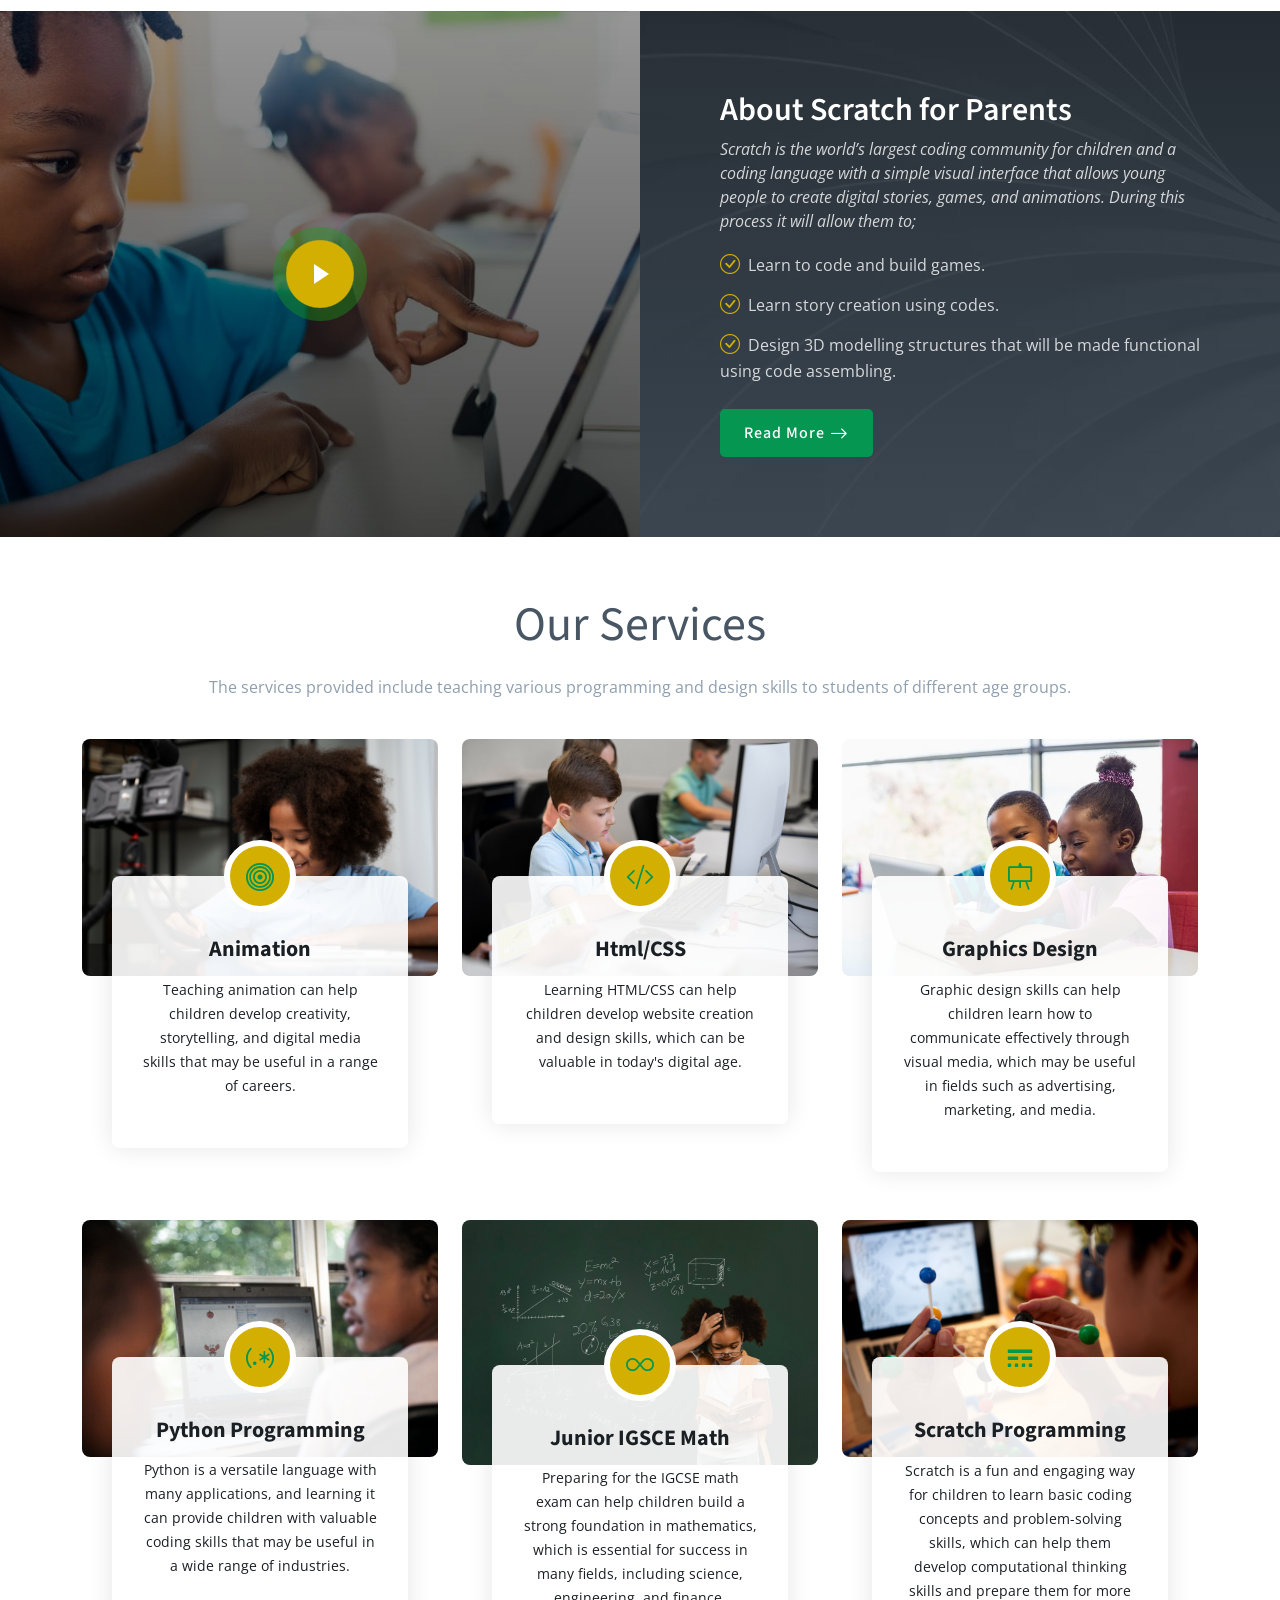
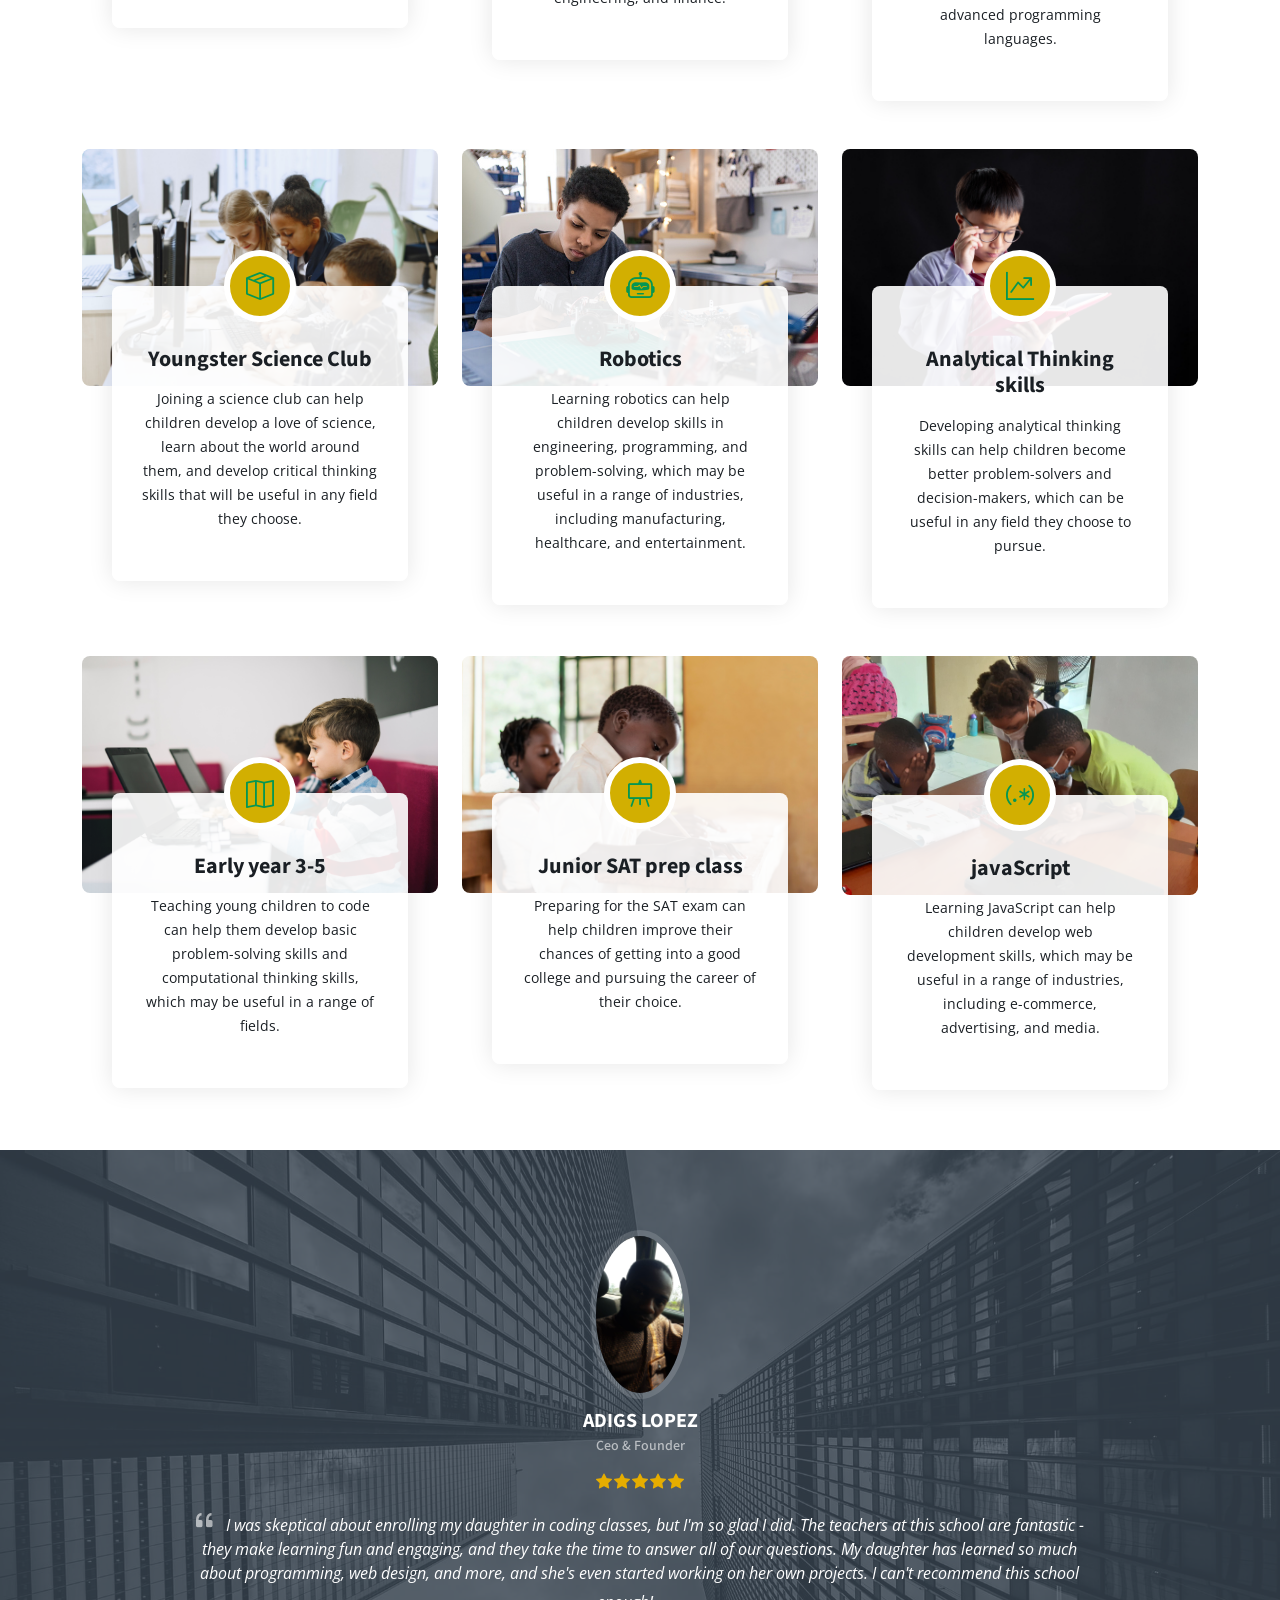
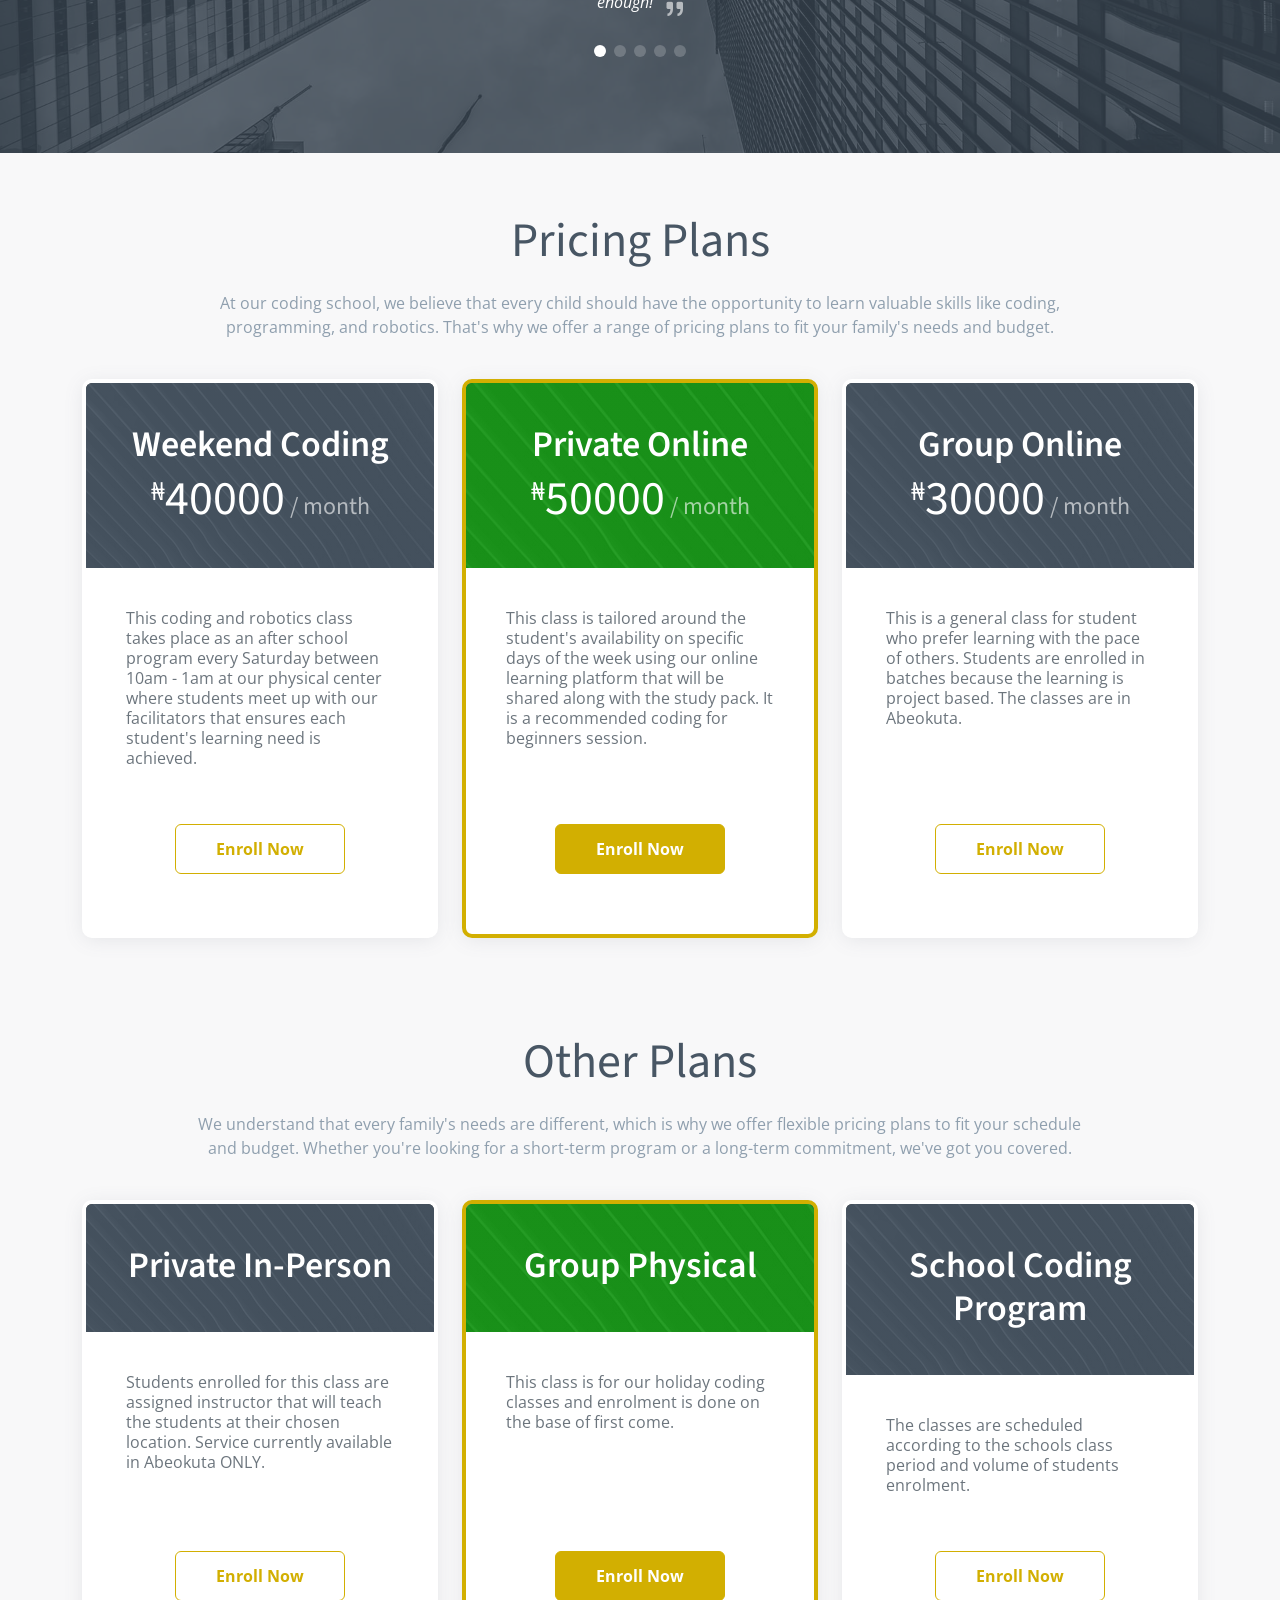
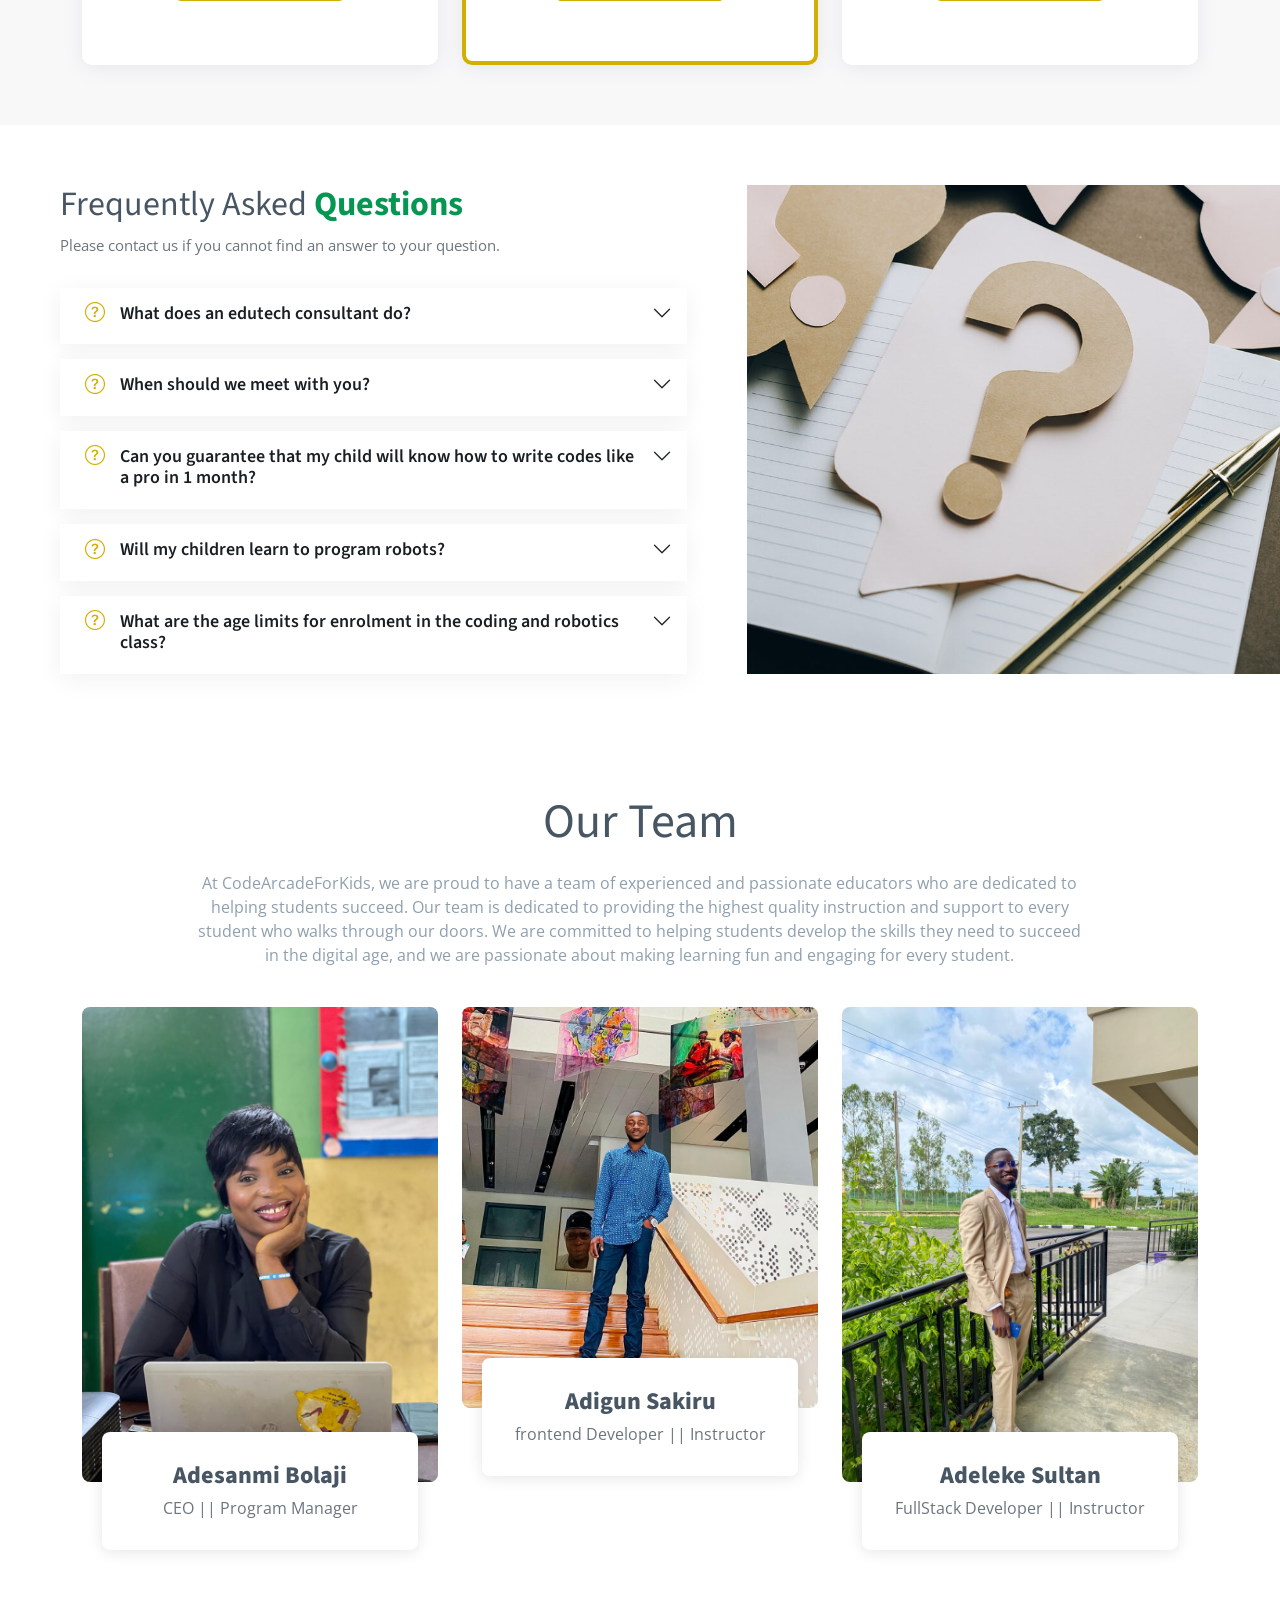
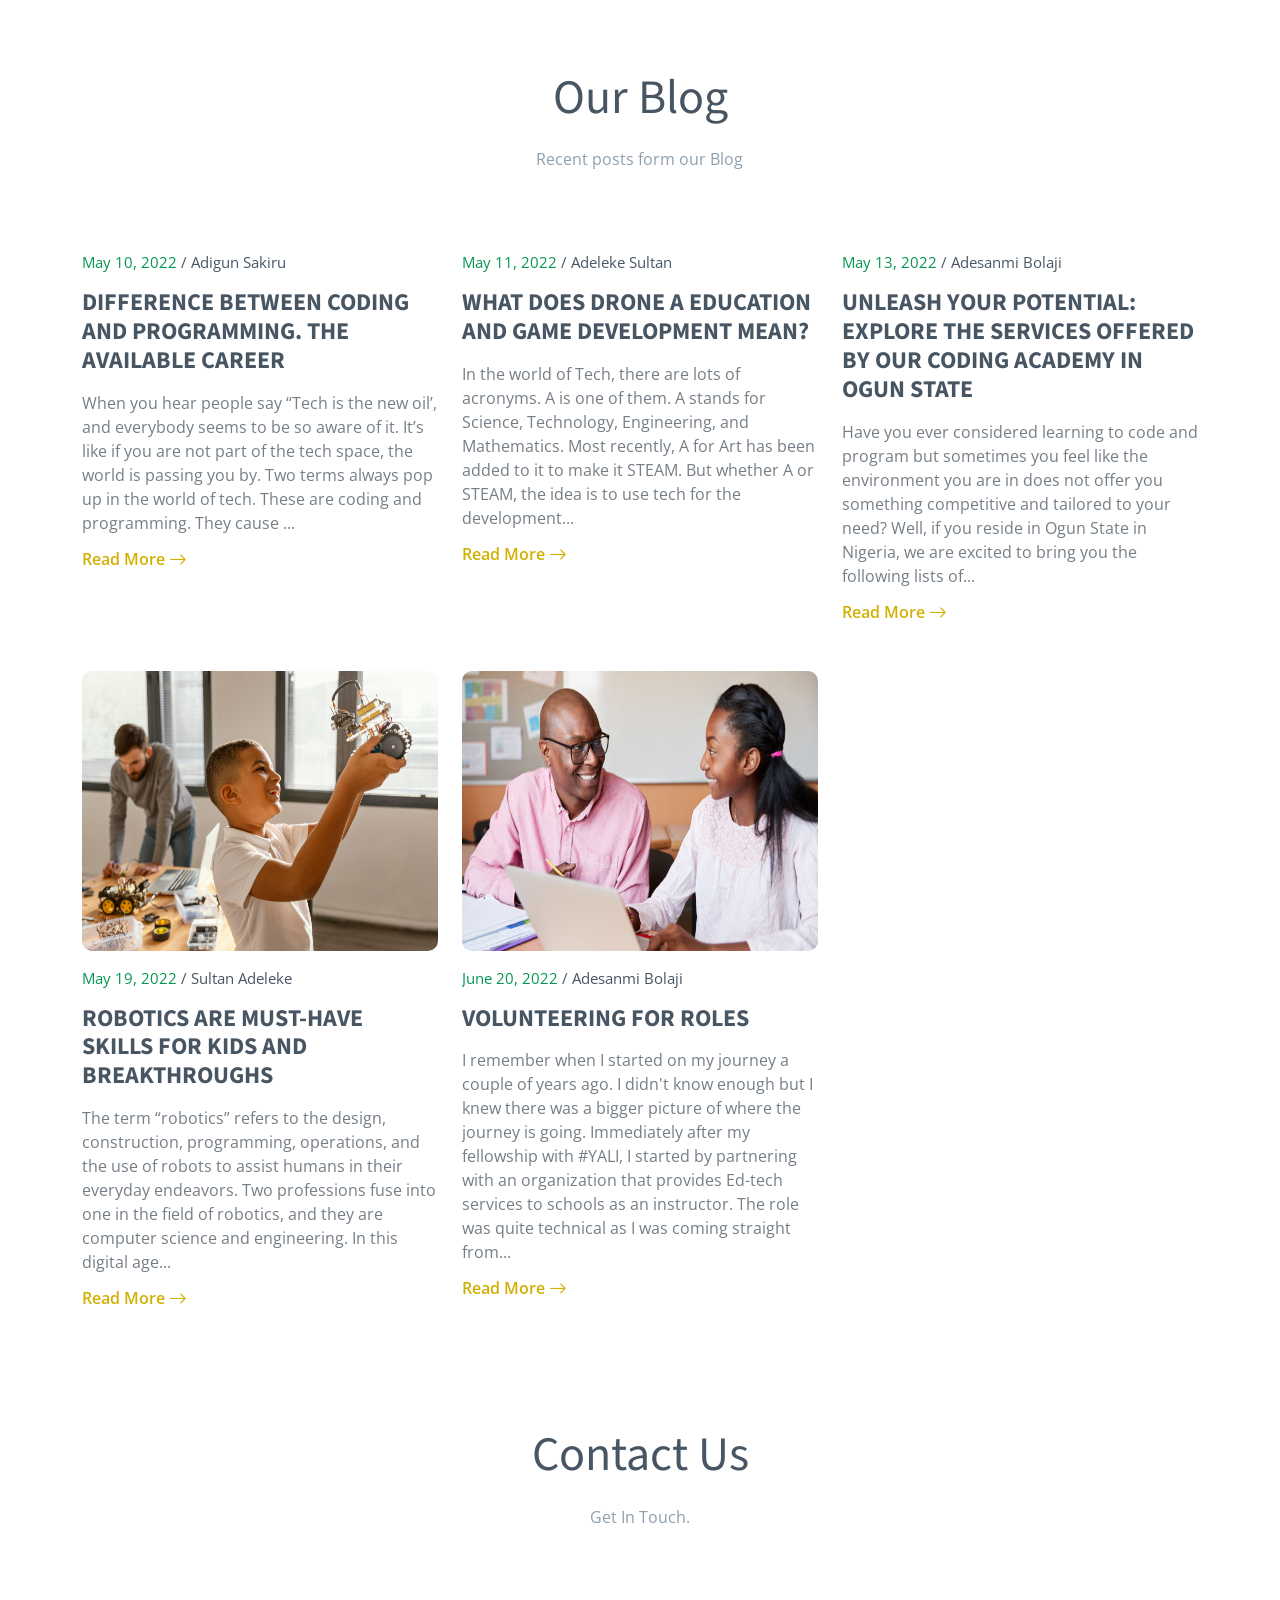
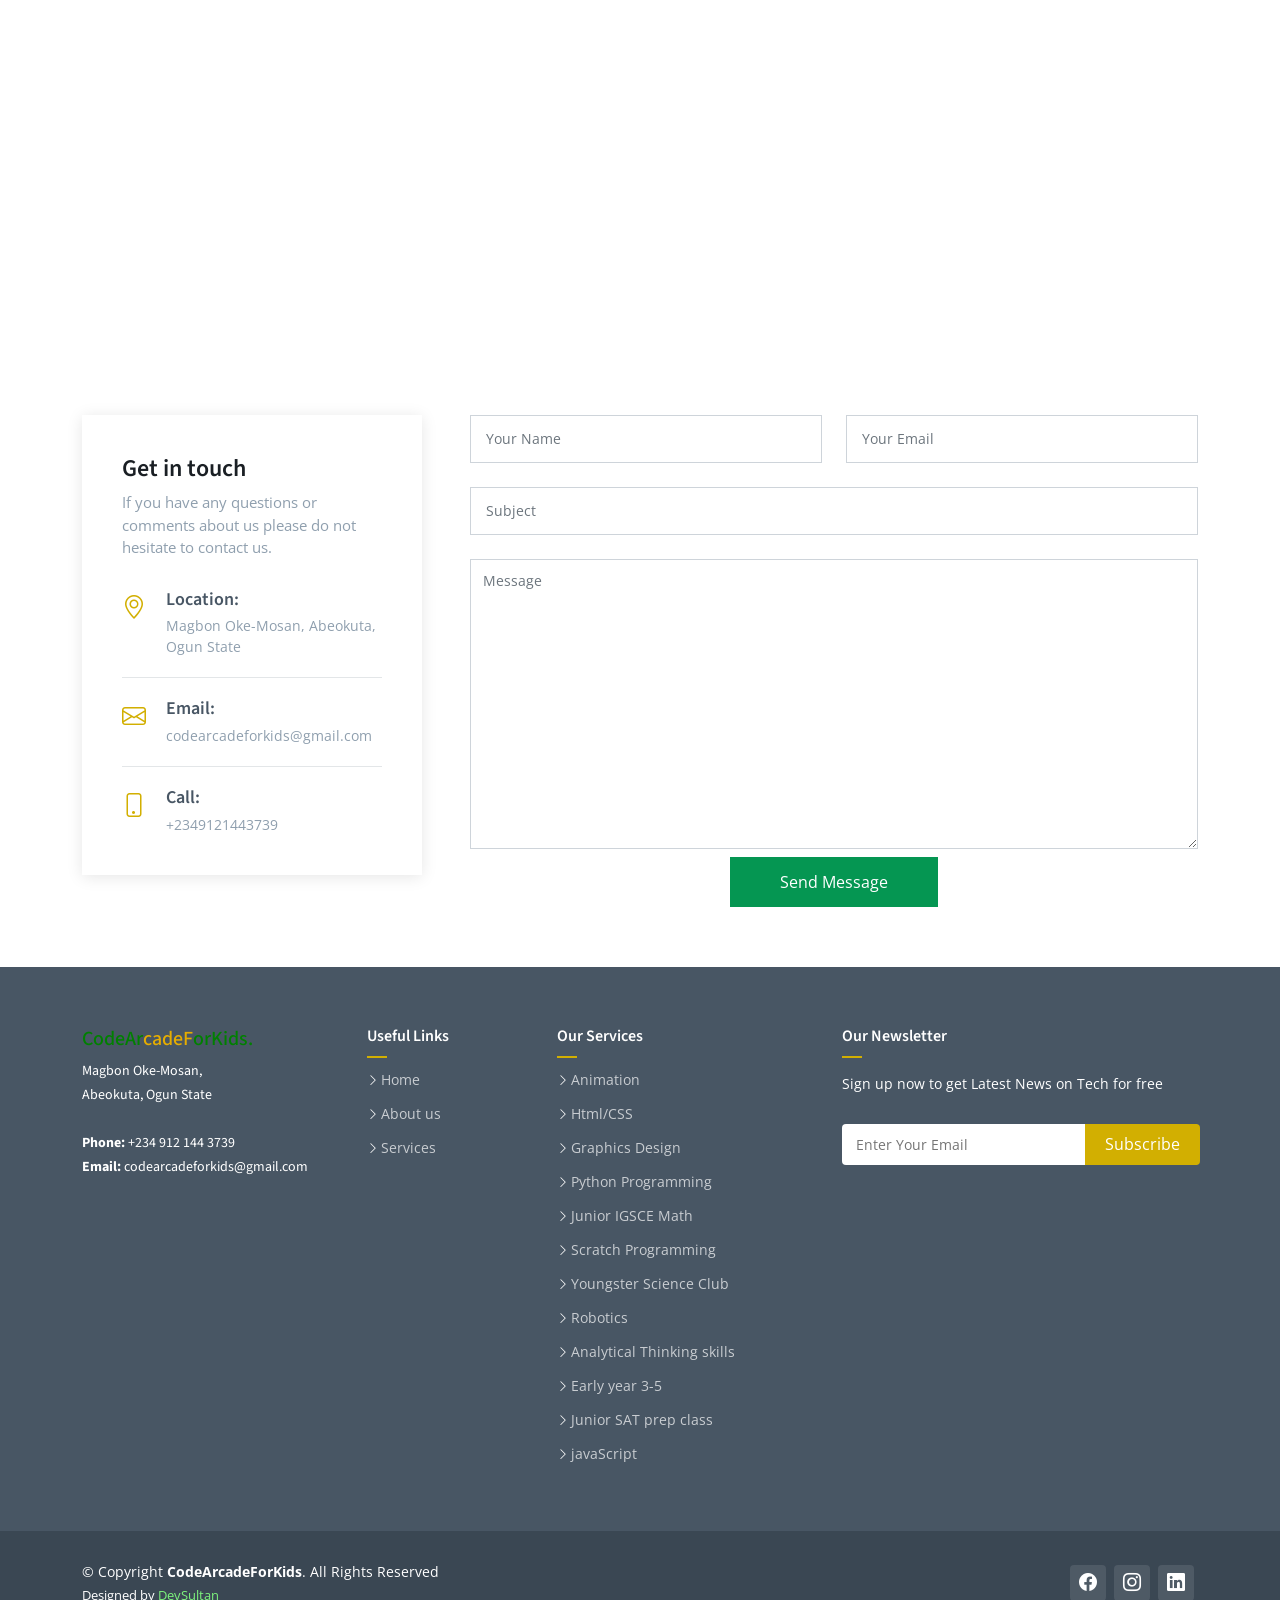
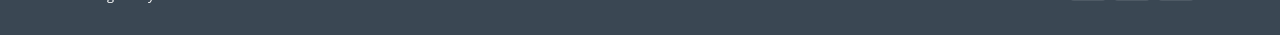
==== commit 1e110631: "updated, favicon, logo, description and keywords" ====
--- a/index.html
+++ b/index.html
@@ -6,12 +6,14 @@
   <meta content="width=device-width, initial-scale=1.0" name="viewport">
 
   <title>CodeArcadeForKids.</title>
-  <meta content="" name="description">
-  <meta content="" name="keywords">
+  <meta content="Code Arcade for kids is
+  an EdTech consulting company that build the capacity of young
+  people by bridging the digital skills gap, making it easy for young people to transition into a career in technology, and or successfully work in the emerging technologically driven workplace." name="description">
+  <meta content="Edtech, coding for kid, best teaching platform, number one coding school in nigeria, building kids, best edtech company" name="keywords">
 
   <!-- Favicons -->
-  <link href="./assets/img/codearcade/CAK_logo2.png" rel="icon">
-  <link href="./assets/img/codearcade/CAK_logo2.png" rel="apple-touch-icon">
+  <link href="./assets/img/cafk_favicon.png" rel="icon">
+  <link href="./assets/img/cafk_favicon.png" rel="apple-touch-icon">
 
   <!-- Google Fonts -->
   <link rel="preconnect" href="https://fonts.googleapis.com">
@@ -39,7 +41,7 @@
     <div class="container-fluid d-flex align-items-center justify-content-between">
 
       <a href="index.html" class="logo d-flex align-items-center scrollto me-auto me-lg-0">
-        <h1><h1 style="color: green;">CodeAr</h1><h1 style="color: #e6ad00;">cadeF</h1><h1 style="color: green;">orKids</h1><span style="color: green;">.</span></h1>
+        <img src='./assets/img/cafk_logo.png' alt='logo'>
       </a>
 
       <nav id="navbar" class="navbar">
@@ -761,7 +763,7 @@
 
               <div class="pricing-header">
                 <h3>Weekend Coding</h3>
-                <h4><sup>&#8358;</sup>0<span> / month</span></h4>
+                <h4><sup>&#8358;</sup>40000<span> / month</span></h4>
               </div>
 
               <ul>
@@ -782,7 +784,7 @@
 
               <div class="pricing-header">
                 <h3>Private Online</h3>
-                <h4><sup>&#8358;</sup>0<span> / month</span></h4>
+                <h4><sup>&#8358;</sup>50000<span> / month</span></h4>
               </div>
 
               <ul>
@@ -803,7 +805,7 @@
 
               <div class="pricing-header">
                 <h3>Group Online</h3>
-                <h4><sup>&#8358;</sup>0<span> / month</span></h4>
+                <h4><sup>&#8358;</sup>30000<span> / month</span></h4>
               </div>
 
               <ul>
@@ -1177,7 +1179,7 @@
       </div>
 
       <div class="map">
-        <iframe src="https://www.google.com/maps/embed?pb=!1m14!1m8!1m3!1d3683.243780564301!2d3.359276785596079!3d7.1236192912186596!3m2!1i1024!2i768!4f13.1!3m3!1m2!1s0x103a4b7c8213c7bb%3A0x7067a9df3585947c!2sMagbon%20Police%20Station!5e0!3m2!1sen!2sng!4v1679919312483!5m2!1sen!2sng" width="600" height="450" style="border:0;" allowfullscreen="" loading="lazy" referrerpolicy="no-referrer-when-downgrade"></iframe>
+        <iframe src="https://www.google.com/maps/embed?pb=!1m18!1m12!1m3!1d3327.6990510725213!2d3.357668902933572!3d7.119254220335755!2m3!1f0!2f0!3f0!3m2!1i1024!2i768!4f13.1!3m3!1m2!1s0x103a4b8a9780ab15%3A0xba942de1ec7e84e2!2sObafemi%20Owode%20Local%20Primary%20School!5e0!3m2!1sen!2sng!4v1689438834707!5m2!1sen!2sng" width="600" height="450" style="border:0;" allowfullscreen="" loading="lazy" referrerpolicy="no-referrer-when-downgrade"></iframe>
       </div>
       <!-- End Google Maps -->
 
@@ -1352,4 +1354,4 @@
 
 </body>
 
-</html>
+</html>
--- a/assets/css/main.css
+++ b/assets/css/main.css
@@ -227,8 +227,8 @@
 }
 
 @media only screen and (max-width: 600px) and (min-width: 300px) {
-  .header > .container-fluid > .logo > h1 {
-    font-size: 14px !important;
+  .header > .container-fluid > .logo > img {
+    max-height: 25px;
   } 
 }
 
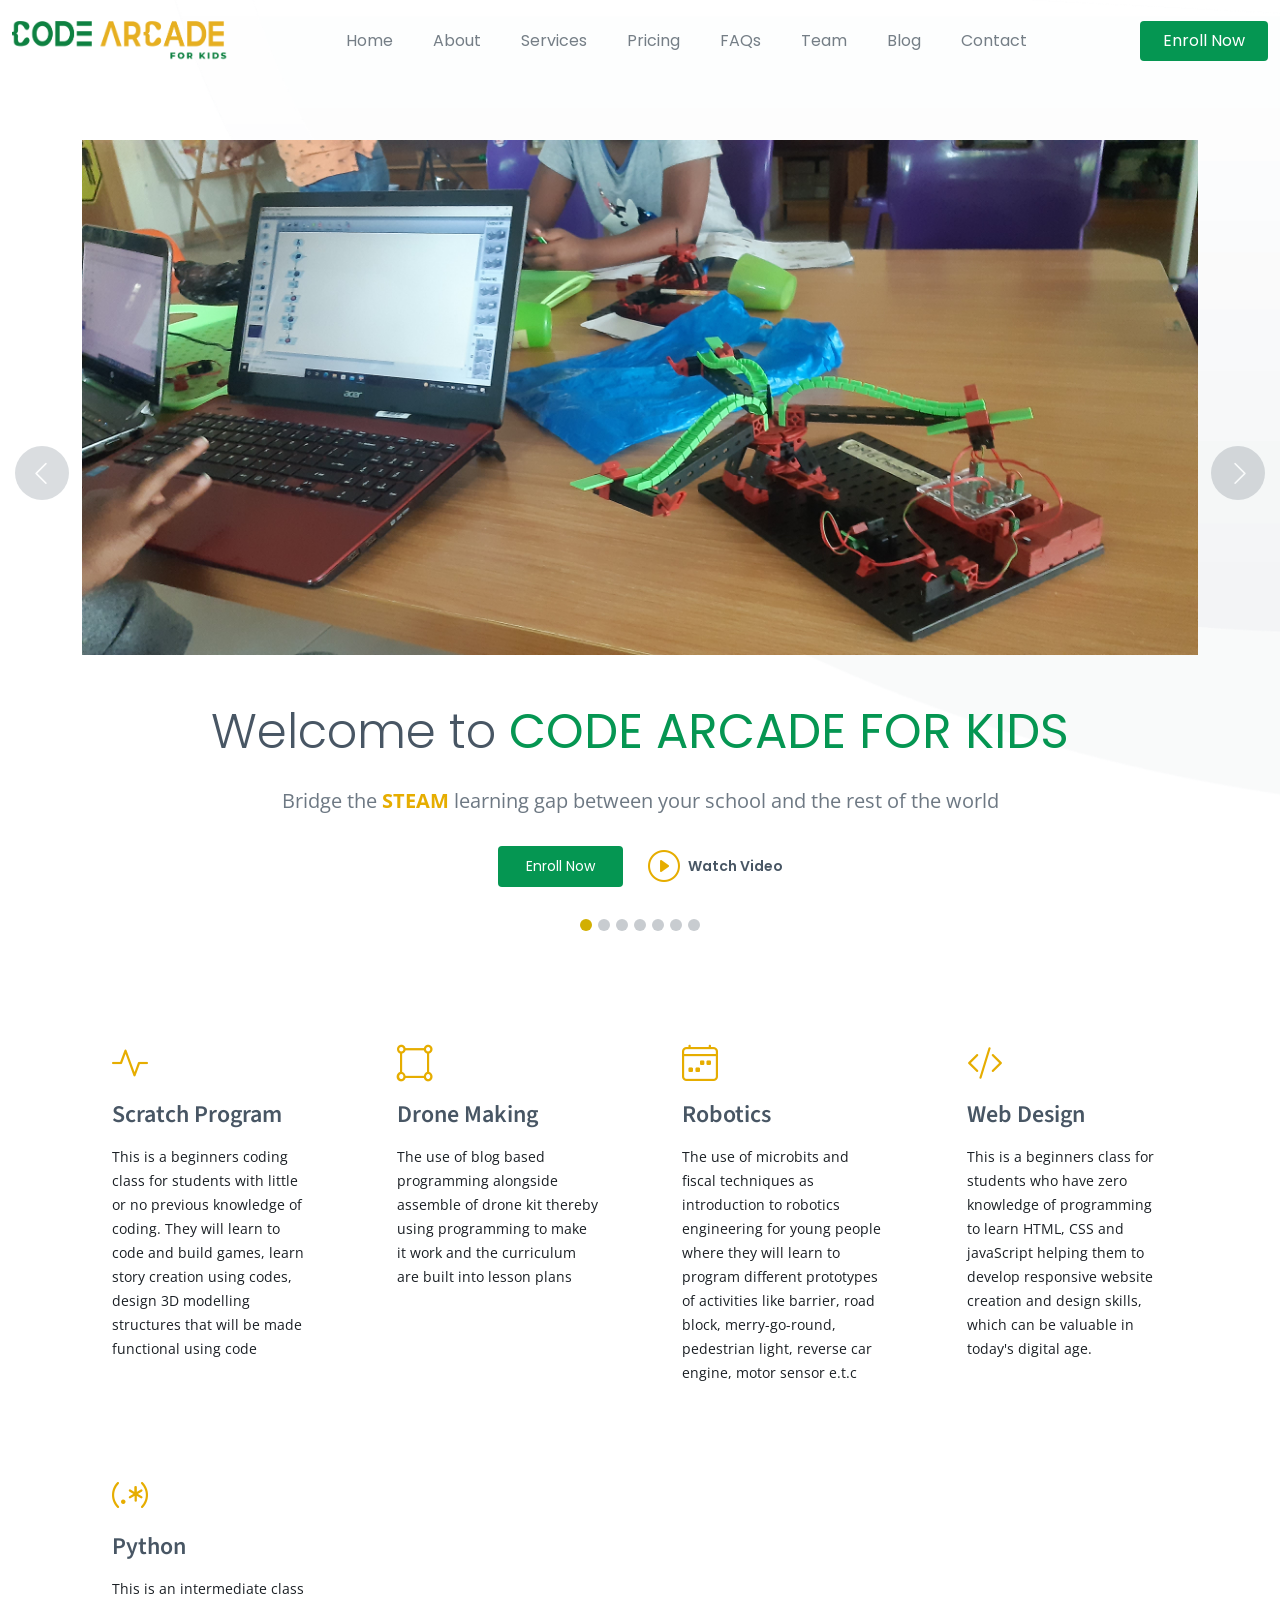
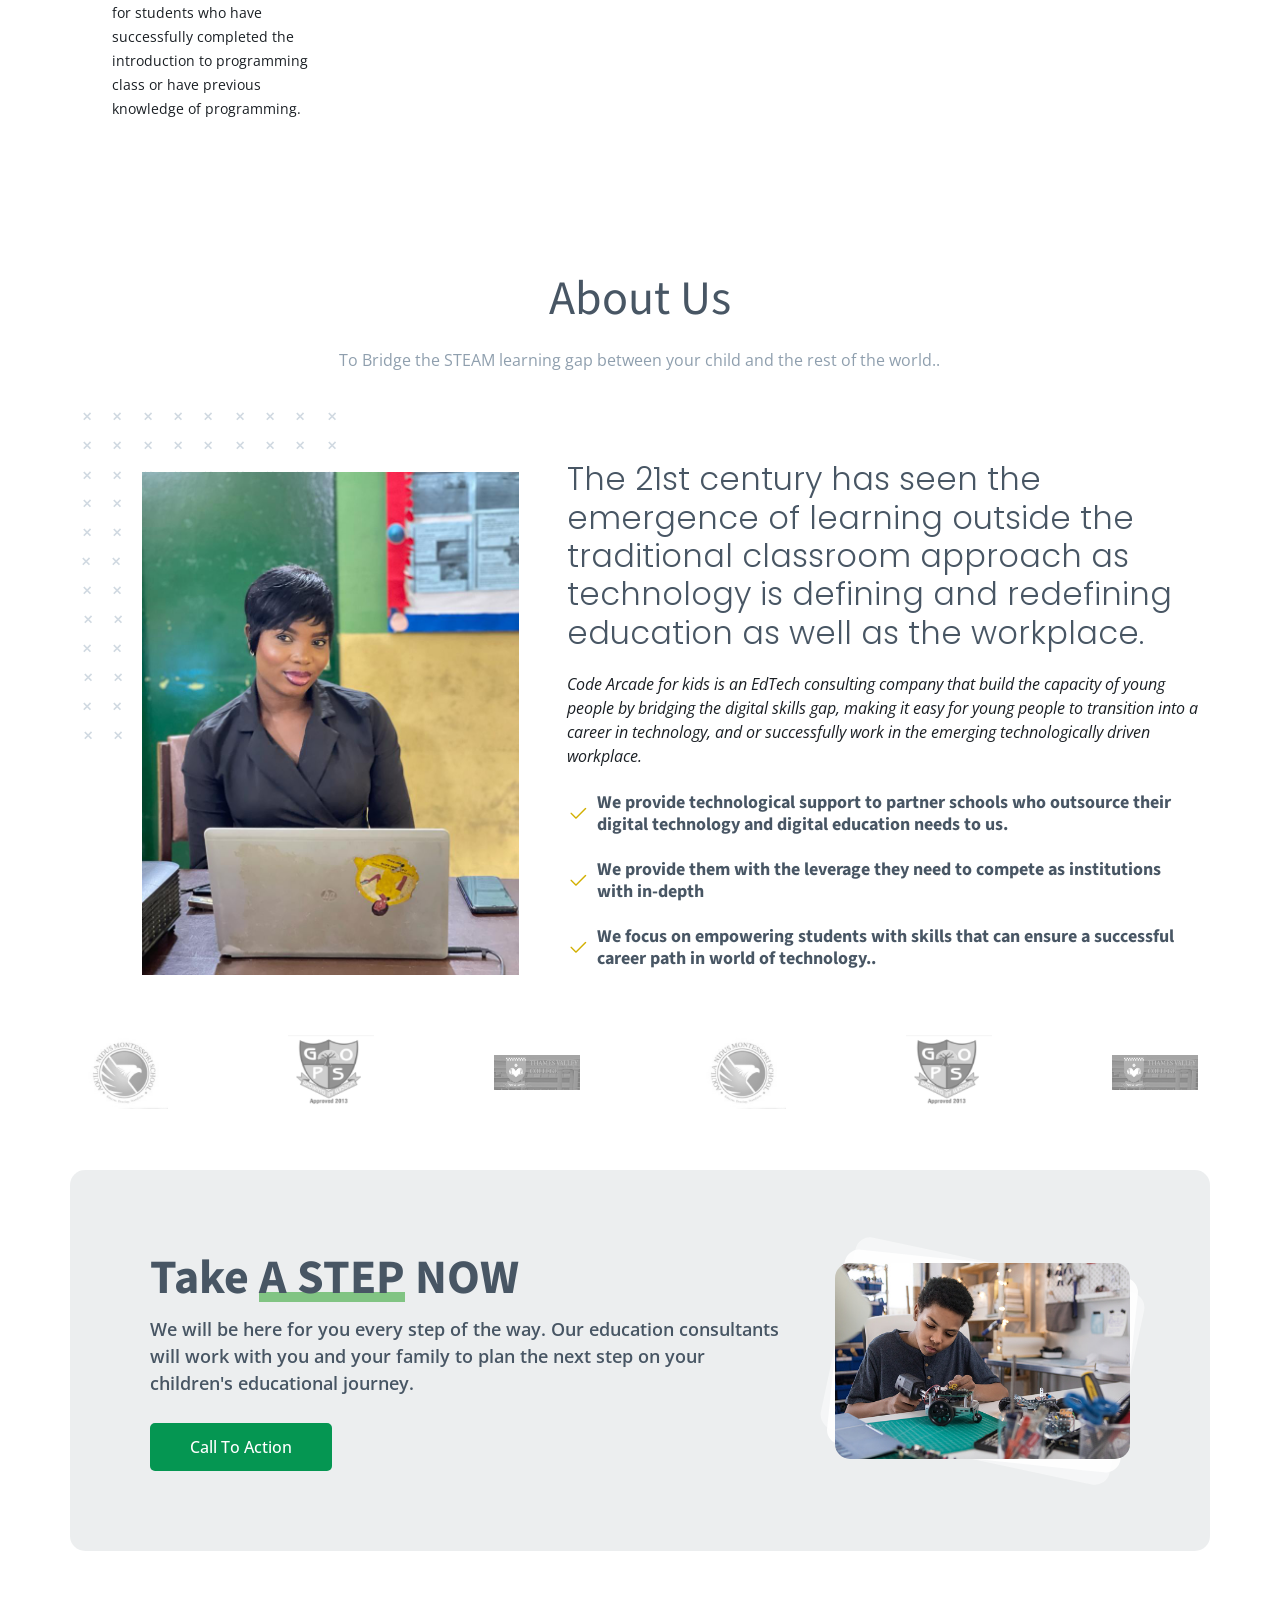
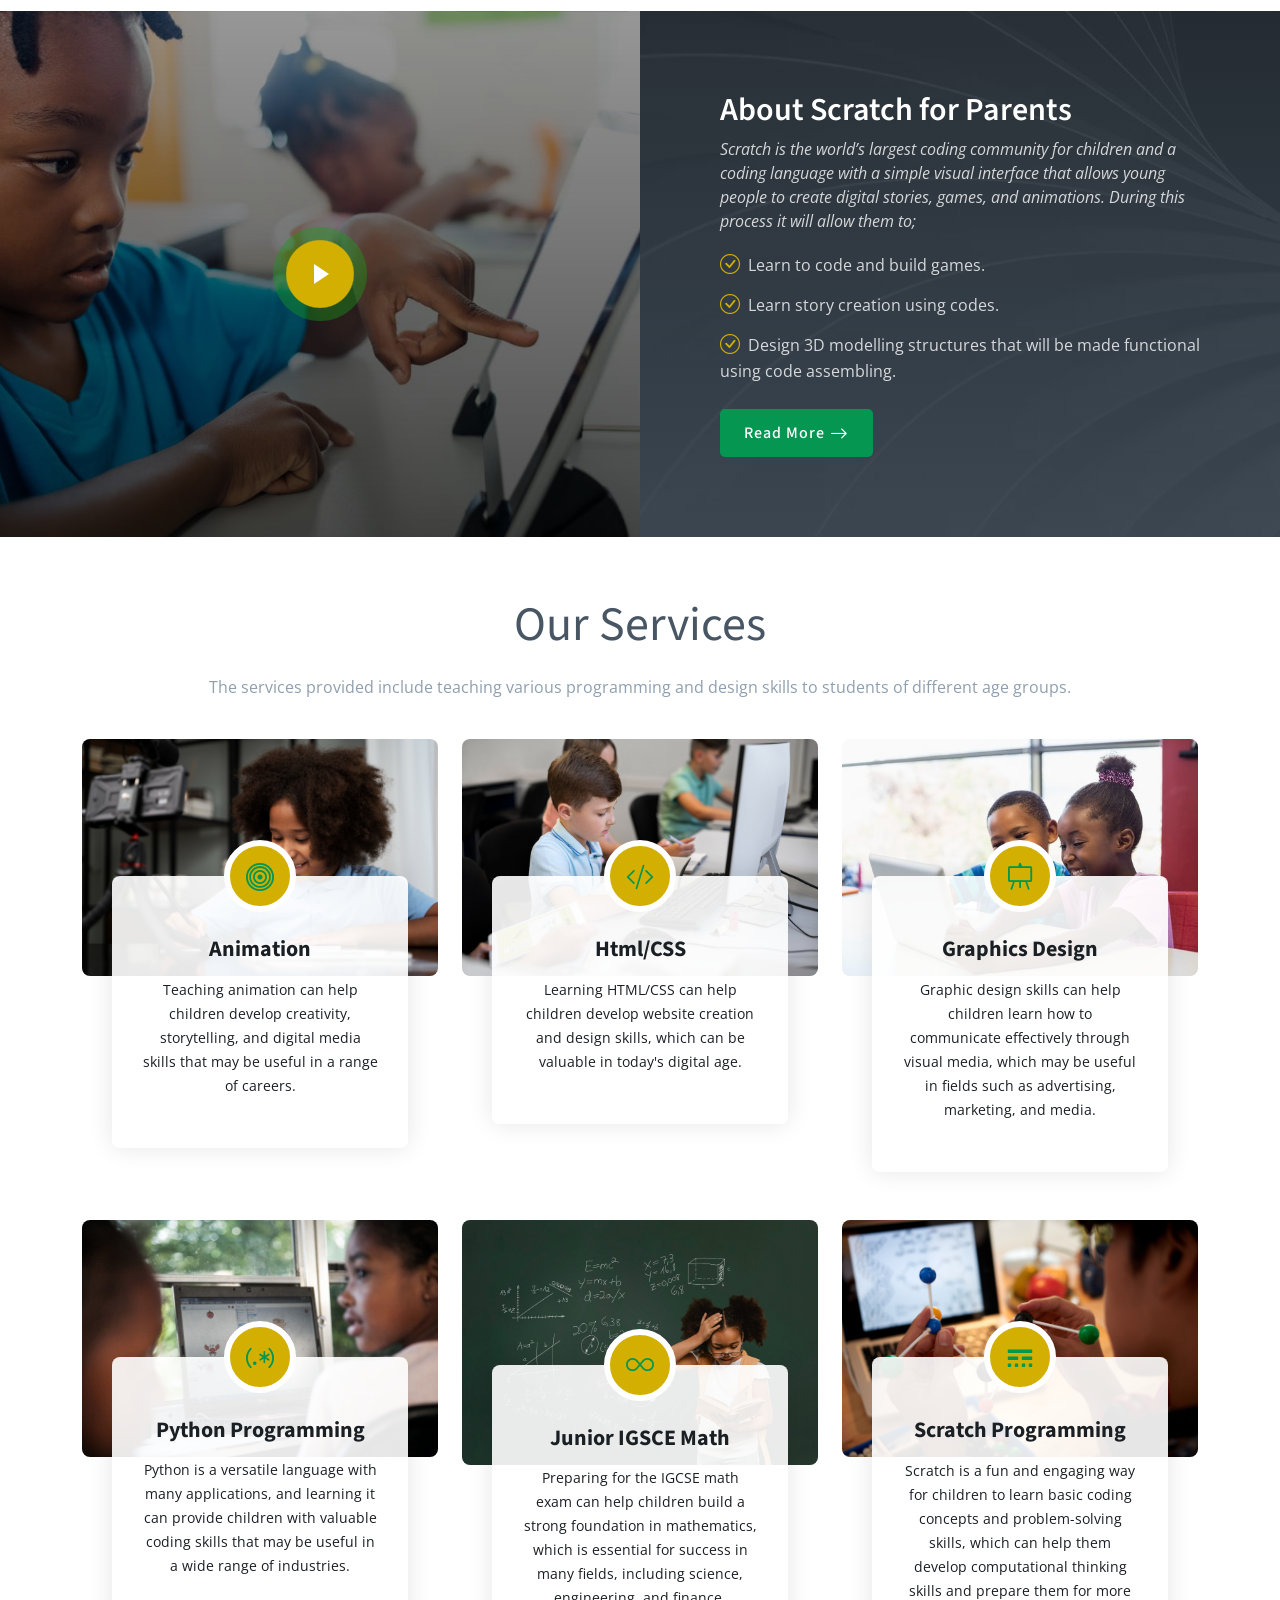
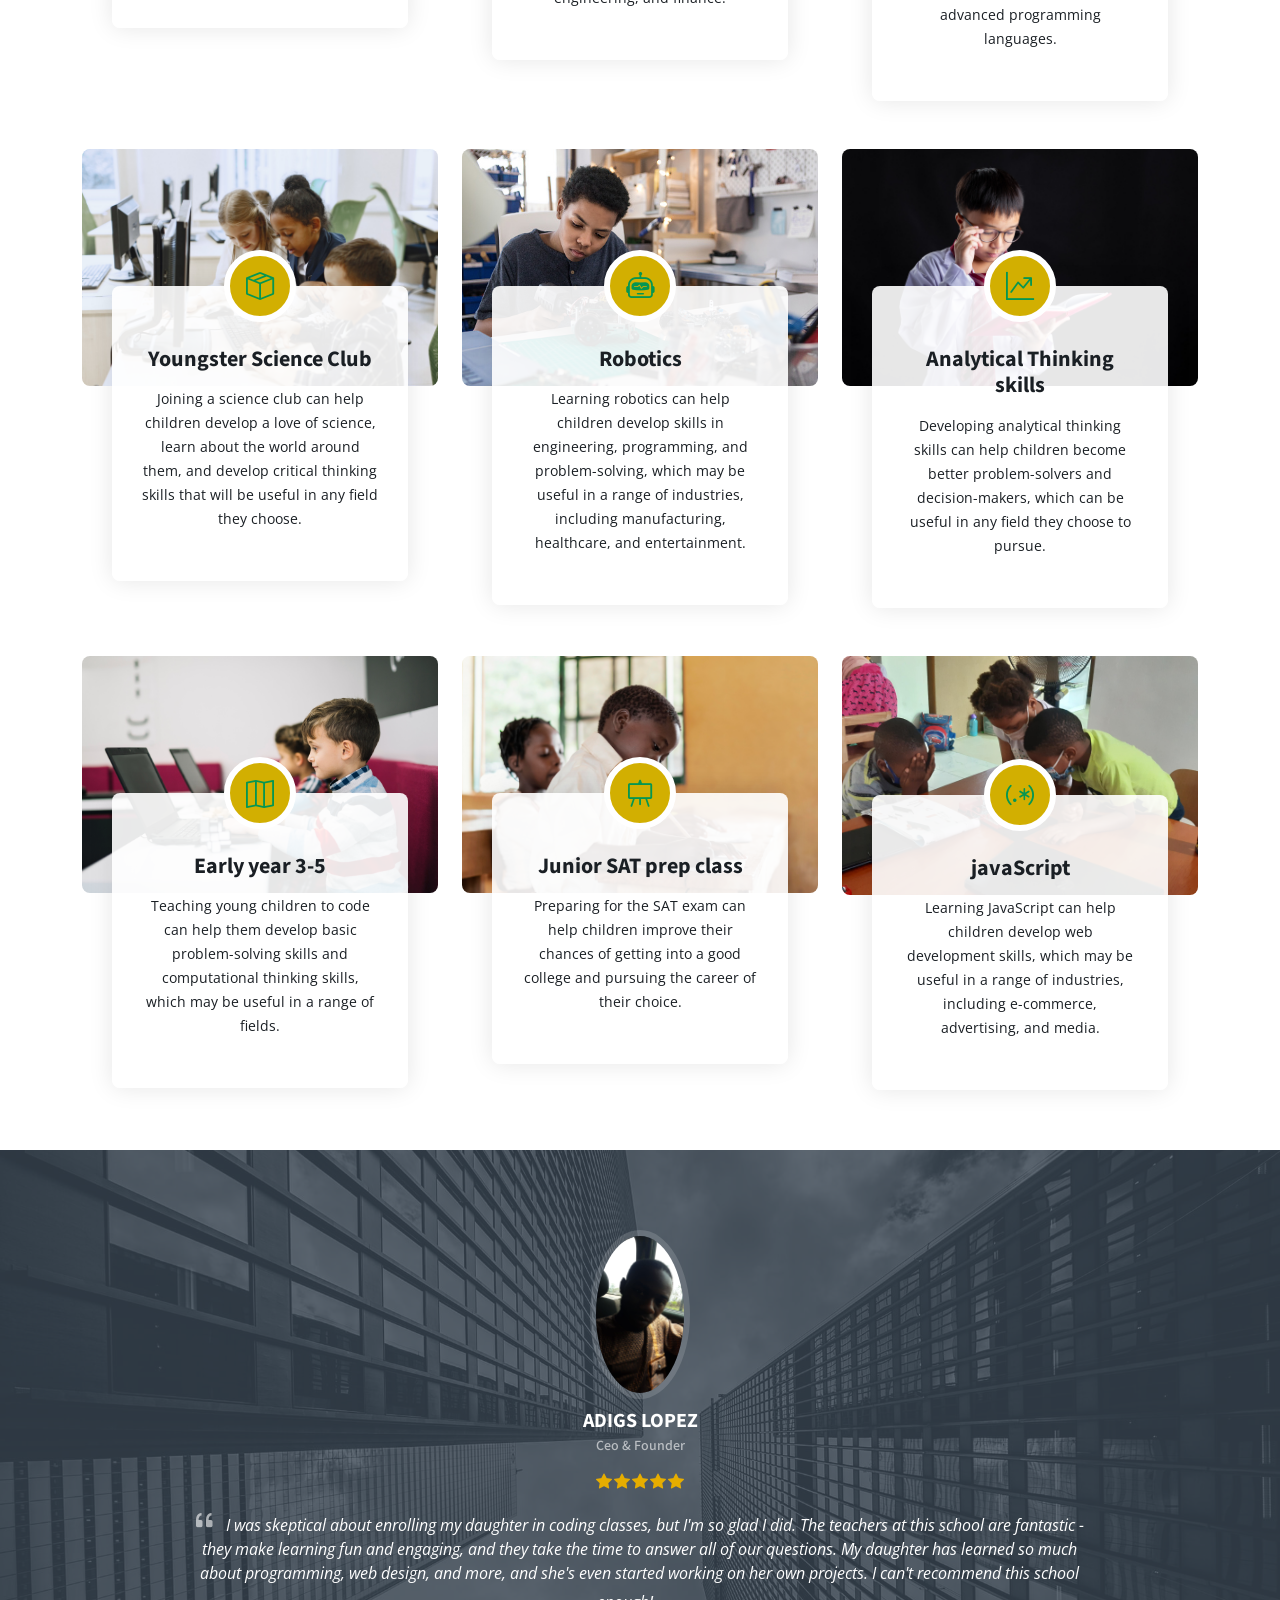
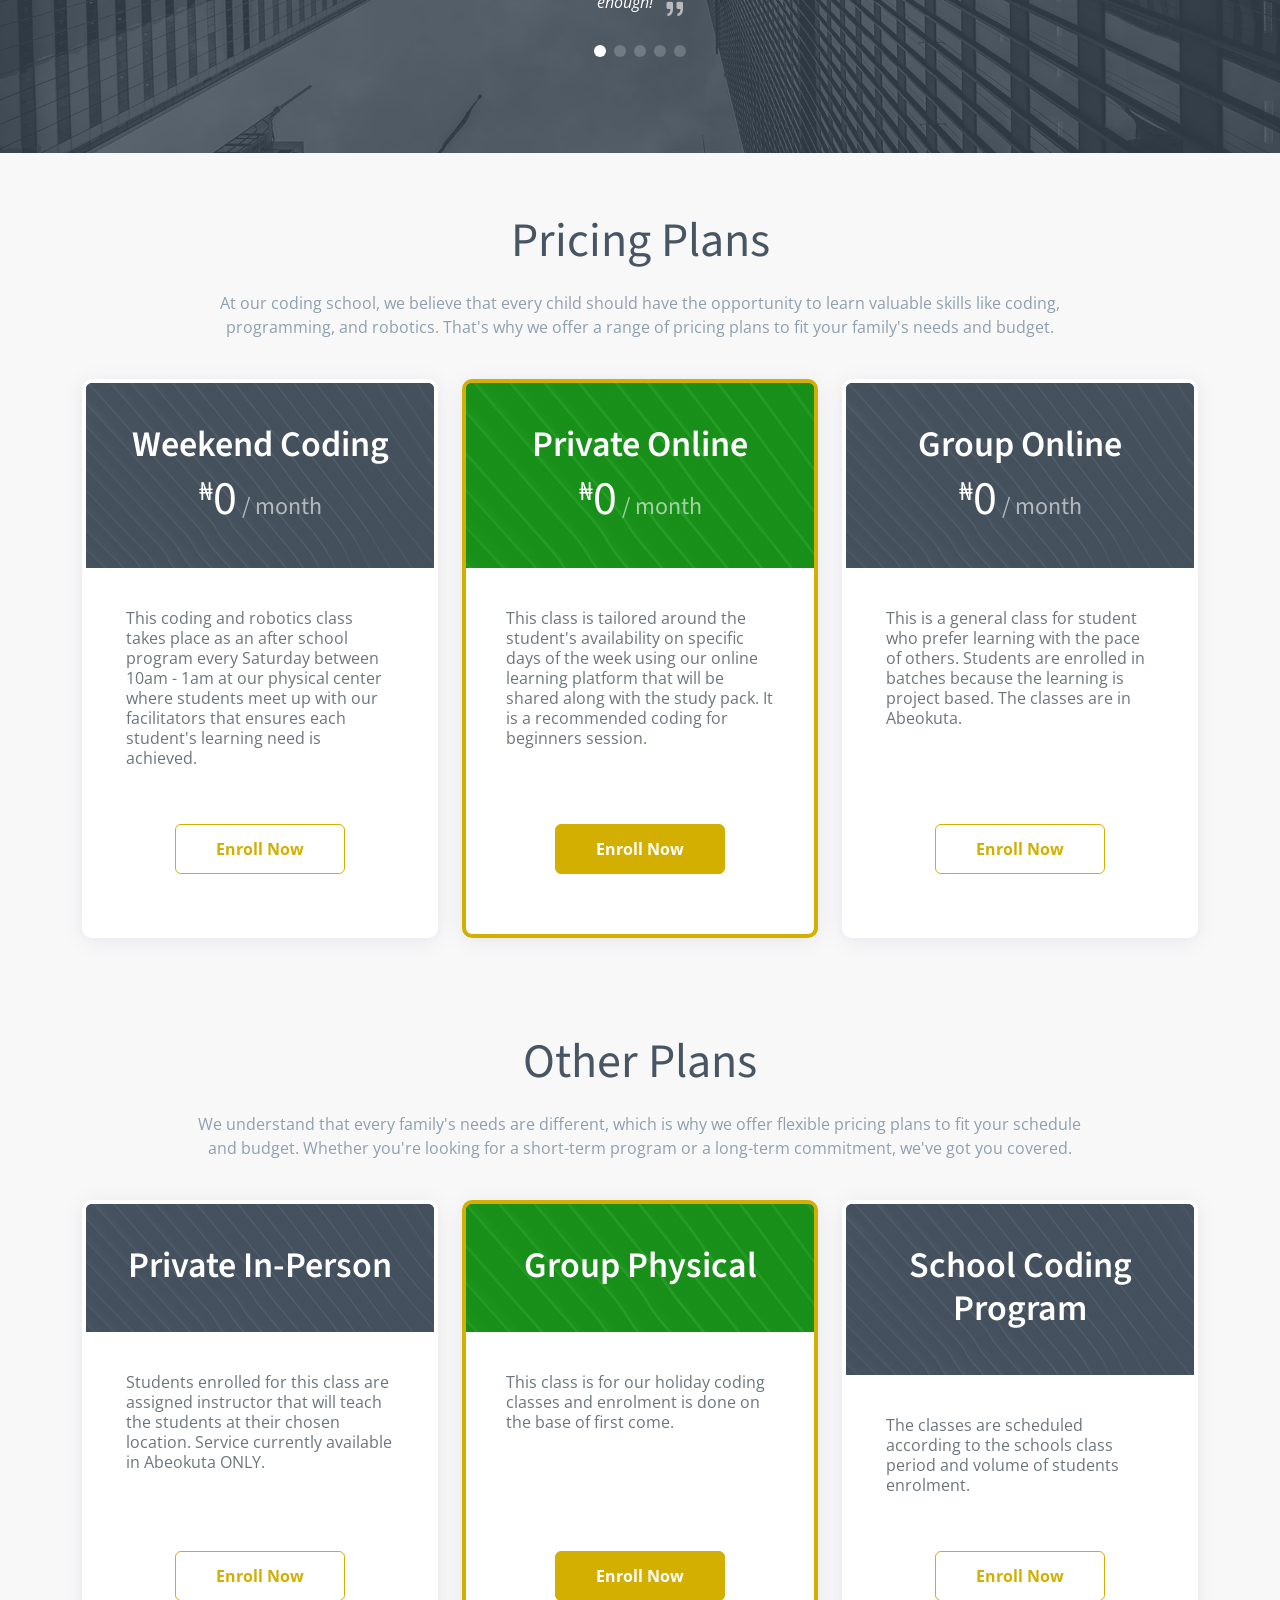
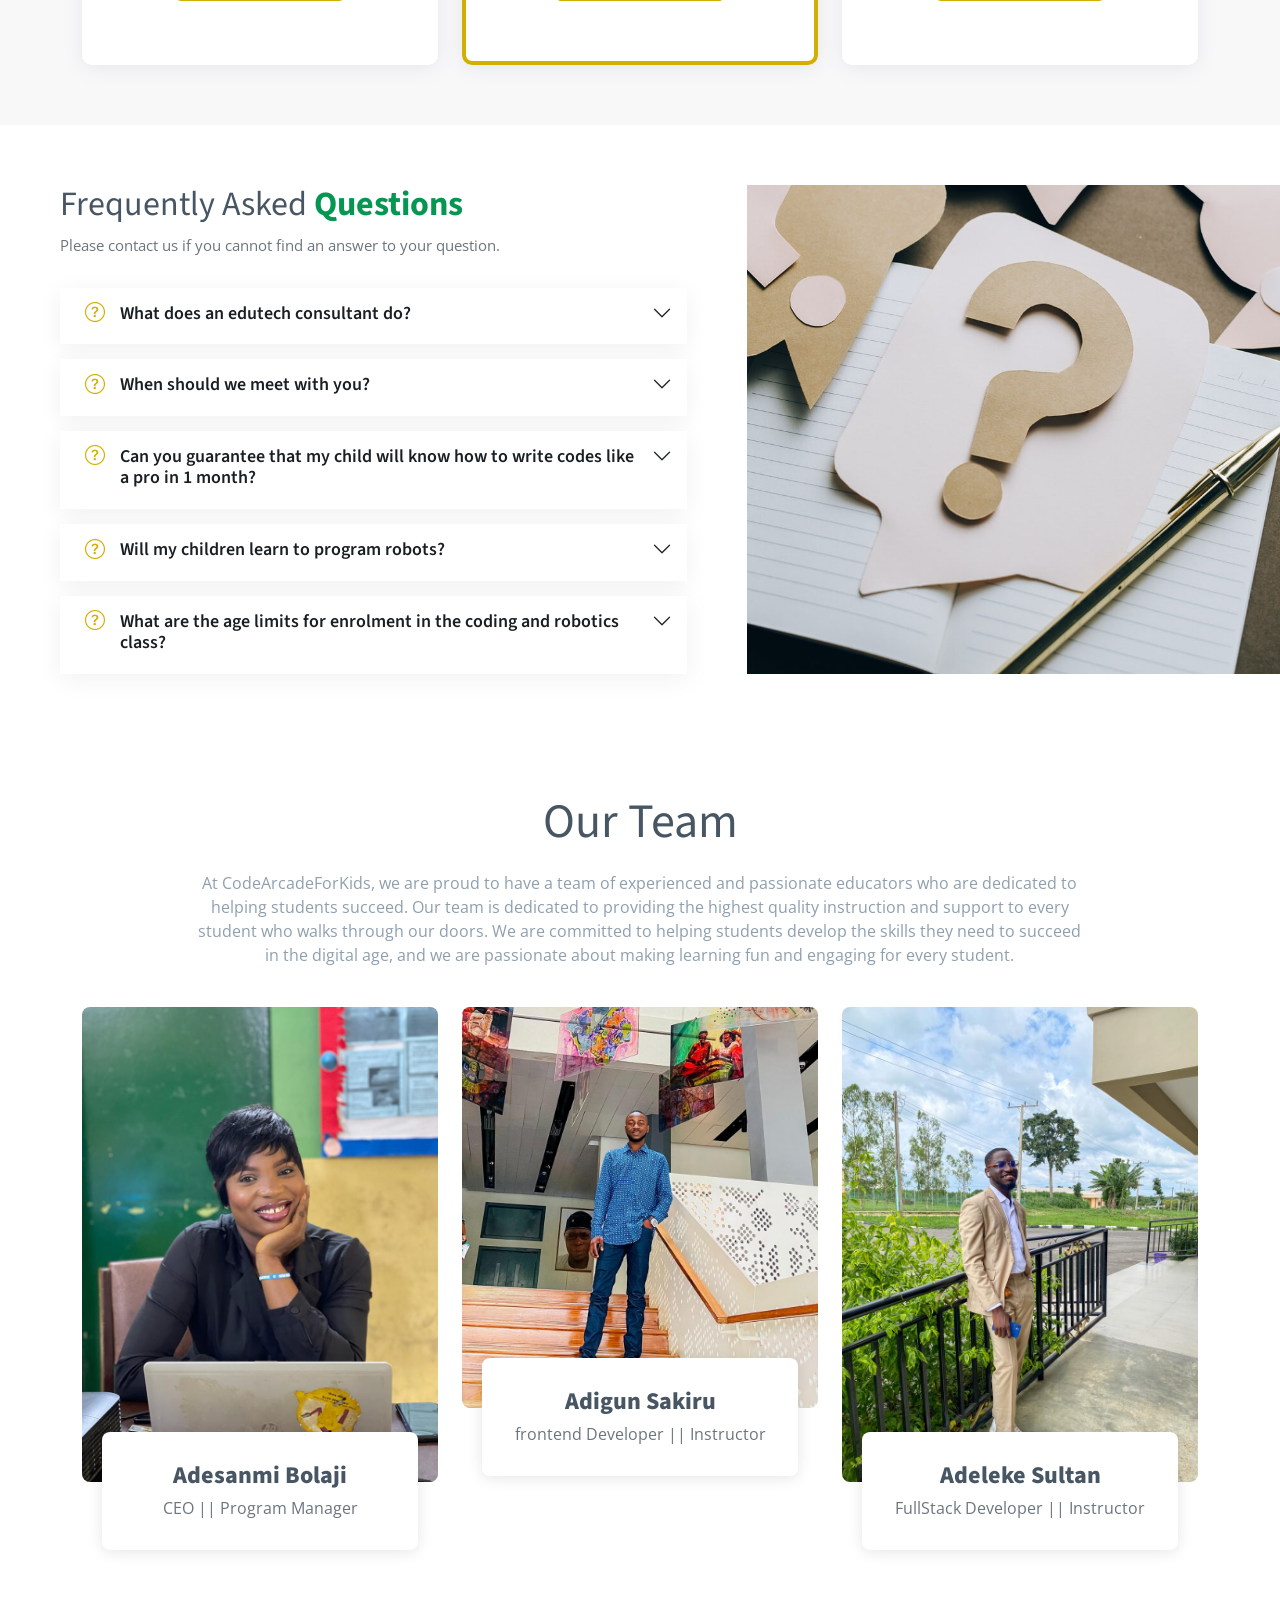
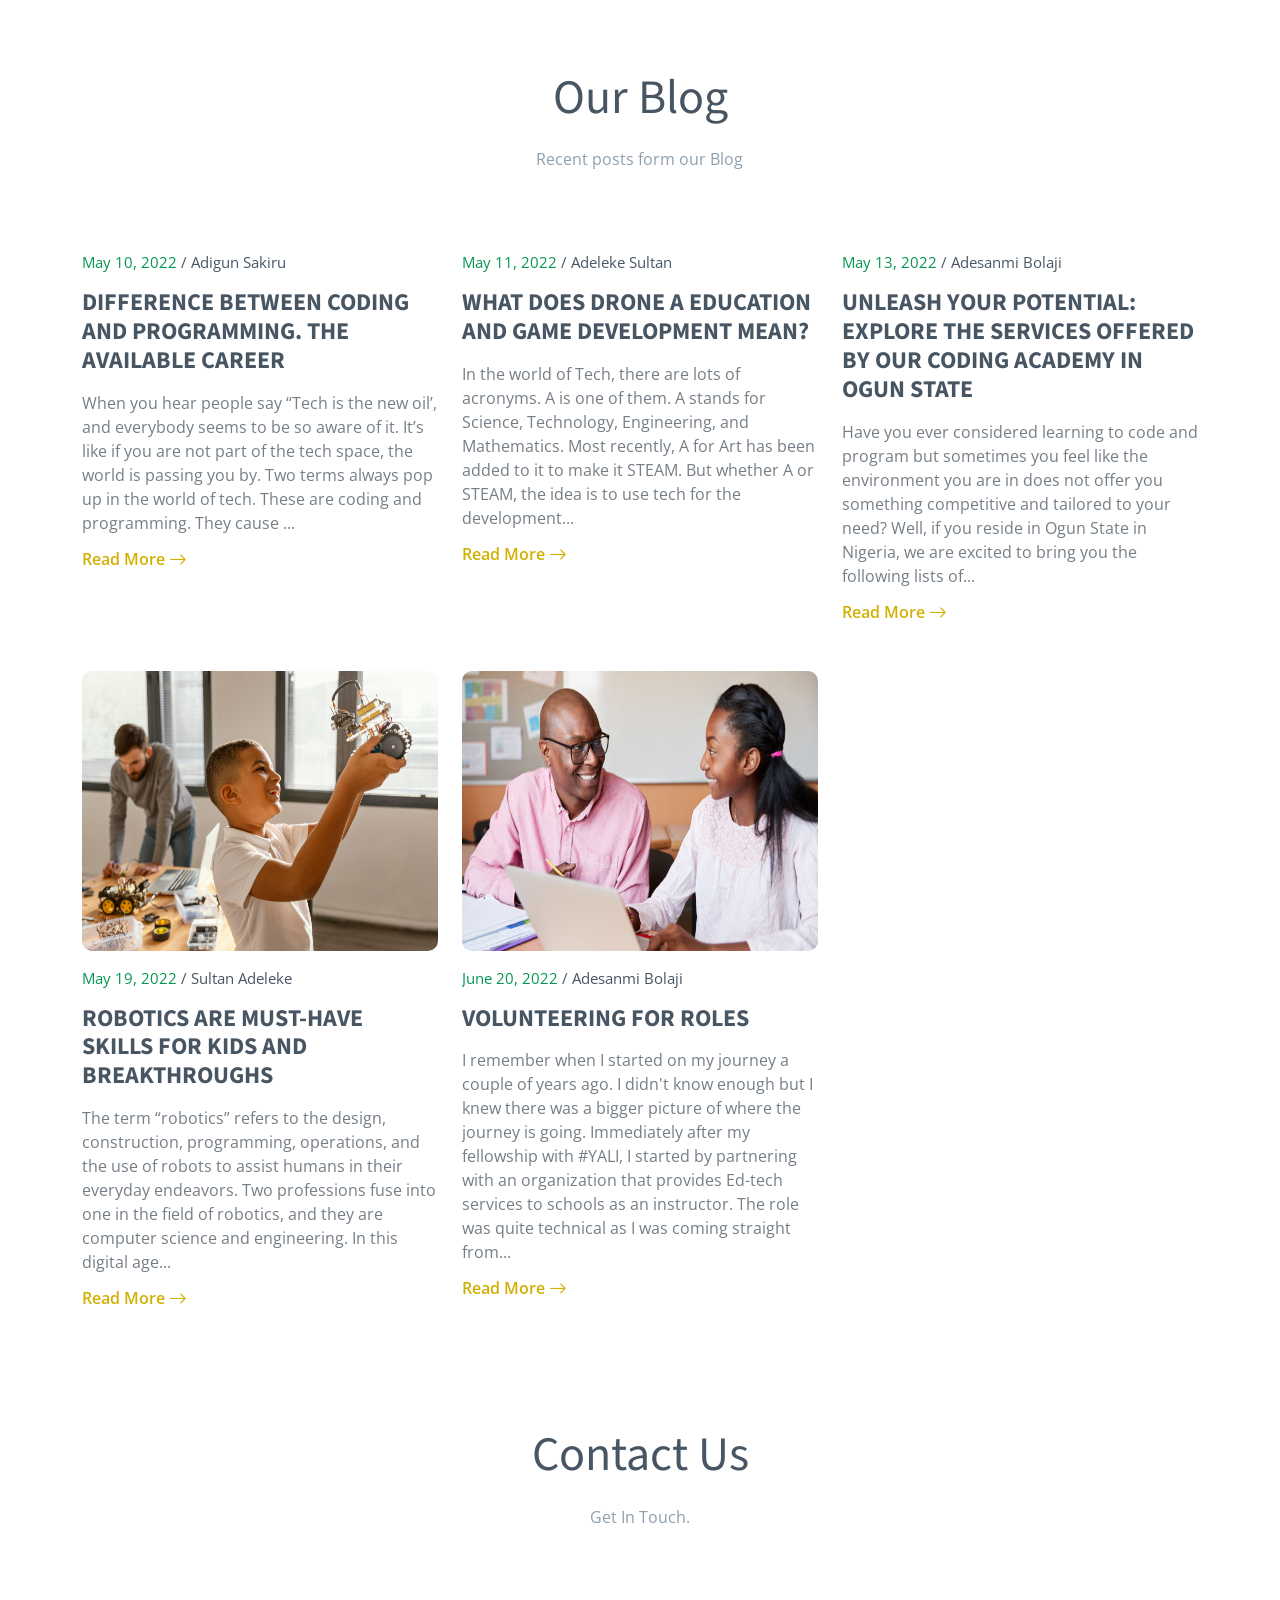
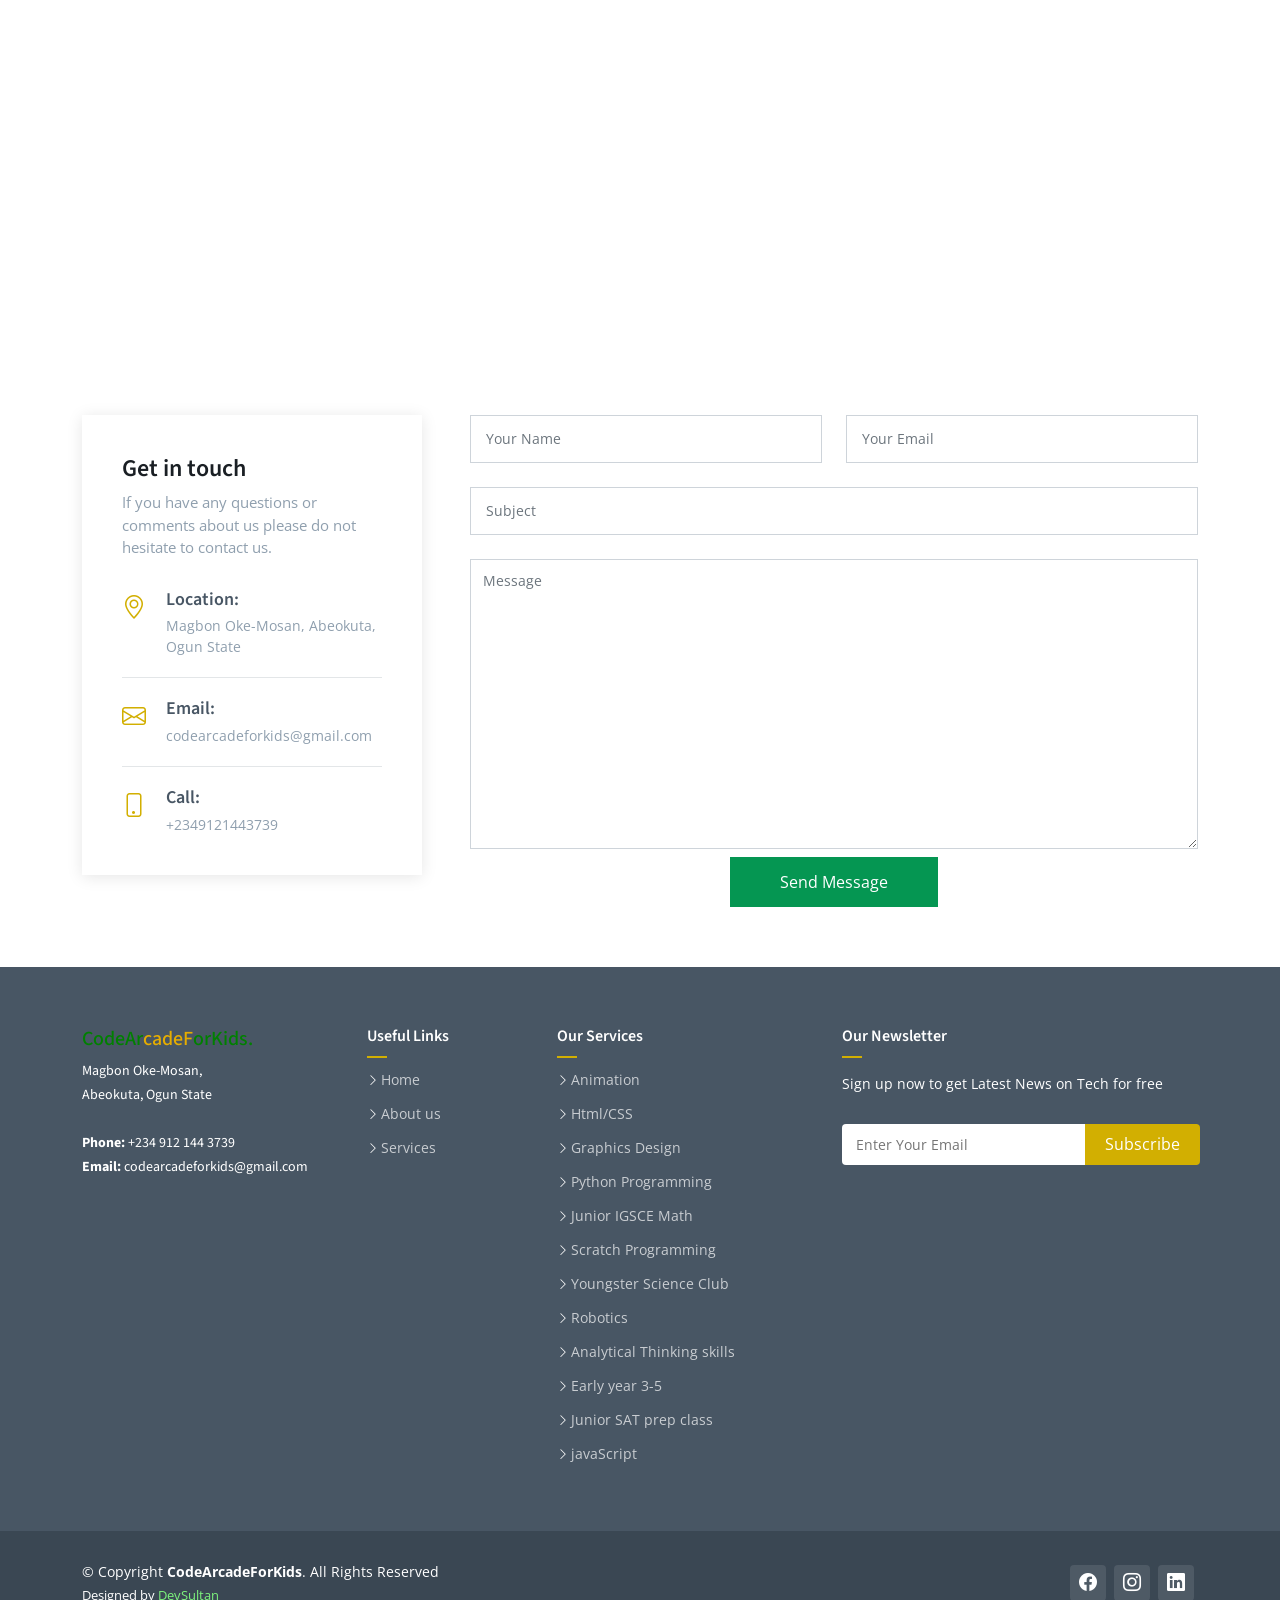
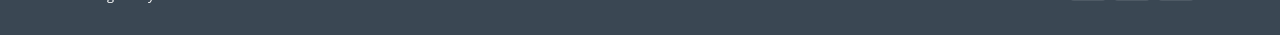
==== commit d447ce63: "Merge branch 'master' of https://github.com/sultyl/CodeArcadeForKids" ====
--- a/index.html
+++ b/index.html
@@ -763,7 +763,7 @@
 
               <div class="pricing-header">
                 <h3>Weekend Coding</h3>
-                <h4><sup>&#8358;</sup>40000<span> / month</span></h4>
+                <h4><sup>&#8358;</sup>0<span> / month</span></h4>
               </div>
 
               <ul>
@@ -784,7 +784,7 @@
 
               <div class="pricing-header">
                 <h3>Private Online</h3>
-                <h4><sup>&#8358;</sup>50000<span> / month</span></h4>
+                <h4><sup>&#8358;</sup>0<span> / month</span></h4>
               </div>
 
               <ul>
@@ -805,7 +805,7 @@
 
               <div class="pricing-header">
                 <h3>Group Online</h3>
-                <h4><sup>&#8358;</sup>30000<span> / month</span></h4>
+                <h4><sup>&#8358;</sup>0<span> / month</span></h4>
               </div>
 
               <ul>
@@ -1179,8 +1179,7 @@
       </div>
 
       <div class="map">
-        <iframe src="https://www.google.com/maps/embed?pb=!1m18!1m12!1m3!1d3327.6990510725213!2d3.357668902933572!3d7.119254220335755!2m3!1f0!2f0!3f0!3m2!1i1024!2i768!4f13.1!3m3!1m2!1s0x103a4b8a9780ab15%3A0xba942de1ec7e84e2!2sObafemi%20Owode%20Local%20Primary%20School!5e0!3m2!1sen!2sng!4v1689438834707!5m2!1sen!2sng" width="600" height="450" style="border:0;" allowfullscreen="" loading="lazy" referrerpolicy="no-referrer-when-downgrade"></iframe>
-      </div>
+<iframe src="https://www.google.com/maps/embed?pb=!1m18!1m12!1m3!1d3327.6990510725213!2d3.357668902933572!3d7.119254220335755!2m3!1f0!2f0!3f0!3m2!1i1024!2i768!4f13.1!3m3!1m2!1s0x103a4b8a9780ab15%3A0xba942de1ec7e84e2!2sObafemi%20Owode%20Local%20Primary%20School!5e0!3m2!1sen!2sng!4v1689438834707!5m2!1sen!2sng" width="600" height="450" style="border:0;" allowfullscreen="" loading="lazy" referrerpolicy="no-referrer-when-downgrade"></iframe>      </div>
       <!-- End Google Maps -->
 
       <div class="container">
@@ -1354,4 +1353,4 @@
 
 </body>
 
-</html>+</html>
